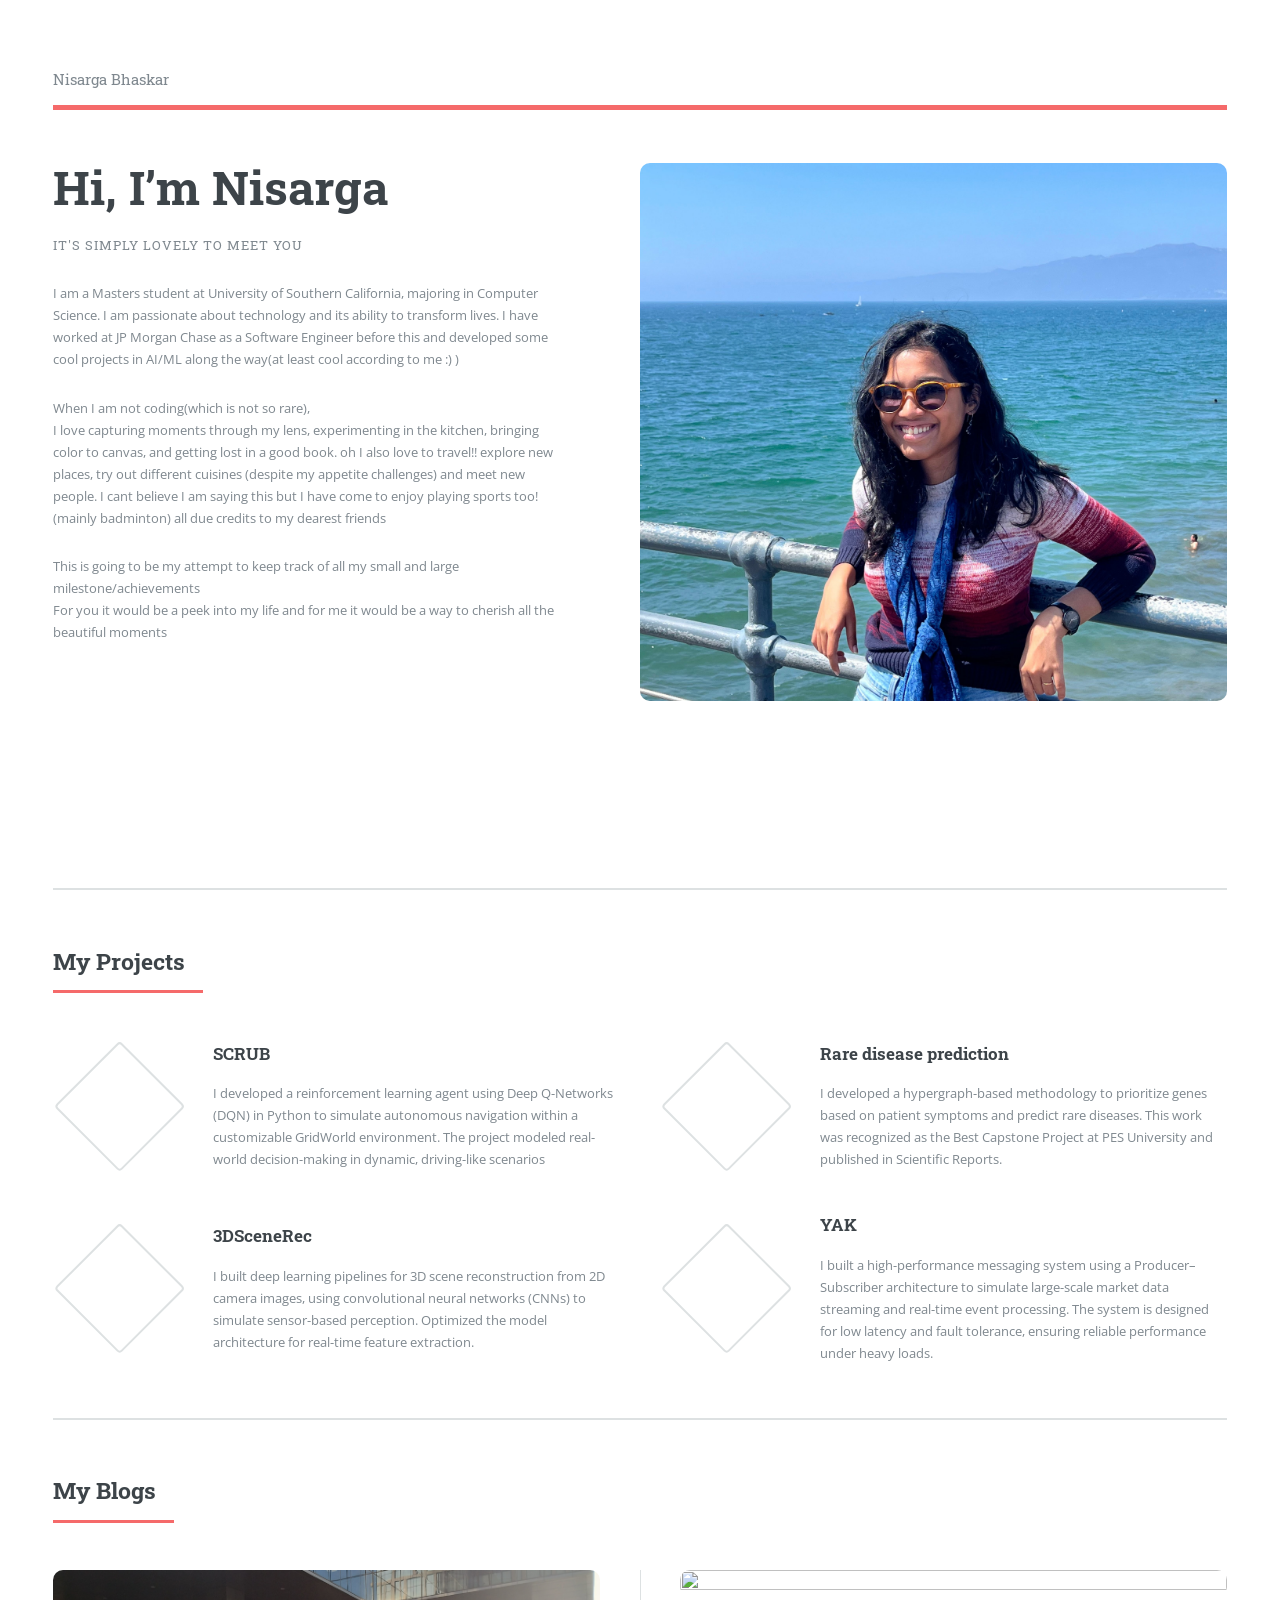
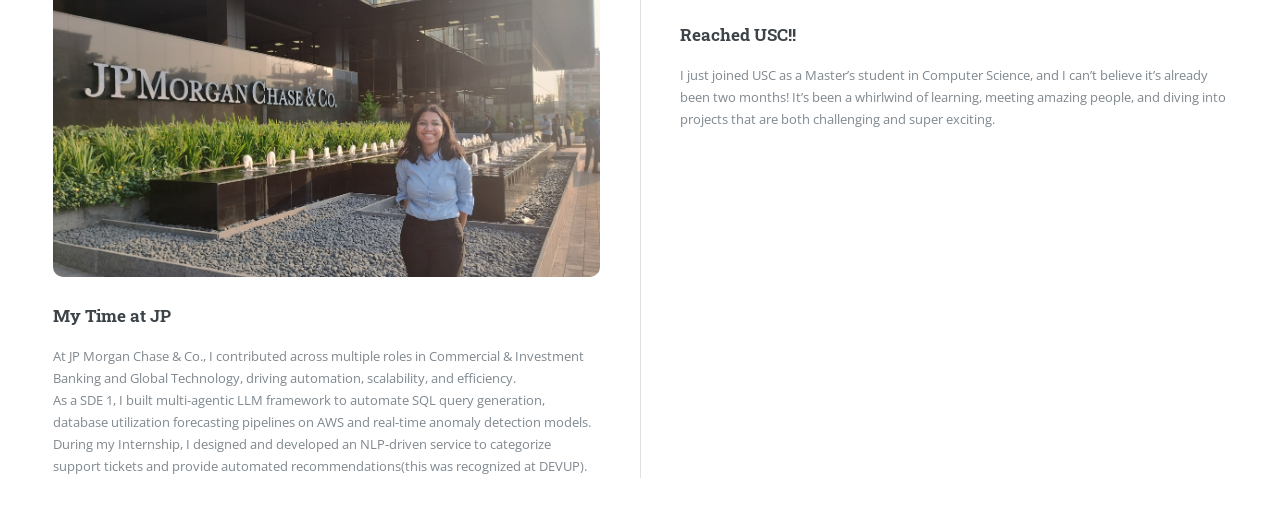
==== index.html @ f9688bbd "adding resume" ====
<!DOCTYPE HTML>

<html>
	<head>
		<title>Nisarga Bhaskar</title>
		<meta charset="utf-8" />
		<meta name="viewport" content="width=device-width, initial-scale=1, user-scalable=no" />
		<link rel="stylesheet" href="assets/css/main.css" />
	</head>
	<body class="is-preload">

		<!-- Wrapper -->
			<div id="wrapper">

				<!-- Main -->
					<div id="main">
						<div class="inner">

							<!-- Header -->
								<header id="header">
									<a href="index.html" class="logo">Nisarga Bhaskar </a>
									<ul class="icons">
										<!-- <li><a href="#" class="icon brands fa-twitter"><span class="label">Twitter</span></a></li> -->
										<li><a href="https://www.linkedin.com/in/nisargabhaskar/" class="icon brands fa-linkedin"><span class="label">Linkedin</span></a></li>
										<!-- <li><a href="#" class="icon brands fa-snapchat-ghost"><span class="label">Snapchat</span></a></li> -->
										<li><a href="https://www.instagram.com/nisarga.bhaskar/" class="icon brands fa-instagram"><span class="label">Instagram</span></a></li>
										<li><a href="https://github.com/nisargabhaskar" class="icon brands fa-github"><span class="label">Github</span></a></li>
									</ul>
								</header>

							<!-- Banner -->
								
								<section id="banner">
									<div class="content">
										<header>
											<h1>Hi, I’m Nisarga</h1>
											<p>It's simply lovely to meet you</p>
										</header>
										<p>
											I am a Masters student at University of Southern California, majoring in Computer Science. I am passionate about technology and its ability to transform lives.
											I have worked at JP Morgan Chase as a Software Engineer before this and developed some cool projects in AI/ML along the way(at least cool according to me :) )
										</p>
										<p>
											When I am not coding(which is not so rare),</br>
											I love capturing moments through my lens, experimenting in the kitchen, bringing color to canvas, and getting lost in a good book.
											oh I also love to travel!! explore new places, try out different cuisines (despite my appetite challenges) and meet new people.
											I cant believe I am saying this but I have come to enjoy playing sports too! (mainly badminton) all due credits to my dearest friends
										</p>
										<p>This is going to be my attempt to keep track of all my small and large milestone/achievements </br>
											For you it would be a peek into my life and for me it would be a way to cherish all the beautiful moments
										</p>
									</div>
									<span class="image object">
										<img src="images/profilepic.jpeg" 
     alt="Profile Picture" 
     style="width: 100%; height: 80%; object-fit: cover; border-radius: 10px;">

									</span>
								</section>

							<!-- Section -->
								<section>
									<header class="major">
										<h2>My Projects</h2>
									</header>
									<div class="features">
										<article>
											<span class="icon solid fa-robot"></span>
											<div class="content">
												<h3>SCRUB</h3>
												<p>I developed a reinforcement learning agent using Deep Q-Networks (DQN) in Python to simulate autonomous navigation within a customizable GridWorld environment. The project modeled real-world decision-making in dynamic, driving-like scenarios</p>
											</div>
										</article>
										<article>
											<span class="icon solid fa-dna"></span>
											<div class="content">
												<h3>Rare disease prediction</h3>
												<p>I developed a hypergraph-based methodology to prioritize genes based on patient symptoms and predict rare diseases. This work was recognized as the Best Capstone Project at PES University and published in Scientific Reports.</p>
											</div>
										</article>
										<article>
											<span class="icon solid fa-video"></span>
											<div class="content">
												<h3>3DSceneRec</h3>
												<p>I built deep learning pipelines for 3D scene reconstruction from 2D camera images, using convolutional neural networks (CNNs) to simulate sensor-based perception.
												Optimized the model architecture for real-time feature extraction.</p>
											</div>
										</article>
										<article>
											<span class="icon solid fa-network-wired"></span>
											<div class="content">
												<h3>YAK</h3>
												<p>I built a high-performance messaging system using a Producer–Subscriber architecture to simulate large-scale market data streaming and real-time event processing. The system is designed for low latency and fault tolerance, ensuring reliable performance under heavy loads.</p>
											</div>
										</article>
									</div>
								</section>

							<!-- Section -->
								<section>
									<header class="major">
										<h2>My Blogs</h2>
									</header>
									<div class="posts">
										<article>
											<a href="#" class="image"><img src="images/MeJPMC.jpeg" alt=""  style="width: 100%; height: 80%; object-fit: cover; border-radius: 10px;"/></a>
											<h3>My Time at JP</h3>
											<p>At JP Morgan Chase & Co., I contributed across multiple roles in Commercial & Investment Banking and Global Technology, driving automation, scalability, and efficiency.
											</br>As a SDE 1, I built  multi-agentic LLM framework to automate SQL query generation, database utilization forecasting pipelines on AWS and real-time anomaly detection models.
											</br>During my Internship, I designed and developed an NLP-driven service to categorize support tickets and provide automated recommendations(this was recognized at DEVUP).</p>
										</article>
										<article>
											<a href="#" class="image"><img src="images/MeUSC.JPG" alt=""  style="width: 100%; height: 2%; object-fit: cover; border-radius: 10px;"/></a>
											<h3>Reached USC!!</h3>
											<p>I just joined USC as a Master’s student in Computer Science, and I can’t believe it’s already been two months! It’s been a whirlwind of learning, meeting amazing people, and diving into projects that are both challenging and super exciting.</p>
										</article>
									</div>
								</section>

						</div>
					</div>

				<!-- Sidebar -->
					<div id="sidebar">
						<div class="inner">

							<!-- Search
								<section id="search" class="alt">
									<form method="post" action="#">
										<input type="text" name="query" id="query" placeholder="Search" />
									</form>
								</section> -->

							<!-- Menu -->
								<nav id="menu">
									<header class="major">
										<h2>Menu</h2>
									</header>
									<ul>
										<li><a href="index.html">Homepage</a></li>
										<!-- <li><a href="generic.html">Generic</a></li>
										<li><a href="elements.html">Elements</a></li> -->
										<li>
											<span class="opener">Projects</span>
											<ul>
												<li><a href="https://github.com/nisargabhaskar/3DSceneRec">3DSceneRec</a></li>
												<li><a href="https://github.com/nisargabhaskar/zollars">Zollars</a></li>
												<li><a href="https://github.com/nisargabhaskar/BlogIT">BlogIT</a></li>
												<li><a href="https://github.com/nisargabhaskar/CleaningRobot">CleaningRobot</a></li>
												<li><a href="https://github.com/nisargabhaskar/YAK">YAK</a></li>
												<li><a href="https://github.com/nisargabhaskar/FoodOPS">FoodOPS</a></li>
											</ul>
										</li>
										<li><a href="https://drive.google.com/file/d/1hkW4hqFOx6Mg4ru2BEOU0lRa-WQ31LNg/view?usp=sharing">Resume</a></li>
									</ul>
								</nav>

							<!-- Section -->
								<section>
									<header class="major">
										<h2>My publications</h2>
									</header>
									<div class="mini-posts">
										<article>
											<a href="https://doi.org/10.1038/s41598-025-04428-z" class="image"><img src="images/hypergraph.png" alt="" /></a>
											<p>A Hypergraph powered approach to Phenotype-driven Gene Prioritization and Rare Disease Prediction</p>
										</article>
										<article>
											<a href="https://doi.org/10.1007/978-981-97-2004-0_10" class="image"><img src="images/bc.png" alt="" /></a>
											<p>Enhancing KYC Verification: A Secure and Efficient Approach Utilizing Blockchain Technology</p>
										</article>
									</div>
									<!-- <ul class="actions">
										<li><a href="#" class="button">More</a></li>
									</ul> -->
								</section>

							<!-- Section -->
								<section>
									<header class="major">
										<h2>Get in touch</h2>
									</header>
									<p>Got a question, an idea, or just want to chat? I’d love to hear from you. Drop me a message, and let’s see what kind of cool things we can cook up together!</p>
									<ul class="contact">
										<li class="icon solid fa-envelope"><a href="mailto:nisarga.bhaskar02@gmail.com">nisarga.bhaskar02@gmail.com</a></li>
										<li class="icon solid fa-phone"><a href="tel:(213) 519-1910">(213) 519-1910</a></li>
										<li class="icon solid fa-home">Los Angeles, California</li>
									</ul>
								</section>

							<!-- Footer -->
								<footer id="footer">
									<p class="copyright">&copy; God knows. All rights reserved ig :)</p>
								</footer>

						</div>
					</div>

			</div>

		<!-- Scripts -->
			<script src="assets/js/jquery.min.js"></script>
			<script src="assets/js/browser.min.js"></script>
			<script src="assets/js/breakpoints.min.js"></script>
			<script src="assets/js/util.js"></script>
			<script src="assets/js/main.js"></script>

	</body>
</html>
---- assets/css/main.css ----
@import url(fontawesome-all.min.css);
@import url("https://fonts.googleapis.com/css?family=Open+Sans:400,600,400italic,600italic|Roboto+Slab:400,700");
/*
	Editorial by HTML5 UP
	html5up.net | @ajlkn
	Free for personal and commercial use under the CCA 3.0 license (html5up.net/license)
*/
html, body, div, span, applet, object,
iframe, h1, h2, h3, h4, h5, h6, p, blockquote,
pre, a, abbr, acronym, address, big, cite,
code, del, dfn, em, img, ins, kbd, q, s, samp,
small, strike, strong, sub, sup, tt, var, b,
u, i, center, dl, dt, dd, ol, ul, li, fieldset,
form, label, legend, table, caption, tbody,
tfoot, thead, tr, th, td, article, aside,
canvas, details, embed, figure, figcaption,
footer, header, hgroup, menu, nav, output, ruby,
section, summary, time, mark, audio, video {
  margin: 0;
  padding: 0;
  border: 0;
  font-size: 100%;
  font: inherit;
  vertical-align: baseline; }

article, aside, details, figcaption, figure,
footer, header, hgroup, menu, nav, section {
  display: block; }

body {
  line-height: 1; }

ol, ul {
  list-style: none; }

blockquote, q {
  quotes: none; }
  blockquote:before, blockquote:after, q:before, q:after {
    content: '';
    content: none; }

table {
  border-collapse: collapse;
  border-spacing: 0; }

body {
  -webkit-text-size-adjust: none; }

mark {
  background-color: transparent;
  color: inherit; }

input::-moz-focus-inner {
  border: 0;
  padding: 0; }

input, select, textarea {
  -moz-appearance: none;
  -webkit-appearance: none;
  -ms-appearance: none;
  appearance: none; }

/* Basic */
@-ms-viewport {
  width: device-width; }

body {
  -ms-overflow-style: scrollbar; }

@media screen and (max-width: 480px) {
  html, body {
    min-width: 320px; } }

html {
  box-sizing: border-box; }

*, *:before, *:after {
  box-sizing: inherit; }

body {
  background: #ffffff; }
  body.is-preload *, body.is-preload *:before, body.is-preload *:after, body.is-resizing *, body.is-resizing *:before, body.is-resizing *:after {
    -moz-animation: none !important;
    -webkit-animation: none !important;
    -ms-animation: none !important;
    animation: none !important;
    -moz-transition: none !important;
    -webkit-transition: none !important;
    -ms-transition: none !important;
    transition: none !important; }

/* Type */
body, input, select, textarea {
  color: #7f888f;
  font-family: "Open Sans", sans-serif;
  font-size: 13pt;
  font-weight: 400;
  line-height: 1.65; }
  @media screen and (max-width: 1680px) {
    body, input, select, textarea {
      font-size: 11pt; } }
  @media screen and (max-width: 1280px) {
    body, input, select, textarea {
      font-size: 10pt; } }
  @media screen and (max-width: 360px) {
    body, input, select, textarea {
      font-size: 9pt; } }

a {
  -moz-transition: color 0.2s ease-in-out, border-bottom-color 0.2s ease-in-out;
  -webkit-transition: color 0.2s ease-in-out, border-bottom-color 0.2s ease-in-out;
  -ms-transition: color 0.2s ease-in-out, border-bottom-color 0.2s ease-in-out;
  transition: color 0.2s ease-in-out, border-bottom-color 0.2s ease-in-out;
  border-bottom: dotted 1px;
  color: #f56a6a;
  text-decoration: none; }
  a:hover {
    border-bottom-color: #f56a6a;
    color: #f56a6a !important; }
    a:hover strong {
      color: inherit; }

strong, b {
  color: #3d4449;
  font-weight: 600; }

em, i {
  font-style: italic; }

p {
  margin: 0 0 2em 0; }

h1, h2, h3, h4, h5, h6 {
  color: #3d4449;
  font-family: "Roboto Slab", serif;
  font-weight: 700;
  line-height: 1.5;
  margin: 0 0 1em 0; }
  h1 a, h2 a, h3 a, h4 a, h5 a, h6 a {
    color: inherit;
    text-decoration: none;
    border-bottom: 0; }

h1 {
  font-size: 4em;
  margin: 0 0 0.5em 0;
  line-height: 1.3; }

h2 {
  font-size: 1.75em; }

h3 {
  font-size: 1.25em; }

h4 {
  font-size: 1.1em; }

h5 {
  font-size: 0.9em; }

h6 {
  font-size: 0.7em; }

@media screen and (max-width: 1680px) {
  h1 {
    font-size: 3.5em; } }

@media screen and (max-width: 980px) {
  h1 {
    font-size: 3.25em; } }

@media screen and (max-width: 736px) {
  h1 {
    font-size: 2em;
    line-height: 1.4; }
  h2 {
    font-size: 1.5em; } }

sub {
  font-size: 0.8em;
  position: relative;
  top: 0.5em; }

sup {
  font-size: 0.8em;
  position: relative;
  top: -0.5em; }

blockquote {
  border-left: solid 3px rgba(210, 215, 217, 0.75);
  font-style: italic;
  margin: 0 0 2em 0;
  padding: 0.5em 0 0.5em 2em; }

code {
  background: rgba(230, 235, 237, 0.25);
  border-radius: 0.375em;
  border: solid 1px rgba(210, 215, 217, 0.75);
  font-family: "Courier New", monospace;
  font-size: 0.9em;
  margin: 0 0.25em;
  padding: 0.25em 0.65em; }

pre {
  -webkit-overflow-scrolling: touch;
  font-family: "Courier New", monospace;
  font-size: 0.9em;
  margin: 0 0 2em 0; }
  pre code {
    display: block;
    line-height: 1.75;
    padding: 1em 1.5em;
    overflow-x: auto; }

hr {
  border: 0;
  border-bottom: solid 1px rgba(210, 215, 217, 0.75);
  margin: 2em 0; }
  hr.major {
    margin: 3em 0; }

.align-left {
  text-align: left; }

.align-center {
  text-align: center; }

.align-right {
  text-align: right; }

/* Row */
.row {
  display: flex;
  flex-wrap: wrap;
  box-sizing: border-box;
  align-items: stretch; }
  .row > * {
    box-sizing: border-box; }
  .row.gtr-uniform > * > :last-child {
    margin-bottom: 0; }
  .row.aln-left {
    justify-content: flex-start; }
  .row.aln-center {
    justify-content: center; }
  .row.aln-right {
    justify-content: flex-end; }
  .row.aln-top {
    align-items: flex-start; }
  .row.aln-middle {
    align-items: center; }
  .row.aln-bottom {
    align-items: flex-end; }
  .row > .imp {
    order: -1; }
  .row > .col-1 {
    width: 8.33333%; }
  .row > .off-1 {
    margin-left: 8.33333%; }
  .row > .col-2 {
    width: 16.66667%; }
  .row > .off-2 {
    margin-left: 16.66667%; }
  .row > .col-3 {
    width: 25%; }
  .row > .off-3 {
    margin-left: 25%; }
  .row > .col-4 {
    width: 33.33333%; }
  .row > .off-4 {
    margin-left: 33.33333%; }
  .row > .col-5 {
    width: 41.66667%; }
  .row > .off-5 {
    margin-left: 41.66667%; }
  .row > .col-6 {
    width: 50%; }
  .row > .off-6 {
    margin-left: 50%; }
  .row > .col-7 {
    width: 58.33333%; }
  .row > .off-7 {
    margin-left: 58.33333%; }
  .row > .col-8 {
    width: 66.66667%; }
  .row > .off-8 {
    margin-left: 66.66667%; }
  .row > .col-9 {
    width: 75%; }
  .row > .off-9 {
    margin-left: 75%; }
  .row > .col-10 {
    width: 83.33333%; }
  .row > .off-10 {
    margin-left: 83.33333%; }
  .row > .col-11 {
    width: 91.66667%; }
  .row > .off-11 {
    margin-left: 91.66667%; }
  .row > .col-12 {
    width: 100%; }
  .row > .off-12 {
    margin-left: 100%; }
  .row.gtr-0 {
    margin-top: 0;
    margin-left: 0em; }
    .row.gtr-0 > * {
      padding: 0 0 0 0em; }
    .row.gtr-0.gtr-uniform {
      margin-top: 0em; }
      .row.gtr-0.gtr-uniform > * {
        padding-top: 0em; }
  .row.gtr-25 {
    margin-top: 0;
    margin-left: -0.375em; }
    .row.gtr-25 > * {
      padding: 0 0 0 0.375em; }
    .row.gtr-25.gtr-uniform {
      margin-top: -0.375em; }
      .row.gtr-25.gtr-uniform > * {
        padding-top: 0.375em; }
  .row.gtr-50 {
    margin-top: 0;
    margin-left: -0.75em; }
    .row.gtr-50 > * {
      padding: 0 0 0 0.75em; }
    .row.gtr-50.gtr-uniform {
      margin-top: -0.75em; }
      .row.gtr-50.gtr-uniform > * {
        padding-top: 0.75em; }
  .row {
    margin-top: 0;
    margin-left: -1.5em; }
    .row > * {
      padding: 0 0 0 1.5em; }
    .row.gtr-uniform {
      margin-top: -1.5em; }
      .row.gtr-uniform > * {
        padding-top: 1.5em; }
  .row.gtr-150 {
    margin-top: 0;
    margin-left: -2.25em; }
    .row.gtr-150 > * {
      padding: 0 0 0 2.25em; }
    .row.gtr-150.gtr-uniform {
      margin-top: -2.25em; }
      .row.gtr-150.gtr-uniform > * {
        padding-top: 2.25em; }
  .row.gtr-200 {
    margin-top: 0;
    margin-left: -3em; }
    .row.gtr-200 > * {
      padding: 0 0 0 3em; }
    .row.gtr-200.gtr-uniform {
      margin-top: -3em; }
      .row.gtr-200.gtr-uniform > * {
        padding-top: 3em; }
  @media screen and (max-width: 1680px) {
    .row {
      display: flex;
      flex-wrap: wrap;
      box-sizing: border-box;
      align-items: stretch; }
      .row > * {
        box-sizing: border-box; }
      .row.gtr-uniform > * > :last-child {
        margin-bottom: 0; }
      .row.aln-left {
        justify-content: flex-start; }
      .row.aln-center {
        justify-content: center; }
      .row.aln-right {
        justify-content: flex-end; }
      .row.aln-top {
        align-items: flex-start; }
      .row.aln-middle {
        align-items: center; }
      .row.aln-bottom {
        align-items: flex-end; }
      .row > .imp-xlarge {
        order: -1; }
      .row > .col-1-xlarge {
        width: 8.33333%; }
      .row > .off-1-xlarge {
        margin-left: 8.33333%; }
      .row > .col-2-xlarge {
        width: 16.66667%; }
      .row > .off-2-xlarge {
        margin-left: 16.66667%; }
      .row > .col-3-xlarge {
        width: 25%; }
      .row > .off-3-xlarge {
        margin-left: 25%; }
      .row > .col-4-xlarge {
        width: 33.33333%; }
      .row > .off-4-xlarge {
        margin-left: 33.33333%; }
      .row > .col-5-xlarge {
        width: 41.66667%; }
      .row > .off-5-xlarge {
        margin-left: 41.66667%; }
      .row > .col-6-xlarge {
        width: 50%; }
      .row > .off-6-xlarge {
        margin-left: 50%; }
      .row > .col-7-xlarge {
        width: 58.33333%; }
      .row > .off-7-xlarge {
        margin-left: 58.33333%; }
      .row > .col-8-xlarge {
        width: 66.66667%; }
      .row > .off-8-xlarge {
        margin-left: 66.66667%; }
      .row > .col-9-xlarge {
        width: 75%; }
      .row > .off-9-xlarge {
        margin-left: 75%; }
      .row > .col-10-xlarge {
        width: 83.33333%; }
      .row > .off-10-xlarge {
        margin-left: 83.33333%; }
      .row > .col-11-xlarge {
        width: 91.66667%; }
      .row > .off-11-xlarge {
        margin-left: 91.66667%; }
      .row > .col-12-xlarge {
        width: 100%; }
      .row > .off-12-xlarge {
        margin-left: 100%; }
      .row.gtr-0 {
        margin-top: 0;
        margin-left: 0em; }
        .row.gtr-0 > * {
          padding: 0 0 0 0em; }
        .row.gtr-0.gtr-uniform {
          margin-top: 0em; }
          .row.gtr-0.gtr-uniform > * {
            padding-top: 0em; }
      .row.gtr-25 {
        margin-top: 0;
        margin-left: -0.375em; }
        .row.gtr-25 > * {
          padding: 0 0 0 0.375em; }
        .row.gtr-25.gtr-uniform {
          margin-top: -0.375em; }
          .row.gtr-25.gtr-uniform > * {
            padding-top: 0.375em; }
      .row.gtr-50 {
        margin-top: 0;
        margin-left: -0.75em; }
        .row.gtr-50 > * {
          padding: 0 0 0 0.75em; }
        .row.gtr-50.gtr-uniform {
          margin-top: -0.75em; }
          .row.gtr-50.gtr-uniform > * {
            padding-top: 0.75em; }
      .row {
        margin-top: 0;
        margin-left: -1.5em; }
        .row > * {
          padding: 0 0 0 1.5em; }
        .row.gtr-uniform {
          margin-top: -1.5em; }
          .row.gtr-uniform > * {
            padding-top: 1.5em; }
      .row.gtr-150 {
        margin-top: 0;
        margin-left: -2.25em; }
        .row.gtr-150 > * {
          padding: 0 0 0 2.25em; }
        .row.gtr-150.gtr-uniform {
          margin-top: -2.25em; }
          .row.gtr-150.gtr-uniform > * {
            padding-top: 2.25em; }
      .row.gtr-200 {
        margin-top: 0;
        margin-left: -3em; }
        .row.gtr-200 > * {
          padding: 0 0 0 3em; }
        .row.gtr-200.gtr-uniform {
          margin-top: -3em; }
          .row.gtr-200.gtr-uniform > * {
            padding-top: 3em; } }
  @media screen and (max-width: 1280px) {
    .row {
      display: flex;
      flex-wrap: wrap;
      box-sizing: border-box;
      align-items: stretch; }
      .row > * {
        box-sizing: border-box; }
      .row.gtr-uniform > * > :last-child {
        margin-bottom: 0; }
      .row.aln-left {
        justify-content: flex-start; }
      .row.aln-center {
        justify-content: center; }
      .row.aln-right {
        justify-content: flex-end; }
      .row.aln-top {
        align-items: flex-start; }
      .row.aln-middle {
        align-items: center; }
      .row.aln-bottom {
        align-items: flex-end; }
      .row > .imp-large {
        order: -1; }
      .row > .col-1-large {
        width: 8.33333%; }
      .row > .off-1-large {
        margin-left: 8.33333%; }
      .row > .col-2-large {
        width: 16.66667%; }
      .row > .off-2-large {
        margin-left: 16.66667%; }
      .row > .col-3-large {
        width: 25%; }
      .row > .off-3-large {
        margin-left: 25%; }
      .row > .col-4-large {
        width: 33.33333%; }
      .row > .off-4-large {
        margin-left: 33.33333%; }
      .row > .col-5-large {
        width: 41.66667%; }
      .row > .off-5-large {
        margin-left: 41.66667%; }
      .row > .col-6-large {
        width: 50%; }
      .row > .off-6-large {
        margin-left: 50%; }
      .row > .col-7-large {
        width: 58.33333%; }
      .row > .off-7-large {
        margin-left: 58.33333%; }
      .row > .col-8-large {
        width: 66.66667%; }
      .row > .off-8-large {
        margin-left: 66.66667%; }
      .row > .col-9-large {
        width: 75%; }
      .row > .off-9-large {
        margin-left: 75%; }
      .row > .col-10-large {
        width: 83.33333%; }
      .row > .off-10-large {
        margin-left: 83.33333%; }
      .row > .col-11-large {
        width: 91.66667%; }
      .row > .off-11-large {
        margin-left: 91.66667%; }
      .row > .col-12-large {
        width: 100%; }
      .row > .off-12-large {
        margin-left: 100%; }
      .row.gtr-0 {
        margin-top: 0;
        margin-left: 0em; }
        .row.gtr-0 > * {
          padding: 0 0 0 0em; }
        .row.gtr-0.gtr-uniform {
          margin-top: 0em; }
          .row.gtr-0.gtr-uniform > * {
            padding-top: 0em; }
      .row.gtr-25 {
        margin-top: 0;
        margin-left: -0.375em; }
        .row.gtr-25 > * {
          padding: 0 0 0 0.375em; }
        .row.gtr-25.gtr-uniform {
          margin-top: -0.375em; }
          .row.gtr-25.gtr-uniform > * {
            padding-top: 0.375em; }
      .row.gtr-50 {
        margin-top: 0;
        margin-left: -0.75em; }
        .row.gtr-50 > * {
          padding: 0 0 0 0.75em; }
        .row.gtr-50.gtr-uniform {
          margin-top: -0.75em; }
          .row.gtr-50.gtr-uniform > * {
            padding-top: 0.75em; }
      .row {
        margin-top: 0;
        margin-left: -1.5em; }
        .row > * {
          padding: 0 0 0 1.5em; }
        .row.gtr-uniform {
          margin-top: -1.5em; }
          .row.gtr-uniform > * {
            padding-top: 1.5em; }
      .row.gtr-150 {
        margin-top: 0;
        margin-left: -2.25em; }
        .row.gtr-150 > * {
          padding: 0 0 0 2.25em; }
        .row.gtr-150.gtr-uniform {
          margin-top: -2.25em; }
          .row.gtr-150.gtr-uniform > * {
            padding-top: 2.25em; }
      .row.gtr-200 {
        margin-top: 0;
        margin-left: -3em; }
        .row.gtr-200 > * {
          padding: 0 0 0 3em; }
        .row.gtr-200.gtr-uniform {
          margin-top: -3em; }
          .row.gtr-200.gtr-uniform > * {
            padding-top: 3em; } }
  @media screen and (max-width: 980px) {
    .row {
      display: flex;
      flex-wrap: wrap;
      box-sizing: border-box;
      align-items: stretch; }
      .row > * {
        box-sizing: border-box; }
      .row.gtr-uniform > * > :last-child {
        margin-bottom: 0; }
      .row.aln-left {
        justify-content: flex-start; }
      .row.aln-center {
        justify-content: center; }
      .row.aln-right {
        justify-content: flex-end; }
      .row.aln-top {
        align-items: flex-start; }
      .row.aln-middle {
        align-items: center; }
      .row.aln-bottom {
        align-items: flex-end; }
      .row > .imp-medium {
        order: -1; }
      .row > .col-1-medium {
        width: 8.33333%; }
      .row > .off-1-medium {
        margin-left: 8.33333%; }
      .row > .col-2-medium {
        width: 16.66667%; }
      .row > .off-2-medium {
        margin-left: 16.66667%; }
      .row > .col-3-medium {
        width: 25%; }
      .row > .off-3-medium {
        margin-left: 25%; }
      .row > .col-4-medium {
        width: 33.33333%; }
      .row > .off-4-medium {
        margin-left: 33.33333%; }
      .row > .col-5-medium {
        width: 41.66667%; }
      .row > .off-5-medium {
        margin-left: 41.66667%; }
      .row > .col-6-medium {
        width: 50%; }
      .row > .off-6-medium {
        margin-left: 50%; }
      .row > .col-7-medium {
        width: 58.33333%; }
      .row > .off-7-medium {
        margin-left: 58.33333%; }
      .row > .col-8-medium {
        width: 66.66667%; }
      .row > .off-8-medium {
        margin-left: 66.66667%; }
      .row > .col-9-medium {
        width: 75%; }
      .row > .off-9-medium {
        margin-left: 75%; }
      .row > .col-10-medium {
        width: 83.33333%; }
      .row > .off-10-medium {
        margin-left: 83.33333%; }
      .row > .col-11-medium {
        width: 91.66667%; }
      .row > .off-11-medium {
        margin-left: 91.66667%; }
      .row > .col-12-medium {
        width: 100%; }
      .row > .off-12-medium {
        margin-left: 100%; }
      .row.gtr-0 {
        margin-top: 0;
        margin-left: 0em; }
        .row.gtr-0 > * {
          padding: 0 0 0 0em; }
        .row.gtr-0.gtr-uniform {
          margin-top: 0em; }
          .row.gtr-0.gtr-uniform > * {
            padding-top: 0em; }
      .row.gtr-25 {
        margin-top: 0;
        margin-left: -0.375em; }
        .row.gtr-25 > * {
          padding: 0 0 0 0.375em; }
        .row.gtr-25.gtr-uniform {
          margin-top: -0.375em; }
          .row.gtr-25.gtr-uniform > * {
            padding-top: 0.375em; }
      .row.gtr-50 {
        margin-top: 0;
        margin-left: -0.75em; }
        .row.gtr-50 > * {
          padding: 0 0 0 0.75em; }
        .row.gtr-50.gtr-uniform {
          margin-top: -0.75em; }
          .row.gtr-50.gtr-uniform > * {
            padding-top: 0.75em; }
      .row {
        margin-top: 0;
        margin-left: -1.5em; }
        .row > * {
          padding: 0 0 0 1.5em; }
        .row.gtr-uniform {
          margin-top: -1.5em; }
          .row.gtr-uniform > * {
            padding-top: 1.5em; }
      .row.gtr-150 {
        margin-top: 0;
        margin-left: -2.25em; }
        .row.gtr-150 > * {
          padding: 0 0 0 2.25em; }
        .row.gtr-150.gtr-uniform {
          margin-top: -2.25em; }
          .row.gtr-150.gtr-uniform > * {
            padding-top: 2.25em; }
      .row.gtr-200 {
        margin-top: 0;
        margin-left: -3em; }
        .row.gtr-200 > * {
          padding: 0 0 0 3em; }
        .row.gtr-200.gtr-uniform {
          margin-top: -3em; }
          .row.gtr-200.gtr-uniform > * {
            padding-top: 3em; } }
  @media screen and (max-width: 736px) {
    .row {
      display: flex;
      flex-wrap: wrap;
      box-sizing: border-box;
      align-items: stretch; }
      .row > * {
        box-sizing: border-box; }
      .row.gtr-uniform > * > :last-child {
        margin-bottom: 0; }
      .row.aln-left {
        justify-content: flex-start; }
      .row.aln-center {
        justify-content: center; }
      .row.aln-right {
        justify-content: flex-end; }
      .row.aln-top {
        align-items: flex-start; }
      .row.aln-middle {
        align-items: center; }
      .row.aln-bottom {
        align-items: flex-end; }
      .row > .imp-small {
        order: -1; }
      .row > .col-1-small {
        width: 8.33333%; }
      .row > .off-1-small {
        margin-left: 8.33333%; }
      .row > .col-2-small {
        width: 16.66667%; }
      .row > .off-2-small {
        margin-left: 16.66667%; }
      .row > .col-3-small {
        width: 25%; }
      .row > .off-3-small {
        margin-left: 25%; }
      .row > .col-4-small {
        width: 33.33333%; }
      .row > .off-4-small {
        margin-left: 33.33333%; }
      .row > .col-5-small {
        width: 41.66667%; }
      .row > .off-5-small {
        margin-left: 41.66667%; }
      .row > .col-6-small {
        width: 50%; }
      .row > .off-6-small {
        margin-left: 50%; }
      .row > .col-7-small {
        width: 58.33333%; }
      .row > .off-7-small {
        margin-left: 58.33333%; }
      .row > .col-8-small {
        width: 66.66667%; }
      .row > .off-8-small {
        margin-left: 66.66667%; }
      .row > .col-9-small {
        width: 75%; }
      .row > .off-9-small {
        margin-left: 75%; }
      .row > .col-10-small {
        width: 83.33333%; }
      .row > .off-10-small {
        margin-left: 83.33333%; }
      .row > .col-11-small {
        width: 91.66667%; }
      .row > .off-11-small {
        margin-left: 91.66667%; }
      .row > .col-12-small {
        width: 100%; }
      .row > .off-12-small {
        margin-left: 100%; }
      .row.gtr-0 {
        margin-top: 0;
        margin-left: 0em; }
        .row.gtr-0 > * {
          padding: 0 0 0 0em; }
        .row.gtr-0.gtr-uniform {
          margin-top: 0em; }
          .row.gtr-0.gtr-uniform > * {
            padding-top: 0em; }
      .row.gtr-25 {
        margin-top: 0;
        margin-left: -0.375em; }
        .row.gtr-25 > * {
          padding: 0 0 0 0.375em; }
        .row.gtr-25.gtr-uniform {
          margin-top: -0.375em; }
          .row.gtr-25.gtr-uniform > * {
            padding-top: 0.375em; }
      .row.gtr-50 {
        margin-top: 0;
        margin-left: -0.75em; }
        .row.gtr-50 > * {
          padding: 0 0 0 0.75em; }
        .row.gtr-50.gtr-uniform {
          margin-top: -0.75em; }
          .row.gtr-50.gtr-uniform > * {
            padding-top: 0.75em; }
      .row {
        margin-top: 0;
        margin-left: -1.5em; }
        .row > * {
          padding: 0 0 0 1.5em; }
        .row.gtr-uniform {
          margin-top: -1.5em; }
          .row.gtr-uniform > * {
            padding-top: 1.5em; }
      .row.gtr-150 {
        margin-top: 0;
        margin-left: -2.25em; }
        .row.gtr-150 > * {
          padding: 0 0 0 2.25em; }
        .row.gtr-150.gtr-uniform {
          margin-top: -2.25em; }
          .row.gtr-150.gtr-uniform > * {
            padding-top: 2.25em; }
      .row.gtr-200 {
        margin-top: 0;
        margin-left: -3em; }
        .row.gtr-200 > * {
          padding: 0 0 0 3em; }
        .row.gtr-200.gtr-uniform {
          margin-top: -3em; }
          .row.gtr-200.gtr-uniform > * {
            padding-top: 3em; } }
  @media screen and (max-width: 480px) {
    .row {
      display: flex;
      flex-wrap: wrap;
      box-sizing: border-box;
      align-items: stretch; }
      .row > * {
        box-sizing: border-box; }
      .row.gtr-uniform > * > :last-child {
        margin-bottom: 0; }
      .row.aln-left {
        justify-content: flex-start; }
      .row.aln-center {
        justify-content: center; }
      .row.aln-right {
        justify-content: flex-end; }
      .row.aln-top {
        align-items: flex-start; }
      .row.aln-middle {
        align-items: center; }
      .row.aln-bottom {
        align-items: flex-end; }
      .row > .imp-xsmall {
        order: -1; }
      .row > .col-1-xsmall {
        width: 8.33333%; }
      .row > .off-1-xsmall {
        margin-left: 8.33333%; }
      .row > .col-2-xsmall {
        width: 16.66667%; }
      .row > .off-2-xsmall {
        margin-left: 16.66667%; }
      .row > .col-3-xsmall {
        width: 25%; }
      .row > .off-3-xsmall {
        margin-left: 25%; }
      .row > .col-4-xsmall {
        width: 33.33333%; }
      .row > .off-4-xsmall {
        margin-left: 33.33333%; }
      .row > .col-5-xsmall {
        width: 41.66667%; }
      .row > .off-5-xsmall {
        margin-left: 41.66667%; }
      .row > .col-6-xsmall {
        width: 50%; }
      .row > .off-6-xsmall {
        margin-left: 50%; }
      .row > .col-7-xsmall {
        width: 58.33333%; }
      .row > .off-7-xsmall {
        margin-left: 58.33333%; }
      .row > .col-8-xsmall {
        width: 66.66667%; }
      .row > .off-8-xsmall {
        margin-left: 66.66667%; }
      .row > .col-9-xsmall {
        width: 75%; }
      .row > .off-9-xsmall {
        margin-left: 75%; }
      .row > .col-10-xsmall {
        width: 83.33333%; }
      .row > .off-10-xsmall {
        margin-left: 83.33333%; }
      .row > .col-11-xsmall {
        width: 91.66667%; }
      .row > .off-11-xsmall {
        margin-left: 91.66667%; }
      .row > .col-12-xsmall {
        width: 100%; }
      .row > .off-12-xsmall {
        margin-left: 100%; }
      .row.gtr-0 {
        margin-top: 0;
        margin-left: 0em; }
        .row.gtr-0 > * {
          padding: 0 0 0 0em; }
        .row.gtr-0.gtr-uniform {
          margin-top: 0em; }
          .row.gtr-0.gtr-uniform > * {
            padding-top: 0em; }
      .row.gtr-25 {
        margin-top: 0;
        margin-left: -0.375em; }
        .row.gtr-25 > * {
          padding: 0 0 0 0.375em; }
        .row.gtr-25.gtr-uniform {
          margin-top: -0.375em; }
          .row.gtr-25.gtr-uniform > * {
            padding-top: 0.375em; }
      .row.gtr-50 {
        margin-top: 0;
        margin-left: -0.75em; }
        .row.gtr-50 > * {
          padding: 0 0 0 0.75em; }
        .row.gtr-50.gtr-uniform {
          margin-top: -0.75em; }
          .row.gtr-50.gtr-uniform > * {
            padding-top: 0.75em; }
      .row {
        margin-top: 0;
        margin-left: -1.5em; }
        .row > * {
          padding: 0 0 0 1.5em; }
        .row.gtr-uniform {
          margin-top: -1.5em; }
          .row.gtr-uniform > * {
            padding-top: 1.5em; }
      .row.gtr-150 {
        margin-top: 0;
        margin-left: -2.25em; }
        .row.gtr-150 > * {
          padding: 0 0 0 2.25em; }
        .row.gtr-150.gtr-uniform {
          margin-top: -2.25em; }
          .row.gtr-150.gtr-uniform > * {
            padding-top: 2.25em; }
      .row.gtr-200 {
        margin-top: 0;
        margin-left: -3em; }
        .row.gtr-200 > * {
          padding: 0 0 0 3em; }
        .row.gtr-200.gtr-uniform {
          margin-top: -3em; }
          .row.gtr-200.gtr-uniform > * {
            padding-top: 3em; } }

/* Section/Article */
section.special, article.special {
  text-align: center; }

header p {
  font-family: "Roboto Slab", serif;
  font-size: 1em;
  font-weight: 400;
  letter-spacing: 0.075em;
  margin-top: -0.5em;
  text-transform: uppercase; }

header.major > :last-child {
  border-bottom: solid 3px #f56a6a;
  display: inline-block;
  margin: 0 0 2em 0;
  padding: 0 0.75em 0.5em 0; }

header.main > :last-child {
  margin: 0 0 1em 0; }

/* Form */
form {
  margin: 0 0 2em 0; }

label {
  color: #3d4449;
  display: block;
  font-size: 0.9em;
  font-weight: 600;
  margin: 0 0 1em 0; }

input[type="text"],
input[type="password"],
input[type="email"],
input[type="tel"],
input[type="search"],
input[type="url"],
select,
textarea {
  -moz-appearance: none;
  -webkit-appearance: none;
  -ms-appearance: none;
  appearance: none;
  background: #ffffff;
  border-radius: 0.375em;
  border: none;
  border: solid 1px rgba(210, 215, 217, 0.75);
  color: inherit;
  display: block;
  outline: 0;
  padding: 0 1em;
  text-decoration: none;
  width: 100%; }
  input[type="text"]:invalid,
  input[type="password"]:invalid,
  input[type="email"]:invalid,
  input[type="tel"]:invalid,
  input[type="search"]:invalid,
  input[type="url"]:invalid,
  select:invalid,
  textarea:invalid {
    box-shadow: none; }
  input[type="text"]:focus,
  input[type="password"]:focus,
  input[type="email"]:focus,
  input[type="tel"]:focus,
  input[type="search"]:focus,
  input[type="url"]:focus,
  select:focus,
  textarea:focus {
    border-color: #f56a6a;
    box-shadow: 0 0 0 1px #f56a6a; }

select {
  background-image: url("data:image/svg+xml;charset=utf8,%3Csvg xmlns='http://www.w3.org/2000/svg' width='40' height='40' preserveAspectRatio='none' viewBox='0 0 40 40'%3E%3Cpath d='M9.4,12.3l10.4,10.4l10.4-10.4c0.2-0.2,0.5-0.4,0.9-0.4c0.3,0,0.6,0.1,0.9,0.4l3.3,3.3c0.2,0.2,0.4,0.5,0.4,0.9 c0,0.4-0.1,0.6-0.4,0.9L20.7,31.9c-0.2,0.2-0.5,0.4-0.9,0.4c-0.3,0-0.6-0.1-0.9-0.4L4.3,17.3c-0.2-0.2-0.4-0.5-0.4-0.9 c0-0.4,0.1-0.6,0.4-0.9l3.3-3.3c0.2-0.2,0.5-0.4,0.9-0.4S9.1,12.1,9.4,12.3z' fill='rgba(210, 215, 217, 0.75)' /%3E%3C/svg%3E");
  background-size: 1.25em;
  background-repeat: no-repeat;
  background-position: calc(100% - 1em) center;
  height: 2.75em;
  padding-right: 2.75em;
  text-overflow: ellipsis; }
  select option {
    color: #3d4449;
    background: #ffffff; }
  select:focus::-ms-value {
    background-color: transparent; }
  select::-ms-expand {
    display: none; }

input[type="text"],
input[type="password"],
input[type="email"],
input[type="tel"],
input[type="search"],
input[type="url"],
select {
  height: 2.75em; }

textarea {
  padding: 0.75em 1em; }

input[type="checkbox"],
input[type="radio"] {
  -moz-appearance: none;
  -webkit-appearance: none;
  -ms-appearance: none;
  appearance: none;
  display: block;
  float: left;
  margin-right: -2em;
  opacity: 0;
  width: 1em;
  z-index: -1; }
  input[type="checkbox"] + label,
  input[type="radio"] + label {
    text-decoration: none;
    color: #7f888f;
    cursor: pointer;
    display: inline-block;
    font-size: 1em;
    font-weight: 400;
    padding-left: 2.4em;
    padding-right: 0.75em;
    position: relative; }
    input[type="checkbox"] + label:before,
    input[type="radio"] + label:before {
      -moz-osx-font-smoothing: grayscale;
      -webkit-font-smoothing: antialiased;
      display: inline-block;
      font-style: normal;
      font-variant: normal;
      text-rendering: auto;
      line-height: 1;
      text-transform: none !important;
      font-family: 'Font Awesome 5 Free';
      font-weight: 900; }
    input[type="checkbox"] + label:before,
    input[type="radio"] + label:before {
      background: #ffffff;
      border-radius: 0.375em;
      border: solid 1px rgba(210, 215, 217, 0.75);
      content: '';
      display: inline-block;
      font-size: 0.8em;
      height: 2.0625em;
      left: 0;
      line-height: 2.0625em;
      position: absolute;
      text-align: center;
      top: 0;
      width: 2.0625em; }
  input[type="checkbox"]:checked + label:before,
  input[type="radio"]:checked + label:before {
    background: #3d4449;
    border-color: #3d4449;
    color: #ffffff;
    content: '\f00c'; }
  input[type="checkbox"]:focus + label:before,
  input[type="radio"]:focus + label:before {
    border-color: #f56a6a;
    box-shadow: 0 0 0 1px #f56a6a; }

input[type="checkbox"] + label:before {
  border-radius: 0.375em; }

input[type="radio"] + label:before {
  border-radius: 100%; }

::-webkit-input-placeholder {
  color: #9fa3a6 !important;
  opacity: 1.0; }

:-moz-placeholder {
  color: #9fa3a6 !important;
  opacity: 1.0; }

::-moz-placeholder {
  color: #9fa3a6 !important;
  opacity: 1.0; }

:-ms-input-placeholder {
  color: #9fa3a6 !important;
  opacity: 1.0; }

/* Box */
.box {
  border-radius: 0.375em;
  border: solid 1px rgba(210, 215, 217, 0.75);
  margin-bottom: 2em;
  padding: 1.5em; }
  .box > :last-child,
  .box > :last-child > :last-child,
  .box > :last-child > :last-child > :last-child {
    margin-bottom: 0; }
  .box.alt {
    border: 0;
    border-radius: 0;
    padding: 0; }

/* Icon */
.icon {
  text-decoration: none;
  border-bottom: none;
  position: relative; }
  .icon:before {
    -moz-osx-font-smoothing: grayscale;
    -webkit-font-smoothing: antialiased;
    display: inline-block;
    font-style: normal;
    font-variant: normal;
    text-rendering: auto;
    line-height: 1;
    text-transform: none !important;
    font-family: 'Font Awesome 5 Free';
    font-weight: 400; }
  .icon > .label {
    display: none; }
  .icon:before {
    line-height: inherit; }
  .icon.solid:before {
    font-weight: 900; }
  .icon.brands:before {
    font-family: 'Font Awesome 5 Brands'; }

/* Image */
.image {
  border-radius: 0.375em;
  border: 0;
  display: inline-block;
  position: relative; }
  .image img {
    border-radius: 0.375em;
    display: block; }
  .image.left, .image.right {
    max-width: 40%; }
    .image.left img, .image.right img {
      width: 100%; }
  .image.left {
    float: left;
    padding: 0 1.5em 1em 0;
    top: 0.25em; }
  .image.right {
    float: right;
    padding: 0 0 1em 1.5em;
    top: 0.25em; }
  .image.fit {
    display: block;
    margin: 0 0 2em 0;
    width: 100%; }
    .image.fit img {
      width: 100%; }
  .image.main {
    display: block;
    margin: 0 0 3em 0;
    width: 100%; }
    .image.main img {
      width: 100%; }

a.image {
  overflow: hidden; }
  a.image img {
    -moz-transition: -moz-transform 0.2s ease;
    -webkit-transition: -webkit-transform 0.2s ease;
    -ms-transition: -ms-transform 0.2s ease;
    transition: transform 0.2s ease; }
  a.image:hover img {
    -moz-transform: scale(1.075);
    -webkit-transform: scale(1.075);
    -ms-transform: scale(1.075);
    transform: scale(1.075); }

/* List */
ol {
  list-style: decimal;
  margin: 0 0 2em 0;
  padding-left: 1.25em; }
  ol li {
    padding-left: 0.25em; }

ul {
  list-style: disc;
  margin: 0 0 2em 0;
  padding-left: 1em; }
  ul li {
    padding-left: 0.5em; }
  ul.alt {
    list-style: none;
    padding-left: 0; }
    ul.alt li {
      border-top: solid 1px rgba(210, 215, 217, 0.75);
      padding: 0.5em 0; }
      ul.alt li:first-child {
        border-top: 0;
        padding-top: 0; }

dl {
  margin: 0 0 2em 0; }
  dl dt {
    display: block;
    font-weight: 600;
    margin: 0 0 1em 0; }
  dl dd {
    margin-left: 2em; }

/* Actions */
ul.actions {
  display: -moz-flex;
  display: -webkit-flex;
  display: -ms-flex;
  display: flex;
  cursor: default;
  list-style: none;
  margin-left: -1em;
  padding-left: 0; }
  ul.actions li {
    padding: 0 0 0 1em;
    vertical-align: middle; }
  ul.actions.special {
    -moz-justify-content: center;
    -webkit-justify-content: center;
    -ms-justify-content: center;
    justify-content: center;
    width: 100%;
    margin-left: 0; }
    ul.actions.special li:first-child {
      padding-left: 0; }
  ul.actions.stacked {
    -moz-flex-direction: column;
    -webkit-flex-direction: column;
    -ms-flex-direction: column;
    flex-direction: column;
    margin-left: 0; }
    ul.actions.stacked li {
      padding: 1.3em 0 0 0; }
      ul.actions.stacked li:first-child {
        padding-top: 0; }
  ul.actions.fit {
    width: calc(100% + 1em); }
    ul.actions.fit li {
      -moz-flex-grow: 1;
      -webkit-flex-grow: 1;
      -ms-flex-grow: 1;
      flex-grow: 1;
      -moz-flex-shrink: 1;
      -webkit-flex-shrink: 1;
      -ms-flex-shrink: 1;
      flex-shrink: 1;
      width: 100%; }
      ul.actions.fit li > * {
        width: 100%; }
    ul.actions.fit.stacked {
      width: 100%; }

/* Icons */
ul.icons {
  cursor: default;
  list-style: none;
  padding-left: 0; }
  ul.icons li {
    display: inline-block;
    padding: 0 1em 0 0; }
    ul.icons li:last-child {
      padding-right: 0; }
    ul.icons li .icon {
      color: inherit; }
      ul.icons li .icon:before {
        font-size: 1.25em; }

/* Contact */
ul.contact {
  list-style: none;
  padding: 0; }
  ul.contact li {
    text-decoration: none;
    border-top: solid 1px rgba(210, 215, 217, 0.75);
    margin: 1.5em 0 0 0;
    padding: 1.5em 0 0 3em;
    position: relative; }
    ul.contact li:before {
      -moz-osx-font-smoothing: grayscale;
      -webkit-font-smoothing: antialiased;
      display: inline-block;
      font-style: normal;
      font-variant: normal;
      text-rendering: auto;
      line-height: 1;
      text-transform: none !important;
      font-family: 'Font Awesome 5 Free';
      font-weight: 400; }
    ul.contact li:before {
      color: #f56a6a;
      display: inline-block;
      font-size: 1.5em;
      height: 1.125em;
      left: 0;
      line-height: 1.125em;
      position: absolute;
      text-align: center;
      top: 1em;
      width: 1.5em; }
    ul.contact li:first-child {
      border-top: 0;
      margin-top: 0;
      padding-top: 0; }
      ul.contact li:first-child:before {
        top: 0; }
    ul.contact li a {
      color: inherit; }

/* Pagination */
ul.pagination {
  cursor: default;
  list-style: none;
  padding-left: 0; }
  ul.pagination li {
    display: inline-block;
    padding-left: 0;
    vertical-align: middle; }
    ul.pagination li > .page {
      -moz-transition: background-color 0.2s ease-in-out, color 0.2s ease-in-out;
      -webkit-transition: background-color 0.2s ease-in-out, color 0.2s ease-in-out;
      -ms-transition: background-color 0.2s ease-in-out, color 0.2s ease-in-out;
      transition: background-color 0.2s ease-in-out, color 0.2s ease-in-out;
      border-bottom: 0;
      border-radius: 0.375em;
      display: inline-block;
      font-size: 0.8em;
      font-weight: 600;
      height: 2em;
      line-height: 2em;
      margin: 0 0.125em;
      min-width: 2em;
      padding: 0 0.5em;
      text-align: center; }
      ul.pagination li > .page.active {
        background-color: #f56a6a;
        color: #ffffff !important; }
        ul.pagination li > .page.active:hover {
          background-color: #f67878; }
        ul.pagination li > .page.active:active {
          background-color: #f45c5c; }
    ul.pagination li:first-child {
      padding-right: 0.75em; }
    ul.pagination li:last-child {
      padding-left: 0.75em; }
  @media screen and (max-width: 480px) {
    ul.pagination li:nth-child(n+2):nth-last-child(n+2) {
      display: none; }
    ul.pagination li:first-child {
      padding-right: 0; } }

/* Table */
.table-wrapper {
  -webkit-overflow-scrolling: touch;
  overflow-x: auto; }

table {
  margin: 0 0 2em 0;
  width: 100%; }
  table tbody tr {
    border: solid 1px rgba(210, 215, 217, 0.75);
    border-left: 0;
    border-right: 0; }
    table tbody tr:nth-child(2n + 1) {
      background-color: rgba(230, 235, 237, 0.25); }
  table td {
    padding: 0.75em 0.75em; }
  table th {
    color: #3d4449;
    font-size: 0.9em;
    font-weight: 600;
    padding: 0 0.75em 0.75em 0.75em;
    text-align: left; }
  table thead {
    border-bottom: solid 2px rgba(210, 215, 217, 0.75); }
  table tfoot {
    border-top: solid 2px rgba(210, 215, 217, 0.75); }
  table.alt {
    border-collapse: separate; }
    table.alt tbody tr td {
      border: solid 1px rgba(210, 215, 217, 0.75);
      border-left-width: 0;
      border-top-width: 0; }
      table.alt tbody tr td:first-child {
        border-left-width: 1px; }
    table.alt tbody tr:first-child td {
      border-top-width: 1px; }
    table.alt thead {
      border-bottom: 0; }
    table.alt tfoot {
      border-top: 0; }

/* Button */
input[type="submit"],
input[type="reset"],
input[type="button"],
button,
.button {
  -moz-appearance: none;
  -webkit-appearance: none;
  -ms-appearance: none;
  appearance: none;
  -moz-transition: background-color 0.2s ease-in-out, color 0.2s ease-in-out;
  -webkit-transition: background-color 0.2s ease-in-out, color 0.2s ease-in-out;
  -ms-transition: background-color 0.2s ease-in-out, color 0.2s ease-in-out;
  transition: background-color 0.2s ease-in-out, color 0.2s ease-in-out;
  background-color: transparent;
  border-radius: 0.375em;
  border: 0;
  box-shadow: inset 0 0 0 2px #f56a6a;
  color: #f56a6a !important;
  cursor: pointer;
  display: inline-block;
  font-family: "Roboto Slab", serif;
  font-size: 0.8em;
  font-weight: 700;
  height: 3.5em;
  letter-spacing: 0.075em;
  line-height: 3.5em;
  padding: 0 2.25em;
  text-align: center;
  text-decoration: none;
  text-transform: uppercase;
  white-space: nowrap; }
  input[type="submit"]:hover,
  input[type="reset"]:hover,
  input[type="button"]:hover,
  button:hover,
  .button:hover {
    background-color: rgba(245, 106, 106, 0.05); }
  input[type="submit"]:active,
  input[type="reset"]:active,
  input[type="button"]:active,
  button:active,
  .button:active {
    background-color: rgba(245, 106, 106, 0.15); }
  input[type="submit"].icon:before,
  input[type="reset"].icon:before,
  input[type="button"].icon:before,
  button.icon:before,
  .button.icon:before {
    margin-right: 0.5em; }
  input[type="submit"].fit,
  input[type="reset"].fit,
  input[type="button"].fit,
  button.fit,
  .button.fit {
    width: 100%; }
  input[type="submit"].small,
  input[type="reset"].small,
  input[type="button"].small,
  button.small,
  .button.small {
    font-size: 0.6em; }
  input[type="submit"].large,
  input[type="reset"].large,
  input[type="button"].large,
  button.large,
  .button.large {
    font-size: 1em;
    height: 3.65em;
    line-height: 3.65em; }
  input[type="submit"].primary,
  input[type="reset"].primary,
  input[type="button"].primary,
  button.primary,
  .button.primary {
    background-color: #f56a6a;
    box-shadow: none;
    color: #ffffff !important; }
    input[type="submit"].primary:hover,
    input[type="reset"].primary:hover,
    input[type="button"].primary:hover,
    button.primary:hover,
    .button.primary:hover {
      background-color: #f67878; }
    input[type="submit"].primary:active,
    input[type="reset"].primary:active,
    input[type="button"].primary:active,
    button.primary:active,
    .button.primary:active {
      background-color: #f45c5c; }
  input[type="submit"].disabled, input[type="submit"]:disabled,
  input[type="reset"].disabled,
  input[type="reset"]:disabled,
  input[type="button"].disabled,
  input[type="button"]:disabled,
  button.disabled,
  button:disabled,
  .button.disabled,
  .button:disabled {
    pointer-events: none;
    opacity: 0.25; }

/* Mini Posts */
.mini-posts article {
  border-top: solid 1px rgba(210, 215, 217, 0.75);
  margin-top: 2em;
  padding-top: 2em; }
  .mini-posts article .image {
    display: block;
    margin: 0 0 1.5em 0; }
    .mini-posts article .image img {
      display: block;
      width: 100%; }
  .mini-posts article:first-child {
    border-top: 0;
    margin-top: 0;
    padding-top: 0; }

/* Features */
.features {
  display: -moz-flex;
  display: -webkit-flex;
  display: -ms-flex;
  display: flex;
  -moz-flex-wrap: wrap;
  -webkit-flex-wrap: wrap;
  -ms-flex-wrap: wrap;
  flex-wrap: wrap;
  margin: 0 0 2em -3em;
  width: calc(100% + 3em); }
  .features article {
    -moz-align-items: center;
    -webkit-align-items: center;
    -ms-align-items: center;
    align-items: center;
    display: -moz-flex;
    display: -webkit-flex;
    display: -ms-flex;
    display: flex;
    margin: 0 0 3em 3em;
    position: relative;
    width: calc(50% - 3em); }
    .features article:nth-child(2n - 1) {
      margin-right: 1.5em; }
    .features article:nth-child(2n) {
      margin-left: 1.5em; }
    .features article:nth-last-child(1), .features article:nth-last-child(2) {
      margin-bottom: 0; }
    .features article .icon {
      -moz-flex-grow: 0;
      -webkit-flex-grow: 0;
      -ms-flex-grow: 0;
      flex-grow: 0;
      -moz-flex-shrink: 0;
      -webkit-flex-shrink: 0;
      -ms-flex-shrink: 0;
      flex-shrink: 0;
      display: block;
      height: 10em;
      line-height: 10em;
      margin: 0 2em 0 0;
      text-align: center;
      width: 10em; }
      .features article .icon:before {
        color: #f56a6a;
        font-size: 2.75rem;
        position: relative;
        top: 0.05em; }
      .features article .icon:after {
        -moz-transform: rotate(45deg);
        -webkit-transform: rotate(45deg);
        -ms-transform: rotate(45deg);
        transform: rotate(45deg);
        border-radius: 0.25rem;
        border: solid 2px rgba(210, 215, 217, 0.75);
        content: '';
        display: block;
        height: 7em;
        left: 50%;
        margin: -3.5em 0 0 -3.5em;
        position: absolute;
        top: 50%;
        width: 7em; }
    .features article .content {
      -moz-flex-grow: 1;
      -webkit-flex-grow: 1;
      -ms-flex-grow: 1;
      flex-grow: 1;
      -moz-flex-shrink: 1;
      -webkit-flex-shrink: 1;
      -ms-flex-shrink: 1;
      flex-shrink: 1;
      width: 100%; }
      .features article .content > :last-child {
        margin-bottom: 0; }
  @media screen and (max-width: 980px) {
    .features {
      margin: 0 0 2em 0;
      width: 100%; }
      .features article {
        margin: 0 0 3em 0;
        width: 100%; }
        .features article:nth-child(2n - 1) {
          margin-right: 0; }
        .features article:nth-child(2n) {
          margin-left: 0; }
        .features article:nth-last-child(1), .features article:nth-last-child(2) {
          margin-bottom: 3em; }
        .features article:last-child {
          margin-bottom: 0; }
        .features article .icon {
          height: 8em;
          line-height: 8em;
          width: 8em; }
          .features article .icon:before {
            font-size: 2.25rem; }
          .features article .icon:after {
            height: 6em;
            margin: -3em 0 0 -3em;
            width: 6em; } }
  @media screen and (max-width: 480px) {
    .features article {
      -moz-flex-direction: column;
      -webkit-flex-direction: column;
      -ms-flex-direction: column;
      flex-direction: column;
      -moz-align-items: -moz-flex-start;
      -webkit-align-items: -webkit-flex-start;
      -ms-align-items: -ms-flex-start;
      align-items: flex-start; }
      .features article .icon {
        height: 6em;
        line-height: 6em;
        margin: 0 0 1.5em 0;
        width: 6em; }
        .features article .icon:before {
          font-size: 1.5rem; }
        .features article .icon:after {
          height: 4em;
          margin: -2em 0 0 -2em;
          width: 4em; } }
  @media screen and (max-width: 480px) {
    .features article .icon:before {
      font-size: 1.25rem; } }

/* Posts */
.posts {
  display: -moz-flex;
  display: -webkit-flex;
  display: -ms-flex;
  display: flex;
  -moz-flex-wrap: wrap;
  -webkit-flex-wrap: wrap;
  -ms-flex-wrap: wrap;
  flex-wrap: wrap;
  margin: 0 0 2em -6em;
  width: calc(100% + 6em); }
  .posts article {
    -moz-flex-grow: 0;
    -webkit-flex-grow: 0;
    -ms-flex-grow: 0;
    flex-grow: 0;
    -moz-flex-shrink: 1;
    -webkit-flex-shrink: 1;
    -ms-flex-shrink: 1;
    flex-shrink: 1;
    margin: 0 0 6em 6em;
    position: relative;
    width: calc(33.33333% - 6em); }
    .posts article:before {
      background: rgba(210, 215, 217, 0.75);
      content: '';
      display: block;
      height: calc(100% + 6em);
      left: -3em;
      position: absolute;
      top: 0;
      width: 1px; }
    .posts article:after {
      background: rgba(210, 215, 217, 0.75);
      bottom: -3em;
      content: '';
      display: block;
      height: 1px;
      position: absolute;
      right: 0;
      width: calc(100% + 6em); }
    .posts article > :last-child {
      margin-bottom: 0; }
    .posts article .image {
      display: block;
      margin: 0 0 2em 0; }
      .posts article .image img {
        display: block;
        width: 100%; 
      }
  @media screen and (min-width: 1681px) {
    .posts article:nth-child(3n + 1):before {
      display: none; }
    .posts article:nth-child(3n + 1):after {
      width: 100%; }
    .posts article:nth-last-child(1), .posts article:nth-last-child(2), .posts article:nth-last-child(3) {
      margin-bottom: 0; }
      .posts article:nth-last-child(1):before, .posts article:nth-last-child(2):before, .posts article:nth-last-child(3):before {
        height: 100%; }
      .posts article:nth-last-child(1):after, .posts article:nth-last-child(2):after, .posts article:nth-last-child(3):after {
        display: none; } }
  @media screen and (max-width: 1680px) {
    .posts article {
      width: calc(50% - 6em); }
      .posts article:nth-last-child(3) {
        margin-bottom: 6em; } }
  @media screen and (min-width: 481px) and (max-width: 1680px) {
    .posts article:nth-child(2n + 1):before {
      display: none; }
    .posts article:nth-child(2n + 1):after {
      width: 100%; }
    .posts article:nth-last-child(1), .posts article:nth-last-child(2) {
      margin-bottom: 0; }
      .posts article:nth-last-child(1):before, .posts article:nth-last-child(2):before {
        height: 100%; }
      .posts article:nth-last-child(1):after, .posts article:nth-last-child(2):after {
        display: none; } }
  @media screen and (max-width: 736px) {
    .posts {
      margin: 0 0 2em -4.5em;
      width: calc(100% + 4.5em); }
      .posts article {
        margin: 0 0 4.5em 4.5em;
        width: calc(50% - 4.5em); }
        .posts article:before {
          height: calc(100% + 4.5em);
          left: -2.25em; }
        .posts article:after {
          bottom: -2.25em;
          width: calc(100% + 4.5em); }
        .posts article:nth-last-child(3) {
          margin-bottom: 4.5em; } }
  @media screen and (max-width: 480px) {
    .posts {
      margin: 0 0 2em 0;
      width: 100%; }
      .posts article {
        margin: 0 0 4.5em 0;
        width: 100%; }
        .posts article:before {
          display: none; }
        .posts article:after {
          width: 100%; }
        .posts article:last-child {
          margin-bottom: 0; }
          .posts article:last-child:after {
            display: none; } }

/* Wrapper */
#wrapper {
  display: -moz-flex;
  display: -webkit-flex;
  display: -ms-flex;
  display: flex;
  -moz-flex-direction: row-reverse;
  -webkit-flex-direction: row-reverse;
  -ms-flex-direction: row-reverse;
  flex-direction: row-reverse;
  min-height: 100vh; }

/* Main */
#main {
  -moz-flex-grow: 1;
  -webkit-flex-grow: 1;
  -ms-flex-grow: 1;
  flex-grow: 1;
  -moz-flex-shrink: 1;
  -webkit-flex-shrink: 1;
  -ms-flex-shrink: 1;
  flex-shrink: 1;
  width: 100%; }
  #main > .inner {
    padding: 0 6em 0.1em 6em ;
    margin: 0 auto;
    max-width: 110em; }
    #main > .inner > section {
      padding: 6em 0 4em 0 ;
      border-top: solid 2px rgba(210, 215, 217, 0.75); }
      #main > .inner > section:first-of-type {
        border-top: 0 !important; }
  @media screen and (max-width: 1680px) {
    #main > .inner {
      padding: 0 5em 0.1em 5em ; }
      #main > .inner > section {
        padding: 5em 0 3em 0 ; } }
  @media screen and (max-width: 1280px) {
    #main > .inner {
      padding: 0 4em 0.1em 4em ; }
      #main > .inner > section {
        padding: 4em 0 2em 0 ; } }
  @media screen and (max-width: 736px) {
    #main > .inner {
      padding: 0 2em 0.1em 2em ; }
      #main > .inner > section {
        padding: 3em 0 1em 0 ; } }

/* Sidebar */
#search form {
  text-decoration: none;
  position: relative; }
  #search form:before {
    -moz-osx-font-smoothing: grayscale;
    -webkit-font-smoothing: antialiased;
    display: inline-block;
    font-style: normal;
    font-variant: normal;
    text-rendering: auto;
    line-height: 1;
    text-transform: none !important;
    font-family: 'Font Awesome 5 Free';
    font-weight: 900; }
  #search form:before {
    -moz-transform: scaleX(-1);
    -webkit-transform: scaleX(-1);
    -ms-transform: scaleX(-1);
    transform: scaleX(-1);
    color: #7f888f;
    content: '\f002';
    cursor: default;
    display: block;
    font-size: 1.5em;
    height: 2em;
    line-height: 2em;
    opacity: 0.325;
    position: absolute;
    right: 0;
    text-align: center;
    top: 0;
    width: 2em; }
  #search form input[type="text"] {
    padding-right: 2.75em; }

#sidebar {
  -moz-flex-grow: 0;
  -webkit-flex-grow: 0;
  -ms-flex-grow: 0;
  flex-grow: 0;
  -moz-flex-shrink: 0;
  -webkit-flex-shrink: 0;
  -ms-flex-shrink: 0;
  flex-shrink: 0;
  -moz-transition: margin-left 0.5s ease, box-shadow 0.5s ease;
  -webkit-transition: margin-left 0.5s ease, box-shadow 0.5s ease;
  -ms-transition: margin-left 0.5s ease, box-shadow 0.5s ease;
  transition: margin-left 0.5s ease, box-shadow 0.5s ease;
  background-color: #f5f6f7;
  font-size: 0.9em;
  position: relative;
  width: 26em; }
  #sidebar h2 {
    font-size: 1.38889em; }
  #sidebar > .inner {
    padding: 2.22222em 2.22222em 2.44444em 2.22222em ;
    position: relative;
    width: 26em; }
    #sidebar > .inner > * {
      border-bottom: solid 2px rgba(210, 215, 217, 0.75);
      margin: 0 0 3.5em 0;
      padding: 0 0 3.5em 0; }
      #sidebar > .inner > * > :last-child {
        margin-bottom: 0; }
      #sidebar > .inner > *:last-child {
        border-bottom: 0;
        margin-bottom: 0;
        padding-bottom: 0; }
    #sidebar > .inner > .alt {
      background-color: #eff1f2;
      border-bottom: 0;
      margin: -2.22222em 0 4.44444em -2.22222em;
      padding: 2.22222em;
      width: calc(100% + 4.44444em); }
  #sidebar .toggle {
    text-decoration: none;
    -moz-transition: left 0.5s ease;
    -webkit-transition: left 0.5s ease;
    -ms-transition: left 0.5s ease;
    transition: left 0.5s ease;
    -webkit-tap-highlight-color: rgba(255, 255, 255, 0);
    border: 0;
    display: block;
    height: 7.5em;
    left: 26em;
    line-height: 7.5em;
    outline: 0;
    overflow: hidden;
    position: absolute;
    text-align: center;
    text-indent: -15em;
    white-space: nowrap;
    top: 0;
    width: 6em;
    z-index: 10000; }
    #sidebar .toggle:before {
      -moz-osx-font-smoothing: grayscale;
      -webkit-font-smoothing: antialiased;
      display: inline-block;
      font-style: normal;
      font-variant: normal;
      text-rendering: auto;
      line-height: 1;
      text-transform: none !important;
      font-family: 'Font Awesome 5 Free';
      font-weight: 900; }
    #sidebar .toggle:before {
      content: '\f0c9';
      font-size: 2rem;
      height: inherit;
      left: 0;
      line-height: inherit;
      position: absolute;
      text-indent: 0;
      top: 0;
      width: inherit; }
  #sidebar.inactive {
    margin-left: -26em; }
  @media screen and (max-width: 1680px) {
    #sidebar {
      width: 24em; }
      #sidebar > .inner {
        padding: 1.66667em 1.66667em 1.33333em 1.66667em ;
        width: 24em; }
        #sidebar > .inner > .alt {
          margin: -1.66667em 0 3.33333em -1.66667em;
          padding: 1.66667em;
          width: calc(100% + 3.33333em); }
      #sidebar .toggle {
        height: 6.25em;
        left: 24em;
        line-height: 6.25em;
        text-indent: 5em;
        width: 5em; }
        #sidebar .toggle:before {
          font-size: 1.5rem; }
      #sidebar.inactive {
        margin-left: -24em; } }
  @media screen and (max-width: 1280px) {
    #sidebar {
      box-shadow: 0 0 5em 0 rgba(0, 0, 0, 0.175);
      height: 100%;
      left: 0;
      position: fixed;
      top: 0;
      z-index: 10000; }
      #sidebar.inactive {
        box-shadow: none; }
      #sidebar > .inner {
        -webkit-overflow-scrolling: touch;
        height: 100%;
        left: 0;
        overflow-x: hidden;
        overflow-y: auto;
        position: absolute;
        top: 0; }
        #sidebar > .inner:after {
          content: '';
          display: block;
          height: 4em;
          width: 100%; }
      #sidebar .toggle {
        text-indent: 6em;
        width: 6em; }
        #sidebar .toggle:before {
          font-size: 1.5rem;
          margin-left: -0.4375em; }
      body.is-preload #sidebar {
        display: none; } }
  @media screen and (max-width: 736px) {
    #sidebar .toggle {
      text-indent: 7.25em;
      width: 7.25em; }
      #sidebar .toggle:before {
        color: #7f888f;
        margin-left: -0.0625em;
        margin-top: -0.25em;
        font-size: 1.1rem;
        z-index: 1; }
      #sidebar .toggle:after {
        background: rgba(222, 225, 226, 0.75);
        border-radius: 0.375em;
        content: '';
        height: 3.5em;
        left: 1em;
        position: absolute;
        top: 1em;
        width: 5em; } }

/* Header */
#header {
  display: -moz-flex;
  display: -webkit-flex;
  display: -ms-flex;
  display: flex;
  border-bottom: solid 5px #f56a6a;
  padding: 6em 0 1em 0;
  position: relative; }
  #header > * {
    -moz-flex: 1;
    -webkit-flex: 1;
    -ms-flex: 1;
    flex: 1;
    margin-bottom: 0; }
  #header .logo {
    border-bottom: 0;
    color: inherit;
    font-family: "Roboto Slab", serif;
    font-size: 1.125em; }
  #header .icons {
    text-align: right; }
  @media screen and (max-width: 1680px) {
    #header {
      padding-top: 5em; } }
  @media screen and (max-width: 736px) {
    #header {
      padding-top: 6.5em; }
      #header .logo {
        font-size: 1.25em;
        margin: 0; }
      #header .icons {
        height: 5em;
        line-height: 5em;
        position: absolute;
        right: -0.5em;
        top: 0; } }

/* Banner */
#banner {
  padding: 6em 0 4em 0 ;
  display: -moz-flex;
  display: -webkit-flex;
  display: -ms-flex;
  display: flex; 
  gap: 2rem;           /* space between text and image */
  align-items: stretch; /* stretch children to match height */
  flex-wrap: wrap; }
  #banner h1 {
    margin-top: -0.125em; }
  #banner .content {
    -moz-flex-grow: 1;
    -webkit-flex-grow: 1;
    -ms-flex-grow: 1;
    flex-grow: 1;
    -moz-flex-shrink: 1;
    -webkit-flex-shrink: 1;
    -ms-flex-shrink: 1;
    flex-shrink: 1;
    width: 50%; 
    flex: 1;}
  #banner .image {
    -moz-flex-grow: 0;
    -webkit-flex-grow: 0;
    -ms-flex-grow: 0;
    flex-grow: 0;
    -moz-flex-shrink: 0;
    -webkit-flex-shrink: 0;
    -ms-flex-shrink: 0;
    flex-shrink: 0;
    display: flex;
    margin: 0 0 2em 4em;
    width: 50%; }
    #banner .image img {
      height: 100%;
      -moz-object-fit: cover;
      -webkit-object-fit: cover;
      -ms-object-fit: cover;
      object-fit: cover;
      -moz-object-position: center;
      -webkit-object-position: center;
      -ms-object-position: center;
      object-position: center;
      
      width: 100%; }
  @media screen and (orientation: portrait) {
    #banner {
      -moz-flex-direction: column-reverse;
      -webkit-flex-direction: column-reverse;
      -ms-flex-direction: column-reverse;
      flex-direction: column-reverse; }
      #banner h1 br {
        display: none; }
      #banner .content {
        -moz-flex-grow: 0;
        -webkit-flex-grow: 0;
        -ms-flex-grow: 0;
        flex-grow: 0;
        -moz-flex-shrink: 0;
        -webkit-flex-shrink: 0;
        -ms-flex-shrink: 0;
        flex-shrink: 0;
        width: 100%;
        object-fit: cover; 
        border-radius: 10px; }
      #banner .image {
        -moz-flex-grow: 0;
        -webkit-flex-grow: 0;
        -ms-flex-grow: 0;
        flex-grow: 0;
        -moz-flex-shrink: 0;
        -webkit-flex-shrink: 0;
        -ms-flex-shrink: 0;
        flex-shrink: 0;
        margin: 0 0 4em 0;
        height: 25em;
        max-height: 50vh;
        min-height: 18em;
        width: 100%; } }
  @media screen and (orientation: portrait) and (max-width: 480px) {
    #banner .image {
      max-height: 35vh; } }

/* Footer */
#footer .copyright {
  color: #9fa3a6;
  font-size: 0.9em; }
  #footer .copyright a {
    color: inherit; }

/* Menu */
#menu ul {
  -moz-user-select: none;
  -webkit-user-select: none;
  -ms-user-select: none;
  user-select: none;
  color: #3d4449;
  font-family: "Roboto Slab", serif;
  font-weight: 400;
  letter-spacing: 0.075em;
  list-style: none;
  margin-bottom: 0;
  padding: 0;
  text-transform: uppercase; }
  #menu ul a, #menu ul span {
    border-bottom: 0;
    color: inherit;
    cursor: pointer;
    display: block;
    font-size: 0.9em;
    padding: 0.625em 0; }
    #menu ul a:hover, #menu ul span:hover {
      color: #f56a6a; }
    #menu ul a.opener, #menu ul span.opener {
      -moz-transition: color 0.2s ease-in-out;
      -webkit-transition: color 0.2s ease-in-out;
      -ms-transition: color 0.2s ease-in-out;
      transition: color 0.2s ease-in-out;
      text-decoration: none;
      -webkit-tap-highlight-color: rgba(255, 255, 255, 0);
      position: relative; }
      #menu ul a.opener:before, #menu ul span.opener:before {
        -moz-osx-font-smoothing: grayscale;
        -webkit-font-smoothing: antialiased;
        display: inline-block;
        font-style: normal;
        font-variant: normal;
        text-rendering: auto;
        line-height: 1;
        text-transform: none !important;
        font-family: 'Font Awesome 5 Free';
        font-weight: 900; }
      #menu ul a.opener:before, #menu ul span.opener:before {
        -moz-transition: color 0.2s ease-in-out, -moz-transform 0.2s ease-in-out;
        -webkit-transition: color 0.2s ease-in-out, -webkit-transform 0.2s ease-in-out;
        -ms-transition: color 0.2s ease-in-out, -ms-transform 0.2s ease-in-out;
        transition: color 0.2s ease-in-out, transform 0.2s ease-in-out;
        color: #9fa3a6;
        content: '\f078';
        position: absolute;
        right: 0; }
      #menu ul a.opener:hover:before, #menu ul span.opener:hover:before {
        color: #f56a6a; }
      #menu ul a.opener.active + ul, #menu ul span.opener.active + ul {
        display: block; }
      #menu ul a.opener.active:before, #menu ul span.opener.active:before {
        -moz-transform: rotate(-180deg);
        -webkit-transform: rotate(-180deg);
        -ms-transform: rotate(-180deg);
        transform: rotate(-180deg); }

#menu > ul > li {
  border-top: solid 1px rgba(210, 215, 217, 0.75);
  margin: 0.5em 0 0 0;
  padding: 0.5em 0 0 0; }
  #menu > ul > li > ul {
    color: #9fa3a6;
    display: none;
    margin: 0.5em 0 1.5em 0;
    padding-left: 1em; }
    #menu > ul > li > ul a, #menu > ul > li > ul span {
      font-size: 0.8em; }
    #menu > ul > li > ul > li {
      margin: 0.125em 0 0 0;
      padding: 0.125em 0 0 0; }
  #menu > ul > li:first-child {
    border-top: 0;
    margin-top: 0;
    padding-top: 0; }
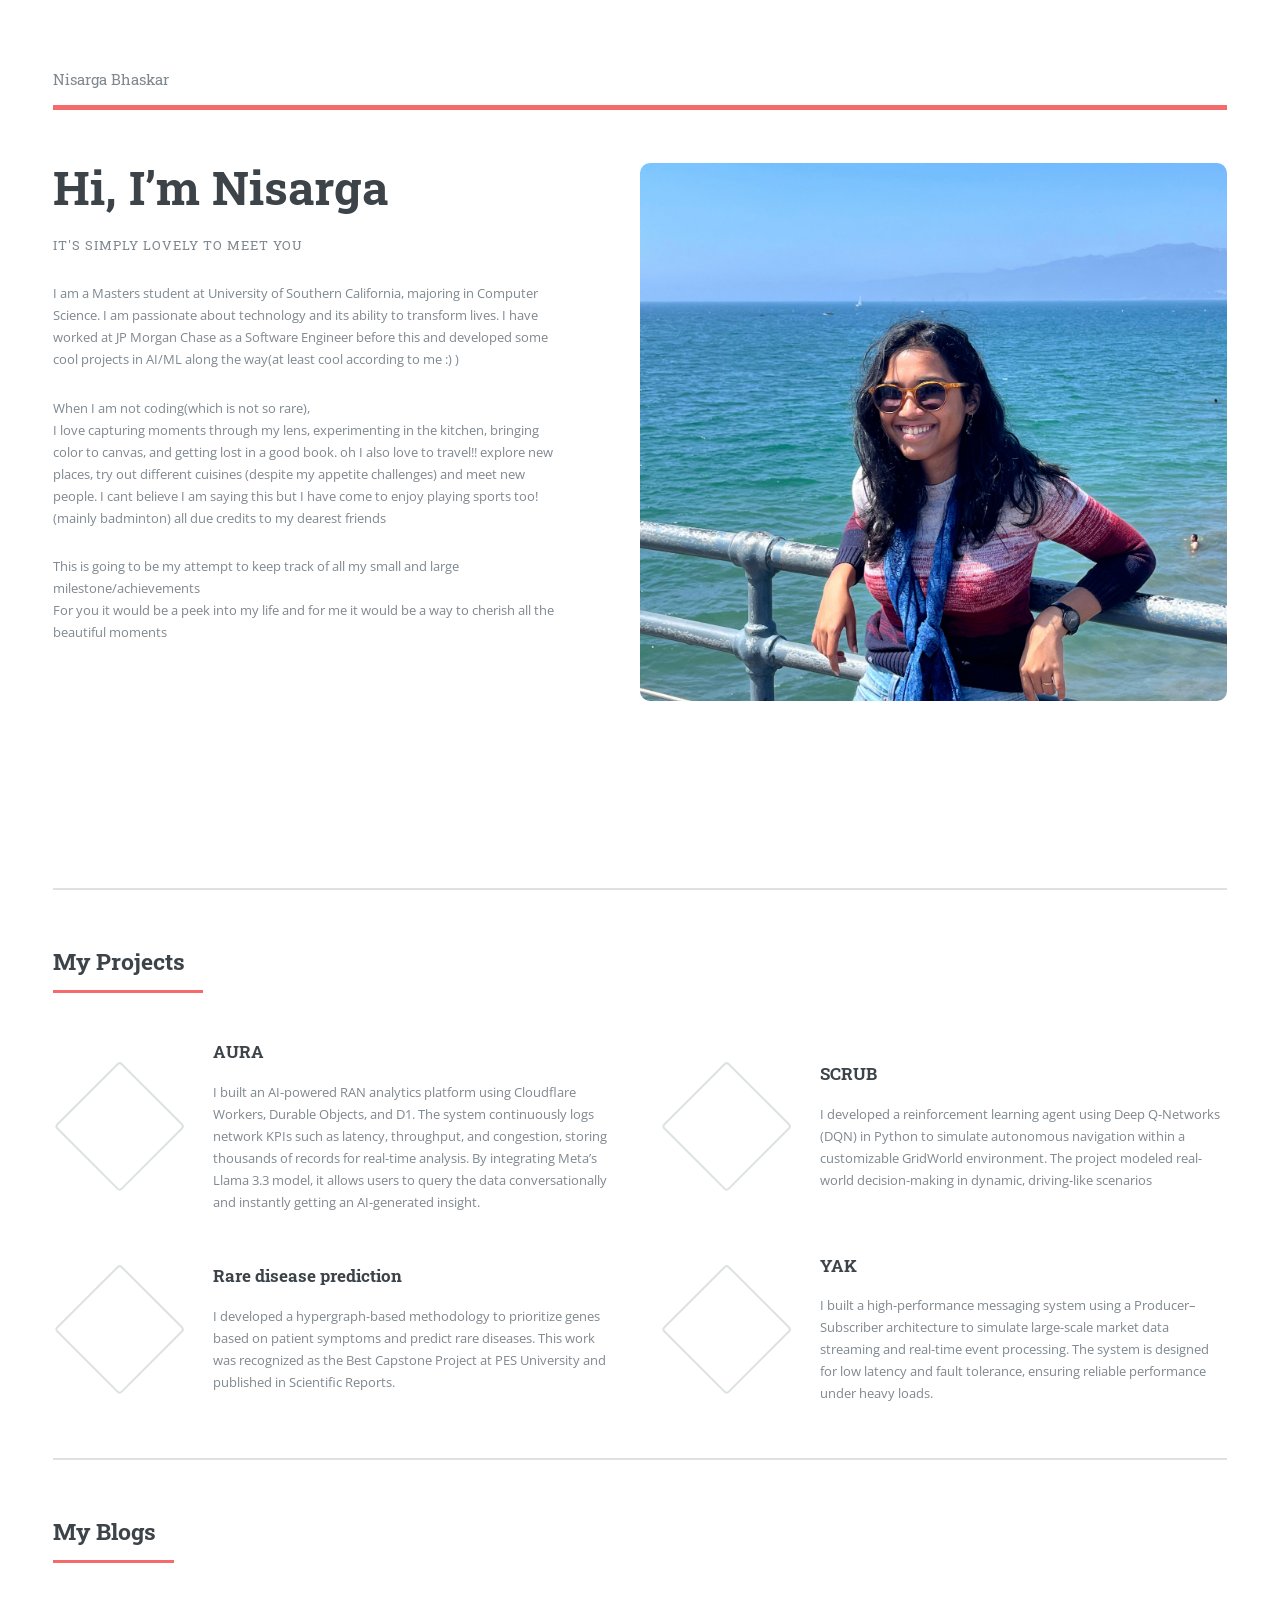
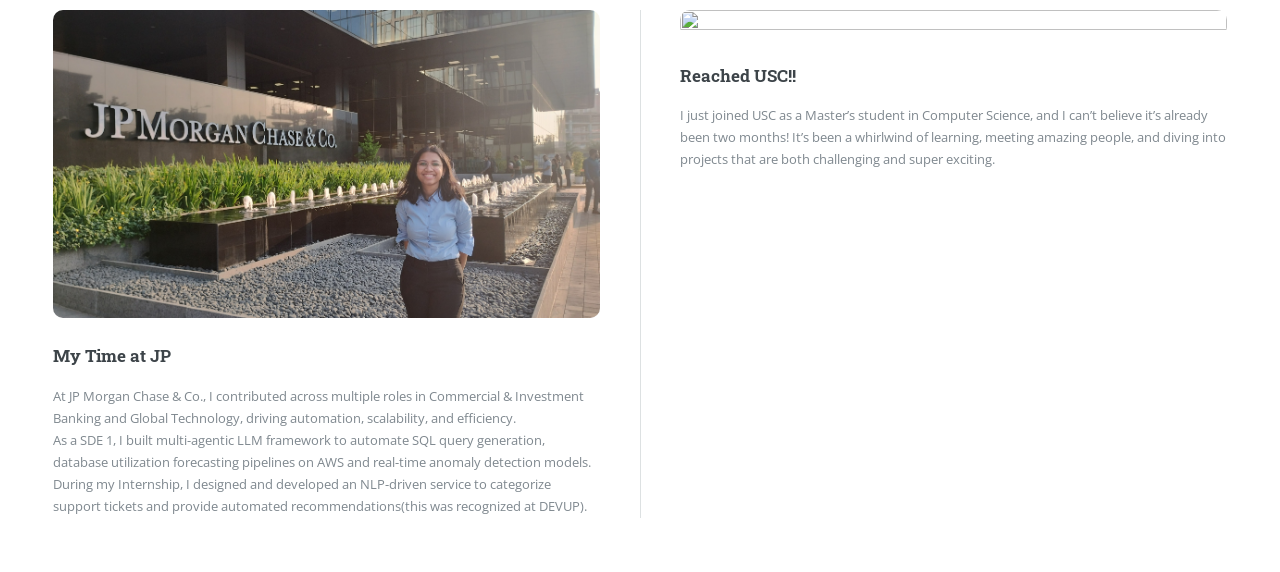
==== commit 429cbef4: "adding a new project" ====
--- a/index.html
+++ b/index.html
@@ -65,6 +65,15 @@
 									</header>
 									<div class="features">
 										<article>
+											<span class="icon solid fa-wave-square"></span>
+											<div class="content">
+												<h3>AURA</h3>
+												<p>I built an AI-powered RAN analytics platform using Cloudflare Workers, Durable Objects, and D1. 
+													The system continuously logs network KPIs such as latency, throughput, and congestion, storing thousands of records for real-time analysis. 
+													By integrating Meta’s Llama 3.3 model, it allows users to query the data conversationally and instantly getting an AI-generated insight. </p>
+											</div>
+										</article>
+										<article>
 											<span class="icon solid fa-robot"></span>
 											<div class="content">
 												<h3>SCRUB</h3>
@@ -76,14 +85,6 @@
 											<div class="content">
 												<h3>Rare disease prediction</h3>
 												<p>I developed a hypergraph-based methodology to prioritize genes based on patient symptoms and predict rare diseases. This work was recognized as the Best Capstone Project at PES University and published in Scientific Reports.</p>
-											</div>
-										</article>
-										<article>
-											<span class="icon solid fa-video"></span>
-											<div class="content">
-												<h3>3DSceneRec</h3>
-												<p>I built deep learning pipelines for 3D scene reconstruction from 2D camera images, using convolutional neural networks (CNNs) to simulate sensor-based perception.
-												Optimized the model architecture for real-time feature extraction.</p>
 											</div>
 										</article>
 										<article>
@@ -137,12 +138,11 @@
 										<h2>Menu</h2>
 									</header>
 									<ul>
-										<li><a href="index.html">Homepage</a></li>
-										<!-- <li><a href="generic.html">Generic</a></li>
-										<li><a href="elements.html">Elements</a></li> -->
+										<!-- <li><a href="elements.html">Elements</a></li> -->
 										<li>
 											<span class="opener">Projects</span>
 											<ul>
+												<li><a href="https://github.com/nisargabhaskar/aura">AURA</a></li>
 												<li><a href="https://github.com/nisargabhaskar/3DSceneRec">3DSceneRec</a></li>
 												<li><a href="https://github.com/nisargabhaskar/zollars">Zollars</a></li>
 												<li><a href="https://github.com/nisargabhaskar/BlogIT">BlogIT</a></li>
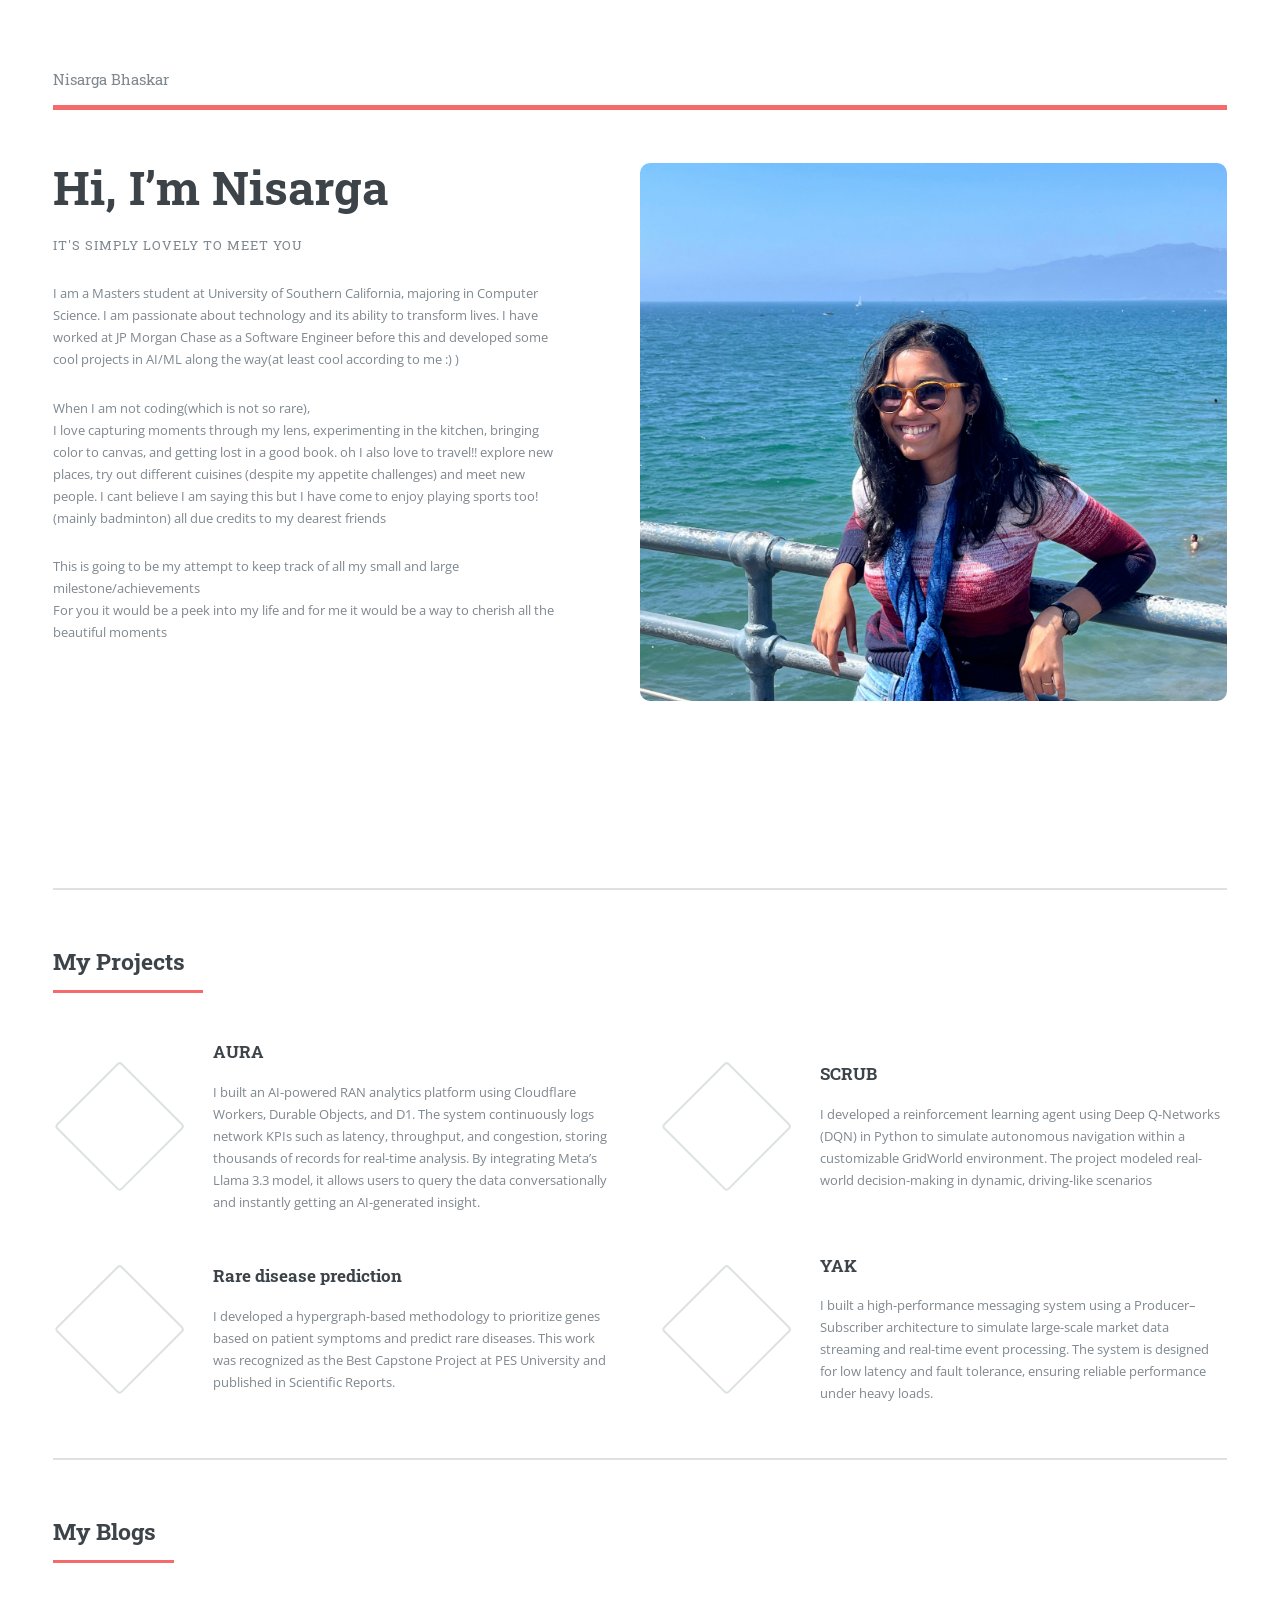
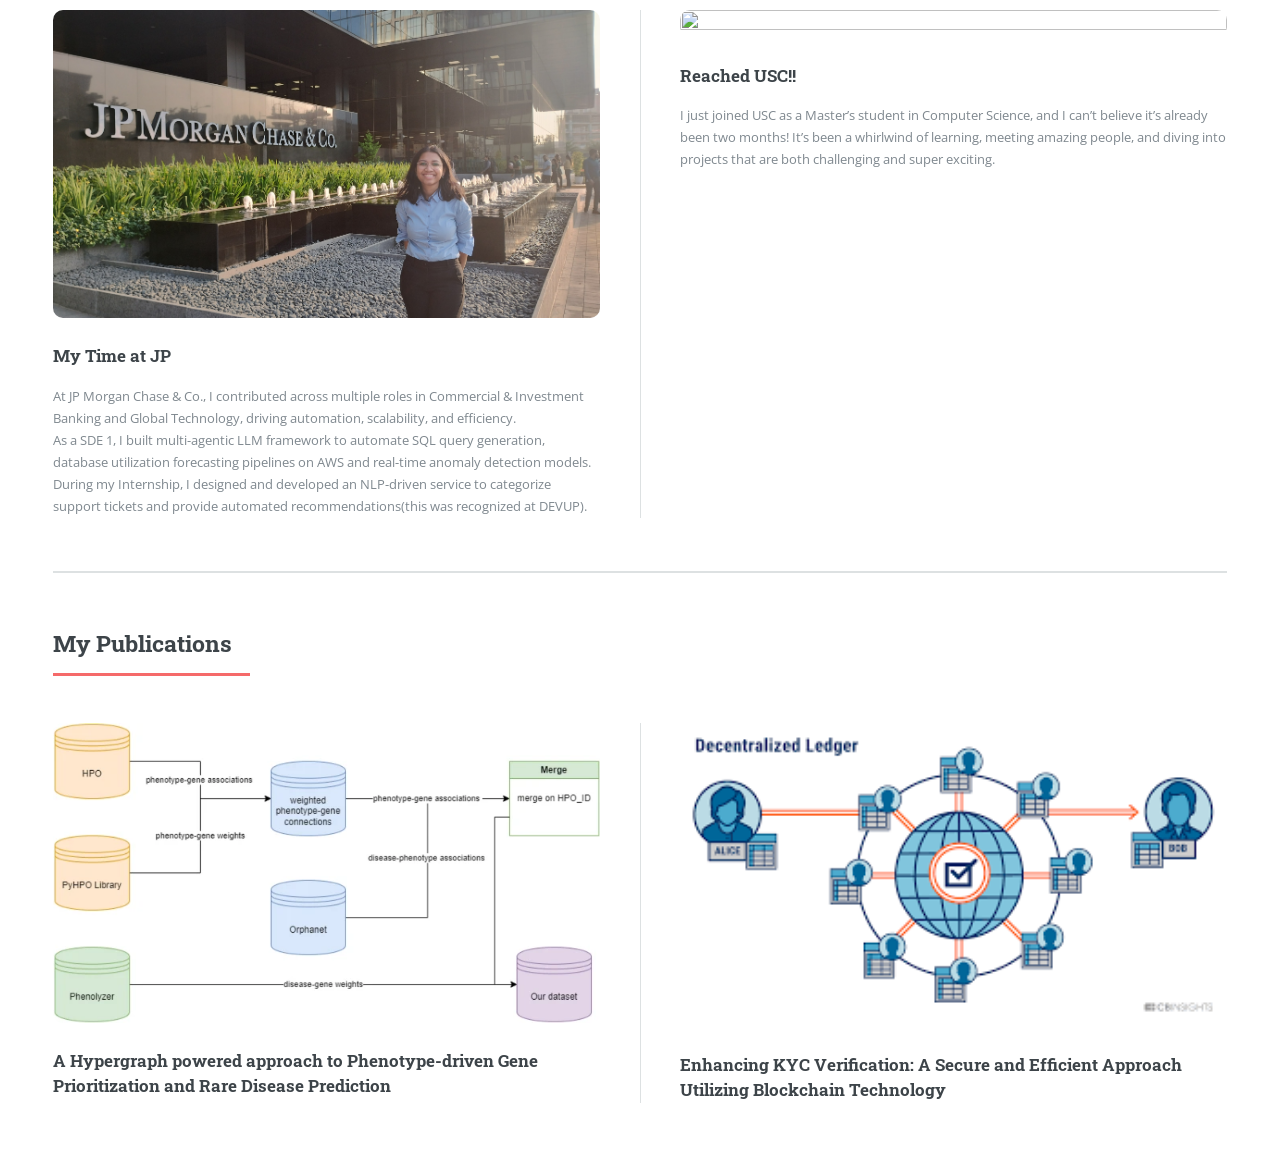
==== commit baf05a17: "some recent updates on my resume and adding a publication" ====
--- a/index.html
+++ b/index.html
@@ -118,9 +118,25 @@
 									</div>
 								</section>
 
+							<!-- Section -->
+								<section>
+									<header class="major">
+										<h2>My Publications</h2>
+									</header>
+									<div class="posts">
+										<article>
+											<a href="https://doi.org/10.1038/s41598-025-04428-z" class="image"><img src="images/hypergraph.png" alt=""  style="width: 100%; height: 80%; object-fit: cover; border-radius: 10px;"/></a>
+											<h3>A Hypergraph powered approach to Phenotype-driven Gene Prioritization and Rare Disease Prediction</h3>
+										</article>
+										<article>
+											<a href="https://doi.org/10.1007/978-981-97-2004-0_10" class="image"><img src="images/bc.png" alt=""  style="width: 100%; height: 2%; object-fit: cover; border-radius: 10px;"/></a>
+											<h3>Enhancing KYC Verification: A Secure and Efficient Approach Utilizing Blockchain Technology</h3>
+										</article>
+									</div>
+								</section>
 						</div>
 					</div>
-
+					
 				<!-- Sidebar -->
 					<div id="sidebar">
 						<div class="inner">
@@ -151,7 +167,7 @@
 												<li><a href="https://github.com/nisargabhaskar/FoodOPS">FoodOPS</a></li>
 											</ul>
 										</li>
-										<li><a href="https://drive.google.com/file/d/1hkW4hqFOx6Mg4ru2BEOU0lRa-WQ31LNg/view?usp=sharing">Resume</a></li>
+										<li><a href="https://drive.google.com/file/d/1raFfLiMmE6HdtcIfoRST18NXrPZxquO0/view?usp=drive_link">Resume</a></li>
 									</ul>
 								</nav>
 
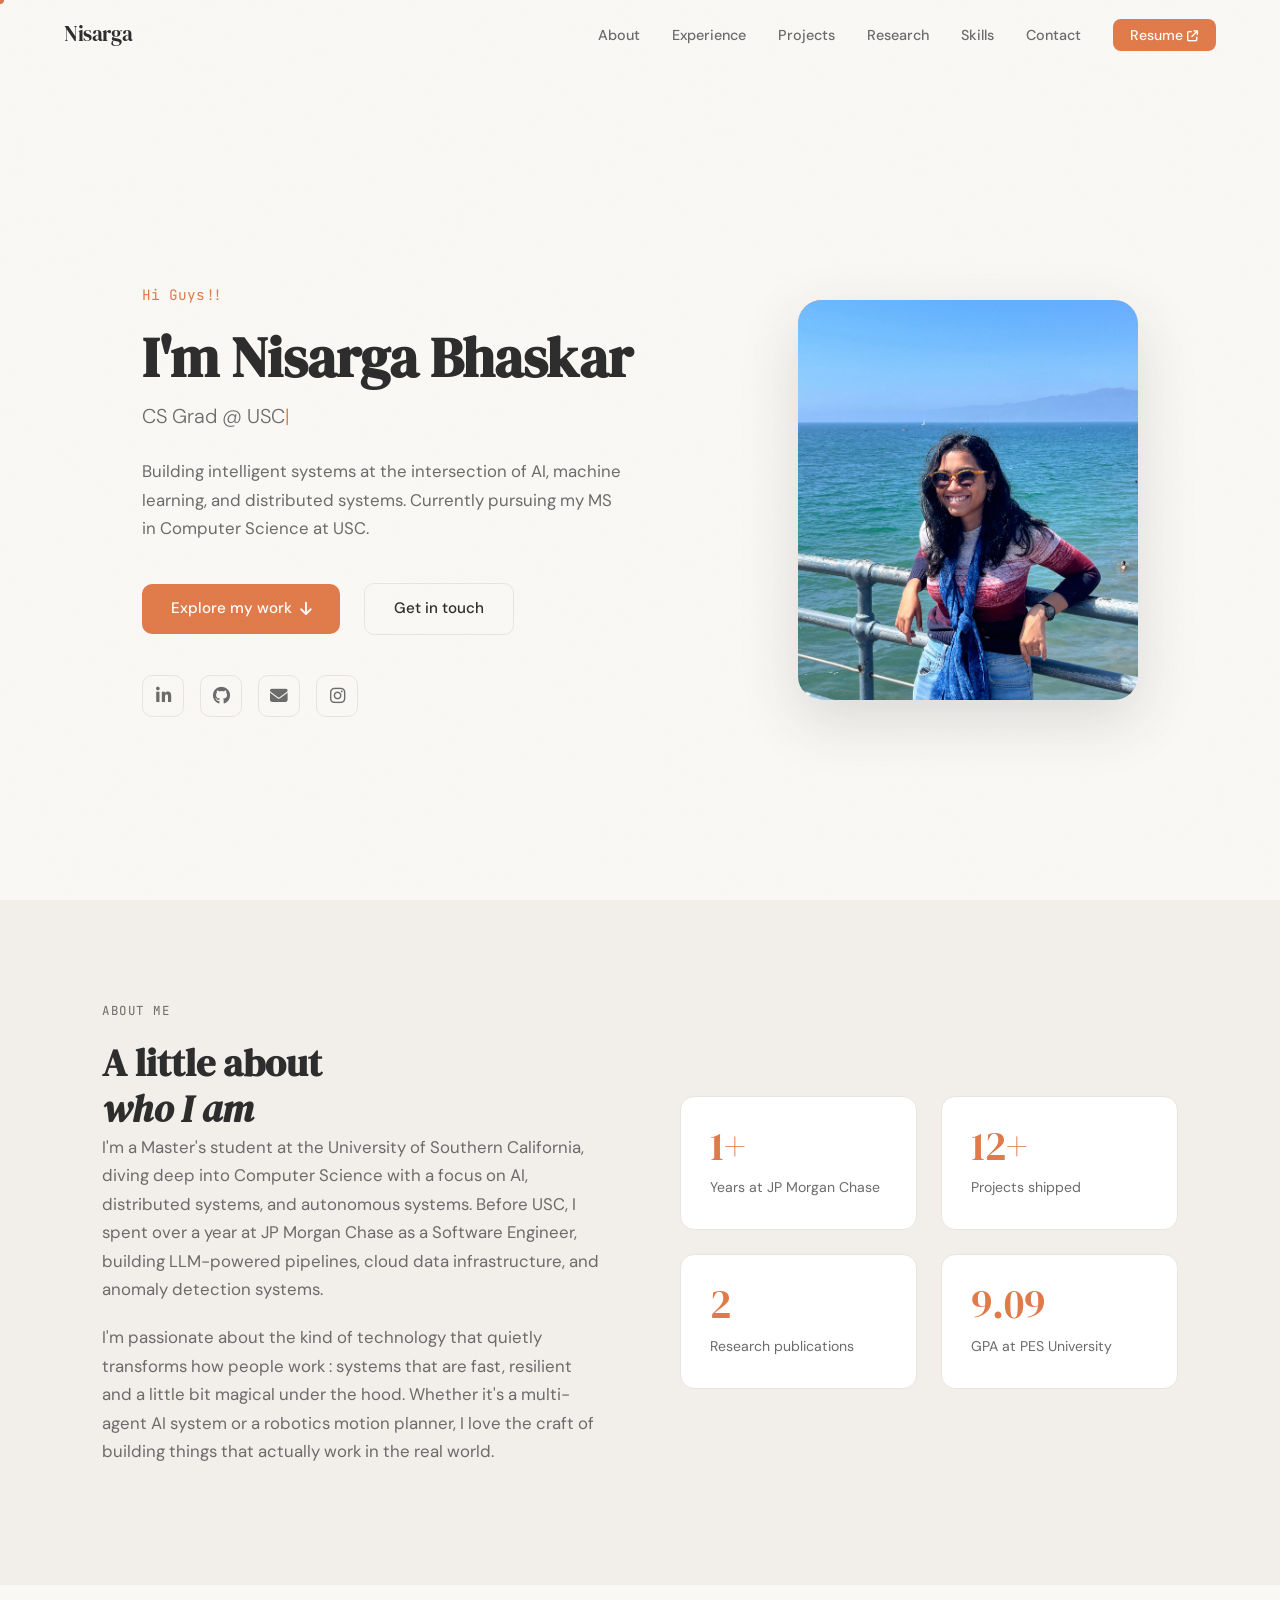
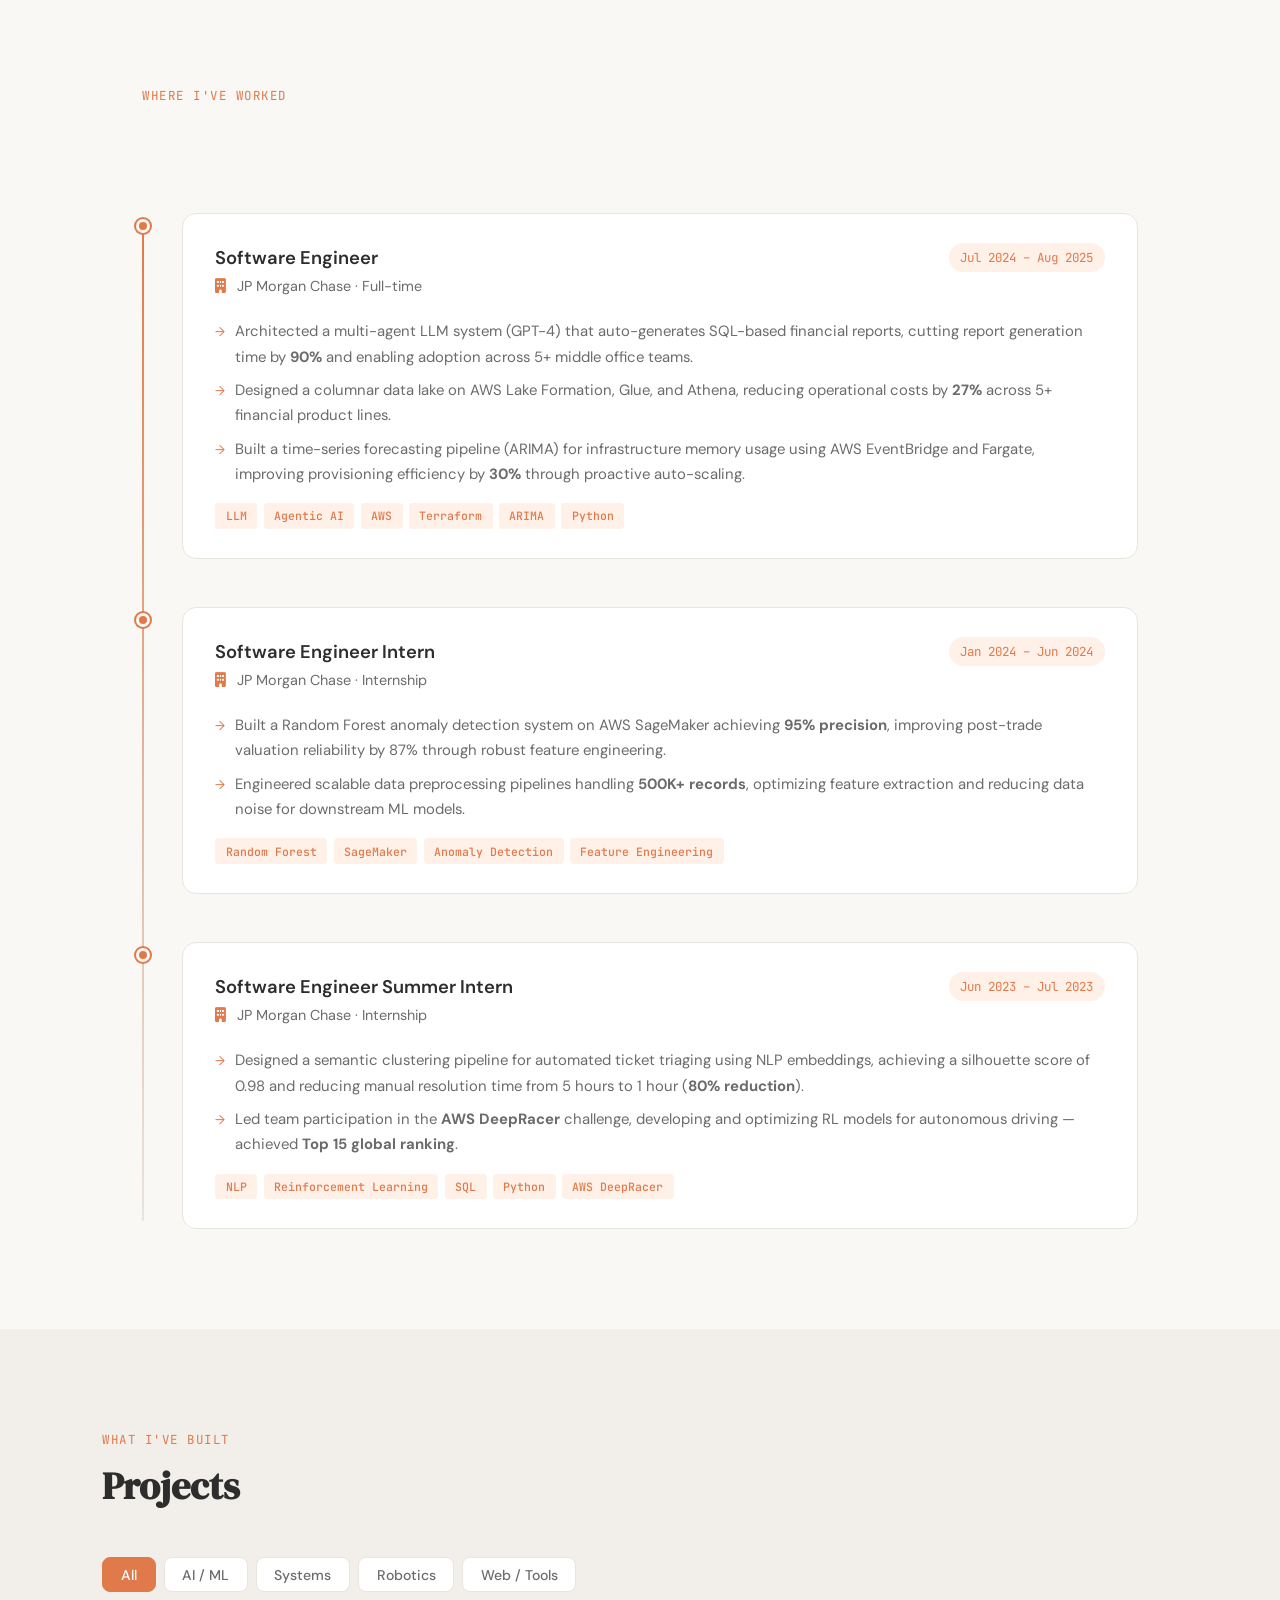
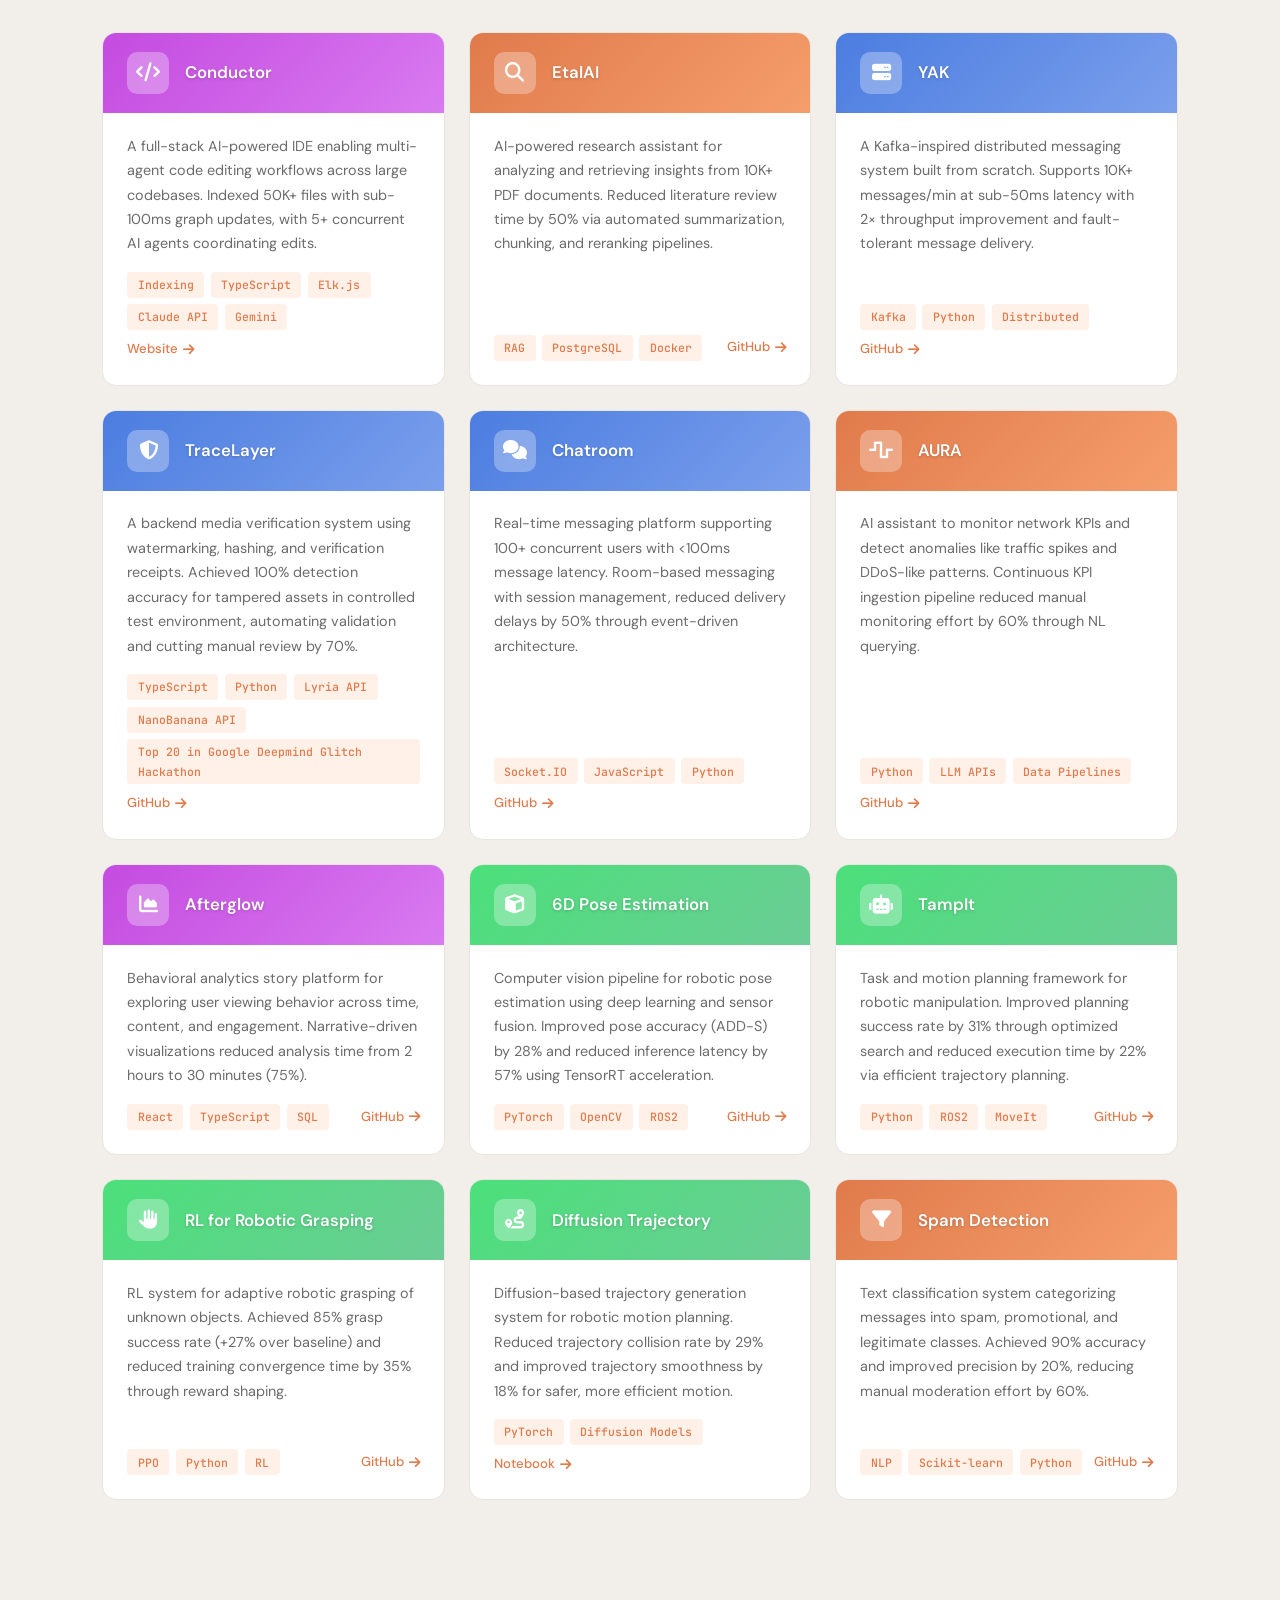
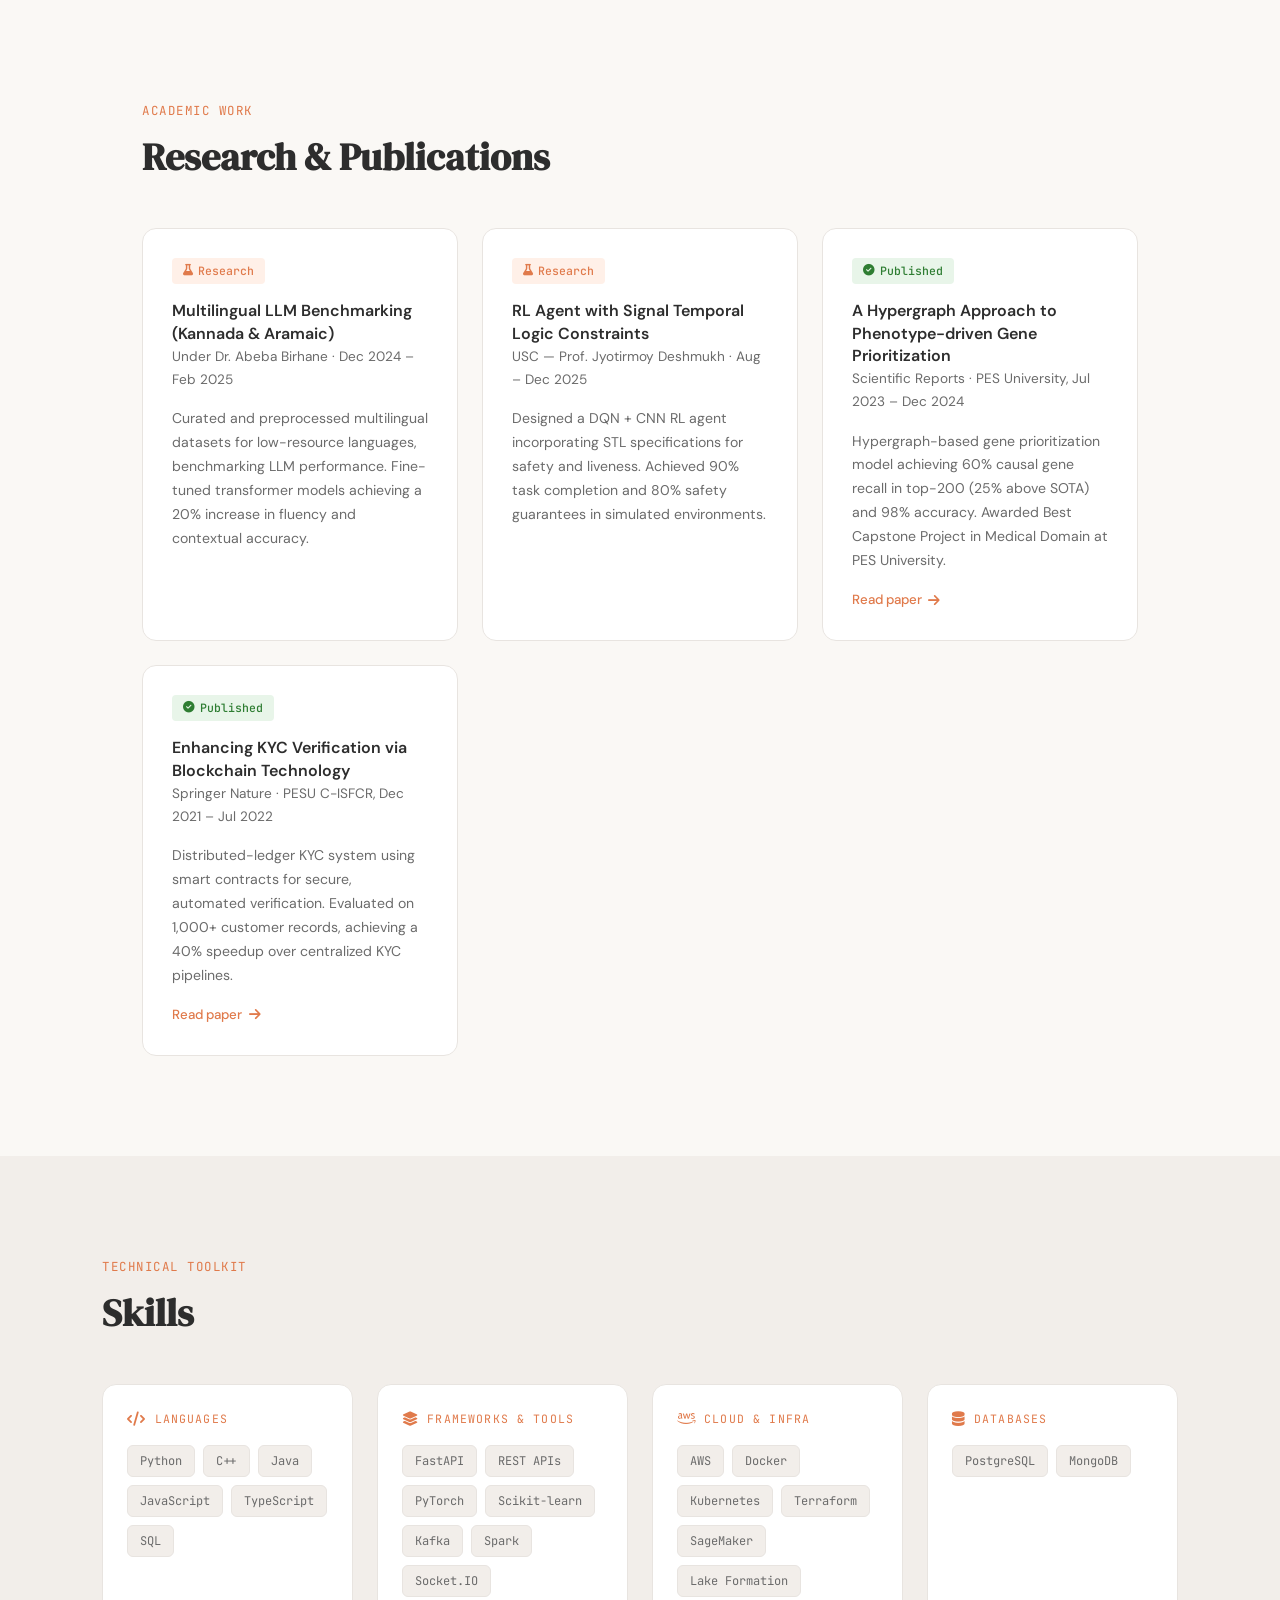
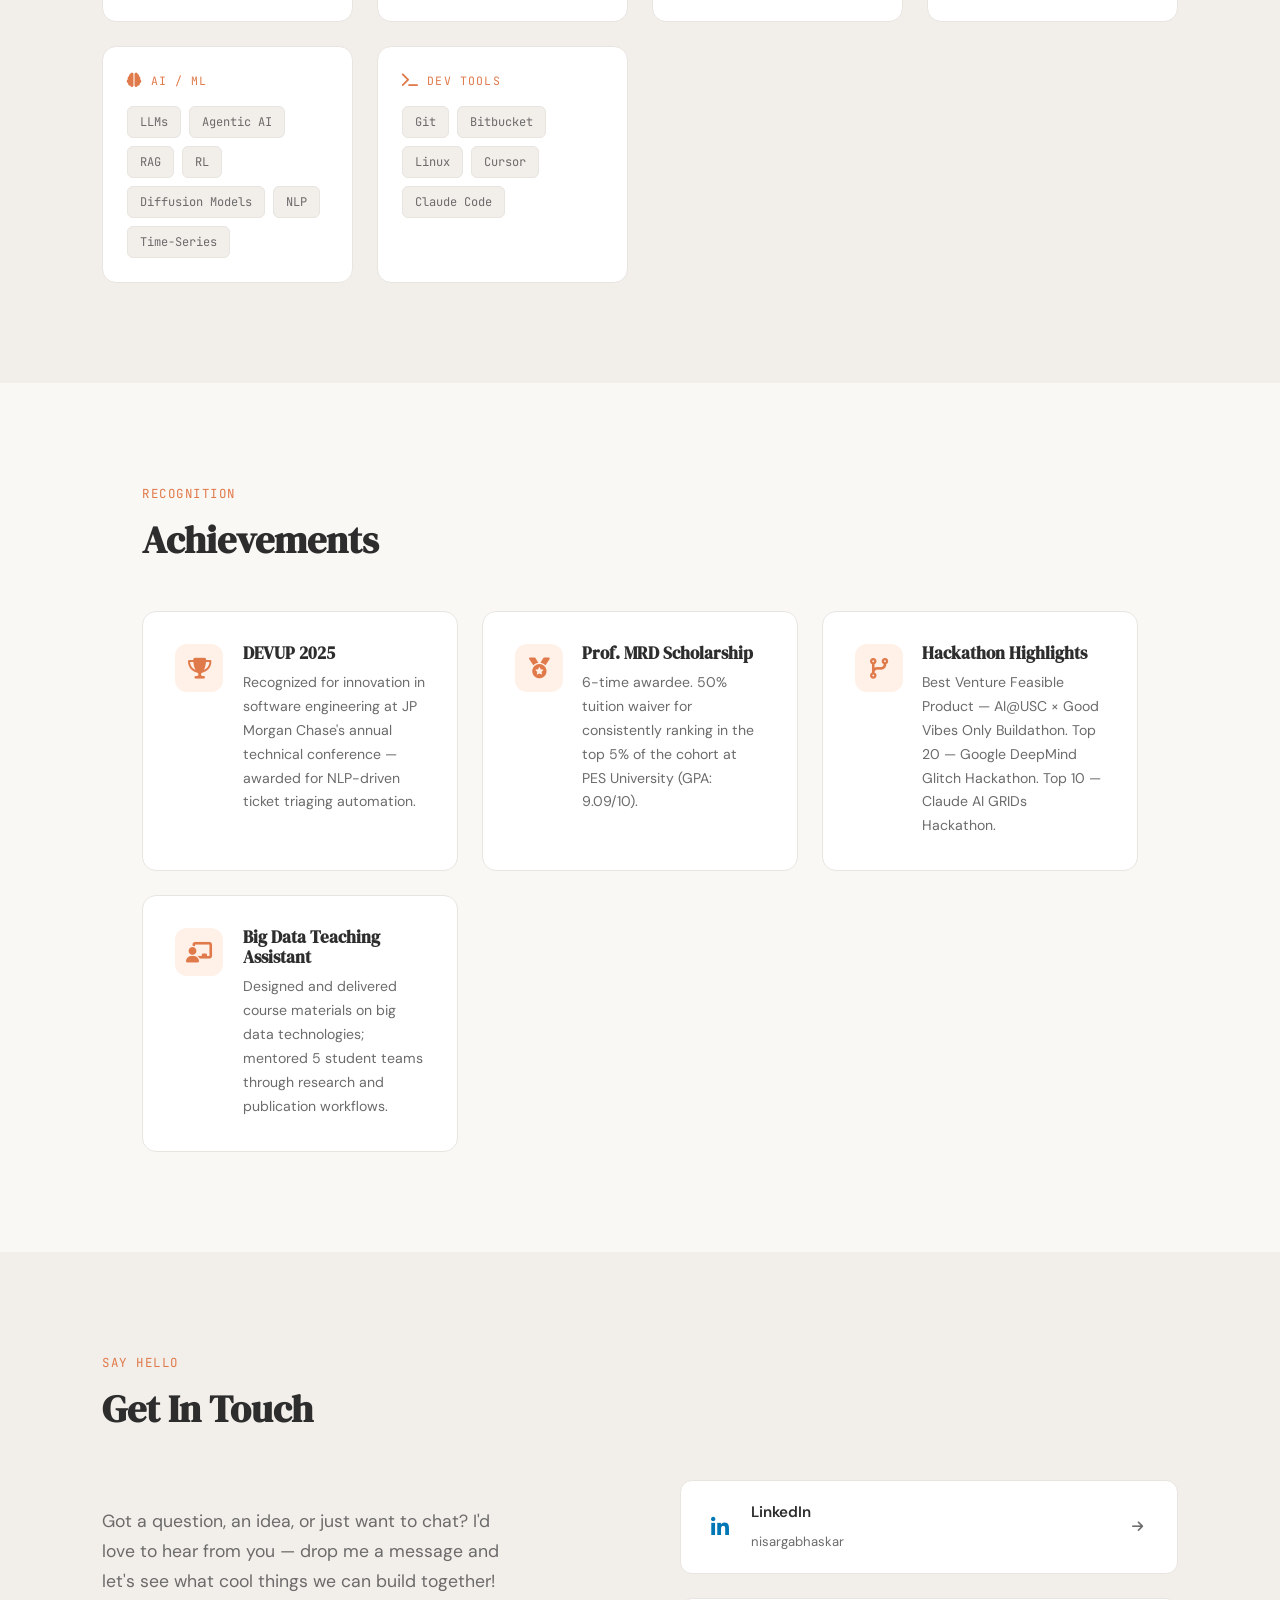
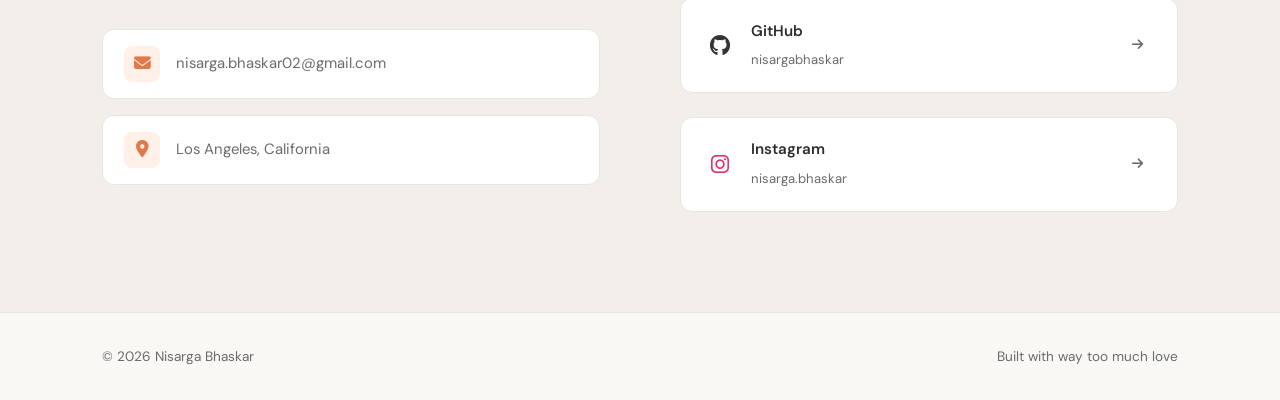
==== commit 92802beb: "v2" ====
--- a/index.html
+++ b/index.html
@@ -1,225 +1,732 @@
-<!DOCTYPE HTML>
-
-<html>
-	<head>
-		<title>Nisarga Bhaskar</title>
-		<meta charset="utf-8" />
-		<meta name="viewport" content="width=device-width, initial-scale=1, user-scalable=no" />
-		<link rel="stylesheet" href="assets/css/main.css" />
-	</head>
-	<body class="is-preload">
-
-		<!-- Wrapper -->
-			<div id="wrapper">
-
-				<!-- Main -->
-					<div id="main">
-						<div class="inner">
-
-							<!-- Header -->
-								<header id="header">
-									<a href="index.html" class="logo">Nisarga Bhaskar </a>
-									<ul class="icons">
-										<!-- <li><a href="#" class="icon brands fa-twitter"><span class="label">Twitter</span></a></li> -->
-										<li><a href="https://www.linkedin.com/in/nisargabhaskar/" class="icon brands fa-linkedin"><span class="label">Linkedin</span></a></li>
-										<!-- <li><a href="#" class="icon brands fa-snapchat-ghost"><span class="label">Snapchat</span></a></li> -->
-										<li><a href="https://www.instagram.com/nisarga.bhaskar/" class="icon brands fa-instagram"><span class="label">Instagram</span></a></li>
-										<li><a href="https://github.com/nisargabhaskar" class="icon brands fa-github"><span class="label">Github</span></a></li>
-									</ul>
-								</header>
-
-							<!-- Banner -->
-								
-								<section id="banner">
-									<div class="content">
-										<header>
-											<h1>Hi, I’m Nisarga</h1>
-											<p>It's simply lovely to meet you</p>
-										</header>
-										<p>
-											I am a Masters student at University of Southern California, majoring in Computer Science. I am passionate about technology and its ability to transform lives.
-											I have worked at JP Morgan Chase as a Software Engineer before this and developed some cool projects in AI/ML along the way(at least cool according to me :) )
-										</p>
-										<p>
-											When I am not coding(which is not so rare),</br>
-											I love capturing moments through my lens, experimenting in the kitchen, bringing color to canvas, and getting lost in a good book.
-											oh I also love to travel!! explore new places, try out different cuisines (despite my appetite challenges) and meet new people.
-											I cant believe I am saying this but I have come to enjoy playing sports too! (mainly badminton) all due credits to my dearest friends
-										</p>
-										<p>This is going to be my attempt to keep track of all my small and large milestone/achievements </br>
-											For you it would be a peek into my life and for me it would be a way to cherish all the beautiful moments
-										</p>
-									</div>
-									<span class="image object">
-										<img src="images/profilepic.jpeg" 
-     alt="Profile Picture" 
-     style="width: 100%; height: 80%; object-fit: cover; border-radius: 10px;">
-
-									</span>
-								</section>
-
-							<!-- Section -->
-								<section>
-									<header class="major">
-										<h2>My Projects</h2>
-									</header>
-									<div class="features">
-										<article>
-											<span class="icon solid fa-wave-square"></span>
-											<div class="content">
-												<h3>AURA</h3>
-												<p>I built an AI-powered RAN analytics platform using Cloudflare Workers, Durable Objects, and D1. 
-													The system continuously logs network KPIs such as latency, throughput, and congestion, storing thousands of records for real-time analysis. 
-													By integrating Meta’s Llama 3.3 model, it allows users to query the data conversationally and instantly getting an AI-generated insight. </p>
-											</div>
-										</article>
-										<article>
-											<span class="icon solid fa-robot"></span>
-											<div class="content">
-												<h3>SCRUB</h3>
-												<p>I developed a reinforcement learning agent using Deep Q-Networks (DQN) in Python to simulate autonomous navigation within a customizable GridWorld environment. The project modeled real-world decision-making in dynamic, driving-like scenarios</p>
-											</div>
-										</article>
-										<article>
-											<span class="icon solid fa-dna"></span>
-											<div class="content">
-												<h3>Rare disease prediction</h3>
-												<p>I developed a hypergraph-based methodology to prioritize genes based on patient symptoms and predict rare diseases. This work was recognized as the Best Capstone Project at PES University and published in Scientific Reports.</p>
-											</div>
-										</article>
-										<article>
-											<span class="icon solid fa-network-wired"></span>
-											<div class="content">
-												<h3>YAK</h3>
-												<p>I built a high-performance messaging system using a Producer–Subscriber architecture to simulate large-scale market data streaming and real-time event processing. The system is designed for low latency and fault tolerance, ensuring reliable performance under heavy loads.</p>
-											</div>
-										</article>
-									</div>
-								</section>
-
-							<!-- Section -->
-								<section>
-									<header class="major">
-										<h2>My Blogs</h2>
-									</header>
-									<div class="posts">
-										<article>
-											<a href="#" class="image"><img src="images/MeJPMC.jpeg" alt=""  style="width: 100%; height: 80%; object-fit: cover; border-radius: 10px;"/></a>
-											<h3>My Time at JP</h3>
-											<p>At JP Morgan Chase & Co., I contributed across multiple roles in Commercial & Investment Banking and Global Technology, driving automation, scalability, and efficiency.
-											</br>As a SDE 1, I built  multi-agentic LLM framework to automate SQL query generation, database utilization forecasting pipelines on AWS and real-time anomaly detection models.
-											</br>During my Internship, I designed and developed an NLP-driven service to categorize support tickets and provide automated recommendations(this was recognized at DEVUP).</p>
-										</article>
-										<article>
-											<a href="#" class="image"><img src="images/MeUSC.JPG" alt=""  style="width: 100%; height: 2%; object-fit: cover; border-radius: 10px;"/></a>
-											<h3>Reached USC!!</h3>
-											<p>I just joined USC as a Master’s student in Computer Science, and I can’t believe it’s already been two months! It’s been a whirlwind of learning, meeting amazing people, and diving into projects that are both challenging and super exciting.</p>
-										</article>
-									</div>
-								</section>
-
-							<!-- Section -->
-								<section>
-									<header class="major">
-										<h2>My Publications</h2>
-									</header>
-									<div class="posts">
-										<article>
-											<a href="https://doi.org/10.1038/s41598-025-04428-z" class="image"><img src="images/hypergraph.png" alt=""  style="width: 100%; height: 80%; object-fit: cover; border-radius: 10px;"/></a>
-											<h3>A Hypergraph powered approach to Phenotype-driven Gene Prioritization and Rare Disease Prediction</h3>
-										</article>
-										<article>
-											<a href="https://doi.org/10.1007/978-981-97-2004-0_10" class="image"><img src="images/bc.png" alt=""  style="width: 100%; height: 2%; object-fit: cover; border-radius: 10px;"/></a>
-											<h3>Enhancing KYC Verification: A Secure and Efficient Approach Utilizing Blockchain Technology</h3>
-										</article>
-									</div>
-								</section>
-						</div>
-					</div>
-					
-				<!-- Sidebar -->
-					<div id="sidebar">
-						<div class="inner">
-
-							<!-- Search
-								<section id="search" class="alt">
-									<form method="post" action="#">
-										<input type="text" name="query" id="query" placeholder="Search" />
-									</form>
-								</section> -->
-
-							<!-- Menu -->
-								<nav id="menu">
-									<header class="major">
-										<h2>Menu</h2>
-									</header>
-									<ul>
-										<!-- <li><a href="elements.html">Elements</a></li> -->
-										<li>
-											<span class="opener">Projects</span>
-											<ul>
-												<li><a href="https://github.com/nisargabhaskar/aura">AURA</a></li>
-												<li><a href="https://github.com/nisargabhaskar/3DSceneRec">3DSceneRec</a></li>
-												<li><a href="https://github.com/nisargabhaskar/zollars">Zollars</a></li>
-												<li><a href="https://github.com/nisargabhaskar/BlogIT">BlogIT</a></li>
-												<li><a href="https://github.com/nisargabhaskar/CleaningRobot">CleaningRobot</a></li>
-												<li><a href="https://github.com/nisargabhaskar/YAK">YAK</a></li>
-												<li><a href="https://github.com/nisargabhaskar/FoodOPS">FoodOPS</a></li>
-											</ul>
-										</li>
-										<li><a href="https://drive.google.com/file/d/1raFfLiMmE6HdtcIfoRST18NXrPZxquO0/view?usp=drive_link">Resume</a></li>
-									</ul>
-								</nav>
-
-							<!-- Section -->
-								<section>
-									<header class="major">
-										<h2>My publications</h2>
-									</header>
-									<div class="mini-posts">
-										<article>
-											<a href="https://doi.org/10.1038/s41598-025-04428-z" class="image"><img src="images/hypergraph.png" alt="" /></a>
-											<p>A Hypergraph powered approach to Phenotype-driven Gene Prioritization and Rare Disease Prediction</p>
-										</article>
-										<article>
-											<a href="https://doi.org/10.1007/978-981-97-2004-0_10" class="image"><img src="images/bc.png" alt="" /></a>
-											<p>Enhancing KYC Verification: A Secure and Efficient Approach Utilizing Blockchain Technology</p>
-										</article>
-									</div>
-									<!-- <ul class="actions">
-										<li><a href="#" class="button">More</a></li>
-									</ul> -->
-								</section>
-
-							<!-- Section -->
-								<section>
-									<header class="major">
-										<h2>Get in touch</h2>
-									</header>
-									<p>Got a question, an idea, or just want to chat? I’d love to hear from you. Drop me a message, and let’s see what kind of cool things we can cook up together!</p>
-									<ul class="contact">
-										<li class="icon solid fa-envelope"><a href="mailto:nisarga.bhaskar02@gmail.com">nisarga.bhaskar02@gmail.com</a></li>
-										<li class="icon solid fa-phone"><a href="tel:(213) 519-1910">(213) 519-1910</a></li>
-										<li class="icon solid fa-home">Los Angeles, California</li>
-									</ul>
-								</section>
-
-							<!-- Footer -->
-								<footer id="footer">
-									<p class="copyright">&copy; God knows. All rights reserved ig :)</p>
-								</footer>
-
-						</div>
-					</div>
-
-			</div>
-
-		<!-- Scripts -->
-			<script src="assets/js/jquery.min.js"></script>
-			<script src="assets/js/browser.min.js"></script>
-			<script src="assets/js/breakpoints.min.js"></script>
-			<script src="assets/js/util.js"></script>
-			<script src="assets/js/main.js"></script>
-
-	</body>
-</html>+<!DOCTYPE html>
+<html lang="en">
+<head>
+  <meta charset="UTF-8" />
+  <meta name="viewport" content="width=device-width, initial-scale=1.0" />
+  <title>Nisarga Bhaskar — Software Engineer & AI/ML Enthusiast</title>
+  <meta name="description" content="CS grad student at USC | Former Software Engineer at JP Morgan Chase | AI/ML, Systems, Software Engineering" />
+
+  <!-- Fonts -->
+  <link rel="preconnect" href="https://fonts.googleapis.com" />
+  <link rel="preconnect" href="https://fonts.gstatic.com" crossorigin />
+  <link href="https://fonts.googleapis.com/css2?family=DM+Serif+Display:ital@0;1&family=DM+Sans:ital,opsz,wght@0,9..40,300;0,9..40,400;0,9..40,500;0,9..40,600;1,9..40,300&family=JetBrains+Mono:wght@400;500&display=swap" rel="stylesheet" />
+
+  <!-- Font Awesome -->
+  <link rel="stylesheet" href="https://cdnjs.cloudflare.com/ajax/libs/font-awesome/6.5.0/css/all.min.css" />
+
+  <!-- Our design system -->
+  <link rel="stylesheet" href="style.css" />
+</head>
+<body>
+
+<!-- ── NAVIGATION ─────────────────────────── -->
+<nav id="nav" role="navigation" aria-label="Main navigation">
+  <a href="#hero" class="nav-logo">Nisarga</a>
+
+  <ul class="nav-links" role="list">
+    <li><a href="#about">About</a></li>
+    <li><a href="#experience">Experience</a></li>
+    <li><a href="#projects">Projects</a></li>
+    <li><a href="#research">Research</a></li>
+    <li><a href="#skills">Skills</a></li>
+    <li><a href="#contact">Contact</a></li>
+    <li>
+      <a href="https://drive.google.com/file/d/1raFfLiMmE6HdtcIfoRST18NXrPZxquO0/view?usp=drive_link"
+         target="_blank" rel="noopener" class="nav-resume">
+        Resume <i class="fa-solid fa-arrow-up-right-from-square" style="font-size:0.7rem;"></i>
+      </a>
+    </li>
+  </ul>
+
+  <button class="nav-hamburger" aria-label="Toggle menu" aria-expanded="false">
+    <span></span><span></span><span></span>
+  </button>
+</nav>
+
+<!-- ── HERO ───────────────────────────────── -->
+<div id="hero">
+  <div class="hero-content">
+    <p class="hero-greeting">Hi Guys!!</p>
+    <h1 class="hero-name">I'm Nisarga Bhaskar</h1>
+    <p class="hero-title">
+      <span class="hero-title-typed"></span><span style="color:var(--accent);animation:blink 1s step-end infinite;">|</span>
+    </p>
+    <p class="hero-tagline">
+        Building intelligent systems at the intersection of AI, machine learning, and distributed systems. Currently pursuing my MS in Computer Science at USC.
+    </p>
+    <div class="hero-actions">
+      <a href="#projects" class="btn-primary">
+        Explore my work <i class="fa-solid fa-arrow-down"></i>
+      </a>
+      <a href="#contact" class="btn-outline">
+        Get in touch
+      </a>
+    </div>
+    <div class="hero-socials">
+      <a href="https://www.linkedin.com/in/nisargabhaskar/" target="_blank" rel="noopener" aria-label="LinkedIn">
+        <i class="fa-brands fa-linkedin-in"></i>
+      </a>
+      <a href="https://github.com/nisargabhaskar" target="_blank" rel="noopener" aria-label="GitHub">
+        <i class="fa-brands fa-github"></i>
+      </a>
+      <a href="mailto:nisarga.bhaskar02@gmail.com" aria-label="Email">
+        <i class="fa-solid fa-envelope"></i>
+      </a>
+      <a href="https://www.instagram.com/nisarga.bhaskar/" target="_blank" rel="noopener" aria-label="Instagram">
+        <i class="fa-brands fa-instagram"></i>
+      </a>
+    </div>
+  </div>
+
+  <div class="hero-image">
+    <div class="hero-image-wrap">
+      <img src="images/profilepic.jpeg" alt="Nisarga Bhaskar" loading="eager" />
+    </div>
+  </div>
+</div>
+
+<!-- ── ABOUT ──────────────────────────────── -->
+<div id="about">
+  <div class="about-inner">
+    <div class="about-text">
+      <p class="section-label reveal">About me</p>
+      <h2 class="reveal reveal-delay-1">A little about<br /><em>who I am</em></h2>
+      <p class="reveal reveal-delay-2">
+        I'm a Master's student at the University of Southern California, diving deep into Computer Science with a focus on AI, distributed systems, and autonomous systems. Before USC, I spent over a year at JP Morgan Chase as a Software Engineer, building LLM-powered pipelines, cloud data infrastructure, and anomaly detection systems.
+      </p>
+      <p class="reveal reveal-delay-2">
+        I'm passionate about the kind of technology that quietly transforms how people work : systems that are fast, resilient and a little bit magical under the hood. Whether it's a multi-agent AI system or a robotics motion planner, I love the craft of building things that actually work in the real world.
+      </p>
+      
+    </div>
+
+    <div class="about-stats">
+      <div class="stat-card reveal reveal-delay-1">
+        <span class="stat-num">1+</span>
+        <span class="stat-label">Years at JP Morgan Chase</span>
+      </div>
+      <div class="stat-card reveal reveal-delay-2">
+        <span class="stat-num">12+</span>
+        <span class="stat-label">Projects shipped</span>
+      </div>
+      <div class="stat-card reveal reveal-delay-3">
+        <span class="stat-num">2</span>
+        <span class="stat-label">Research publications</span>
+      </div>
+      <div class="stat-card reveal reveal-delay-4">
+        <span class="stat-num">9.09</span>
+        <span class="stat-label">GPA at PES University</span>
+      </div>
+    </div>
+  </div>
+</div>
+
+<!-- ── EXPERIENCE ─────────────────────────── -->
+<section id="experience">
+  <p class="section-label reveal">Where I've worked</p>
+  <h2 class="section-title reveal reveal-delay-1">Work Experience</h2>
+
+  <div class="timeline">
+
+    <!-- SWE -->
+    <div class="timeline-item reveal">
+      <div class="timeline-dot"></div>
+      <div class="timeline-card">
+        <div class="timeline-header">
+          <div>
+            <div class="timeline-role">Software Engineer</div>
+            <div class="timeline-company">
+              <i class="fa-solid fa-building" style="margin-right:.4rem;color:var(--accent);"></i>
+              JP Morgan Chase · Full-time
+            </div>
+          </div>
+          <span class="timeline-date">Jul 2024 – Aug 2025</span>
+        </div>
+        <ul class="timeline-bullets">
+          <li>Architected a multi-agent LLM system (GPT-4) that auto-generates SQL-based financial reports, cutting report generation time by <strong>90%</strong> and enabling adoption across 5+ middle office teams.</li>
+          <li>Designed a columnar data lake on AWS Lake Formation, Glue, and Athena, reducing operational costs by <strong>27%</strong> across 5+ financial product lines.</li>
+          <li>Built a time-series forecasting pipeline (ARIMA) for infrastructure memory usage using AWS EventBridge and Fargate, improving provisioning efficiency by <strong>30%</strong> through proactive auto-scaling.</li>
+        </ul>
+        <div class="skill-tags">
+          <span class="tag">LLM</span>
+          <span class="tag">Agentic AI</span>
+          <span class="tag">AWS</span>
+          <span class="tag">Terraform</span>
+          <span class="tag">ARIMA</span>
+          <span class="tag">Python</span>
+        </div>
+      </div>
+    </div>
+
+    <!-- Intern 2 -->
+    <div class="timeline-item reveal reveal-delay-1">
+      <div class="timeline-dot"></div>
+      <div class="timeline-card">
+        <div class="timeline-header">
+          <div>
+            <div class="timeline-role">Software Engineer Intern</div>
+            <div class="timeline-company">
+              <i class="fa-solid fa-building" style="margin-right:.4rem;color:var(--accent);"></i>
+              JP Morgan Chase · Internship
+            </div>
+          </div>
+          <span class="timeline-date">Jan 2024 – Jun 2024</span>
+        </div>
+        <ul class="timeline-bullets">
+          <li>Built a Random Forest anomaly detection system on AWS SageMaker achieving <strong>95% precision</strong>, improving post-trade valuation reliability by 87% through robust feature engineering.</li>
+          <li>Engineered scalable data preprocessing pipelines handling <strong>500K+ records</strong>, optimizing feature extraction and reducing data noise for downstream ML models.</li>
+        </ul>
+        <div class="skill-tags">
+          <span class="tag">Random Forest</span>
+          <span class="tag">SageMaker</span>
+          <span class="tag">Anomaly Detection</span>
+          <span class="tag">Feature Engineering</span>
+        </div>
+      </div>
+    </div>
+
+    <!-- Intern 1 -->
+    <div class="timeline-item reveal reveal-delay-2">
+      <div class="timeline-dot"></div>
+      <div class="timeline-card">
+        <div class="timeline-header">
+          <div>
+            <div class="timeline-role">Software Engineer Summer Intern</div>
+            <div class="timeline-company">
+              <i class="fa-solid fa-building" style="margin-right:.4rem;color:var(--accent);"></i>
+              JP Morgan Chase · Internship
+            </div>
+          </div>
+          <span class="timeline-date">Jun 2023 – Jul 2023</span>
+        </div>
+        <ul class="timeline-bullets">
+          <li>Designed a semantic clustering pipeline for automated ticket triaging using NLP embeddings, achieving a silhouette score of 0.98 and reducing manual resolution time from 5 hours to 1 hour (<strong>80% reduction</strong>).</li>
+          <li>Led team participation in the <strong>AWS DeepRacer</strong> challenge, developing and optimizing RL models for autonomous driving — achieved <strong>Top 15 global ranking</strong>.</li>
+        </ul>
+        <div class="skill-tags">
+          <span class="tag">NLP</span>
+          <span class="tag">Reinforcement Learning</span>
+          <span class="tag">SQL</span>
+          <span class="tag">Python</span>
+          <span class="tag">AWS DeepRacer</span>
+        </div>
+      </div>
+    </div>
+
+  </div>
+</section>
+
+<!-- ── PROJECTS ────────────────────────────── -->
+<div id="projects">
+  <div class="inner">
+    <p class="section-label reveal">What I've built</p>
+    <h2 class="section-title reveal reveal-delay-1">Projects</h2>
+
+    <div class="filter-tabs reveal reveal-delay-2">
+      <button class="filter-btn active" data-filter="all">All</button>
+      <button class="filter-btn" data-filter="aiml">AI / ML</button>
+      <button class="filter-btn" data-filter="systems">Systems</button>
+      <button class="filter-btn" data-filter="robotics">Robotics</button>
+      <button class="filter-btn" data-filter="web">Web / Tools</button>
+    </div>
+
+    <div class="projects-grid">
+
+      <!-- AVSCode -->
+      <div class="project-card cat-web reveal" data-categories="web,aiml">
+        <div class="project-header">
+          <div class="project-icon"><i class="fa-solid fa-code"></i></div>
+          <span class="project-name">Conductor</span>
+        </div>
+        <div class="project-body">
+          <p class="project-desc">A full-stack AI-powered IDE enabling multi-agent code editing workflows across large codebases. Indexed 50K+ files with sub-100ms graph updates, with 5+ concurrent AI agents coordinating edits.</p>
+          <div class="project-footer">
+            <div class="skill-tags">
+              <span class="tag">Indexing</span>
+              <span class="tag">TypeScript</span>
+              <span class="tag">Elk.js</span>
+              <span class="tag">Claude API</span>
+              <span class="tag">Gemini</span>
+            </div>
+            <a href="https://conductor-code.vercel.app/" target="_blank" rel="noopener" class="project-link">
+              Website <i class="fa-solid fa-arrow-right"></i>
+            </a>
+            
+          </div>
+        </div>
+      </div>
+
+      <!-- EtalAI -->
+      <div class="project-card cat-aiml reveal reveal-delay-1" data-categories="aiml,web">
+        <div class="project-header">
+          <div class="project-icon"><i class="fa-solid fa-magnifying-glass"></i></div>
+          <span class="project-name">EtalAI</span>
+        </div>
+        <div class="project-body">
+          <p class="project-desc">AI-powered research assistant for analyzing and retrieving insights from 10K+ PDF documents. Reduced literature review time by 50% via automated summarization, chunking, and reranking pipelines.</p>
+          <div class="project-footer">
+            <div class="skill-tags">
+              <span class="tag">RAG</span>
+              <span class="tag">PostgreSQL</span>
+              <span class="tag">Docker</span>
+            </div>
+            <a href="https://github.com/nisargabhaskar/etalai" target="_blank" rel="noopener" class="project-link">
+              GitHub <i class="fa-solid fa-arrow-right"></i>
+            </a>
+          </div>
+        </div>
+      </div>
+
+      <!-- YAK -->
+      <div class="project-card cat-systems reveal reveal-delay-2" data-categories="systems">
+        <div class="project-header">
+          <div class="project-icon"><i class="fa-solid fa-server"></i></div>
+          <span class="project-name">YAK</span>
+        </div>
+        <div class="project-body">
+          <p class="project-desc">A Kafka-inspired distributed messaging system built from scratch. Supports 10K+ messages/min at sub-50ms latency with 2× throughput improvement and fault-tolerant message delivery.</p>
+          <div class="project-footer">
+            <div class="skill-tags">
+              <span class="tag">Kafka</span>
+              <span class="tag">Python</span>
+              <span class="tag">Distributed</span>
+            </div>
+            <a href="https://github.com/nisargabhaskar/YAK" target="_blank" rel="noopener" class="project-link">
+              GitHub <i class="fa-solid fa-arrow-right"></i>
+            </a>
+          </div>
+        </div>
+      </div>
+
+      <!-- TraceLayer -->
+      <div class="project-card cat-systems reveal" data-categories="systems">
+        <div class="project-header">
+          <div class="project-icon"><i class="fa-solid fa-shield-halved"></i></div>
+          <span class="project-name">TraceLayer</span>
+        </div>
+        <div class="project-body">
+          <p class="project-desc">A backend media verification system using watermarking, hashing, and verification receipts. Achieved 100% detection accuracy for tampered assets in controlled test environment, automating validation and cutting manual review by 70%.</p>
+          <div class="project-footer">
+            <div class="skill-tags">
+              <span class="tag">TypeScript</span>
+              <span class="tag">Python</span>
+              <span class="tag">Lyria API</span>
+              <span class="tag">NanoBanana API</span>
+              <span class="tag">Top 20 in Google Deepmind Glitch Hackathon</span>
+            </div>
+            <a href="https://github.com/nisargabhaskar/tracelayer" target="_blank" rel="noopener" class="project-link">
+              GitHub <i class="fa-solid fa-arrow-right"></i>
+            </a>
+          </div>
+        </div>
+      </div>
+
+      <!-- Chatroom -->
+      <div class="project-card cat-systems reveal reveal-delay-1" data-categories="systems,web">
+        <div class="project-header">
+          <div class="project-icon"><i class="fa-solid fa-comments"></i></div>
+          <span class="project-name">Chatroom</span>
+        </div>
+        <div class="project-body">
+          <p class="project-desc">Real-time messaging platform supporting 100+ concurrent users with &lt;100ms message latency. Room-based messaging with session management, reduced delivery delays by 50% through event-driven architecture.</p>
+          <div class="project-footer">
+            <div class="skill-tags">
+              <span class="tag">Socket.IO</span>
+              <span class="tag">JavaScript</span>
+              <span class="tag">Python</span>
+            </div>
+            <a href="https://github.com/nisargabhaskar/Chatroomsocketio" target="_blank" rel="noopener" class="project-link">
+              GitHub <i class="fa-solid fa-arrow-right"></i>
+            </a>
+          </div>
+        </div>
+      </div>
+
+      <!-- AURA -->
+      <div class="project-card cat-aiml reveal reveal-delay-2" data-categories="aiml">
+        <div class="project-header">
+          <div class="project-icon"><i class="fa-solid fa-wave-square"></i></div>
+          <span class="project-name">AURA</span>
+        </div>
+        <div class="project-body">
+          <p class="project-desc">AI assistant to monitor network KPIs and detect anomalies like traffic spikes and DDoS-like patterns. Continuous KPI ingestion pipeline reduced manual monitoring effort by 60% through NL querying.</p>
+          <div class="project-footer">
+            <div class="skill-tags">
+              <span class="tag">Python</span>
+              <span class="tag">LLM APIs</span>
+              <span class="tag">Data Pipelines</span>
+            </div>
+            <a href="https://github.com/nisargabhaskar/aura" target="_blank" rel="noopener" class="project-link">
+              GitHub <i class="fa-solid fa-arrow-right"></i>
+            </a>
+          </div>
+        </div>
+      </div>
+
+      <!-- Afterglow -->
+      <div class="project-card cat-web reveal" data-categories="aiml,web">
+        <div class="project-header">
+          <div class="project-icon"><i class="fa-solid fa-chart-area"></i></div>
+          <span class="project-name">Afterglow</span>
+        </div>
+        <div class="project-body">
+          <p class="project-desc">Behavioral analytics story platform for exploring user viewing behavior across time, content, and engagement. Narrative-driven visualizations reduced analysis time from 2 hours to 30 minutes (75%).</p>
+          <div class="project-footer">
+            <div class="skill-tags">
+              <span class="tag">React</span>
+              <span class="tag">TypeScript</span>
+              <span class="tag">SQL</span>
+            </div>
+            <a href="https://github.com/nisargabhaskar/afterglow" target="_blank" rel="noopener" class="project-link">
+              GitHub <i class="fa-solid fa-arrow-right"></i>
+            </a>
+          </div>
+        </div>
+      </div>
+
+      <!-- 6D Pose Estimation -->
+      <div class="project-card cat-robotics reveal reveal-delay-1" data-categories="robotics">
+        <div class="project-header">
+          <div class="project-icon"><i class="fa-solid fa-cube"></i></div>
+          <span class="project-name">6D Pose Estimation</span>
+        </div>
+        <div class="project-body">
+          <p class="project-desc">Computer vision pipeline for robotic pose estimation using deep learning and sensor fusion. Improved pose accuracy (ADD-S) by 28% and reduced inference latency by 57% using TensorRT acceleration.</p>
+          <div class="project-footer">
+            <div class="skill-tags">
+              <span class="tag">PyTorch</span>
+              <span class="tag">OpenCV</span>
+              <span class="tag">ROS2</span>
+            </div>
+            <a href="https://github.com/nisargabhaskar/6Dpose" target="_blank" rel="noopener" class="project-link">
+              GitHub <i class="fa-solid fa-arrow-right"></i>
+            </a>
+          </div>
+        </div>
+      </div>
+
+      <!-- TampIt -->
+      <div class="project-card cat-robotics reveal reveal-delay-2" data-categories="robotics">
+        <div class="project-header">
+          <div class="project-icon"><i class="fa-solid fa-robot"></i></div>
+          <span class="project-name">TampIt</span>
+        </div>
+        <div class="project-body">
+          <p class="project-desc">Task and motion planning framework for robotic manipulation. Improved planning success rate by 31% through optimized search and reduced execution time by 22% via efficient trajectory planning.</p>
+          <div class="project-footer">
+            <div class="skill-tags">
+              <span class="tag">Python</span>
+              <span class="tag">ROS2</span>
+              <span class="tag">MoveIt</span>
+            </div>
+            <a href="https://github.com/nisargabhaskar/tampit" target="_blank" rel="noopener" class="project-link">
+              GitHub <i class="fa-solid fa-arrow-right"></i>
+            </a>
+          </div>
+        </div>
+      </div>
+
+      <!-- RL Grasping -->
+      <div class="project-card cat-robotics reveal" data-categories="robotics,aiml">
+        <div class="project-header">
+          <div class="project-icon"><i class="fa-solid fa-hand"></i></div>
+          <span class="project-name">RL for Robotic Grasping</span>
+        </div>
+        <div class="project-body">
+          <p class="project-desc">RL system for adaptive robotic grasping of unknown objects. Achieved 85% grasp success rate (+27% over baseline) and reduced training convergence time by 35% through reward shaping.</p>
+          <div class="project-footer">
+            <div class="skill-tags">
+              <span class="tag">PPO</span>
+              <span class="tag">Python</span>
+              <span class="tag">RL</span>
+            </div>
+            <a href="https://github.com/nisargabhaskar/GraspIt" target="_blank" rel="noopener" class="project-link">
+              GitHub <i class="fa-solid fa-arrow-right"></i>
+            </a>
+          </div>
+        </div>
+      </div>
+
+      <!-- Diffusion Trajectory -->
+      <div class="project-card cat-robotics reveal reveal-delay-1" data-categories="robotics,aiml">
+        <div class="project-header">
+          <div class="project-icon"><i class="fa-solid fa-route"></i></div>
+          <span class="project-name">Diffusion Trajectory</span>
+        </div>
+        <div class="project-body">
+          <p class="project-desc">Diffusion-based trajectory generation system for robotic motion planning. Reduced trajectory collision rate by 29% and improved trajectory smoothness by 18% for safer, more efficient motion.</p>
+          <div class="project-footer">
+            <div class="skill-tags">
+              <span class="tag">PyTorch</span>
+              <span class="tag">Diffusion Models</span>
+            </div>
+            <a href="https://colab.research.google.com/drive/1D69PwHGvgYZ2xcGFirasBtytzQ1YTX8l?usp=sharing" target="_blank" rel="noopener" class="project-link">
+              Notebook <i class="fa-solid fa-arrow-right"></i>
+            </a>
+          </div>
+        </div>
+      </div>
+
+      <!-- Spam Detection -->
+      <div class="project-card cat-aiml reveal reveal-delay-2" data-categories="aiml">
+        <div class="project-header">
+          <div class="project-icon"><i class="fa-solid fa-filter"></i></div>
+          <span class="project-name">Spam Detection</span>
+        </div>
+        <div class="project-body">
+          <p class="project-desc">Text classification system categorizing messages into spam, promotional, and legitimate classes. Achieved 90% accuracy and improved precision by 20%, reducing manual moderation effort by 60%.</p>
+          <div class="project-footer">
+            <div class="skill-tags">
+              <span class="tag">NLP</span>
+              <span class="tag">Scikit-learn</span>
+              <span class="tag">Python</span>
+            </div>
+            <a href="https://github.com/nisargabhaskar/SpamNot" target="_blank" rel="noopener" class="project-link">
+              GitHub <i class="fa-solid fa-arrow-right"></i>
+            </a>
+          </div>
+        </div>
+      </div>
+
+    </div>
+  </div>
+</div>
+
+<!-- ── RESEARCH ────────────────────────────── -->
+<section id="research">
+  <p class="section-label reveal">Academic work</p>
+  <h2 class="section-title reveal reveal-delay-1">Research & Publications</h2>
+
+  <div class="research-grid">
+
+    <div class="research-card reveal">
+      <span class="research-badge badge-research"><i class="fa-solid fa-flask"></i> Research</span>
+      <div>
+        <div class="research-title">Multilingual LLM Benchmarking (Kannada & Aramaic)</div>
+        <div class="research-venue">Under Dr. Abeba Birhane · Dec 2024 – Feb 2025</div>
+      </div>
+      <p class="research-desc">Curated and preprocessed multilingual datasets for low-resource languages, benchmarking LLM performance. Fine-tuned transformer models achieving a 20% increase in fluency and contextual accuracy.</p>
+    </div>
+
+    <div class="research-card reveal reveal-delay-1">
+      <span class="research-badge badge-research"><i class="fa-solid fa-flask"></i> Research</span>
+      <div>
+        <div class="research-title">RL Agent with Signal Temporal Logic Constraints</div>
+        <div class="research-venue">USC — Prof. Jyotirmoy Deshmukh · Aug – Dec 2025</div>
+      </div>
+      <p class="research-desc">Designed a DQN + CNN RL agent incorporating STL specifications for safety and liveness. Achieved 90% task completion and 80% safety guarantees in simulated environments.</p>
+    </div>
+
+    <div class="research-card reveal reveal-delay-2">
+      <span class="research-badge badge-published"><i class="fa-solid fa-check-circle"></i> Published</span>
+      <div>
+        <div class="research-title">A Hypergraph Approach to Phenotype-driven Gene Prioritization</div>
+        <div class="research-venue">Scientific Reports · PES University, Jul 2023 – Dec 2024</div>
+      </div>
+      <p class="research-desc">Hypergraph-based gene prioritization model achieving 60% causal gene recall in top-200 (25% above SOTA) and 98% accuracy. Awarded Best Capstone Project in Medical Domain at PES University.</p>
+      <a href="https://doi.org/10.1038/s41598-025-04428-z" target="_blank" rel="noopener" class="research-link">
+        Read paper <i class="fa-solid fa-arrow-right"></i>
+      </a>
+    </div>
+
+    <div class="research-card reveal reveal-delay-3">
+      <span class="research-badge badge-published"><i class="fa-solid fa-check-circle"></i> Published</span>
+      <div>
+        <div class="research-title">Enhancing KYC Verification via Blockchain Technology</div>
+        <div class="research-venue">Springer Nature · PESU C-ISFCR, Dec 2021 – Jul 2022</div>
+      </div>
+      <p class="research-desc">Distributed-ledger KYC system using smart contracts for secure, automated verification. Evaluated on 1,000+ customer records, achieving a 40% speedup over centralized KYC pipelines.</p>
+      <a href="https://doi.org/10.1007/978-981-97-2004-0_10" target="_blank" rel="noopener" class="research-link">
+        Read paper <i class="fa-solid fa-arrow-right"></i>
+      </a>
+    </div>
+
+  </div>
+</section>
+
+<!-- ── SKILLS ──────────────────────────────── -->
+<div id="skills">
+  <div class="inner">
+    <p class="section-label reveal">Technical toolkit</p>
+    <h2 class="section-title reveal reveal-delay-1">Skills</h2>
+
+    <div class="skills-grid">
+      <div class="skill-group reveal">
+        <div class="skill-group-label"><i class="fa-solid fa-code"></i> Languages</div>
+        <div class="skill-pills">
+          <span class="skill-pill">Python</span>
+          <span class="skill-pill">C++</span>
+          <span class="skill-pill">Java</span>
+          <span class="skill-pill">JavaScript</span>
+          <span class="skill-pill">TypeScript</span>
+          <span class="skill-pill">SQL</span>
+        </div>
+      </div>
+
+      <div class="skill-group reveal reveal-delay-1">
+        <div class="skill-group-label"><i class="fa-solid fa-layer-group"></i> Frameworks & Tools</div>
+        <div class="skill-pills">
+          <span class="skill-pill">FastAPI</span>
+          <span class="skill-pill">REST APIs</span>
+          <span class="skill-pill">PyTorch</span>
+          <span class="skill-pill">Scikit-learn</span>
+          <span class="skill-pill">Kafka</span>
+          <span class="skill-pill">Spark</span>
+          <span class="skill-pill">Socket.IO</span>
+        </div>
+      </div>
+
+      <div class="skill-group reveal reveal-delay-2">
+        <div class="skill-group-label"><i class="fa-brands fa-aws"></i> Cloud & Infra</div>
+        <div class="skill-pills">
+          <span class="skill-pill">AWS</span>
+          <span class="skill-pill">Docker</span>
+          <span class="skill-pill">Kubernetes</span>
+          <span class="skill-pill">Terraform</span>
+          <span class="skill-pill">SageMaker</span>
+          <span class="skill-pill">Lake Formation</span>
+        </div>
+      </div>
+
+      <div class="skill-group reveal reveal-delay-3">
+        <div class="skill-group-label"><i class="fa-solid fa-database"></i> Databases</div>
+        <div class="skill-pills">
+          <span class="skill-pill">PostgreSQL</span>
+          <span class="skill-pill">MongoDB</span>
+        </div>
+      </div>
+
+      <div class="skill-group reveal">
+        <div class="skill-group-label"><i class="fa-solid fa-brain"></i> AI / ML</div>
+        <div class="skill-pills">
+          <span class="skill-pill">LLMs</span>
+          <span class="skill-pill">Agentic AI</span>
+          <span class="skill-pill">RAG</span>
+          <span class="skill-pill">RL</span>
+          <span class="skill-pill">Diffusion Models</span>
+          <span class="skill-pill">NLP</span>
+          <span class="skill-pill">Time-Series</span>
+        </div>
+      </div>
+
+      <div class="skill-group reveal reveal-delay-1">
+        <div class="skill-group-label"><i class="fa-solid fa-terminal"></i> Dev Tools</div>
+        <div class="skill-pills">
+          <span class="skill-pill">Git</span>
+          <span class="skill-pill">Bitbucket</span>
+          <span class="skill-pill">Linux</span>
+          <span class="skill-pill">Cursor</span>
+          <span class="skill-pill">Claude Code</span>
+        </div>
+      </div>
+    </div>
+  </div>
+</div>
+
+<!-- ── ACHIEVEMENTS ────────────────────────── -->
+<section id="achievements">
+  <p class="section-label reveal">Recognition</p>
+  <h2 class="section-title reveal reveal-delay-1">Achievements</h2>
+
+  <div class="achievements-grid">
+    <div class="achievement-card reveal">
+      <div class="achievement-icon"><i class="fa-solid fa-trophy"></i></div>
+      <div class="achievement-body">
+        <h3>DEVUP 2025</h3>
+        <p>Recognized for innovation in software engineering at JP Morgan Chase's annual technical conference — awarded for NLP-driven ticket triaging automation.</p>
+      </div>
+    </div>
+
+    <div class="achievement-card reveal reveal-delay-1">
+      <div class="achievement-icon"><i class="fa-solid fa-medal"></i></div>
+      <div class="achievement-body">
+        <h3>Prof. MRD Scholarship</h3>
+        <p>6-time awardee. 50% tuition waiver for consistently ranking in the top 5% of the cohort at PES University (GPA: 9.09/10).</p>
+      </div>
+    </div>
+
+    <div class="achievement-card reveal reveal-delay-2">
+      <div class="achievement-icon"><i class="fa-solid fa-code-branch"></i></div>
+      <div class="achievement-body">
+        <h3>Hackathon Highlights</h3>
+        <p>Best Venture Feasible Product — AI@USC × Good Vibes Only Buildathon. Top 20 — Google DeepMind Glitch Hackathon. Top 10 — Claude AI GRIDs Hackathon.</p>
+      </div>
+    </div>
+
+    <div class="achievement-card reveal reveal-delay-3">
+      <div class="achievement-icon"><i class="fa-solid fa-chalkboard-user"></i></div>
+      <div class="achievement-body">
+        <h3>Big Data Teaching Assistant</h3>
+        <p>Designed and delivered course materials on big data technologies; mentored 5 student teams through research and publication workflows.</p>
+      </div>
+    </div>
+  </div>
+</section>
+
+<!-- ── CONTACT ─────────────────────────────── -->
+<div id="contact">
+  <div class="inner">
+    <p class="section-label reveal">Say hello</p>
+    <h2 class="section-title reveal reveal-delay-1">Get In Touch</h2>
+
+    <div class="contact-layout">
+      <div class="reveal">
+        <p class="contact-tagline">
+          Got a question, an idea, or just want to chat? I'd love to hear from you — drop me a message and let's see what cool things we can build together!
+        </p>
+        <div class="contact-items">
+          <a href="mailto:nisarga.bhaskar02@gmail.com" class="contact-item">
+            <i class="fa-solid fa-envelope"></i>
+            <span>nisarga.bhaskar02@gmail.com</span>
+          </a>
+          <div class="contact-item">
+            <i class="fa-solid fa-location-dot"></i>
+            <span>Los Angeles, California</span>
+          </div>
+        </div>
+      </div>
+
+      <div class="contact-socials reveal reveal-delay-2">
+        <a href="https://www.linkedin.com/in/nisargabhaskar/" target="_blank" rel="noopener" class="social-link">
+          <i class="fa-brands fa-linkedin-in" style="color:#0077B5;"></i>
+          <div class="social-info">
+            <span class="social-name">LinkedIn</span>
+            <span class="social-handle">nisargabhaskar</span>
+          </div>
+          <i class="fa-solid fa-arrow-right"></i>
+        </a>
+        <a href="https://github.com/nisargabhaskar" target="_blank" rel="noopener" class="social-link">
+          <i class="fa-brands fa-github" style="color:#333;"></i>
+          <div class="social-info">
+            <span class="social-name">GitHub</span>
+            <span class="social-handle">nisargabhaskar</span>
+          </div>
+          <i class="fa-solid fa-arrow-right"></i>
+        </a>
+        <a href="https://www.instagram.com/nisarga.bhaskar/" target="_blank" rel="noopener" class="social-link">
+          <i class="fa-brands fa-instagram" style="color:#E1306C;"></i>
+          <div class="social-info">
+            <span class="social-name">Instagram</span>
+            <span class="social-handle">nisarga.bhaskar</span>
+          </div>
+          <i class="fa-solid fa-arrow-right"></i>
+        </a>
+      </div>
+    </div>
+  </div>
+</div>
+
+<!-- ── FOOTER ──────────────────────────────── -->
+<footer>
+  <p class="footer-copy">© 2026 Nisarga Bhaskar</p>
+  <p class="footer-love">Built with way too much love</p>
+</footer>
+
+<!-- Blink animation for cursor -->
+<style>
+@keyframes blink { 50% { opacity: 0; } }
+</style>
+
+<script src="app.js"></script>
+</body>
+</html>
--- a/style.css
+++ b/style.css
@@ -0,0 +1,1085 @@
+@import url('https://fonts.googleapis.com/css2?family=DM+Serif+Display:ital@0;1&family=DM+Sans:ital,opsz,wght@0,9..40,300;0,9..40,400;0,9..40,500;0,9..40,600;1,9..40,300&family=JetBrains+Mono:wght@400;500&display=swap');
+
+/* ─────────────────────────────────────────────
+   CSS CUSTOM PROPERTIES
+───────────────────────────────────────────── */
+:root {
+  --bg-primary:    #FAF8F5;
+  --bg-secondary:  #F2EEEA;
+  --bg-card:       #FFFFFF;
+  --text-primary:  #2D2D2D;
+  --text-secondary:#6B6B6B;
+  --accent:        #E07A4B;
+  --accent-soft:   #FFF0E8;
+  --accent-dark:   #C4622E;
+  --border:        #E8E4E0;
+  --shadow:        0 2px 20px rgba(45,45,45,0.08);
+  --shadow-hover:  0 8px 40px rgba(45,45,45,0.14);
+  --radius:        14px;
+  --nav-height:    68px;
+  --transition:    0.3s cubic-bezier(0.4,0,0.2,1);
+}
+
+/* ─────────────────────────────────────────────
+   RESET & BASE
+───────────────────────────────────────────── */
+*, *::before, *::after { box-sizing: border-box; margin: 0; padding: 0; }
+
+html {
+  scroll-behavior: smooth;
+  font-size: 16px;
+}
+
+body {
+  font-family: 'DM Sans', sans-serif;
+  background: var(--bg-primary);
+  color: var(--text-primary);
+  line-height: 1.7;
+  font-size: 1.05rem;
+  overflow-x: hidden;
+}
+
+h1,h2,h3,h4 {
+  font-family: 'DM Serif Display', serif;
+  line-height: 1.2;
+}
+
+h1 { font-size: clamp(2.6rem, 5vw, 3.5rem); }
+h2 { font-size: clamp(1.9rem, 3vw, 2.5rem); }
+h3 { font-size: 1.4rem; }
+
+a { color: inherit; text-decoration: none; }
+img { max-width: 100%; display: block; }
+
+/* ─────────────────────────────────────────────
+   NOISE TEXTURE OVERLAY
+───────────────────────────────────────────── */
+body::before {
+  content: '';
+  position: fixed;
+  inset: 0;
+  background-image: url("data:image/svg+xml,%3Csvg viewBox='0 0 512 512' xmlns='http://www.w3.org/2000/svg'%3E%3Cfilter id='n'%3E%3CfeTurbulence type='fractalNoise' baseFrequency='0.75' numOctaves='4' stitchTiles='stitch'/%3E%3C/filter%3E%3Crect width='100%25' height='100%25' filter='url(%23n)' opacity='0.03'/%3E%3C/svg%3E");
+  pointer-events: none;
+  z-index: 9999;
+  opacity: 0.4;
+}
+
+/* ─────────────────────────────────────────────
+   NAVIGATION
+───────────────────────────────────────────── */
+#nav {
+  position: fixed;
+  top: 0; left: 0; right: 0;
+  height: var(--nav-height);
+  z-index: 1000;
+  display: flex;
+  align-items: center;
+  justify-content: space-between;
+  padding: 0 clamp(1.5rem, 5vw, 4rem);
+  transition: background var(--transition), box-shadow var(--transition);
+}
+
+#nav.scrolled {
+  background: rgba(250,248,245,0.92);
+  backdrop-filter: blur(16px);
+  -webkit-backdrop-filter: blur(16px);
+  box-shadow: 0 1px 0 var(--border);
+}
+
+.nav-logo {
+  font-family: 'DM Serif Display', serif;
+  font-size: 1.3rem;
+  letter-spacing: -0.02em;
+  color: var(--text-primary);
+}
+
+.nav-logo span { color: var(--accent); }
+
+.nav-links {
+  display: flex;
+  align-items: center;
+  gap: 2rem;
+  list-style: none;
+}
+
+.nav-links a {
+  font-size: 0.9rem;
+  font-weight: 500;
+  color: var(--text-secondary);
+  transition: color var(--transition);
+  position: relative;
+}
+
+.nav-links a::after {
+  content: '';
+  position: absolute;
+  bottom: -3px; left: 0; right: 0;
+  height: 2px;
+  background: var(--accent);
+  transform: scaleX(0);
+  transition: transform var(--transition);
+  transform-origin: left;
+}
+
+.nav-links a:hover,
+.nav-links a.active {
+  color: var(--text-primary);
+}
+
+.nav-links a:hover::after,
+.nav-links a.active::after {
+  transform: scaleX(1);
+}
+
+.nav-resume {
+  background: var(--accent);
+  color: #fff !important;
+  padding: 0.45rem 1.1rem;
+  border-radius: 8px;
+  font-size: 0.88rem !important;
+  font-weight: 500 !important;
+  transition: background var(--transition), transform var(--transition) !important;
+}
+
+.nav-resume::after { display: none !important; }
+.nav-resume:hover {
+  background: var(--accent-dark) !important;
+  transform: translateY(-1px) !important;
+}
+
+.nav-hamburger {
+  display: none;
+  flex-direction: column;
+  gap: 5px;
+  cursor: pointer;
+  padding: 4px;
+}
+
+.nav-hamburger span {
+  display: block;
+  width: 24px; height: 2px;
+  background: var(--text-primary);
+  border-radius: 2px;
+  transition: var(--transition);
+}
+
+/* ─────────────────────────────────────────────
+   SECTION LAYOUT
+───────────────────────────────────────────── */
+section {
+  padding: 100px clamp(1.5rem, 8vw, 10rem);
+  max-width: 1200px;
+  margin: 0 auto;
+}
+
+.section-label {
+  font-family: 'JetBrains Mono', monospace;
+  font-size: 0.78rem;
+  color: var(--accent);
+  letter-spacing: 0.12em;
+  text-transform: uppercase;
+  margin-bottom: 0.8rem;
+}
+
+.section-title {
+  margin-bottom: 3rem;
+}
+
+/* ─────────────────────────────────────────────
+   HERO
+───────────────────────────────────────────── */
+#hero {
+  min-height: 100vh;
+  display: flex;
+  align-items: center;
+  padding-top: calc(var(--nav-height) + 2rem);
+  gap: 4rem;
+  max-width: 1200px;
+  margin: 0 auto;
+  padding-left: clamp(1.5rem, 8vw, 10rem);
+  padding-right: clamp(1.5rem, 8vw, 10rem);
+}
+
+.hero-content { flex: 1; }
+
+.hero-greeting {
+  font-family: 'JetBrains Mono', monospace;
+  font-size: 0.9rem;
+  color: var(--accent);
+  margin-bottom: 1rem;
+  opacity: 0;
+  animation: fadeUp 0.7s ease 0.1s forwards;
+}
+
+.hero-name {
+  margin-bottom: 0.5rem;
+  opacity: 0;
+  animation: fadeUp 0.7s ease 0.25s forwards;
+}
+
+.hero-title {
+  font-size: clamp(1rem, 2vw, 1.25rem);
+  color: var(--text-secondary);
+  font-weight: 300;
+  margin-bottom: 1.5rem;
+  opacity: 0;
+  animation: fadeUp 0.7s ease 0.4s forwards;
+  min-height: 2rem;
+}
+
+.hero-tagline {
+  font-size: 1.05rem;
+  color: var(--text-secondary);
+  max-width: 480px;
+  margin-bottom: 2.5rem;
+  opacity: 0;
+  animation: fadeUp 0.7s ease 0.55s forwards;
+}
+
+.hero-actions {
+  display: flex;
+  align-items: center;
+  gap: 1.5rem;
+  flex-wrap: wrap;
+  margin-bottom: 2.5rem;
+  opacity: 0;
+  animation: fadeUp 0.7s ease 0.7s forwards;
+}
+
+.btn-primary {
+  display: inline-flex;
+  align-items: center;
+  gap: 0.5rem;
+  background: var(--accent);
+  color: #fff;
+  padding: 0.75rem 1.8rem;
+  border-radius: 10px;
+  font-weight: 500;
+  font-size: 0.95rem;
+  transition: background var(--transition), transform var(--transition), box-shadow var(--transition);
+  cursor: pointer;
+  border: none;
+}
+
+.btn-primary:hover {
+  background: var(--accent-dark);
+  transform: translateY(-2px);
+  box-shadow: 0 8px 24px rgba(224,122,75,0.3);
+}
+
+.btn-outline {
+  display: inline-flex;
+  align-items: center;
+  gap: 0.5rem;
+  color: var(--text-primary);
+  padding: 0.75rem 1.8rem;
+  border-radius: 10px;
+  font-weight: 500;
+  font-size: 0.95rem;
+  border: 1.5px solid var(--border);
+  transition: border-color var(--transition), background var(--transition), transform var(--transition);
+}
+
+.btn-outline:hover {
+  border-color: var(--accent);
+  background: var(--accent-soft);
+  transform: translateY(-2px);
+}
+
+.hero-socials {
+  display: flex;
+  gap: 1rem;
+  opacity: 0;
+  animation: fadeUp 0.7s ease 0.85s forwards;
+}
+
+.hero-socials a {
+  width: 42px; height: 42px;
+  border-radius: 10px;
+  border: 1.5px solid var(--border);
+  display: flex; align-items: center; justify-content: center;
+  color: var(--text-secondary);
+  font-size: 1.1rem;
+  transition: all var(--transition);
+}
+
+.hero-socials a:hover {
+  border-color: var(--accent);
+  color: var(--accent);
+  background: var(--accent-soft);
+  transform: translateY(-3px);
+}
+
+.hero-image {
+  flex-shrink: 0;
+  opacity: 0;
+  animation: fadeIn 0.9s ease 0.5s forwards;
+}
+
+.hero-image-wrap {
+  width: clamp(260px, 30vw, 340px);
+  height: clamp(300px, 35vw, 400px);
+  border-radius: 24px;
+  overflow: hidden;
+  position: relative;
+  box-shadow: 0 20px 60px rgba(45,45,45,0.15);
+}
+
+.hero-image-wrap::before {
+  content: '';
+  position: absolute;
+  inset: -3px;
+  border-radius: 27px;
+  background: linear-gradient(135deg, var(--accent) 0%, transparent 60%);
+  z-index: -1;
+}
+
+.hero-image-wrap img {
+  width: 100%; height: 100%;
+  object-fit: cover;
+}
+
+/* ─────────────────────────────────────────────
+   ABOUT
+───────────────────────────────────────────── */
+#about {
+  background: var(--bg-secondary);
+  max-width: 100%;
+  padding: 100px clamp(1.5rem, 8vw, 10rem);
+}
+
+.about-inner {
+  max-width: 1200px;
+  margin: 0 auto;
+  display: grid;
+  grid-template-columns: 1fr 1fr;
+  gap: 5rem;
+  align-items: center;
+}
+
+.about-text p {
+  color: var(--text-secondary);
+  margin-bottom: 1.2rem;
+}
+
+.about-hobbies {
+  display: flex;
+  flex-wrap: wrap;
+  gap: 0.6rem;
+  margin-top: 1.5rem;
+}
+
+.hobby-tag {
+  display: inline-flex;
+  align-items: center;
+  gap: 0.4rem;
+  background: var(--bg-card);
+  border: 1.5px solid var(--border);
+  padding: 0.35rem 0.9rem;
+  border-radius: 50px;
+  font-size: 0.88rem;
+  color: var(--text-secondary);
+  transition: all var(--transition);
+}
+
+.hobby-tag:hover {
+  border-color: var(--accent);
+  color: var(--accent);
+  background: var(--accent-soft);
+}
+
+.about-stats {
+  display: grid;
+  grid-template-columns: 1fr 1fr;
+  gap: 1.5rem;
+}
+
+.stat-card {
+  background: var(--bg-card);
+  border: 1.5px solid var(--border);
+  border-radius: var(--radius);
+  padding: 1.8rem;
+  transition: all var(--transition);
+}
+
+.stat-card:hover {
+  box-shadow: var(--shadow-hover);
+  transform: translateY(-3px);
+  border-color: var(--accent);
+}
+
+.stat-num {
+  font-family: 'DM Serif Display', serif;
+  font-size: 2.5rem;
+  color: var(--accent);
+  display: block;
+  line-height: 1;
+  margin-bottom: 0.4rem;
+}
+
+.stat-label {
+  font-size: 0.88rem;
+  color: var(--text-secondary);
+}
+
+/* ─────────────────────────────────────────────
+   EXPERIENCE — TIMELINE
+───────────────────────────────────────────── */
+#experience { }
+
+.timeline {
+  position: relative;
+  padding-left: 2.5rem;
+}
+
+.timeline::before {
+  content: '';
+  position: absolute;
+  left: 0; top: 8px; bottom: 8px;
+  width: 2px;
+  background: linear-gradient(to bottom, var(--accent), var(--border));
+  border-radius: 2px;
+}
+
+.timeline-item {
+  position: relative;
+  padding-bottom: 3rem;
+}
+
+.timeline-item:last-child { padding-bottom: 0; }
+
+.timeline-dot {
+  position: absolute;
+  left: -2.5rem;
+  top: 6px;
+  width: 14px; height: 14px;
+  border-radius: 50%;
+  background: var(--accent);
+  border: 3px solid var(--bg-primary);
+  box-shadow: 0 0 0 2px var(--accent);
+  transform: translateX(-6px);
+}
+
+.timeline-card {
+  background: var(--bg-card);
+  border: 1.5px solid var(--border);
+  border-radius: var(--radius);
+  padding: 1.8rem 2rem;
+  transition: all var(--transition);
+}
+
+.timeline-card:hover {
+  box-shadow: var(--shadow-hover);
+  border-color: rgba(224,122,75,0.3);
+  transform: translateX(4px);
+}
+
+.timeline-header {
+  display: flex;
+  justify-content: space-between;
+  align-items: flex-start;
+  flex-wrap: wrap;
+  gap: 0.5rem;
+  margin-bottom: 0.3rem;
+}
+
+.timeline-role {
+  font-size: 1.15rem;
+  font-weight: 600;
+}
+
+.timeline-date {
+  font-family: 'JetBrains Mono', monospace;
+  font-size: 0.78rem;
+  color: var(--accent);
+  background: var(--accent-soft);
+  padding: 0.25rem 0.7rem;
+  border-radius: 50px;
+  white-space: nowrap;
+}
+
+.timeline-company {
+  font-size: 0.9rem;
+  color: var(--text-secondary);
+  margin-bottom: 1rem;
+}
+
+.timeline-bullets {
+  list-style: none;
+  margin-bottom: 1rem;
+}
+
+.timeline-bullets li {
+  position: relative;
+  padding-left: 1.2rem;
+  margin-bottom: 0.5rem;
+  font-size: 0.93rem;
+  color: var(--text-secondary);
+}
+
+.timeline-bullets li::before {
+  content: '→';
+  position: absolute;
+  left: 0;
+  color: var(--accent);
+  font-size: 0.8rem;
+  top: 2px;
+}
+
+.skill-tags {
+  display: flex;
+  flex-wrap: wrap;
+  gap: 0.4rem;
+}
+
+.tag {
+  font-family: 'JetBrains Mono', monospace;
+  font-size: 0.72rem;
+  color: var(--accent);
+  background: var(--accent-soft);
+  padding: 0.2rem 0.65rem;
+  border-radius: 4px;
+  font-weight: 500;
+  transition: all var(--transition);
+}
+
+.tag:hover {
+  background: var(--accent);
+  color: #fff;
+}
+
+/* ─────────────────────────────────────────────
+   PROJECTS
+───────────────────────────────────────────── */
+#projects { background: var(--bg-secondary); max-width: 100%; padding: 100px clamp(1.5rem, 8vw, 10rem); }
+#projects .inner { max-width: 1200px; margin: 0 auto; }
+
+.filter-tabs {
+  display: flex;
+  gap: 0.5rem;
+  flex-wrap: wrap;
+  margin-bottom: 2.5rem;
+}
+
+.filter-btn {
+  font-size: 0.88rem;
+  font-weight: 500;
+  padding: 0.45rem 1.1rem;
+  border-radius: 8px;
+  border: 1.5px solid var(--border);
+  background: var(--bg-card);
+  color: var(--text-secondary);
+  cursor: pointer;
+  transition: all var(--transition);
+  font-family: 'DM Sans', sans-serif;
+}
+
+.filter-btn:hover {
+  border-color: var(--accent);
+  color: var(--accent);
+}
+
+.filter-btn.active {
+  background: var(--accent);
+  border-color: var(--accent);
+  color: #fff;
+}
+
+.projects-grid {
+  display: grid;
+  grid-template-columns: repeat(auto-fill, minmax(300px, 1fr));
+  gap: 1.5rem;
+}
+
+.project-card {
+  background: var(--bg-card);
+  border: 1.5px solid var(--border);
+  border-radius: var(--radius);
+  overflow: hidden;
+  transition: all var(--transition);
+  display: flex;
+  flex-direction: column;
+}
+
+.project-card:hover {
+  box-shadow: var(--shadow-hover);
+  transform: translateY(-5px);
+  border-color: rgba(224,122,75,0.3);
+}
+
+.project-card.hidden {
+  display: none;
+}
+
+.project-header {
+  height: 80px;
+  display: flex;
+  align-items: center;
+  padding: 0 1.5rem;
+  gap: 1rem;
+  position: relative;
+  overflow: hidden;
+}
+
+.project-header::before {
+  content: '';
+  position: absolute;
+  inset: 0;
+  opacity: 0.15;
+}
+
+.cat-aiml .project-header { background: linear-gradient(135deg, #E07A4B, #f59e6b); }
+.cat-systems .project-header { background: linear-gradient(135deg, #4B7DE0, #7b9fec); }
+.cat-robotics .project-header { background: linear-gradient(135deg, #4BE07A, #6bcc95); }
+.cat-web .project-header { background: linear-gradient(135deg, #C44BE0, #d97af0); }
+
+.project-icon {
+  width: 42px; height: 42px;
+  border-radius: 10px;
+  background: rgba(255,255,255,0.3);
+  backdrop-filter: blur(10px);
+  display: flex; align-items: center; justify-content: center;
+  font-size: 1.2rem;
+  color: #fff;
+  flex-shrink: 0;
+}
+
+.project-name {
+  font-weight: 600;
+  font-size: 1.05rem;
+  color: #fff;
+  text-shadow: 0 1px 3px rgba(0,0,0,0.2);
+}
+
+.project-body {
+  padding: 1.3rem 1.5rem 1.5rem;
+  flex: 1;
+  display: flex;
+  flex-direction: column;
+  gap: 1rem;
+}
+
+.project-desc {
+  font-size: 0.9rem;
+  color: var(--text-secondary);
+  flex: 1;
+}
+
+.project-footer {
+  display: flex;
+  align-items: center;
+  justify-content: space-between;
+  flex-wrap: wrap;
+  gap: 0.5rem;
+}
+
+.project-link {
+  display: inline-flex;
+  align-items: center;
+  gap: 0.3rem;
+  font-size: 0.82rem;
+  color: var(--accent);
+  font-weight: 500;
+  transition: gap var(--transition);
+}
+
+.project-link:hover { gap: 0.5rem; }
+
+/* ─────────────────────────────────────────────
+   RESEARCH
+───────────────────────────────────────────── */
+.research-grid {
+  display: grid;
+  grid-template-columns: repeat(auto-fill, minmax(280px, 1fr));
+  gap: 1.5rem;
+}
+
+.research-card {
+  background: var(--bg-card);
+  border: 1.5px solid var(--border);
+  border-radius: var(--radius);
+  padding: 1.8rem;
+  transition: all var(--transition);
+  display: flex;
+  flex-direction: column;
+  gap: 1rem;
+}
+
+.research-card:hover {
+  box-shadow: var(--shadow-hover);
+  transform: translateY(-4px);
+  border-color: rgba(224,122,75,0.3);
+}
+
+.research-badge {
+  display: inline-flex;
+  align-items: center;
+  gap: 0.3rem;
+  font-family: 'JetBrains Mono', monospace;
+  font-size: 0.72rem;
+  font-weight: 500;
+  padding: 0.2rem 0.7rem;
+  border-radius: 4px;
+  align-self: flex-start;
+}
+
+.badge-published {
+  background: #E8F5E9;
+  color: #2E7D32;
+}
+
+.badge-research {
+  background: var(--accent-soft);
+  color: var(--accent);
+}
+
+.research-title {
+  font-size: 1rem;
+  font-weight: 600;
+  line-height: 1.4;
+}
+
+.research-venue {
+  font-size: 0.85rem;
+  color: var(--text-secondary);
+}
+
+.research-desc {
+  font-size: 0.88rem;
+  color: var(--text-secondary);
+  flex: 1;
+}
+
+.research-link {
+  display: inline-flex;
+  align-items: center;
+  gap: 0.4rem;
+  font-size: 0.83rem;
+  color: var(--accent);
+  font-weight: 500;
+  transition: gap var(--transition);
+}
+
+.research-link:hover { gap: 0.6rem; }
+
+/* ─────────────────────────────────────────────
+   SKILLS
+───────────────────────────────────────────── */
+#skills { background: var(--bg-secondary); max-width: 100%; padding: 100px clamp(1.5rem, 8vw, 10rem); }
+#skills .inner { max-width: 1200px; margin: 0 auto; }
+
+.skills-grid {
+  display: grid;
+  grid-template-columns: repeat(auto-fill, minmax(240px, 1fr));
+  gap: 1.5rem;
+}
+
+.skill-group {
+  background: var(--bg-card);
+  border: 1.5px solid var(--border);
+  border-radius: var(--radius);
+  padding: 1.5rem;
+  transition: all var(--transition);
+}
+
+.skill-group:hover {
+  box-shadow: var(--shadow);
+  border-color: rgba(224,122,75,0.2);
+}
+
+.skill-group-label {
+  font-family: 'JetBrains Mono', monospace;
+  font-size: 0.72rem;
+  color: var(--accent);
+  letter-spacing: 0.1em;
+  text-transform: uppercase;
+  margin-bottom: 1rem;
+  display: flex;
+  align-items: center;
+  gap: 0.5rem;
+}
+
+.skill-group-label i {
+  font-size: 0.9rem;
+}
+
+.skill-pills {
+  display: flex;
+  flex-wrap: wrap;
+  gap: 0.5rem;
+}
+
+.skill-pill {
+  font-family: 'JetBrains Mono', monospace;
+  font-size: 0.75rem;
+  padding: 0.3rem 0.75rem;
+  border-radius: 6px;
+  background: var(--bg-secondary);
+  color: var(--text-secondary);
+  border: 1px solid var(--border);
+  transition: all var(--transition);
+  cursor: default;
+}
+
+.skill-pill:hover {
+  background: var(--accent-soft);
+  color: var(--accent);
+  border-color: var(--accent);
+  transform: translateY(-2px);
+}
+
+/* ─────────────────────────────────────────────
+   ACHIEVEMENTS
+───────────────────────────────────────────── */
+.achievements-grid {
+  display: grid;
+  grid-template-columns: repeat(auto-fill, minmax(300px, 1fr));
+  gap: 1.5rem;
+}
+
+.achievement-card {
+  background: var(--bg-card);
+  border: 1.5px solid var(--border);
+  border-radius: var(--radius);
+  padding: 2rem;
+  display: flex;
+  gap: 1.2rem;
+  align-items: flex-start;
+  transition: all var(--transition);
+}
+
+.achievement-card:hover {
+  box-shadow: var(--shadow-hover);
+  transform: translateY(-4px);
+  border-color: rgba(224,122,75,0.3);
+}
+
+.achievement-icon {
+  width: 48px; height: 48px;
+  border-radius: 12px;
+  background: var(--accent-soft);
+  color: var(--accent);
+  display: flex; align-items: center; justify-content: center;
+  font-size: 1.3rem;
+  flex-shrink: 0;
+}
+
+.achievement-body h3 {
+  font-size: 1.05rem;
+  margin-bottom: 0.4rem;
+}
+
+.achievement-body p {
+  font-size: 0.88rem;
+  color: var(--text-secondary);
+}
+
+/* ─────────────────────────────────────────────
+   CONTACT
+───────────────────────────────────────────── */
+#contact { background: var(--bg-secondary); max-width: 100%; padding: 100px clamp(1.5rem, 8vw, 10rem); }
+#contact .inner { max-width: 1200px; margin: 0 auto; }
+
+.contact-layout {
+  display: grid;
+  grid-template-columns: 1fr 1fr;
+  gap: 5rem;
+  align-items: center;
+}
+
+.contact-tagline {
+  font-size: 1.1rem;
+  color: var(--text-secondary);
+  margin-bottom: 2rem;
+  max-width: 400px;
+}
+
+.contact-items {
+  display: flex;
+  flex-direction: column;
+  gap: 1rem;
+}
+
+.contact-item {
+  display: flex;
+  align-items: center;
+  gap: 1rem;
+  padding: 1rem 1.3rem;
+  background: var(--bg-card);
+  border: 1.5px solid var(--border);
+  border-radius: 12px;
+  transition: all var(--transition);
+}
+
+.contact-item:hover {
+  border-color: var(--accent);
+  background: var(--accent-soft);
+  transform: translateX(4px);
+}
+
+.contact-item i {
+  width: 36px; height: 36px;
+  border-radius: 8px;
+  background: var(--accent-soft);
+  color: var(--accent);
+  display: flex; align-items: center; justify-content: center;
+  flex-shrink: 0;
+}
+
+.contact-item span {
+  font-size: 0.93rem;
+  color: var(--text-secondary);
+}
+
+.contact-socials {
+  display: flex;
+  flex-direction: column;
+  justify-content: center;
+  gap: 1.5rem;
+}
+
+.social-link {
+  display: flex;
+  align-items: center;
+  gap: 1rem;
+  padding: 1.2rem 1.5rem;
+  background: var(--bg-card);
+  border: 1.5px solid var(--border);
+  border-radius: 12px;
+  transition: all var(--transition);
+}
+
+.social-link:hover {
+  box-shadow: var(--shadow-hover);
+  transform: translateY(-3px);
+  border-color: var(--accent);
+}
+
+.social-link i {
+  font-size: 1.3rem;
+  width: 30px;
+  text-align: center;
+}
+
+.social-link .social-info { flex: 1; }
+.social-link .social-name { font-weight: 600; font-size: 0.95rem; display: block; }
+.social-link .social-handle { font-size: 0.82rem; color: var(--text-secondary); }
+.social-link .fa-arrow-right { font-size: 0.8rem; color: var(--text-secondary); }
+
+/* ─────────────────────────────────────────────
+   FOOTER
+───────────────────────────────────────────── */
+footer {
+  border-top: 1px solid var(--border);
+  padding: 2rem clamp(1.5rem, 8vw, 10rem);
+  display: flex;
+  align-items: center;
+  justify-content: space-between;
+  flex-wrap: wrap;
+  gap: 1rem;
+}
+
+.footer-copy {
+  font-size: 0.85rem;
+  color: var(--text-secondary);
+}
+
+.footer-love {
+  font-size: 0.85rem;
+  color: var(--text-secondary);
+}
+
+.footer-love span { color: var(--accent); }
+
+/* ─────────────────────────────────────────────
+   SCROLL REVEAL ANIMATIONS
+───────────────────────────────────────────── */
+.reveal {
+  opacity: 0;
+  transform: translateY(30px);
+  transition: opacity 0.7s ease, transform 0.7s ease;
+}
+
+.reveal.visible {
+  opacity: 1;
+  transform: translateY(0);
+}
+
+.reveal-delay-1 { transition-delay: 0.1s; }
+.reveal-delay-2 { transition-delay: 0.2s; }
+.reveal-delay-3 { transition-delay: 0.3s; }
+.reveal-delay-4 { transition-delay: 0.4s; }
+
+@keyframes fadeUp {
+  from { opacity: 0; transform: translateY(20px); }
+  to   { opacity: 1; transform: translateY(0); }
+}
+
+@keyframes fadeIn {
+  from { opacity: 0; transform: scale(0.97); }
+  to   { opacity: 1; transform: scale(1); }
+}
+
+/* ─────────────────────────────────────────────
+   CURSOR DOT
+───────────────────────────────────────────── */
+.cursor-dot {
+  position: fixed;
+  width: 8px; height: 8px;
+  background: var(--accent);
+  border-radius: 50%;
+  pointer-events: none;
+  z-index: 10000;
+  transform: translate(-50%, -50%);
+  transition: transform 0.1s;
+  mix-blend-mode: multiply;
+}
+
+/* ─────────────────────────────────────────────
+   MOBILE MENU
+───────────────────────────────────────────── */
+@media (max-width: 768px) {
+  .nav-hamburger { display: flex; }
+
+  .nav-links {
+    position: fixed;
+    inset: var(--nav-height) 0 0 0;
+    flex-direction: column;
+    background: var(--bg-primary);
+    padding: 2rem;
+    gap: 1.5rem;
+    transform: translateX(100%);
+    transition: transform var(--transition);
+    z-index: 999;
+    justify-content: flex-start;
+    align-items: flex-start;
+    border-top: 1px solid var(--border);
+  }
+
+  .nav-links.open { transform: translateX(0); }
+  .nav-links a { font-size: 1.2rem; }
+
+  #hero {
+    flex-direction: column-reverse;
+    gap: 2.5rem;
+    min-height: auto;
+    padding-top: calc(var(--nav-height) + 4rem);
+  }
+
+  .hero-image-wrap { width: 100%; height: 260px; }
+
+  .about-inner { grid-template-columns: 1fr; gap: 2.5rem; }
+  .about-stats { grid-template-columns: 1fr 1fr; }
+
+  .contact-layout { grid-template-columns: 1fr; gap: 2rem; }
+
+  .cursor-dot { display: none; }
+}
+
+@media (max-width: 480px) {
+  .about-stats { grid-template-columns: 1fr; }
+  .projects-grid { grid-template-columns: 1fr; }
+  .research-grid { grid-template-columns: 1fr; }
+  .skills-grid { grid-template-columns: 1fr; }
+  .achievements-grid { grid-template-columns: 1fr; }
+}
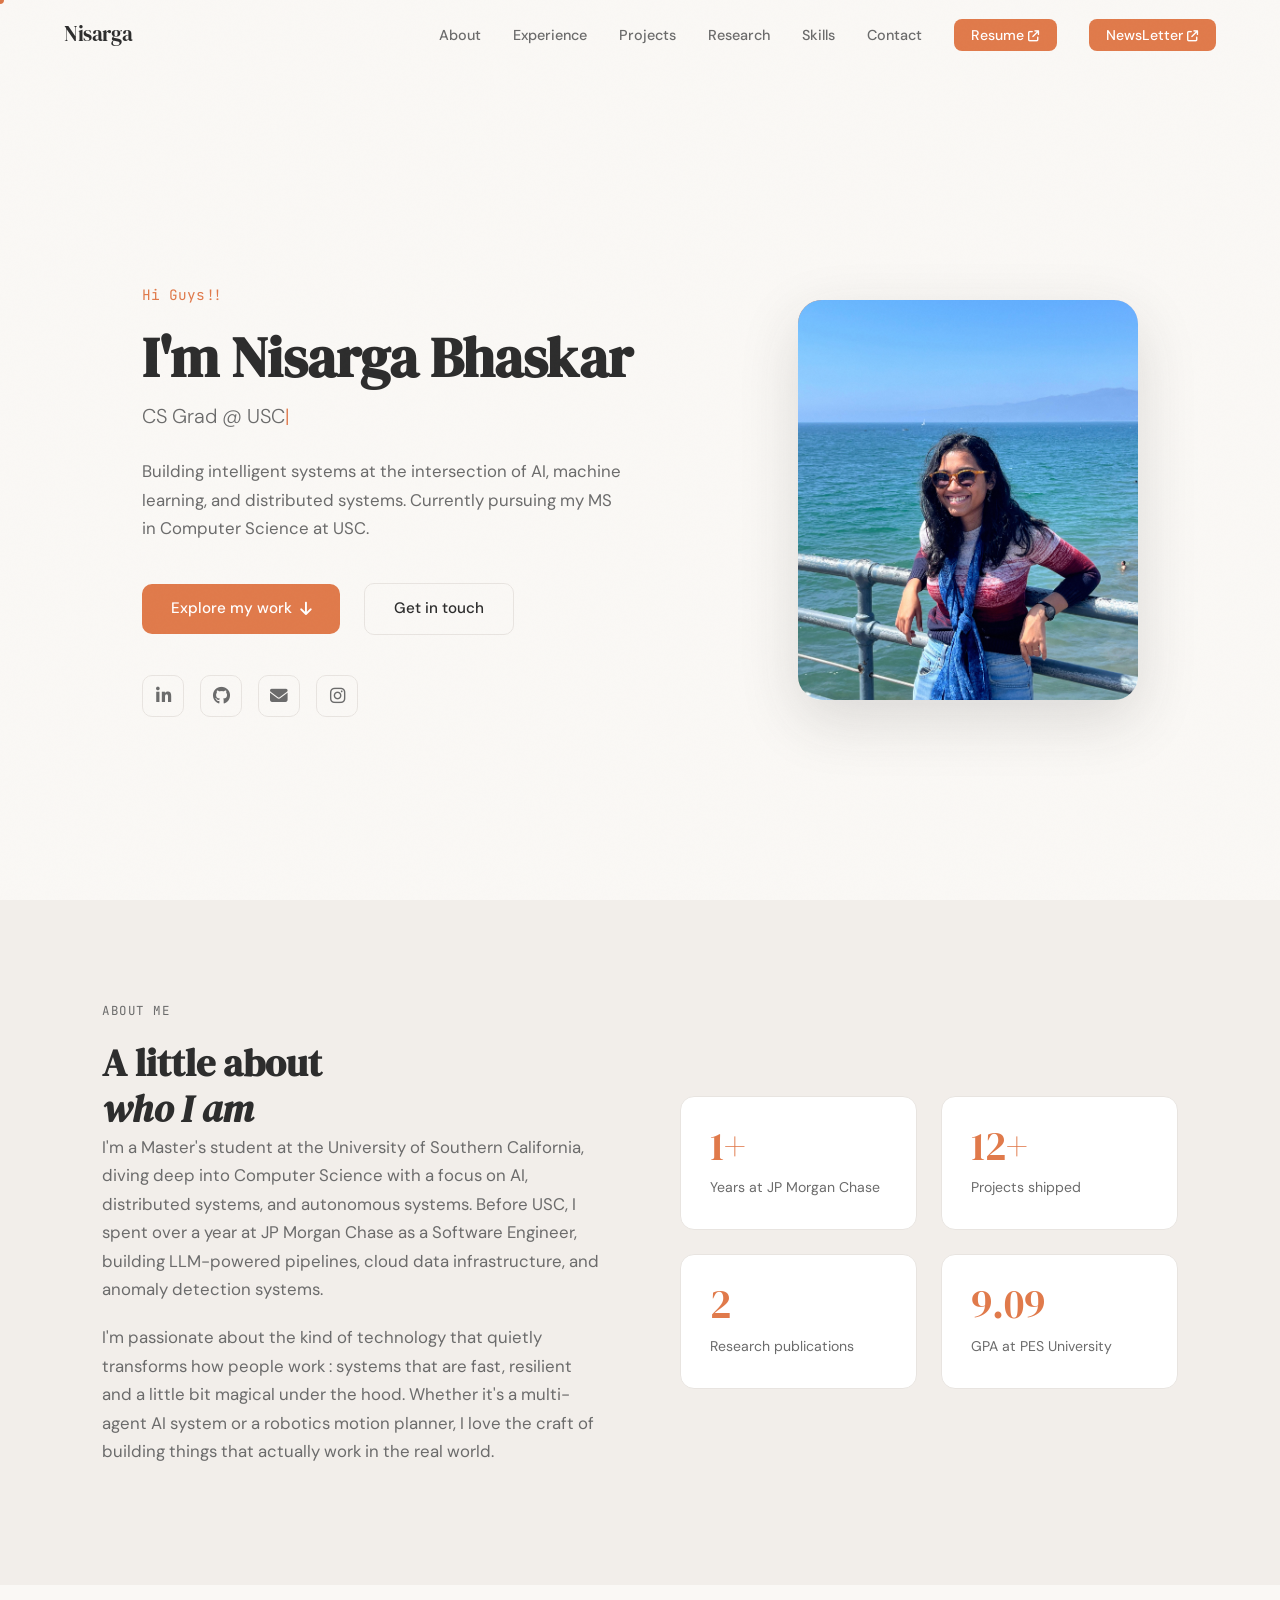
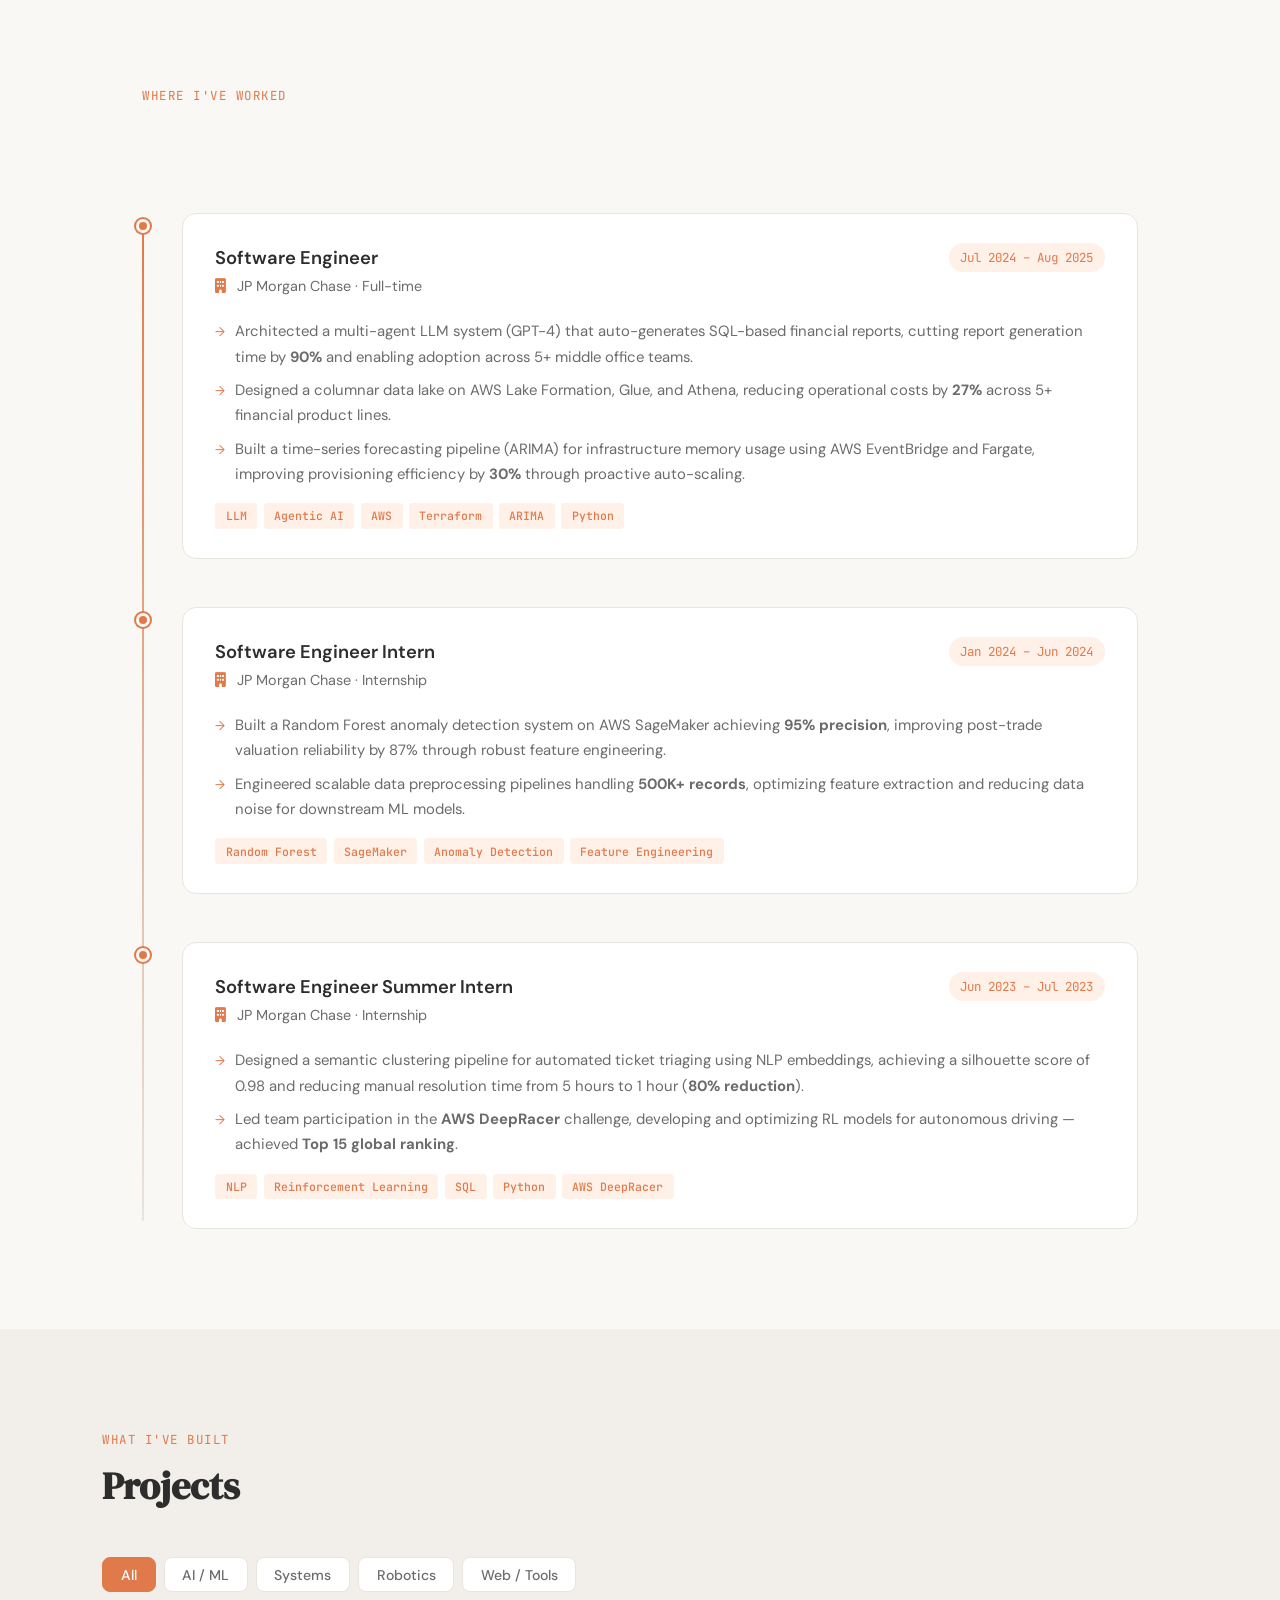
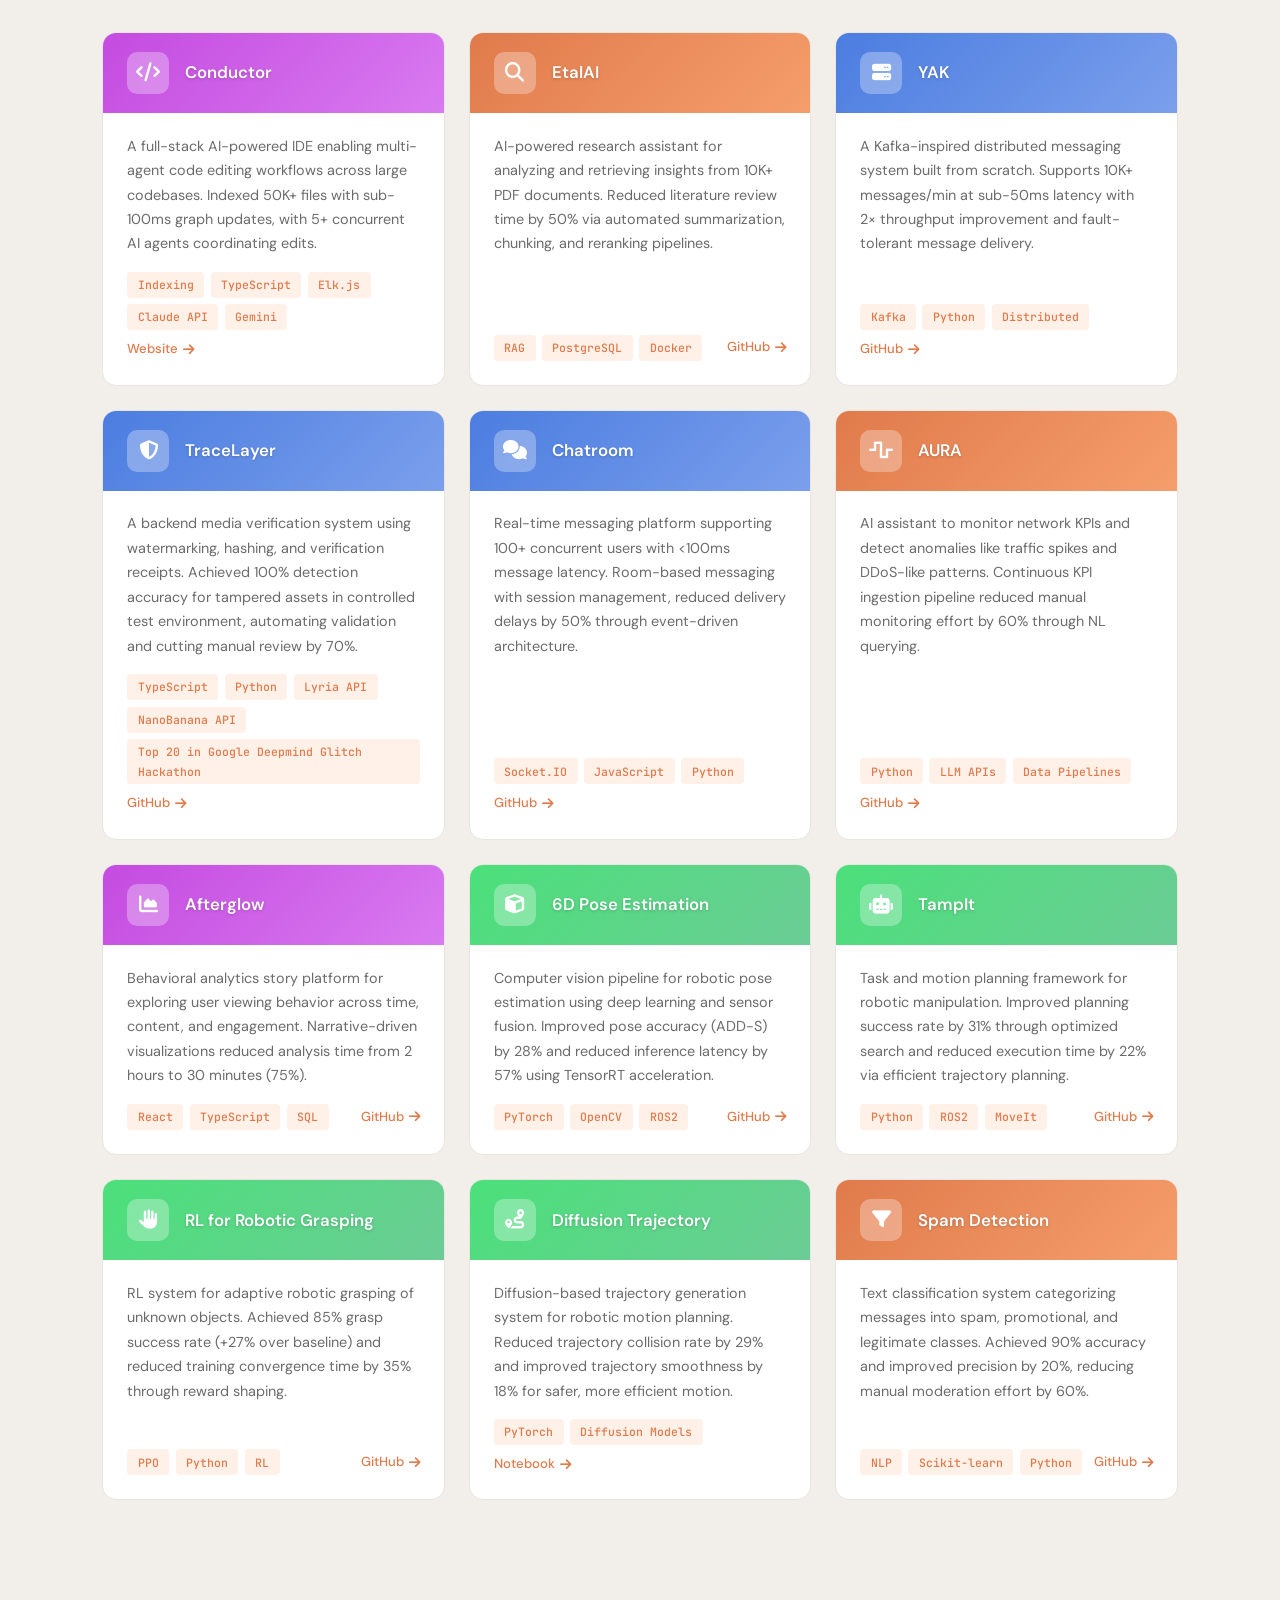
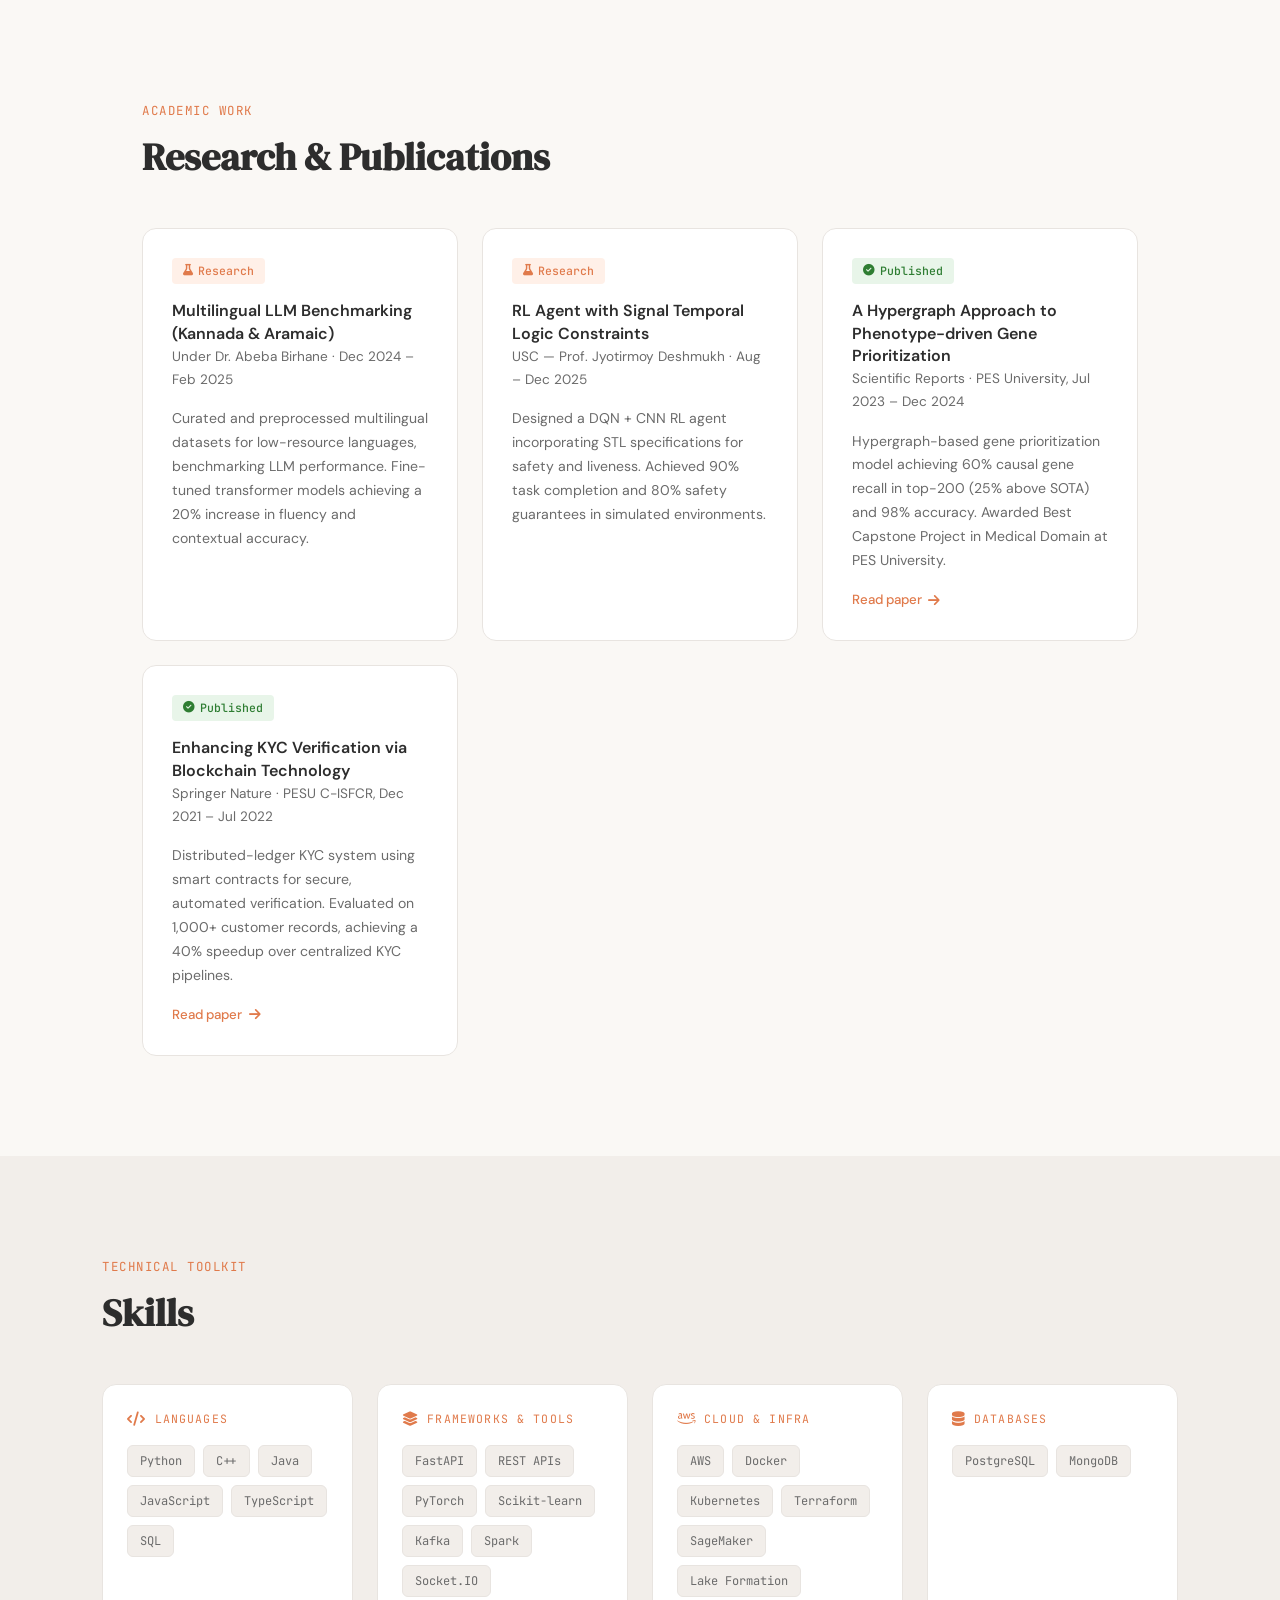
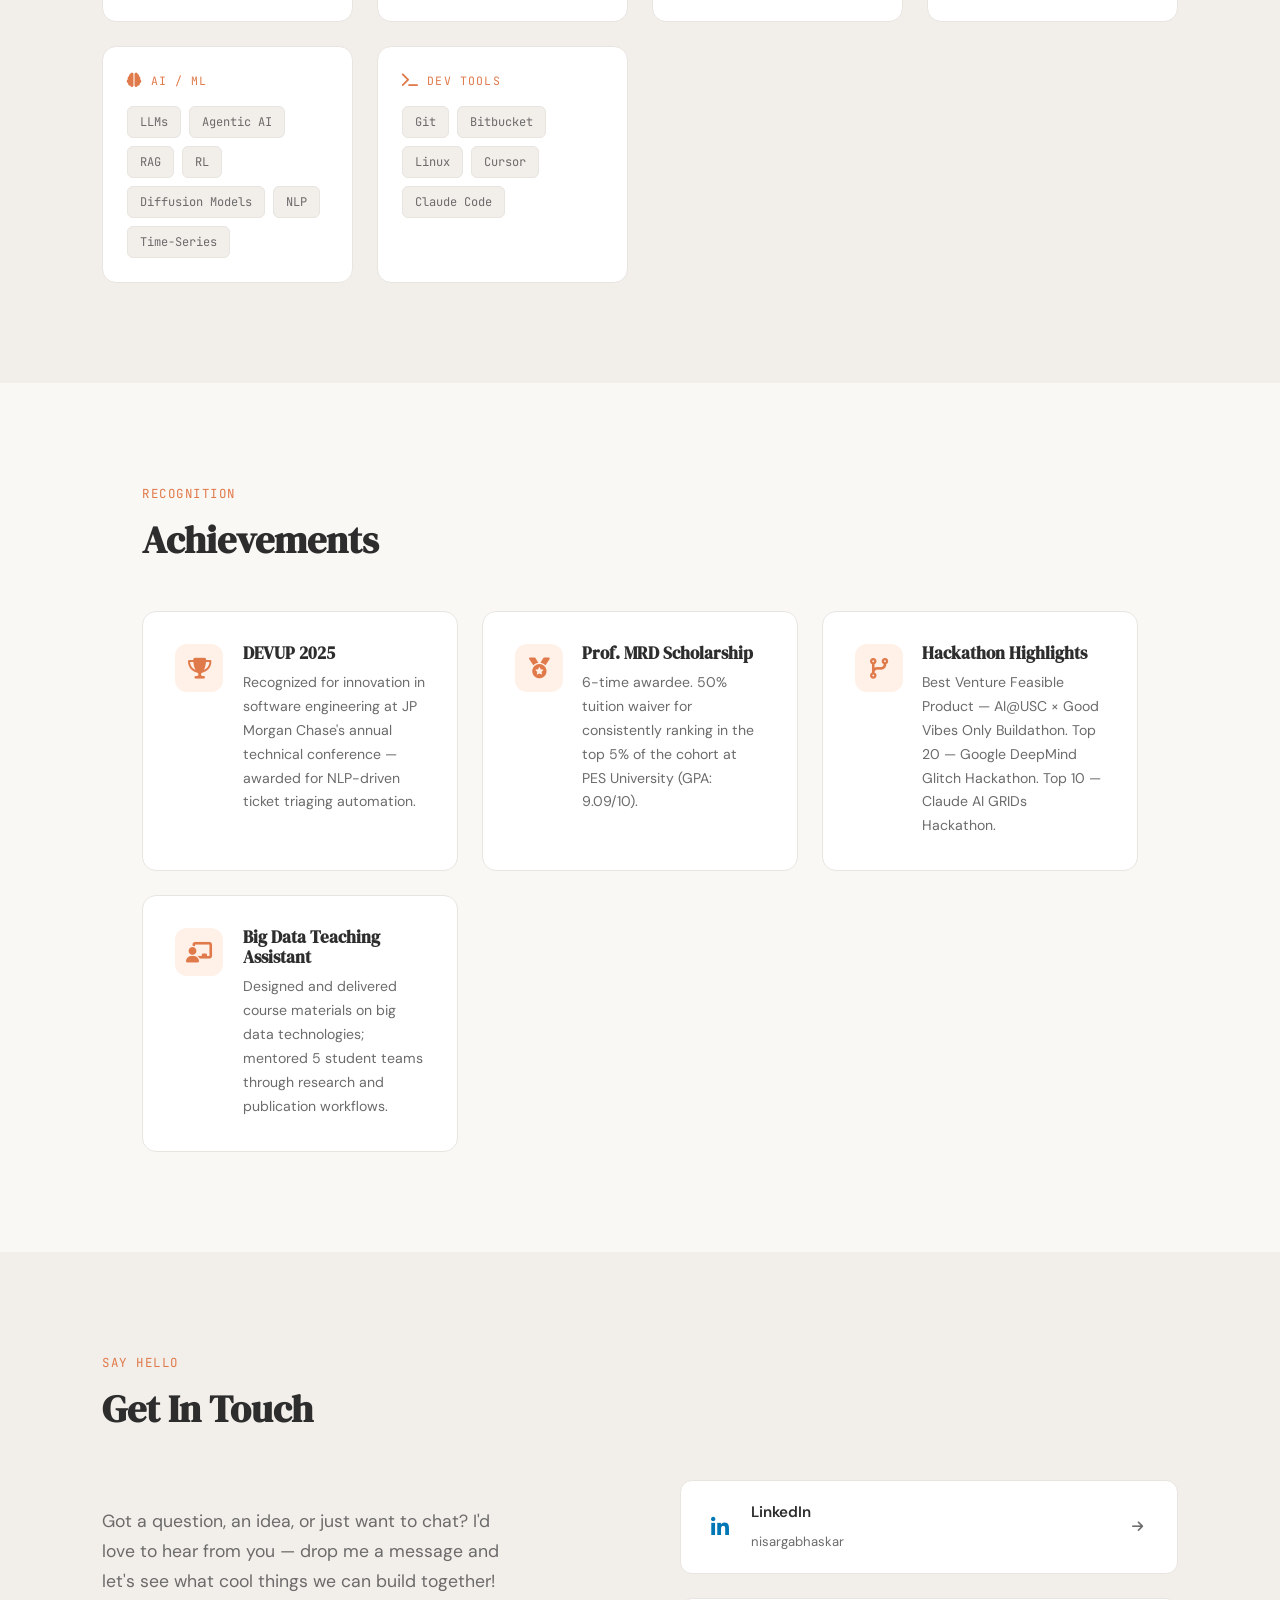
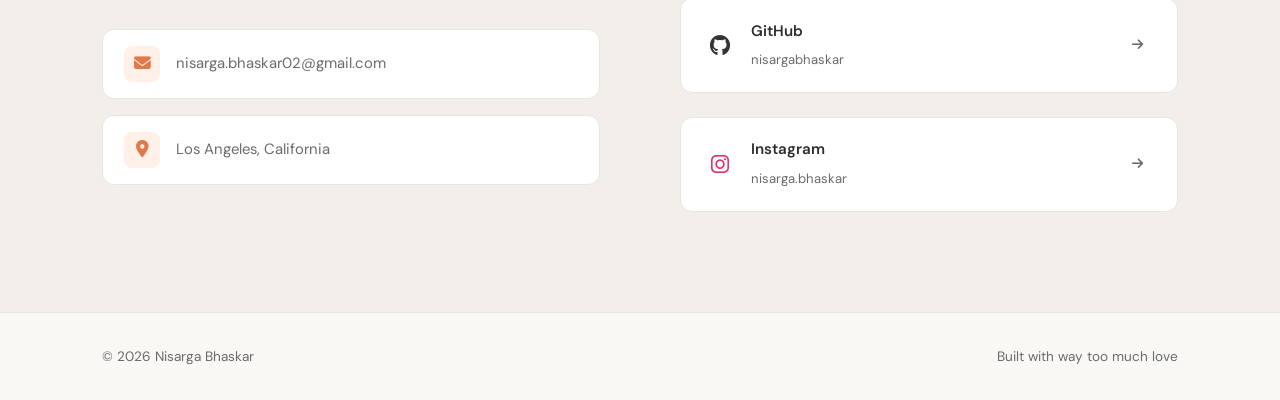
==== commit e3b93b36: "Adding my newsletter" ====
--- a/index.html
+++ b/index.html
@@ -34,6 +34,12 @@
       <a href="https://drive.google.com/file/d/1raFfLiMmE6HdtcIfoRST18NXrPZxquO0/view?usp=drive_link"
          target="_blank" rel="noopener" class="nav-resume">
         Resume <i class="fa-solid fa-arrow-up-right-from-square" style="font-size:0.7rem;"></i>
+      </a>
+    </li>
+    <li>
+      <a href="https://drive.google.com/file/d/1AqZQmW4uv2HUum4X_uni_J6r-mV0wQcH/view?usp=drive_link"
+         target="_blank" rel="noopener" class="nav-resume">
+        NewsLetter <i class="fa-solid fa-arrow-up-right-from-square" style="font-size:0.7rem;"></i>
       </a>
     </li>
   </ul>
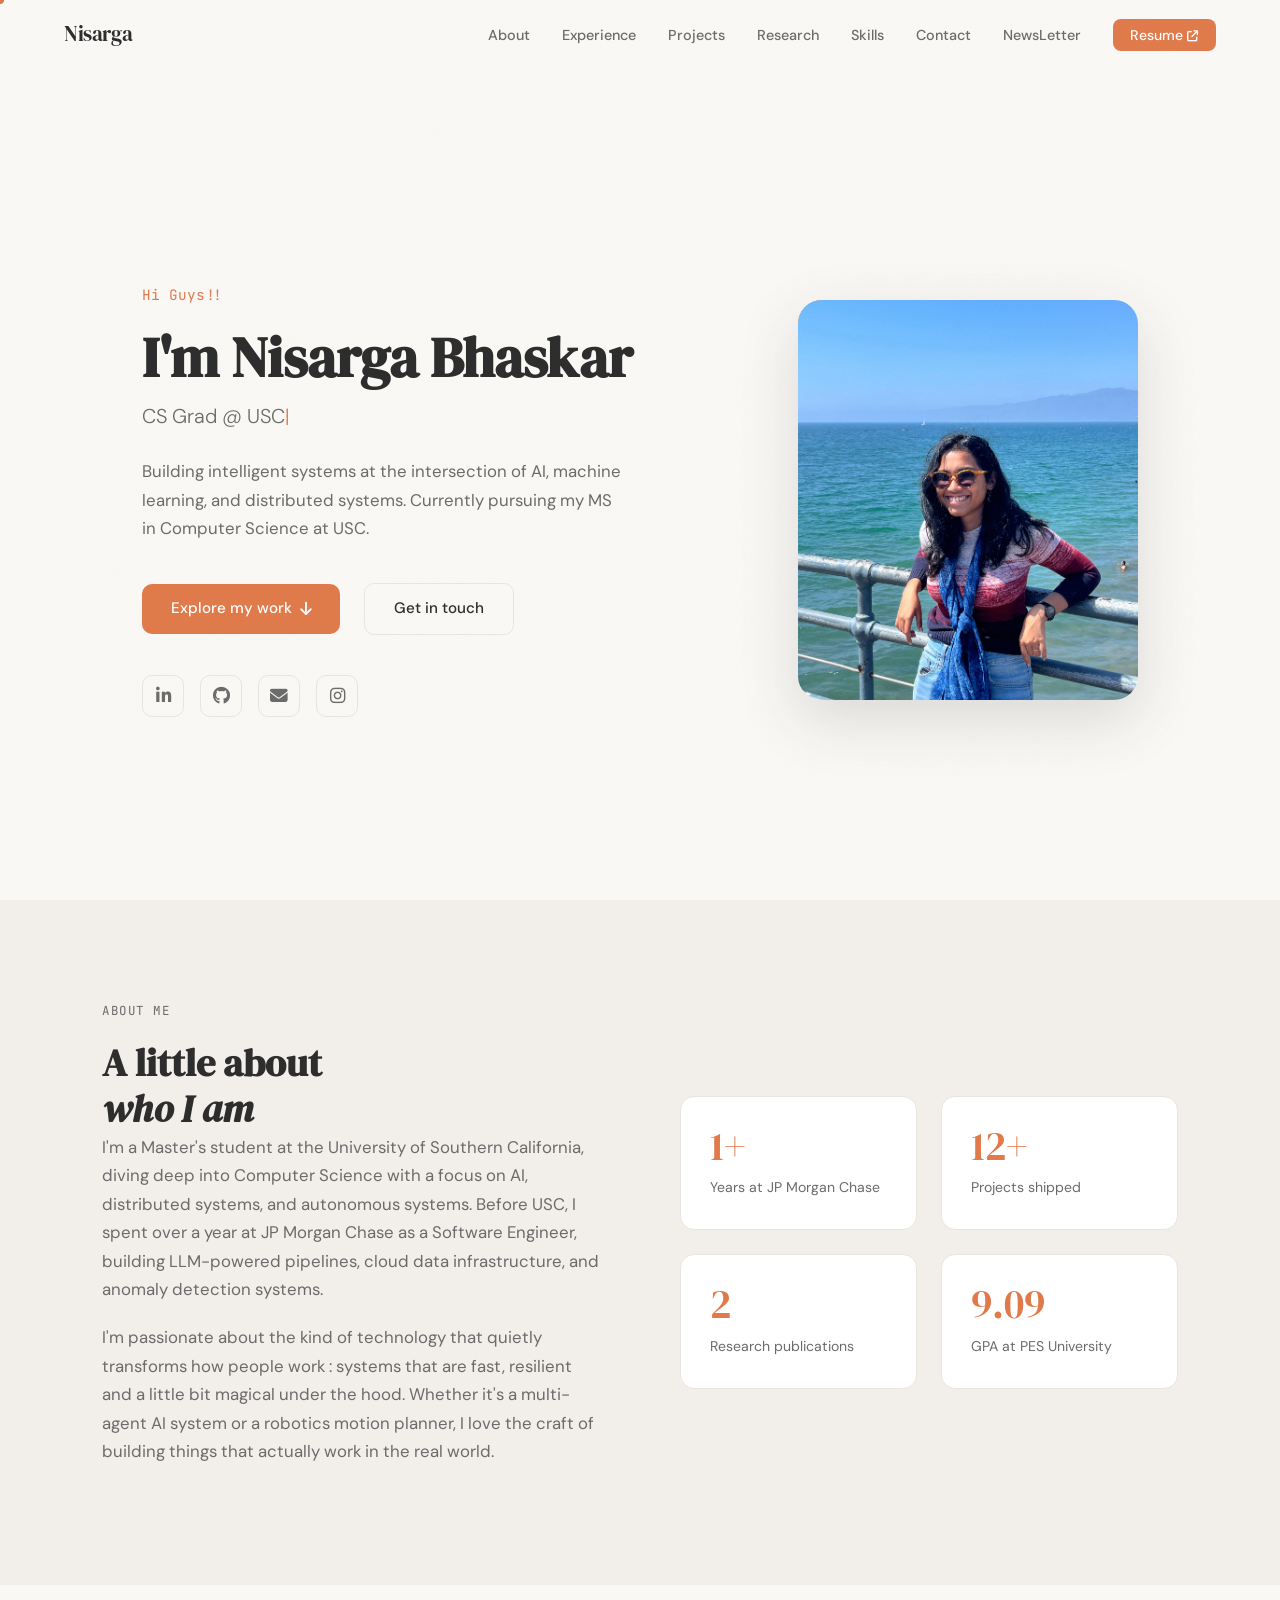
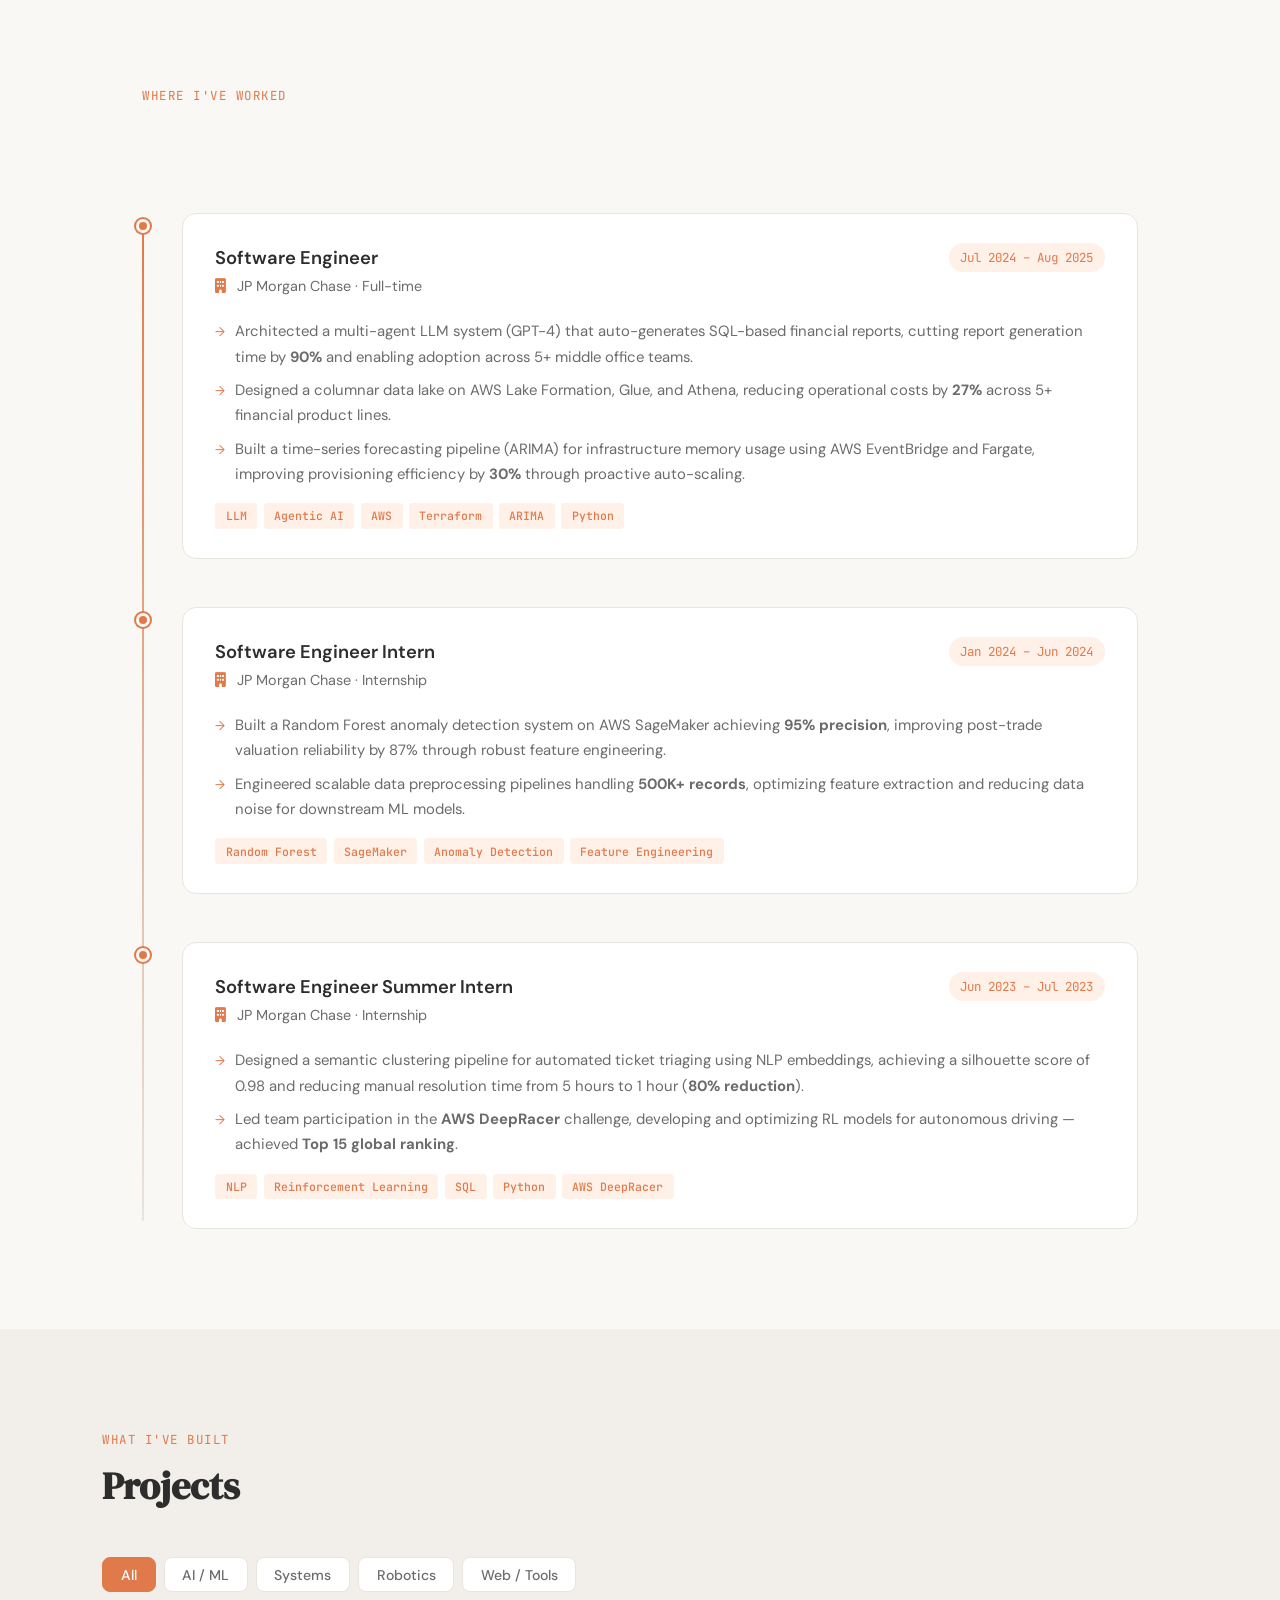
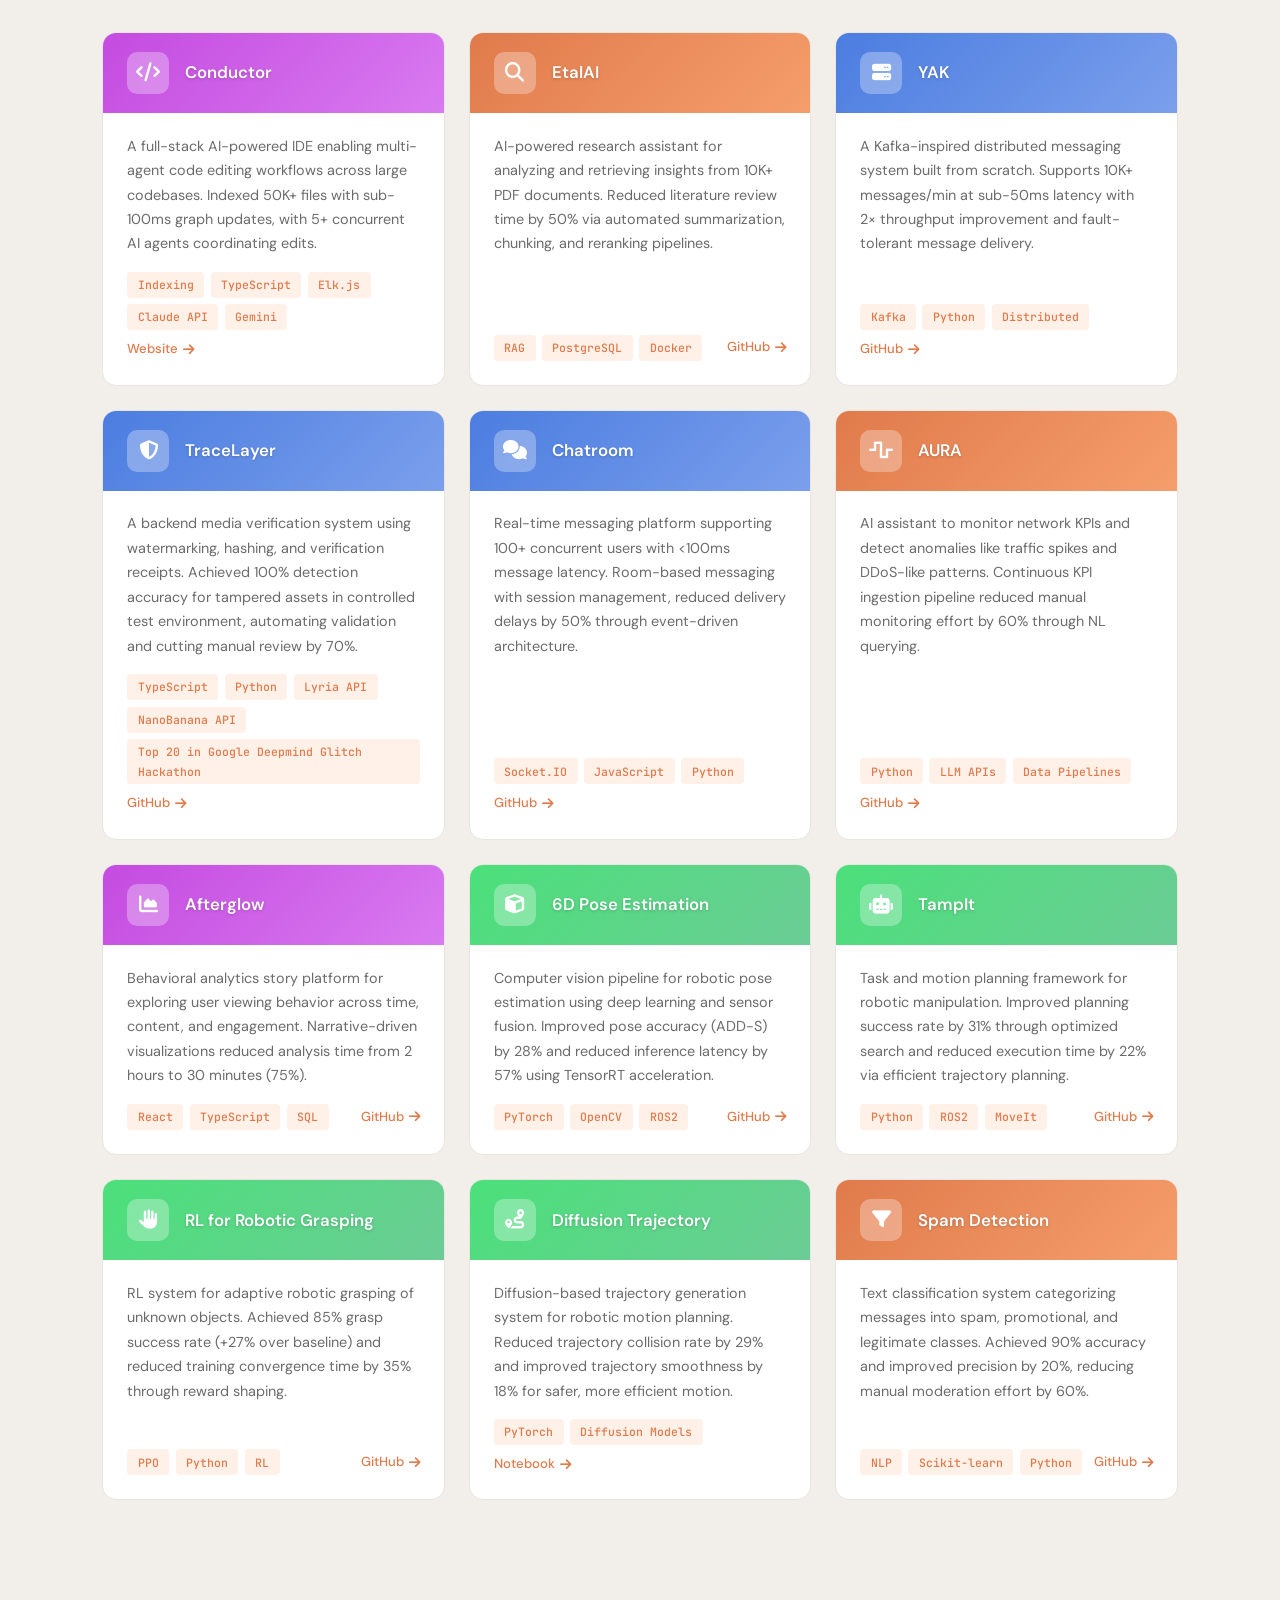
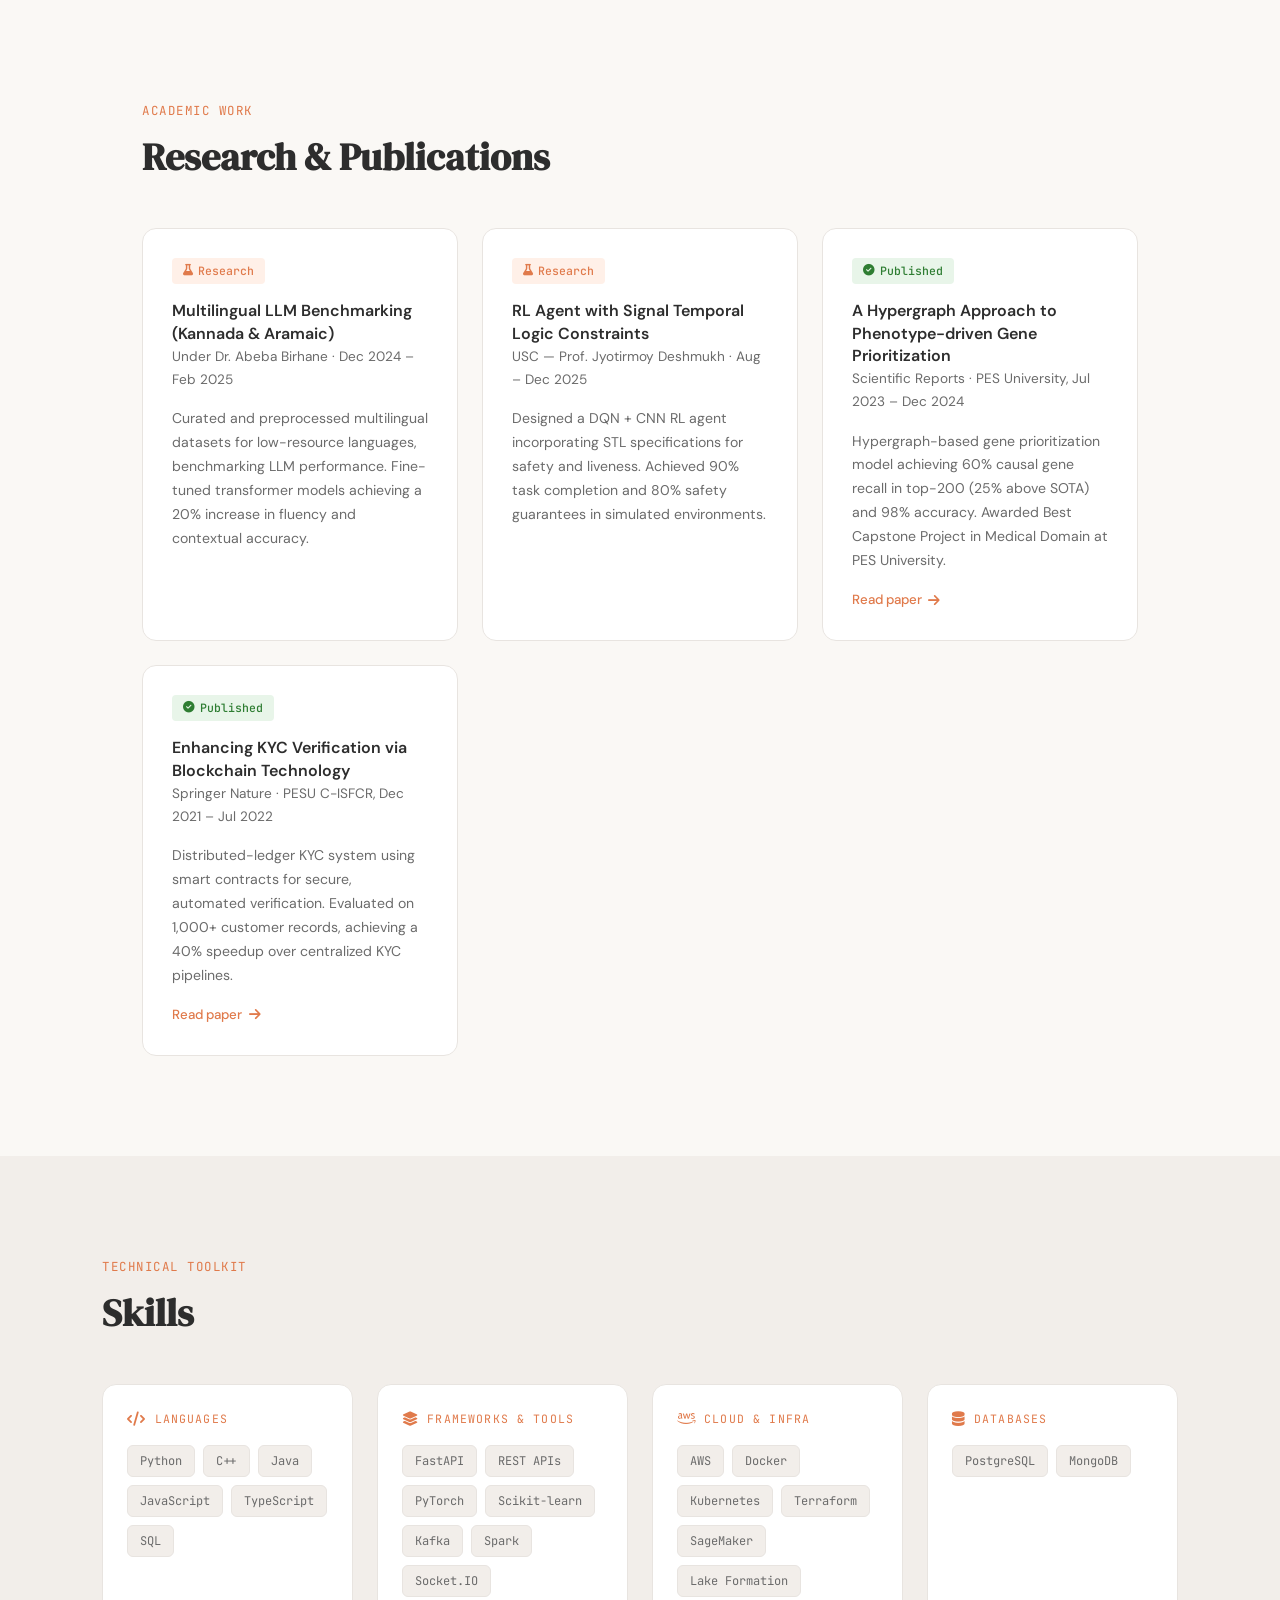
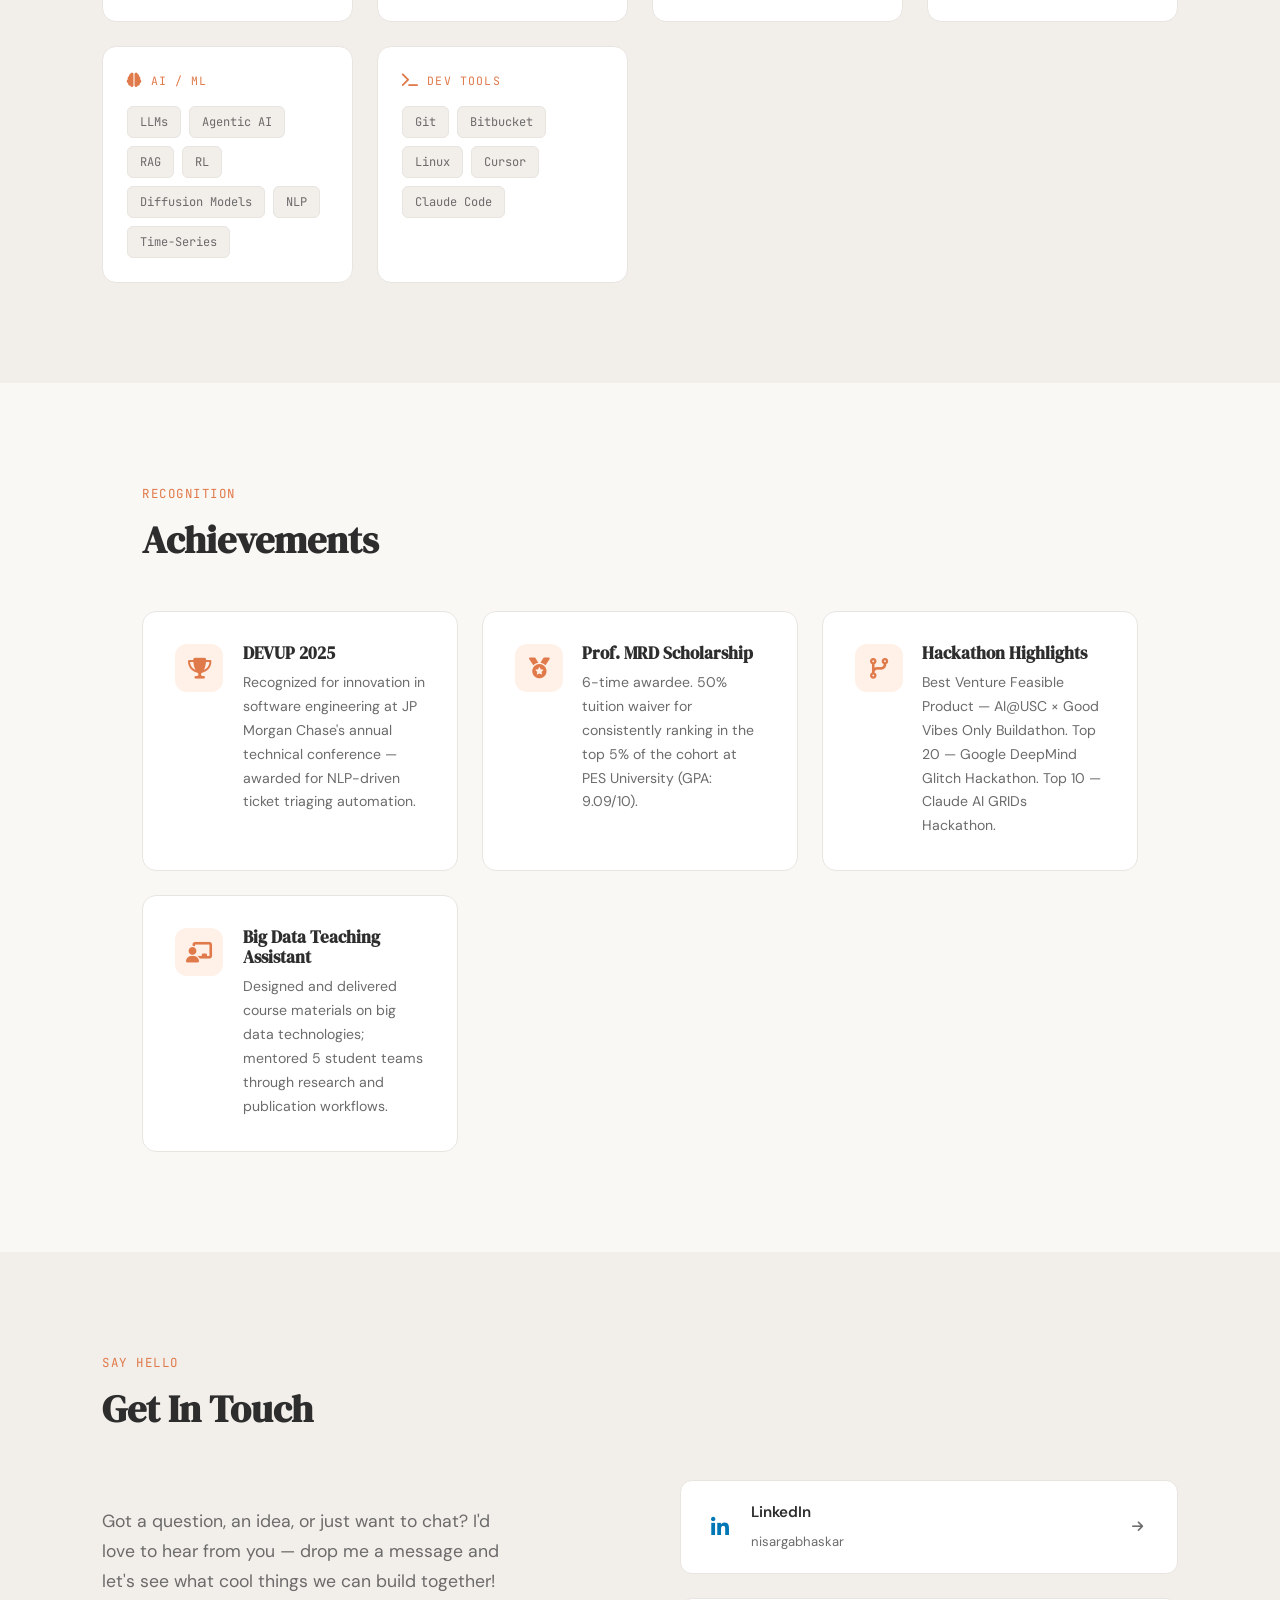
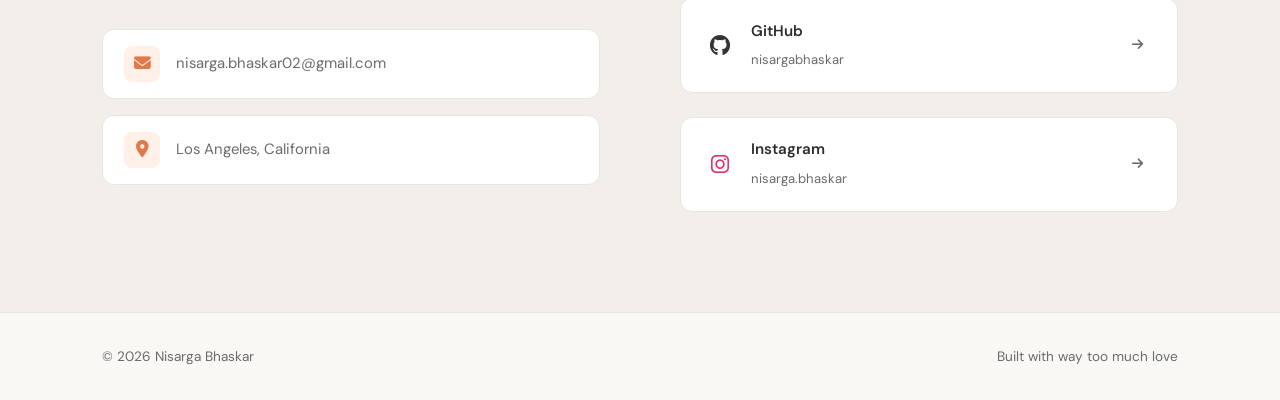
==== commit 7575463a: "updated icon and the newsletter look" ====
--- a/index.html
+++ b/index.html
@@ -3,7 +3,8 @@
 <head>
   <meta charset="UTF-8" />
   <meta name="viewport" content="width=device-width, initial-scale=1.0" />
-  <title>Nisarga Bhaskar — Software Engineer & AI/ML Enthusiast</title>
+  <link rel="icon" href="images/logo.png" type="image/png" />
+  <title>Nisarga Bhaskar</title>
   <meta name="description" content="CS grad student at USC | Former Software Engineer at JP Morgan Chase | AI/ML, Systems, Software Engineering" />
 
   <!-- Fonts -->
@@ -30,18 +31,13 @@
     <li><a href="#research">Research</a></li>
     <li><a href="#skills">Skills</a></li>
     <li><a href="#contact">Contact</a></li>
+    <li><a href="https://drive.google.com/file/d/1AqZQmW4uv2HUum4X_uni_J6r-mV0wQcH/view?usp=drive_link">NewsLetter</a></li>
     <li>
       <a href="https://drive.google.com/file/d/1raFfLiMmE6HdtcIfoRST18NXrPZxquO0/view?usp=drive_link"
          target="_blank" rel="noopener" class="nav-resume">
         Resume <i class="fa-solid fa-arrow-up-right-from-square" style="font-size:0.7rem;"></i>
       </a>
-    </li>
-    <li>
-      <a href="https://drive.google.com/file/d/1AqZQmW4uv2HUum4X_uni_J6r-mV0wQcH/view?usp=drive_link"
-         target="_blank" rel="noopener" class="nav-resume">
-        NewsLetter <i class="fa-solid fa-arrow-up-right-from-square" style="font-size:0.7rem;"></i>
-      </a>
-    </li>
+    </li> 
   </ul>
 
   <button class="nav-hamburger" aria-label="Toggle menu" aria-expanded="false">
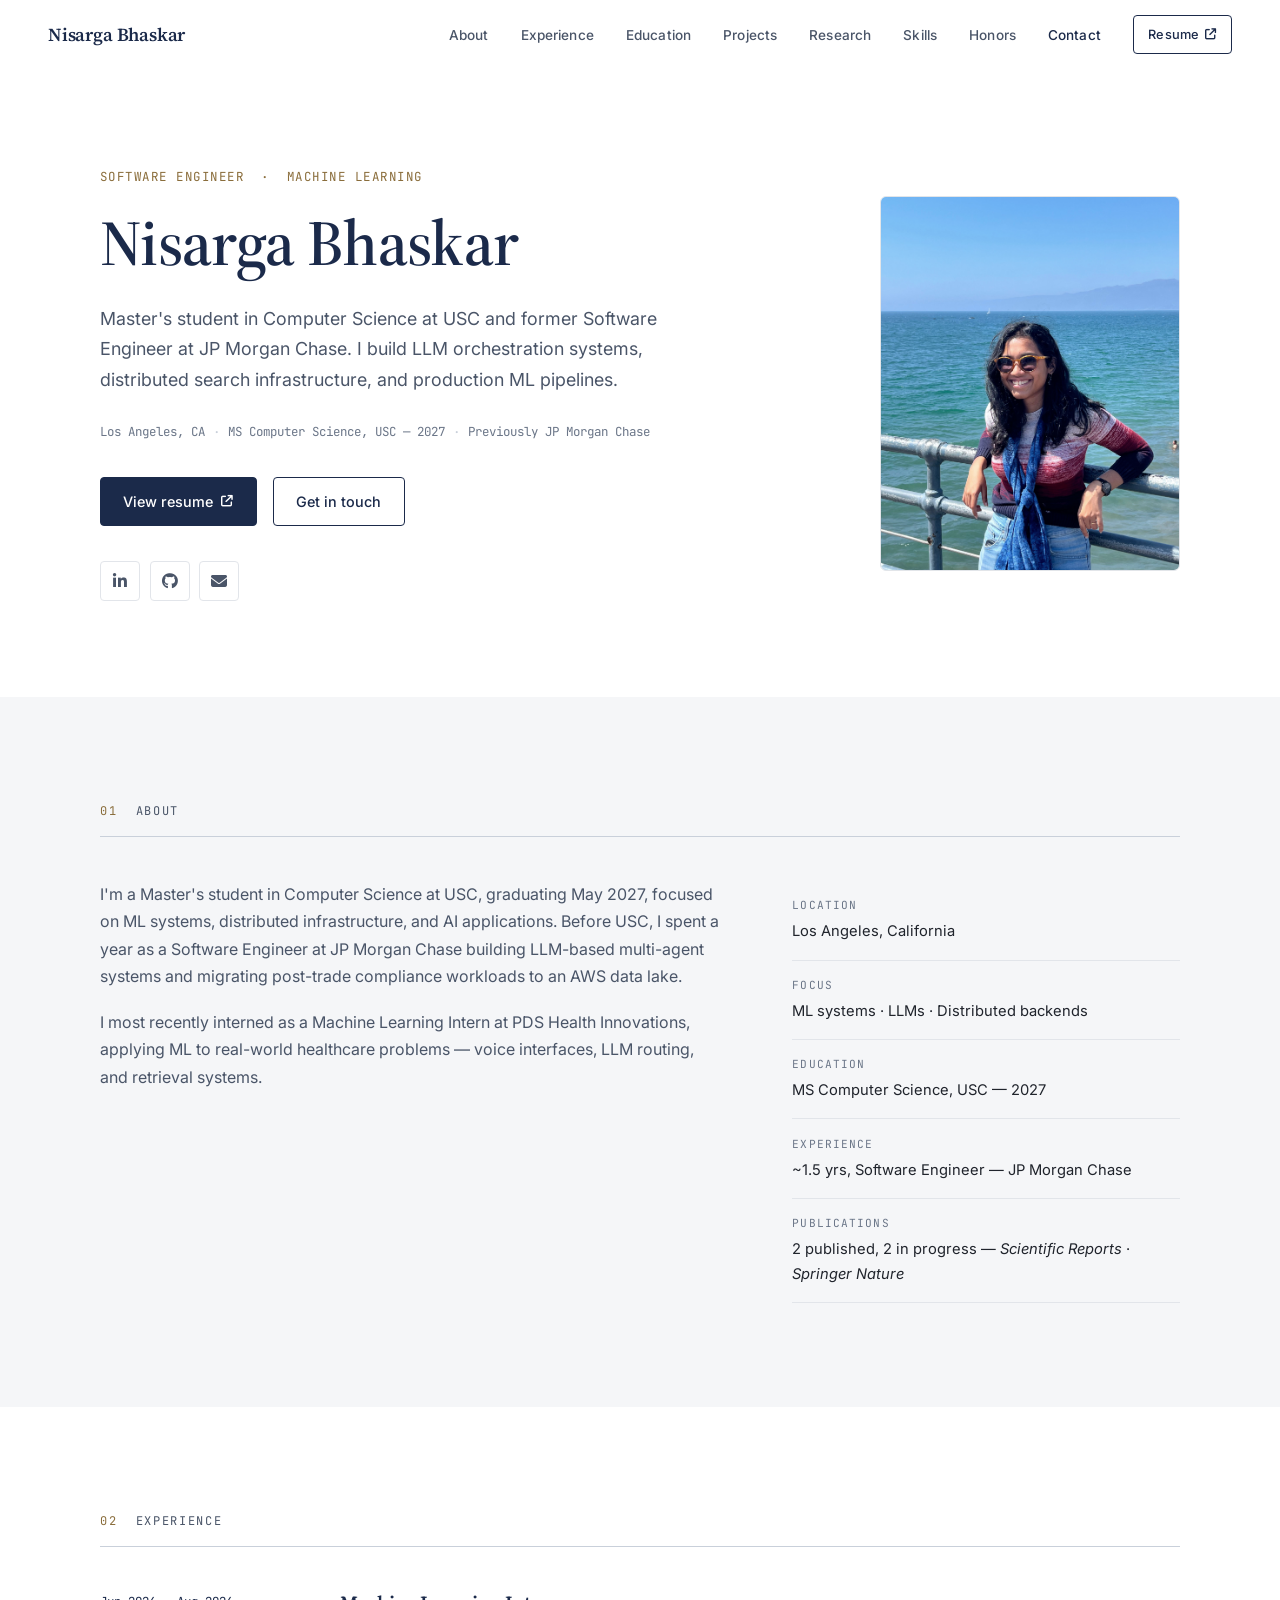
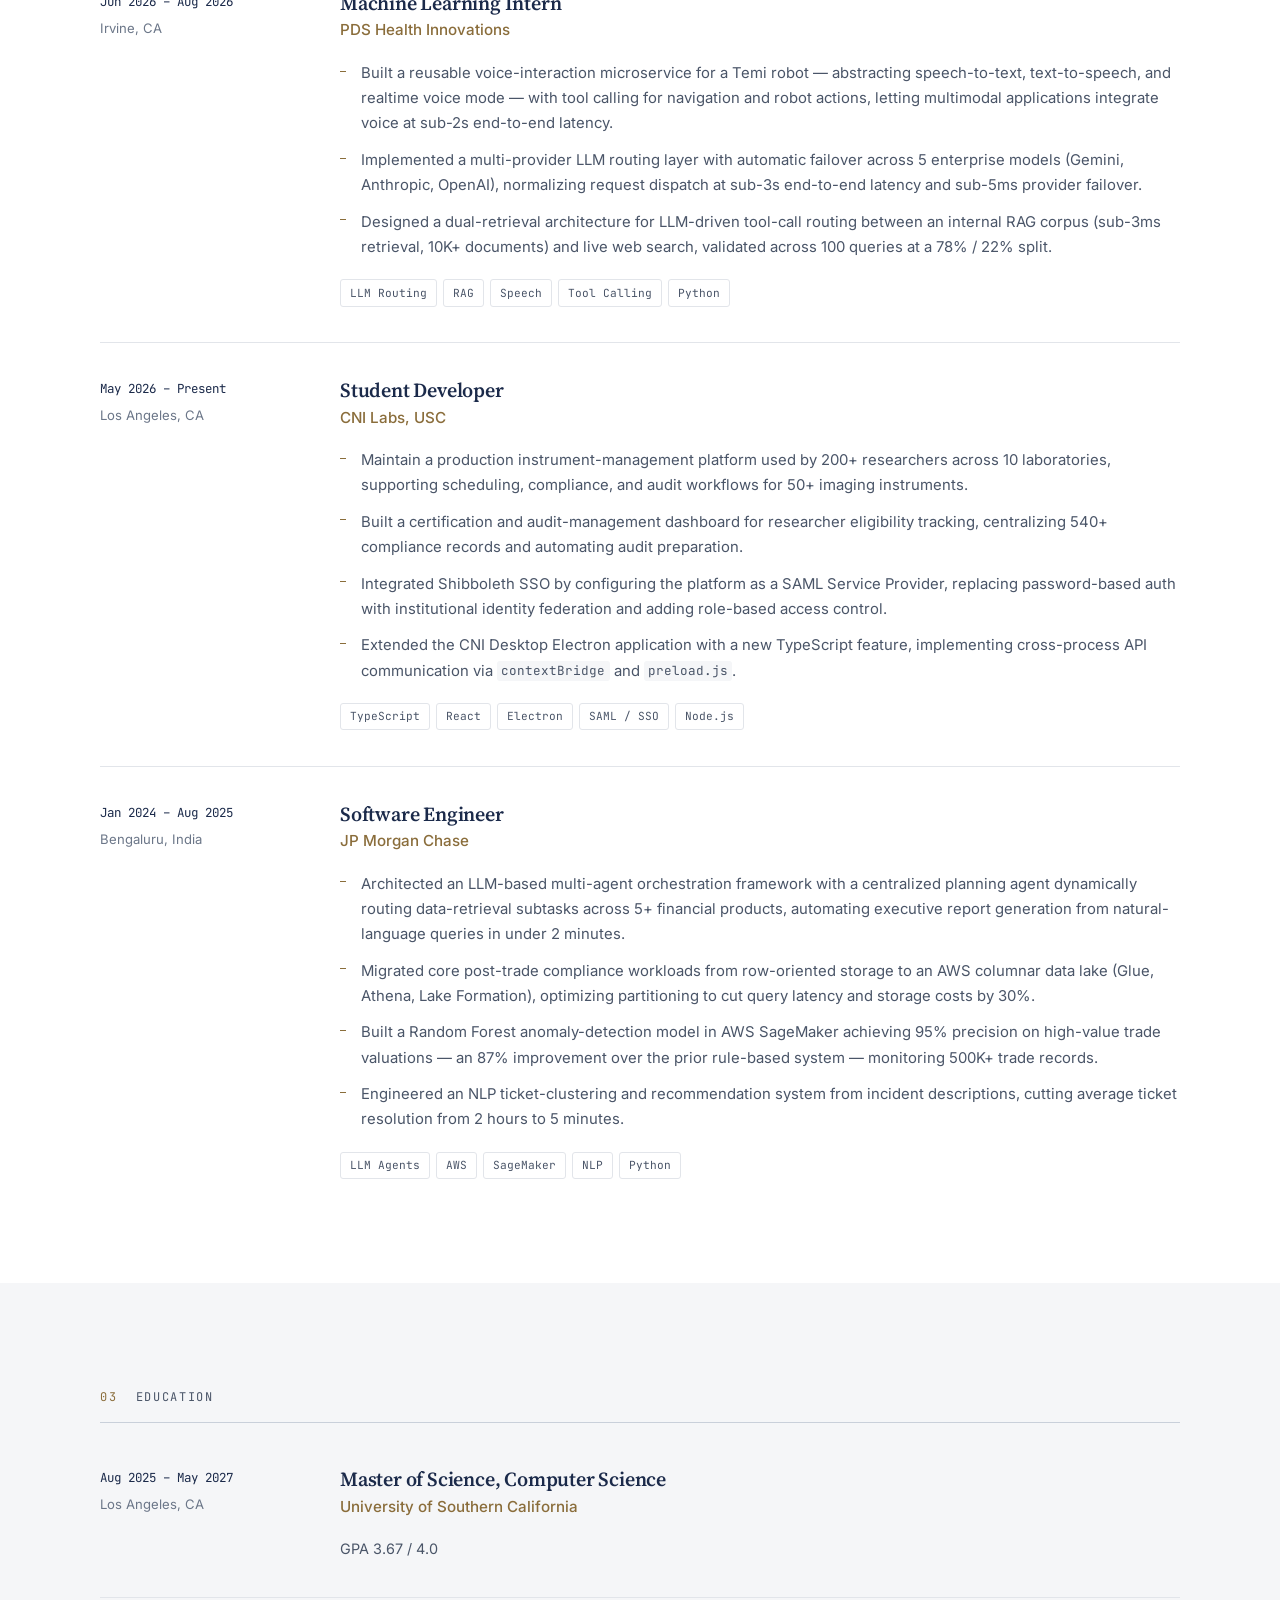
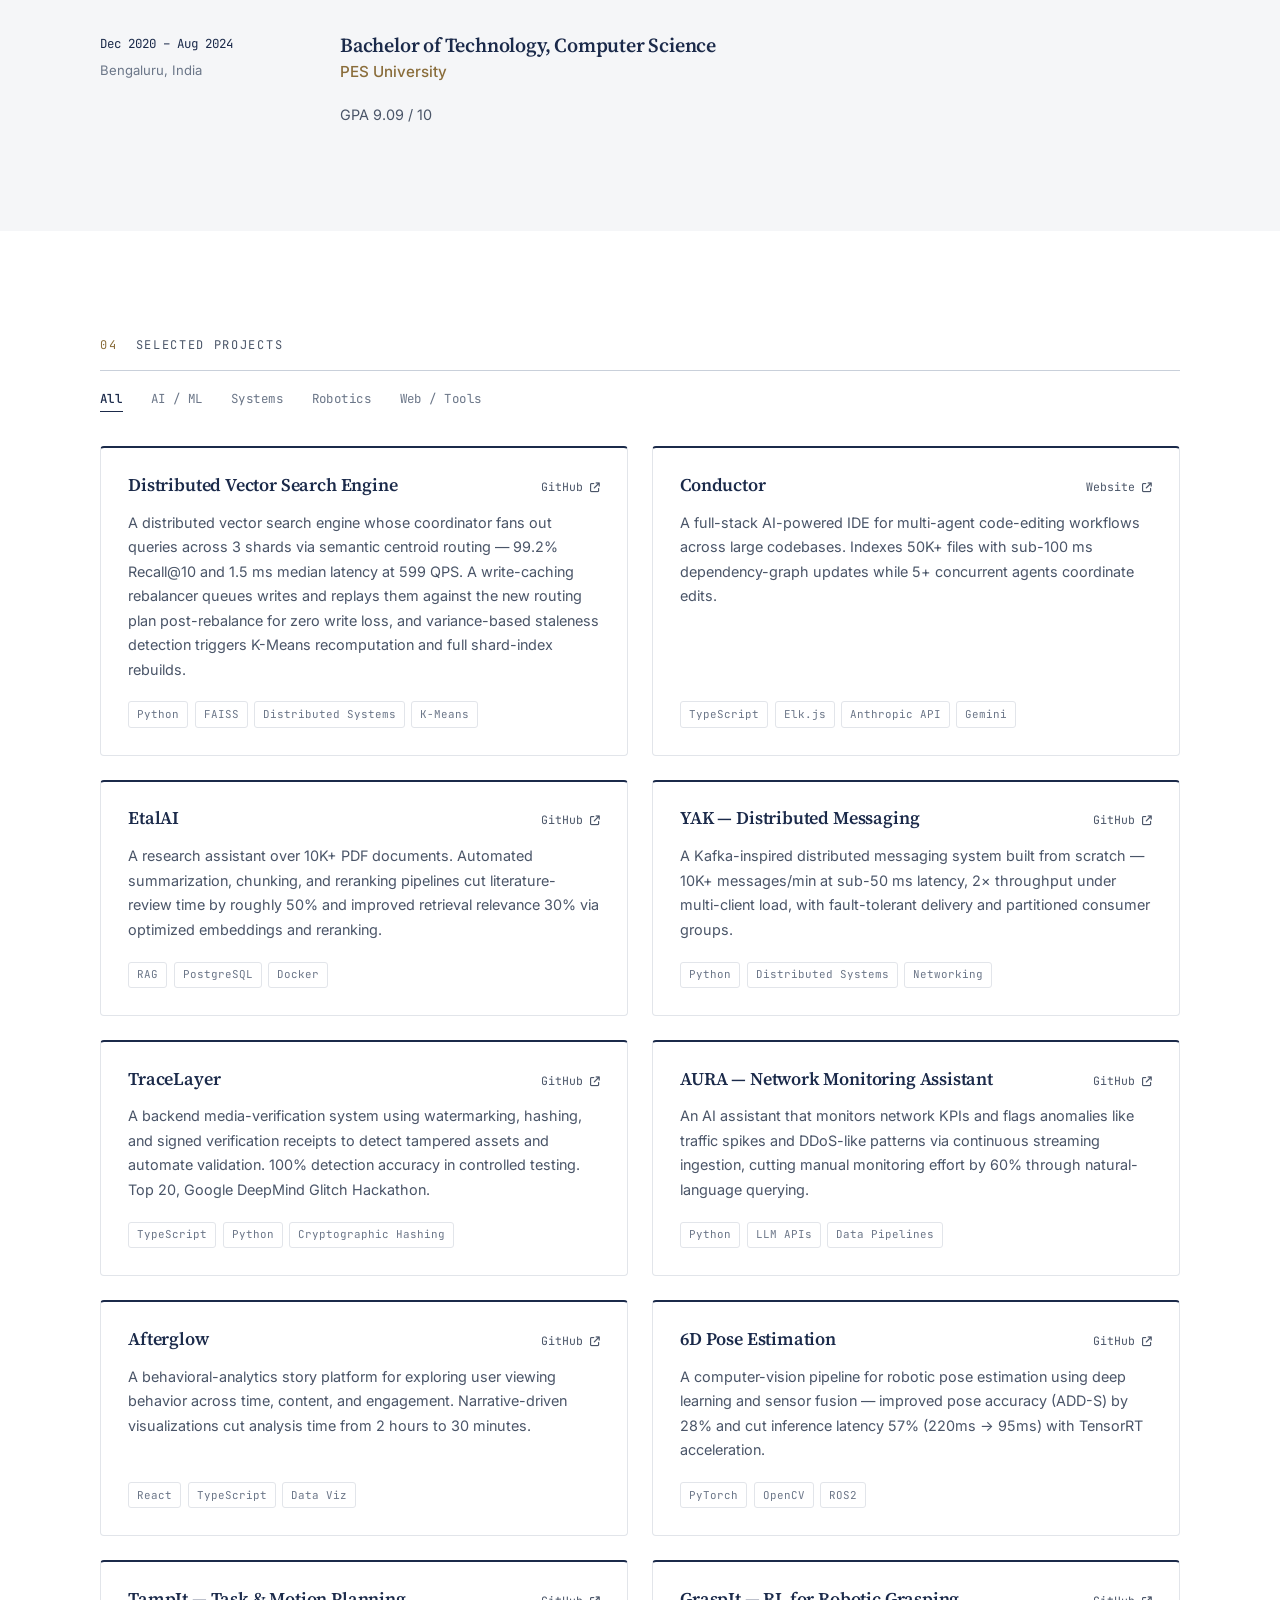
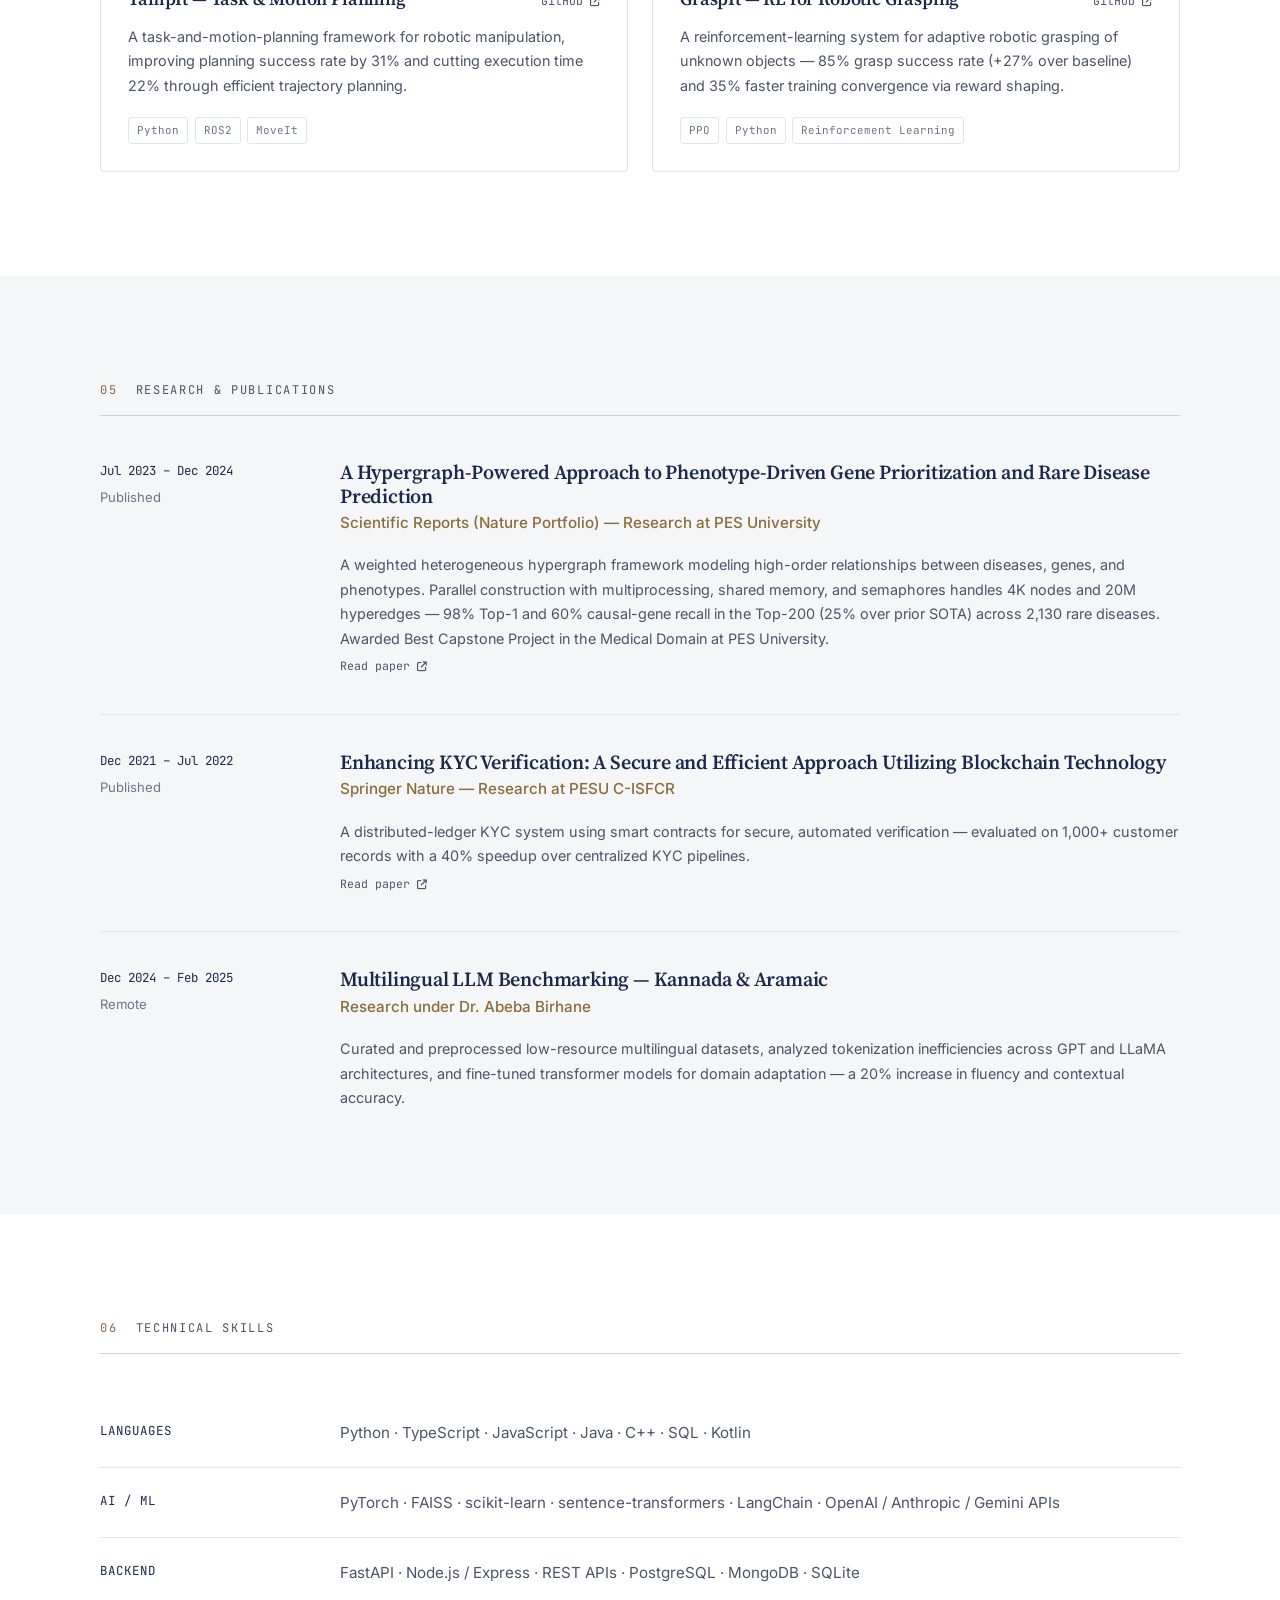
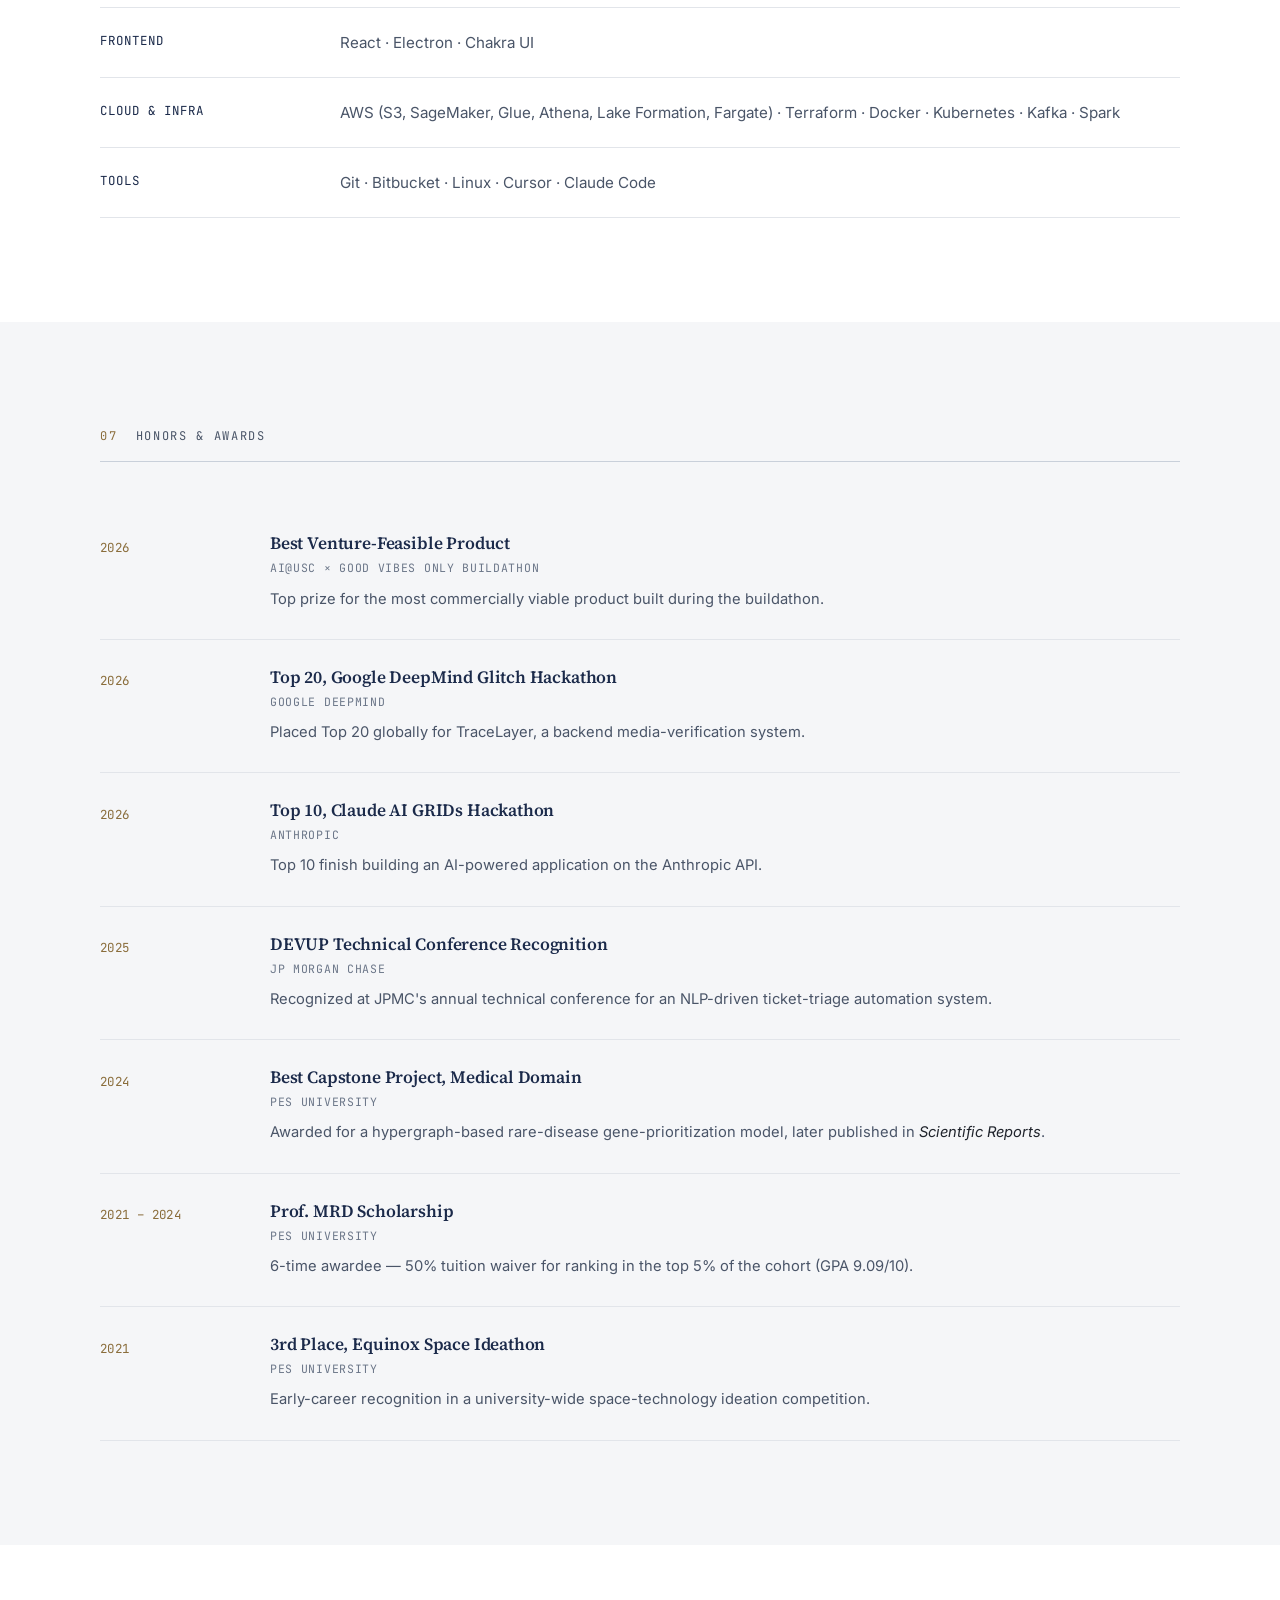
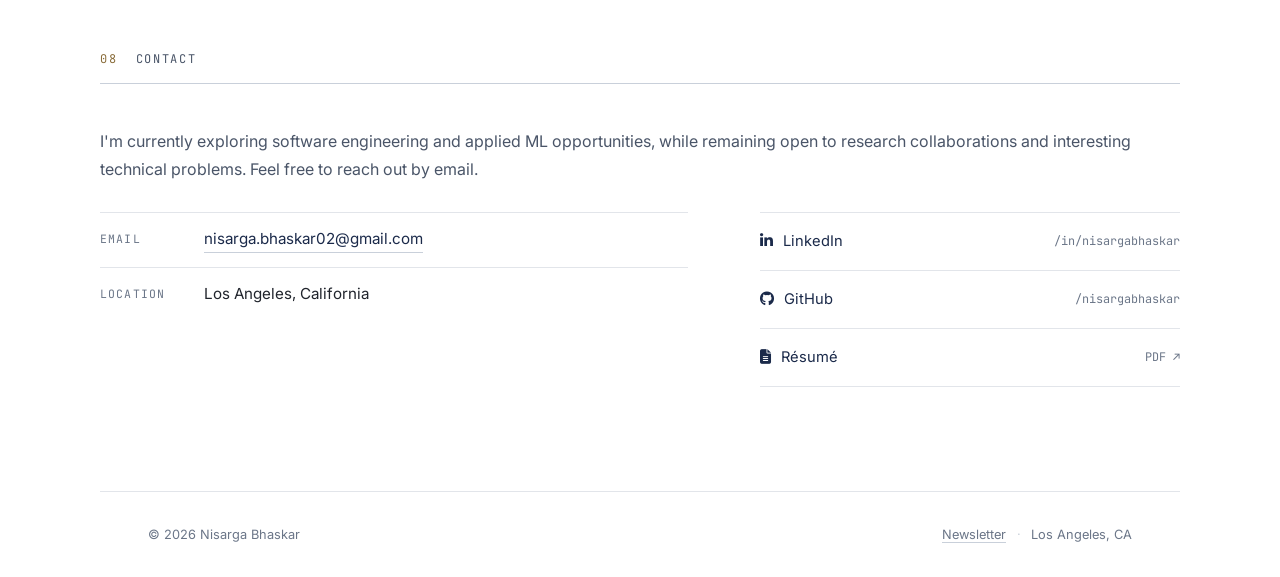
==== commit daec76ad: "Updated resume" ====
--- a/index.html
+++ b/index.html
@@ -4,40 +4,39 @@
   <meta charset="UTF-8" />
   <meta name="viewport" content="width=device-width, initial-scale=1.0" />
   <link rel="icon" href="images/logo.png" type="image/png" />
-  <title>Nisarga Bhaskar</title>
-  <meta name="description" content="CS grad student at USC | Former Software Engineer at JP Morgan Chase | AI/ML, Systems, Software Engineering" />
+  <title>Nisarga Bhaskar — Software Engineer &amp; Machine Learning</title>
+  <meta name="description" content="Nisarga Bhaskar — MS Computer Science student at USC and former Software Engineer at JP Morgan Chase. I build LLM orchestration systems, distributed search infrastructure, and production ML pipelines." />
 
   <!-- Fonts -->
   <link rel="preconnect" href="https://fonts.googleapis.com" />
   <link rel="preconnect" href="https://fonts.gstatic.com" crossorigin />
-  <link href="https://fonts.googleapis.com/css2?family=DM+Serif+Display:ital@0;1&family=DM+Sans:ital,opsz,wght@0,9..40,300;0,9..40,400;0,9..40,500;0,9..40,600;1,9..40,300&family=JetBrains+Mono:wght@400;500&display=swap" rel="stylesheet" />
+  <link href="https://fonts.googleapis.com/css2?family=Inter:wght@400;500;600&family=Source+Serif+4:opsz,wght@8..60,400;8..60,500;8..60,600&family=JetBrains+Mono:wght@400;500&display=swap" rel="stylesheet" />
 
   <!-- Font Awesome -->
   <link rel="stylesheet" href="https://cdnjs.cloudflare.com/ajax/libs/font-awesome/6.5.0/css/all.min.css" />
 
-  <!-- Our design system -->
   <link rel="stylesheet" href="style.css" />
 </head>
 <body>
 
 <!-- ── NAVIGATION ─────────────────────────── -->
 <nav id="nav" role="navigation" aria-label="Main navigation">
-  <a href="#hero" class="nav-logo">Nisarga</a>
+  <a href="#hero" class="nav-logo">Nisarga Bhaskar</a>
 
   <ul class="nav-links" role="list">
     <li><a href="#about">About</a></li>
     <li><a href="#experience">Experience</a></li>
+    <li><a href="#education">Education</a></li>
     <li><a href="#projects">Projects</a></li>
     <li><a href="#research">Research</a></li>
     <li><a href="#skills">Skills</a></li>
+    <li><a href="#honors">Honors</a></li>
     <li><a href="#contact">Contact</a></li>
-    <li><a href="https://drive.google.com/file/d/1AqZQmW4uv2HUum4X_uni_J6r-mV0wQcH/view?usp=drive_link">NewsLetter</a></li>
     <li>
-      <a href="https://drive.google.com/file/d/1raFfLiMmE6HdtcIfoRST18NXrPZxquO0/view?usp=drive_link"
-         target="_blank" rel="noopener" class="nav-resume">
-        Resume <i class="fa-solid fa-arrow-up-right-from-square" style="font-size:0.7rem;"></i>
+      <a href="https://drive.google.com/file/d/1raFfLiMmE6HdtcIfoRST18NXrPZxquO0/view?usp=drive_link" target="_blank" rel="noopener" class="nav-resume">
+        Resume <i class="fa-solid fa-arrow-up-right-from-square"></i>
       </a>
-    </li> 
+    </li>
   </ul>
 
   <button class="nav-hamburger" aria-label="Toggle menu" aria-expanded="false">
@@ -46,187 +45,211 @@
 </nav>
 
 <!-- ── HERO ───────────────────────────────── -->
-<div id="hero">
-  <div class="hero-content">
-    <p class="hero-greeting">Hi Guys!!</p>
-    <h1 class="hero-name">I'm Nisarga Bhaskar</h1>
-    <p class="hero-title">
-      <span class="hero-title-typed"></span><span style="color:var(--accent);animation:blink 1s step-end infinite;">|</span>
-    </p>
-    <p class="hero-tagline">
-        Building intelligent systems at the intersection of AI, machine learning, and distributed systems. Currently pursuing my MS in Computer Science at USC.
-    </p>
-    <div class="hero-actions">
-      <a href="#projects" class="btn-primary">
-        Explore my work <i class="fa-solid fa-arrow-down"></i>
-      </a>
-      <a href="#contact" class="btn-outline">
-        Get in touch
-      </a>
-    </div>
-    <div class="hero-socials">
-      <a href="https://www.linkedin.com/in/nisargabhaskar/" target="_blank" rel="noopener" aria-label="LinkedIn">
-        <i class="fa-brands fa-linkedin-in"></i>
-      </a>
-      <a href="https://github.com/nisargabhaskar" target="_blank" rel="noopener" aria-label="GitHub">
-        <i class="fa-brands fa-github"></i>
-      </a>
-      <a href="mailto:nisarga.bhaskar02@gmail.com" aria-label="Email">
-        <i class="fa-solid fa-envelope"></i>
-      </a>
-      <a href="https://www.instagram.com/nisarga.bhaskar/" target="_blank" rel="noopener" aria-label="Instagram">
-        <i class="fa-brands fa-instagram"></i>
-      </a>
-    </div>
-  </div>
-
-  <div class="hero-image">
-    <div class="hero-image-wrap">
+<header id="hero">
+  <div class="hero-inner">
+    <div class="hero-content">
+      <p class="hero-eyebrow">Software Engineer &nbsp;·&nbsp; Machine Learning</p>
+      <h1 class="hero-name">Nisarga Bhaskar</h1>
+      <p class="hero-lead">
+        Master's student in Computer Science at USC and former Software Engineer at
+        JP Morgan Chase. I build LLM orchestration systems, distributed search
+        infrastructure, and production ML pipelines.
+      </p>
+      <p class="hero-meta">
+        <span>Los Angeles, CA</span>
+        <span class="dot">·</span>
+        <span>MS Computer Science, USC — 2027</span>
+        <span class="dot">·</span>
+        <span>Previously JP Morgan Chase</span>
+      </p>
+      <div class="hero-actions">
+        <a href="https://drive.google.com/file/d/1raFfLiMmE6HdtcIfoRST18NXrPZxquO0/view?usp=drive_link" target="_blank" rel="noopener" class="btn-primary">
+          View resume <i class="fa-solid fa-arrow-up-right-from-square"></i>
+        </a>
+        <a href="#contact" class="btn-ghost">Get in touch</a>
+      </div>
+      <div class="hero-socials">
+        <a href="https://www.linkedin.com/in/nisargabhaskar/" target="_blank" rel="noopener" aria-label="LinkedIn">
+          <i class="fa-brands fa-linkedin-in"></i>
+        </a>
+        <a href="https://github.com/nisargabhaskar" target="_blank" rel="noopener" aria-label="GitHub">
+          <i class="fa-brands fa-github"></i>
+        </a>
+        <a href="mailto:nisarga.bhaskar02@gmail.com" aria-label="Email">
+          <i class="fa-solid fa-envelope"></i>
+        </a>
+      </div>
+    </div>
+
+    <div class="hero-portrait">
       <img src="images/profilepic.jpeg" alt="Nisarga Bhaskar" loading="eager" />
     </div>
   </div>
-</div>
+</header>
 
 <!-- ── ABOUT ──────────────────────────────── -->
-<div id="about">
-  <div class="about-inner">
-    <div class="about-text">
-      <p class="section-label reveal">About me</p>
-      <h2 class="reveal reveal-delay-1">A little about<br /><em>who I am</em></h2>
-      <p class="reveal reveal-delay-2">
-        I'm a Master's student at the University of Southern California, diving deep into Computer Science with a focus on AI, distributed systems, and autonomous systems. Before USC, I spent over a year at JP Morgan Chase as a Software Engineer, building LLM-powered pipelines, cloud data infrastructure, and anomaly detection systems.
-      </p>
-      <p class="reveal reveal-delay-2">
-        I'm passionate about the kind of technology that quietly transforms how people work : systems that are fast, resilient and a little bit magical under the hood. Whether it's a multi-agent AI system or a robotics motion planner, I love the craft of building things that actually work in the real world.
-      </p>
+<section id="about" class="section section--alt">
+  <div class="section-inner">
+    <p class="kicker"><span class="kicker-num">01</span> About</p>
+
+    <div class="about-grid">
+      <div class="about-text reveal">
+        <p>
+          I'm a Master's student in Computer Science at USC, graduating May 2027,
+          focused on ML systems, distributed infrastructure, and AI applications.
+          Before USC, I spent a year as a Software Engineer at JP Morgan Chase
+          building LLM-based multi-agent systems and migrating post-trade
+          compliance workloads to an AWS data lake.
+        </p>
+        <p>
+          I most recently interned as a Machine Learning Intern at PDS Health
+          Innovations, applying ML to real-world healthcare problems — voice
+          interfaces, LLM routing, and retrieval systems.
+        </p>
+
+      </div>
+
+      <aside class="about-facts reveal reveal-delay-1">
+        
+          <div>
+            <dt>Location</dt>
+            <dd>Los Angeles, California</dd>
+          </div>
+          <div>
+            <dt>Focus</dt>
+            <dd>ML systems · LLMs · Distributed backends</dd>
+          </div>
+          <div>
+            <dt>Education</dt>
+            <dd>MS Computer Science, USC — 2027</dd>
+          </div>
+          <div>
+            <dt>Experience</dt>
+            <dd>~1.5 yrs, Software Engineer — JP Morgan Chase</dd>
+          </div>
+          <div>
+            <dt>Publications</dt>
+            <dd>2 published, 2 in progress — <em>Scientific Reports</em> · <em>Springer Nature</em></dd>
+          </div>
       
-    </div>
-
-    <div class="about-stats">
-      <div class="stat-card reveal reveal-delay-1">
-        <span class="stat-num">1+</span>
-        <span class="stat-label">Years at JP Morgan Chase</span>
-      </div>
-      <div class="stat-card reveal reveal-delay-2">
-        <span class="stat-num">12+</span>
-        <span class="stat-label">Projects shipped</span>
-      </div>
-      <div class="stat-card reveal reveal-delay-3">
-        <span class="stat-num">2</span>
-        <span class="stat-label">Research publications</span>
-      </div>
-      <div class="stat-card reveal reveal-delay-4">
-        <span class="stat-num">9.09</span>
-        <span class="stat-label">GPA at PES University</span>
-      </div>
-    </div>
-  </div>
-</div>
+      </aside>
+    </div>
+  </div>
+</section>
 
 <!-- ── EXPERIENCE ─────────────────────────── -->
-<section id="experience">
-  <p class="section-label reveal">Where I've worked</p>
-  <h2 class="section-title reveal reveal-delay-1">Work Experience</h2>
-
-  <div class="timeline">
-
-    <!-- SWE -->
-    <div class="timeline-item reveal">
-      <div class="timeline-dot"></div>
-      <div class="timeline-card">
-        <div class="timeline-header">
-          <div>
-            <div class="timeline-role">Software Engineer</div>
-            <div class="timeline-company">
-              <i class="fa-solid fa-building" style="margin-right:.4rem;color:var(--accent);"></i>
-              JP Morgan Chase · Full-time
-            </div>
-          </div>
-          <span class="timeline-date">Jul 2024 – Aug 2025</span>
-        </div>
-        <ul class="timeline-bullets">
-          <li>Architected a multi-agent LLM system (GPT-4) that auto-generates SQL-based financial reports, cutting report generation time by <strong>90%</strong> and enabling adoption across 5+ middle office teams.</li>
-          <li>Designed a columnar data lake on AWS Lake Formation, Glue, and Athena, reducing operational costs by <strong>27%</strong> across 5+ financial product lines.</li>
-          <li>Built a time-series forecasting pipeline (ARIMA) for infrastructure memory usage using AWS EventBridge and Fargate, improving provisioning efficiency by <strong>30%</strong> through proactive auto-scaling.</li>
-        </ul>
-        <div class="skill-tags">
-          <span class="tag">LLM</span>
-          <span class="tag">Agentic AI</span>
-          <span class="tag">AWS</span>
-          <span class="tag">Terraform</span>
-          <span class="tag">ARIMA</span>
-          <span class="tag">Python</span>
-        </div>
-      </div>
-    </div>
-
-    <!-- Intern 2 -->
-    <div class="timeline-item reveal reveal-delay-1">
-      <div class="timeline-dot"></div>
-      <div class="timeline-card">
-        <div class="timeline-header">
-          <div>
-            <div class="timeline-role">Software Engineer Intern</div>
-            <div class="timeline-company">
-              <i class="fa-solid fa-building" style="margin-right:.4rem;color:var(--accent);"></i>
-              JP Morgan Chase · Internship
-            </div>
-          </div>
-          <span class="timeline-date">Jan 2024 – Jun 2024</span>
-        </div>
-        <ul class="timeline-bullets">
-          <li>Built a Random Forest anomaly detection system on AWS SageMaker achieving <strong>95% precision</strong>, improving post-trade valuation reliability by 87% through robust feature engineering.</li>
-          <li>Engineered scalable data preprocessing pipelines handling <strong>500K+ records</strong>, optimizing feature extraction and reducing data noise for downstream ML models.</li>
-        </ul>
-        <div class="skill-tags">
-          <span class="tag">Random Forest</span>
-          <span class="tag">SageMaker</span>
-          <span class="tag">Anomaly Detection</span>
-          <span class="tag">Feature Engineering</span>
-        </div>
-      </div>
-    </div>
-
-    <!-- Intern 1 -->
-    <div class="timeline-item reveal reveal-delay-2">
-      <div class="timeline-dot"></div>
-      <div class="timeline-card">
-        <div class="timeline-header">
-          <div>
-            <div class="timeline-role">Software Engineer Summer Intern</div>
-            <div class="timeline-company">
-              <i class="fa-solid fa-building" style="margin-right:.4rem;color:var(--accent);"></i>
-              JP Morgan Chase · Internship
-            </div>
-          </div>
-          <span class="timeline-date">Jun 2023 – Jul 2023</span>
-        </div>
-        <ul class="timeline-bullets">
-          <li>Designed a semantic clustering pipeline for automated ticket triaging using NLP embeddings, achieving a silhouette score of 0.98 and reducing manual resolution time from 5 hours to 1 hour (<strong>80% reduction</strong>).</li>
-          <li>Led team participation in the <strong>AWS DeepRacer</strong> challenge, developing and optimizing RL models for autonomous driving — achieved <strong>Top 15 global ranking</strong>.</li>
-        </ul>
-        <div class="skill-tags">
-          <span class="tag">NLP</span>
-          <span class="tag">Reinforcement Learning</span>
-          <span class="tag">SQL</span>
-          <span class="tag">Python</span>
-          <span class="tag">AWS DeepRacer</span>
-        </div>
-      </div>
-    </div>
-
-  </div>
-</section>
-
-<!-- ── PROJECTS ────────────────────────────── -->
-<div id="projects">
-  <div class="inner">
-    <p class="section-label reveal">What I've built</p>
-    <h2 class="section-title reveal reveal-delay-1">Projects</h2>
-
-    <div class="filter-tabs reveal reveal-delay-2">
+<section id="experience" class="section">
+  <div class="section-inner">
+    <p class="kicker"><span class="kicker-num">02</span> Experience</p>
+
+    <div class="entries">
+
+      <article class="entry reveal">
+        <div class="entry-meta">
+          <p class="entry-date">Jun 2026 – Aug 2026</p>
+          <p class="entry-loc">Irvine, CA</p>
+        </div>
+        <div class="entry-body">
+          <h3 class="entry-role">Machine Learning Intern</h3>
+          <p class="entry-org">PDS Health Innovations</p>
+          <ul class="entry-points">
+            <li>Built a reusable voice-interaction microservice for a Temi robot — abstracting speech-to-text, text-to-speech, and realtime voice mode — with tool calling for navigation and robot actions, letting multimodal applications integrate voice at sub-2s end-to-end latency.</li>
+            <li>Implemented a multi-provider LLM routing layer with automatic failover across 5 enterprise models (Gemini, Anthropic, OpenAI), normalizing request dispatch at sub-3s end-to-end latency and sub-5ms provider failover.</li>
+            <li>Designed a dual-retrieval architecture for LLM-driven tool-call routing between an internal RAG corpus (sub-3ms retrieval, 10K+ documents) and live web search, validated across 100 queries at a 78% / 22% split.</li>
+          </ul>
+          <ul class="entry-tags">
+            <li>LLM Routing</li><li>RAG</li><li>Speech</li><li>Tool Calling</li><li>Python</li>
+          </ul>
+        </div>
+      </article>
+
+      <article class="entry reveal">
+        <div class="entry-meta">
+          <p class="entry-date">May 2026 – Present</p>
+          <p class="entry-loc">Los Angeles, CA</p>
+        </div>
+        <div class="entry-body">
+          <h3 class="entry-role">Student Developer</h3>
+          <p class="entry-org">CNI Labs, USC</p>
+          <ul class="entry-points">
+            <li>Maintain a production instrument-management platform used by 200+ researchers across 10 laboratories, supporting scheduling, compliance, and audit workflows for 50+ imaging instruments.</li>
+            <li>Built a certification and audit-management dashboard for researcher eligibility tracking, centralizing 540+ compliance records and automating audit preparation.</li>
+            <li>Integrated Shibboleth SSO by configuring the platform as a SAML Service Provider, replacing password-based auth with institutional identity federation and adding role-based access control.</li>
+            <li>Extended the CNI Desktop Electron application with a new TypeScript feature, implementing cross-process API communication via <code>contextBridge</code> and <code>preload.js</code>.</li>
+          </ul>
+          <ul class="entry-tags">
+            <li>TypeScript</li><li>React</li><li>Electron</li><li>SAML / SSO</li><li>Node.js</li>
+          </ul>
+        </div>
+      </article>
+
+      <article class="entry reveal">
+        <div class="entry-meta">
+          <p class="entry-date">Jan 2024 – Aug 2025</p>
+          <p class="entry-loc">Bengaluru, India</p>
+        </div>
+        <div class="entry-body">
+          <h3 class="entry-role">Software Engineer</h3>
+          <p class="entry-org">JP Morgan Chase</p>
+          <ul class="entry-points">
+            <li>Architected an LLM-based multi-agent orchestration framework with a centralized planning agent dynamically routing data-retrieval subtasks across 5+ financial products, automating executive report generation from natural-language queries in under 2 minutes.</li>
+            <li>Migrated core post-trade compliance workloads from row-oriented storage to an AWS columnar data lake (Glue, Athena, Lake Formation), optimizing partitioning to cut query latency and storage costs by 30%.</li>
+            <li>Built a Random Forest anomaly-detection model in AWS SageMaker achieving 95% precision on high-value trade valuations — an 87% improvement over the prior rule-based system — monitoring 500K+ trade records.</li>
+            <li>Engineered an NLP ticket-clustering and recommendation system from incident descriptions, cutting average ticket resolution from 2 hours to 5 minutes.</li>
+          </ul>
+          <ul class="entry-tags">
+            <li>LLM Agents</li><li>AWS</li><li>SageMaker</li><li>NLP</li><li>Python</li>
+          </ul>
+        </div>
+      </article>
+
+    </div>
+  </div>
+</section>
+
+<!-- ── EDUCATION ──────────────────────────── -->
+<section id="education" class="section section--alt">
+  <div class="section-inner">
+    <p class="kicker"><span class="kicker-num">03</span> Education</p>
+
+    <div class="entries">
+
+      <article class="entry reveal">
+        <div class="entry-meta">
+          <p class="entry-date">Aug 2025 – May 2027</p>
+          <p class="entry-loc">Los Angeles, CA</p>
+        </div>
+        <div class="entry-body">
+          <h3 class="entry-role">Master of Science, Computer Science</h3>
+          <p class="entry-org">University of Southern California</p>
+          <p class="entry-note">GPA 3.67 / 4.0</p>
+        </div>
+      </article>
+
+      <article class="entry reveal">
+        <div class="entry-meta">
+          <p class="entry-date">Dec 2020 – Aug 2024</p>
+          <p class="entry-loc">Bengaluru, India</p>
+        </div>
+        <div class="entry-body">
+          <h3 class="entry-role">Bachelor of Technology, Computer Science</h3>
+          <p class="entry-org">PES University</p>
+          <p class="entry-note">GPA 9.09 / 10</p>
+        </div>
+      </article>
+
+    </div>
+  </div>
+</section>
+
+<!-- ── PROJECTS ───────────────────────────── -->
+<section id="projects" class="section">
+  <div class="section-inner">
+    <p class="kicker"><span class="kicker-num">04</span> Selected Projects</p>
+
+    <div class="project-filters" role="tablist" aria-label="Filter projects by category">
       <button class="filter-btn active" data-filter="all">All</button>
-      <button class="filter-btn" data-filter="aiml">AI / ML</button>
+      <button class="filter-btn" data-filter="ai-ml">AI / ML</button>
       <button class="filter-btn" data-filter="systems">Systems</button>
       <button class="filter-btn" data-filter="robotics">Robotics</button>
       <button class="filter-btn" data-filter="web">Web / Tools</button>
@@ -234,501 +257,412 @@
 
     <div class="projects-grid">
 
-      <!-- AVSCode -->
-      <div class="project-card cat-web reveal" data-categories="web,aiml">
-        <div class="project-header">
-          <div class="project-icon"><i class="fa-solid fa-code"></i></div>
-          <span class="project-name">Conductor</span>
-        </div>
-        <div class="project-body">
-          <p class="project-desc">A full-stack AI-powered IDE enabling multi-agent code editing workflows across large codebases. Indexed 50K+ files with sub-100ms graph updates, with 5+ concurrent AI agents coordinating edits.</p>
-          <div class="project-footer">
-            <div class="skill-tags">
-              <span class="tag">Indexing</span>
-              <span class="tag">TypeScript</span>
-              <span class="tag">Elk.js</span>
-              <span class="tag">Claude API</span>
-              <span class="tag">Gemini</span>
-            </div>
-            <a href="https://conductor-code.vercel.app/" target="_blank" rel="noopener" class="project-link">
-              Website <i class="fa-solid fa-arrow-right"></i>
-            </a>
-            
-          </div>
-        </div>
-      </div>
-
-      <!-- EtalAI -->
-      <div class="project-card cat-aiml reveal reveal-delay-1" data-categories="aiml,web">
-        <div class="project-header">
-          <div class="project-icon"><i class="fa-solid fa-magnifying-glass"></i></div>
-          <span class="project-name">EtalAI</span>
-        </div>
-        <div class="project-body">
-          <p class="project-desc">AI-powered research assistant for analyzing and retrieving insights from 10K+ PDF documents. Reduced literature review time by 50% via automated summarization, chunking, and reranking pipelines.</p>
-          <div class="project-footer">
-            <div class="skill-tags">
-              <span class="tag">RAG</span>
-              <span class="tag">PostgreSQL</span>
-              <span class="tag">Docker</span>
-            </div>
-            <a href="https://github.com/nisargabhaskar/etalai" target="_blank" rel="noopener" class="project-link">
-              GitHub <i class="fa-solid fa-arrow-right"></i>
-            </a>
-          </div>
-        </div>
-      </div>
-
-      <!-- YAK -->
-      <div class="project-card cat-systems reveal reveal-delay-2" data-categories="systems">
-        <div class="project-header">
-          <div class="project-icon"><i class="fa-solid fa-server"></i></div>
-          <span class="project-name">YAK</span>
-        </div>
-        <div class="project-body">
-          <p class="project-desc">A Kafka-inspired distributed messaging system built from scratch. Supports 10K+ messages/min at sub-50ms latency with 2× throughput improvement and fault-tolerant message delivery.</p>
-          <div class="project-footer">
-            <div class="skill-tags">
-              <span class="tag">Kafka</span>
-              <span class="tag">Python</span>
-              <span class="tag">Distributed</span>
-            </div>
-            <a href="https://github.com/nisargabhaskar/YAK" target="_blank" rel="noopener" class="project-link">
-              GitHub <i class="fa-solid fa-arrow-right"></i>
-            </a>
-          </div>
-        </div>
-      </div>
-
-      <!-- TraceLayer -->
-      <div class="project-card cat-systems reveal" data-categories="systems">
-        <div class="project-header">
-          <div class="project-icon"><i class="fa-solid fa-shield-halved"></i></div>
-          <span class="project-name">TraceLayer</span>
-        </div>
-        <div class="project-body">
-          <p class="project-desc">A backend media verification system using watermarking, hashing, and verification receipts. Achieved 100% detection accuracy for tampered assets in controlled test environment, automating validation and cutting manual review by 70%.</p>
-          <div class="project-footer">
-            <div class="skill-tags">
-              <span class="tag">TypeScript</span>
-              <span class="tag">Python</span>
-              <span class="tag">Lyria API</span>
-              <span class="tag">NanoBanana API</span>
-              <span class="tag">Top 20 in Google Deepmind Glitch Hackathon</span>
-            </div>
-            <a href="https://github.com/nisargabhaskar/tracelayer" target="_blank" rel="noopener" class="project-link">
-              GitHub <i class="fa-solid fa-arrow-right"></i>
-            </a>
-          </div>
-        </div>
-      </div>
-
-      <!-- Chatroom -->
-      <div class="project-card cat-systems reveal reveal-delay-1" data-categories="systems,web">
-        <div class="project-header">
-          <div class="project-icon"><i class="fa-solid fa-comments"></i></div>
-          <span class="project-name">Chatroom</span>
-        </div>
-        <div class="project-body">
-          <p class="project-desc">Real-time messaging platform supporting 100+ concurrent users with &lt;100ms message latency. Room-based messaging with session management, reduced delivery delays by 50% through event-driven architecture.</p>
-          <div class="project-footer">
-            <div class="skill-tags">
-              <span class="tag">Socket.IO</span>
-              <span class="tag">JavaScript</span>
-              <span class="tag">Python</span>
-            </div>
-            <a href="https://github.com/nisargabhaskar/Chatroomsocketio" target="_blank" rel="noopener" class="project-link">
-              GitHub <i class="fa-solid fa-arrow-right"></i>
-            </a>
-          </div>
-        </div>
-      </div>
-
-      <!-- AURA -->
-      <div class="project-card cat-aiml reveal reveal-delay-2" data-categories="aiml">
-        <div class="project-header">
-          <div class="project-icon"><i class="fa-solid fa-wave-square"></i></div>
-          <span class="project-name">AURA</span>
-        </div>
-        <div class="project-body">
-          <p class="project-desc">AI assistant to monitor network KPIs and detect anomalies like traffic spikes and DDoS-like patterns. Continuous KPI ingestion pipeline reduced manual monitoring effort by 60% through NL querying.</p>
-          <div class="project-footer">
-            <div class="skill-tags">
-              <span class="tag">Python</span>
-              <span class="tag">LLM APIs</span>
-              <span class="tag">Data Pipelines</span>
-            </div>
-            <a href="https://github.com/nisargabhaskar/aura" target="_blank" rel="noopener" class="project-link">
-              GitHub <i class="fa-solid fa-arrow-right"></i>
-            </a>
-          </div>
-        </div>
-      </div>
-
-      <!-- Afterglow -->
-      <div class="project-card cat-web reveal" data-categories="aiml,web">
-        <div class="project-header">
-          <div class="project-icon"><i class="fa-solid fa-chart-area"></i></div>
-          <span class="project-name">Afterglow</span>
-        </div>
-        <div class="project-body">
-          <p class="project-desc">Behavioral analytics story platform for exploring user viewing behavior across time, content, and engagement. Narrative-driven visualizations reduced analysis time from 2 hours to 30 minutes (75%).</p>
-          <div class="project-footer">
-            <div class="skill-tags">
-              <span class="tag">React</span>
-              <span class="tag">TypeScript</span>
-              <span class="tag">SQL</span>
-            </div>
-            <a href="https://github.com/nisargabhaskar/afterglow" target="_blank" rel="noopener" class="project-link">
-              GitHub <i class="fa-solid fa-arrow-right"></i>
-            </a>
-          </div>
-        </div>
-      </div>
-
-      <!-- 6D Pose Estimation -->
-      <div class="project-card cat-robotics reveal reveal-delay-1" data-categories="robotics">
-        <div class="project-header">
-          <div class="project-icon"><i class="fa-solid fa-cube"></i></div>
-          <span class="project-name">6D Pose Estimation</span>
-        </div>
-        <div class="project-body">
-          <p class="project-desc">Computer vision pipeline for robotic pose estimation using deep learning and sensor fusion. Improved pose accuracy (ADD-S) by 28% and reduced inference latency by 57% using TensorRT acceleration.</p>
-          <div class="project-footer">
-            <div class="skill-tags">
-              <span class="tag">PyTorch</span>
-              <span class="tag">OpenCV</span>
-              <span class="tag">ROS2</span>
-            </div>
-            <a href="https://github.com/nisargabhaskar/6Dpose" target="_blank" rel="noopener" class="project-link">
-              GitHub <i class="fa-solid fa-arrow-right"></i>
-            </a>
-          </div>
-        </div>
-      </div>
-
-      <!-- TampIt -->
-      <div class="project-card cat-robotics reveal reveal-delay-2" data-categories="robotics">
-        <div class="project-header">
-          <div class="project-icon"><i class="fa-solid fa-robot"></i></div>
-          <span class="project-name">TampIt</span>
-        </div>
-        <div class="project-body">
-          <p class="project-desc">Task and motion planning framework for robotic manipulation. Improved planning success rate by 31% through optimized search and reduced execution time by 22% via efficient trajectory planning.</p>
-          <div class="project-footer">
-            <div class="skill-tags">
-              <span class="tag">Python</span>
-              <span class="tag">ROS2</span>
-              <span class="tag">MoveIt</span>
-            </div>
-            <a href="https://github.com/nisargabhaskar/tampit" target="_blank" rel="noopener" class="project-link">
-              GitHub <i class="fa-solid fa-arrow-right"></i>
-            </a>
-          </div>
-        </div>
-      </div>
-
-      <!-- RL Grasping -->
-      <div class="project-card cat-robotics reveal" data-categories="robotics,aiml">
-        <div class="project-header">
-          <div class="project-icon"><i class="fa-solid fa-hand"></i></div>
-          <span class="project-name">RL for Robotic Grasping</span>
-        </div>
-        <div class="project-body">
-          <p class="project-desc">RL system for adaptive robotic grasping of unknown objects. Achieved 85% grasp success rate (+27% over baseline) and reduced training convergence time by 35% through reward shaping.</p>
-          <div class="project-footer">
-            <div class="skill-tags">
-              <span class="tag">PPO</span>
-              <span class="tag">Python</span>
-              <span class="tag">RL</span>
-            </div>
-            <a href="https://github.com/nisargabhaskar/GraspIt" target="_blank" rel="noopener" class="project-link">
-              GitHub <i class="fa-solid fa-arrow-right"></i>
-            </a>
-          </div>
-        </div>
-      </div>
-
-      <!-- Diffusion Trajectory -->
-      <div class="project-card cat-robotics reveal reveal-delay-1" data-categories="robotics,aiml">
-        <div class="project-header">
-          <div class="project-icon"><i class="fa-solid fa-route"></i></div>
-          <span class="project-name">Diffusion Trajectory</span>
-        </div>
-        <div class="project-body">
-          <p class="project-desc">Diffusion-based trajectory generation system for robotic motion planning. Reduced trajectory collision rate by 29% and improved trajectory smoothness by 18% for safer, more efficient motion.</p>
-          <div class="project-footer">
-            <div class="skill-tags">
-              <span class="tag">PyTorch</span>
-              <span class="tag">Diffusion Models</span>
-            </div>
-            <a href="https://colab.research.google.com/drive/1D69PwHGvgYZ2xcGFirasBtytzQ1YTX8l?usp=sharing" target="_blank" rel="noopener" class="project-link">
-              Notebook <i class="fa-solid fa-arrow-right"></i>
-            </a>
-          </div>
-        </div>
-      </div>
-
-      <!-- Spam Detection -->
-      <div class="project-card cat-aiml reveal reveal-delay-2" data-categories="aiml">
-        <div class="project-header">
-          <div class="project-icon"><i class="fa-solid fa-filter"></i></div>
-          <span class="project-name">Spam Detection</span>
-        </div>
-        <div class="project-body">
-          <p class="project-desc">Text classification system categorizing messages into spam, promotional, and legitimate classes. Achieved 90% accuracy and improved precision by 20%, reducing manual moderation effort by 60%.</p>
-          <div class="project-footer">
-            <div class="skill-tags">
-              <span class="tag">NLP</span>
-              <span class="tag">Scikit-learn</span>
-              <span class="tag">Python</span>
-            </div>
-            <a href="https://github.com/nisargabhaskar/SpamNot" target="_blank" rel="noopener" class="project-link">
-              GitHub <i class="fa-solid fa-arrow-right"></i>
-            </a>
-          </div>
-        </div>
-      </div>
-
-    </div>
-  </div>
-</div>
-
-<!-- ── RESEARCH ────────────────────────────── -->
-<section id="research">
-  <p class="section-label reveal">Academic work</p>
-  <h2 class="section-title reveal reveal-delay-1">Research & Publications</h2>
-
-  <div class="research-grid">
-
-    <div class="research-card reveal">
-      <span class="research-badge badge-research"><i class="fa-solid fa-flask"></i> Research</span>
-      <div>
-        <div class="research-title">Multilingual LLM Benchmarking (Kannada & Aramaic)</div>
-        <div class="research-venue">Under Dr. Abeba Birhane · Dec 2024 – Feb 2025</div>
-      </div>
-      <p class="research-desc">Curated and preprocessed multilingual datasets for low-resource languages, benchmarking LLM performance. Fine-tuned transformer models achieving a 20% increase in fluency and contextual accuracy.</p>
-    </div>
-
-    <div class="research-card reveal reveal-delay-1">
-      <span class="research-badge badge-research"><i class="fa-solid fa-flask"></i> Research</span>
-      <div>
-        <div class="research-title">RL Agent with Signal Temporal Logic Constraints</div>
-        <div class="research-venue">USC — Prof. Jyotirmoy Deshmukh · Aug – Dec 2025</div>
-      </div>
-      <p class="research-desc">Designed a DQN + CNN RL agent incorporating STL specifications for safety and liveness. Achieved 90% task completion and 80% safety guarantees in simulated environments.</p>
-    </div>
-
-    <div class="research-card reveal reveal-delay-2">
-      <span class="research-badge badge-published"><i class="fa-solid fa-check-circle"></i> Published</span>
-      <div>
-        <div class="research-title">A Hypergraph Approach to Phenotype-driven Gene Prioritization</div>
-        <div class="research-venue">Scientific Reports · PES University, Jul 2023 – Dec 2024</div>
-      </div>
-      <p class="research-desc">Hypergraph-based gene prioritization model achieving 60% causal gene recall in top-200 (25% above SOTA) and 98% accuracy. Awarded Best Capstone Project in Medical Domain at PES University.</p>
-      <a href="https://doi.org/10.1038/s41598-025-04428-z" target="_blank" rel="noopener" class="research-link">
-        Read paper <i class="fa-solid fa-arrow-right"></i>
-      </a>
-    </div>
-
-    <div class="research-card reveal reveal-delay-3">
-      <span class="research-badge badge-published"><i class="fa-solid fa-check-circle"></i> Published</span>
-      <div>
-        <div class="research-title">Enhancing KYC Verification via Blockchain Technology</div>
-        <div class="research-venue">Springer Nature · PESU C-ISFCR, Dec 2021 – Jul 2022</div>
-      </div>
-      <p class="research-desc">Distributed-ledger KYC system using smart contracts for secure, automated verification. Evaluated on 1,000+ customer records, achieving a 40% speedup over centralized KYC pipelines.</p>
-      <a href="https://doi.org/10.1007/978-981-97-2004-0_10" target="_blank" rel="noopener" class="research-link">
-        Read paper <i class="fa-solid fa-arrow-right"></i>
-      </a>
-    </div>
-
-  </div>
-</section>
-
-<!-- ── SKILLS ──────────────────────────────── -->
-<div id="skills">
-  <div class="inner">
-    <p class="section-label reveal">Technical toolkit</p>
-    <h2 class="section-title reveal reveal-delay-1">Skills</h2>
-
-    <div class="skills-grid">
-      <div class="skill-group reveal">
-        <div class="skill-group-label"><i class="fa-solid fa-code"></i> Languages</div>
-        <div class="skill-pills">
-          <span class="skill-pill">Python</span>
-          <span class="skill-pill">C++</span>
-          <span class="skill-pill">Java</span>
-          <span class="skill-pill">JavaScript</span>
-          <span class="skill-pill">TypeScript</span>
-          <span class="skill-pill">SQL</span>
-        </div>
-      </div>
-
-      <div class="skill-group reveal reveal-delay-1">
-        <div class="skill-group-label"><i class="fa-solid fa-layer-group"></i> Frameworks & Tools</div>
-        <div class="skill-pills">
-          <span class="skill-pill">FastAPI</span>
-          <span class="skill-pill">REST APIs</span>
-          <span class="skill-pill">PyTorch</span>
-          <span class="skill-pill">Scikit-learn</span>
-          <span class="skill-pill">Kafka</span>
-          <span class="skill-pill">Spark</span>
-          <span class="skill-pill">Socket.IO</span>
-        </div>
-      </div>
-
-      <div class="skill-group reveal reveal-delay-2">
-        <div class="skill-group-label"><i class="fa-brands fa-aws"></i> Cloud & Infra</div>
-        <div class="skill-pills">
-          <span class="skill-pill">AWS</span>
-          <span class="skill-pill">Docker</span>
-          <span class="skill-pill">Kubernetes</span>
-          <span class="skill-pill">Terraform</span>
-          <span class="skill-pill">SageMaker</span>
-          <span class="skill-pill">Lake Formation</span>
-        </div>
-      </div>
-
-      <div class="skill-group reveal reveal-delay-3">
-        <div class="skill-group-label"><i class="fa-solid fa-database"></i> Databases</div>
-        <div class="skill-pills">
-          <span class="skill-pill">PostgreSQL</span>
-          <span class="skill-pill">MongoDB</span>
-        </div>
-      </div>
-
-      <div class="skill-group reveal">
-        <div class="skill-group-label"><i class="fa-solid fa-brain"></i> AI / ML</div>
-        <div class="skill-pills">
-          <span class="skill-pill">LLMs</span>
-          <span class="skill-pill">Agentic AI</span>
-          <span class="skill-pill">RAG</span>
-          <span class="skill-pill">RL</span>
-          <span class="skill-pill">Diffusion Models</span>
-          <span class="skill-pill">NLP</span>
-          <span class="skill-pill">Time-Series</span>
-        </div>
-      </div>
-
-      <div class="skill-group reveal reveal-delay-1">
-        <div class="skill-group-label"><i class="fa-solid fa-terminal"></i> Dev Tools</div>
-        <div class="skill-pills">
-          <span class="skill-pill">Git</span>
-          <span class="skill-pill">Bitbucket</span>
-          <span class="skill-pill">Linux</span>
-          <span class="skill-pill">Cursor</span>
-          <span class="skill-pill">Claude Code</span>
-        </div>
-      </div>
-    </div>
-  </div>
-</div>
-
-<!-- ── ACHIEVEMENTS ────────────────────────── -->
-<section id="achievements">
-  <p class="section-label reveal">Recognition</p>
-  <h2 class="section-title reveal reveal-delay-1">Achievements</h2>
-
-  <div class="achievements-grid">
-    <div class="achievement-card reveal">
-      <div class="achievement-icon"><i class="fa-solid fa-trophy"></i></div>
-      <div class="achievement-body">
-        <h3>DEVUP 2025</h3>
-        <p>Recognized for innovation in software engineering at JP Morgan Chase's annual technical conference — awarded for NLP-driven ticket triaging automation.</p>
-      </div>
-    </div>
-
-    <div class="achievement-card reveal reveal-delay-1">
-      <div class="achievement-icon"><i class="fa-solid fa-medal"></i></div>
-      <div class="achievement-body">
-        <h3>Prof. MRD Scholarship</h3>
-        <p>6-time awardee. 50% tuition waiver for consistently ranking in the top 5% of the cohort at PES University (GPA: 9.09/10).</p>
-      </div>
-    </div>
-
-    <div class="achievement-card reveal reveal-delay-2">
-      <div class="achievement-icon"><i class="fa-solid fa-code-branch"></i></div>
-      <div class="achievement-body">
-        <h3>Hackathon Highlights</h3>
-        <p>Best Venture Feasible Product — AI@USC × Good Vibes Only Buildathon. Top 20 — Google DeepMind Glitch Hackathon. Top 10 — Claude AI GRIDs Hackathon.</p>
-      </div>
-    </div>
-
-    <div class="achievement-card reveal reveal-delay-3">
-      <div class="achievement-icon"><i class="fa-solid fa-chalkboard-user"></i></div>
-      <div class="achievement-body">
-        <h3>Big Data Teaching Assistant</h3>
-        <p>Designed and delivered course materials on big data technologies; mentored 5 student teams through research and publication workflows.</p>
-      </div>
-    </div>
-  </div>
-</section>
-
-<!-- ── CONTACT ─────────────────────────────── -->
-<div id="contact">
-  <div class="inner">
-    <p class="section-label reveal">Say hello</p>
-    <h2 class="section-title reveal reveal-delay-1">Get In Touch</h2>
-
-    <div class="contact-layout">
+      <article class="project reveal" data-category="systems">
+        <div class="project-top">
+          <h3>Distributed Vector Search Engine</h3>
+          <a href="https://github.com/nisargabhaskar" target="_blank" rel="noopener" class="project-link">
+            GitHub <i class="fa-solid fa-arrow-up-right-from-square"></i>
+          </a>
+        </div>
+        <p class="project-desc">
+          A distributed vector search engine whose coordinator fans out queries across
+          3 shards via semantic centroid routing — 99.2% Recall@10 and 1.5&nbsp;ms median
+          latency at 599 QPS. A write-caching rebalancer queues writes and replays them
+          against the new routing plan post-rebalance for zero write loss, and
+          variance-based staleness detection triggers K-Means recomputation and full
+          shard-index rebuilds.
+        </p>
+        <ul class="project-tags">
+          <li>Python</li><li>FAISS</li><li>Distributed Systems</li><li>K-Means</li>
+        </ul>
+      </article>
+
+      <article class="project reveal" data-category="ai-ml systems web">
+        <div class="project-top">
+          <h3>Conductor</h3>
+          <a href="https://conductor-code.vercel.app/" target="_blank" rel="noopener" class="project-link">
+            Website <i class="fa-solid fa-arrow-up-right-from-square"></i>
+          </a>
+        </div>
+        <p class="project-desc">
+          A full-stack AI-powered IDE for multi-agent code-editing workflows across
+          large codebases. Indexes 50K+ files with sub-100&nbsp;ms dependency-graph
+          updates while 5+ concurrent agents coordinate edits.
+        </p>
+        <ul class="project-tags">
+          <li>TypeScript</li><li>Elk.js</li><li>Anthropic API</li><li>Gemini</li>
+        </ul>
+      </article>
+
+      <article class="project reveal" data-category="ai-ml">
+        <div class="project-top">
+          <h3>EtalAI</h3>
+          <a href="https://github.com/nisargabhaskar/etalai" target="_blank" rel="noopener" class="project-link">
+            GitHub <i class="fa-solid fa-arrow-up-right-from-square"></i>
+          </a>
+        </div>
+        <p class="project-desc">
+          A research assistant over 10K+ PDF documents. Automated summarization,
+          chunking, and reranking pipelines cut literature-review time by roughly 50%
+          and improved retrieval relevance 30% via optimized embeddings and reranking.
+        </p>
+        <ul class="project-tags">
+          <li>RAG</li><li>PostgreSQL</li><li>Docker</li>
+        </ul>
+      </article>
+
+      <article class="project reveal" data-category="systems">
+        <div class="project-top">
+          <h3>YAK — Distributed Messaging</h3>
+          <a href="https://github.com/nisargabhaskar/YAK" target="_blank" rel="noopener" class="project-link">
+            GitHub <i class="fa-solid fa-arrow-up-right-from-square"></i>
+          </a>
+        </div>
+        <p class="project-desc">
+          A Kafka-inspired distributed messaging system built from scratch — 10K+
+          messages/min at sub-50&nbsp;ms latency, 2&times; throughput under multi-client
+          load, with fault-tolerant delivery and partitioned consumer groups.
+        </p>
+        <ul class="project-tags">
+          <li>Python</li><li>Distributed Systems</li><li>Networking</li>
+        </ul>
+      </article>
+
+      <article class="project reveal" data-category="systems">
+        <div class="project-top">
+          <h3>TraceLayer</h3>
+          <a href="https://github.com/nisargabhaskar/tracelayer" target="_blank" rel="noopener" class="project-link">
+            GitHub <i class="fa-solid fa-arrow-up-right-from-square"></i>
+          </a>
+        </div>
+        <p class="project-desc">
+          A backend media-verification system using watermarking, hashing, and signed
+          verification receipts to detect tampered assets and automate validation.
+          100% detection accuracy in controlled testing. Top 20, Google DeepMind
+          Glitch Hackathon.
+        </p>
+        <ul class="project-tags">
+          <li>TypeScript</li><li>Python</li><li>Cryptographic Hashing</li>
+        </ul>
+      </article>
+
+
+      <article class="project reveal" data-category="ai-ml">
+        <div class="project-top">
+          <h3>AURA — Network Monitoring Assistant</h3>
+          <a href="https://github.com/nisargabhaskar/aura" target="_blank" rel="noopener" class="project-link">
+            GitHub <i class="fa-solid fa-arrow-up-right-from-square"></i>
+          </a>
+        </div>
+        <p class="project-desc">
+          An AI assistant that monitors network KPIs and flags anomalies like traffic
+          spikes and DDoS-like patterns via continuous streaming ingestion, cutting
+          manual monitoring effort by 60% through natural-language querying.
+        </p>
+        <ul class="project-tags">
+          <li>Python</li><li>LLM APIs</li><li>Data Pipelines</li>
+        </ul>
+      </article>
+
+      <article class="project reveal" data-category="web ai-ml">
+        <div class="project-top">
+          <h3>Afterglow</h3>
+          <a href="https://github.com/nisargabhaskar/afterglow" target="_blank" rel="noopener" class="project-link">
+            GitHub <i class="fa-solid fa-arrow-up-right-from-square"></i>
+          </a>
+        </div>
+        <p class="project-desc">
+          A behavioral-analytics story platform for exploring user viewing behavior
+          across time, content, and engagement. Narrative-driven visualizations cut
+          analysis time from 2 hours to 30 minutes.
+        </p>
+        <ul class="project-tags">
+          <li>React</li><li>TypeScript</li><li>Data Viz</li>
+        </ul>
+      </article>
+
+      <article class="project reveal" data-category="robotics">
+        <div class="project-top">
+          <h3>6D Pose Estimation</h3>
+          <a href="https://github.com/nisargabhaskar/6Dpose" target="_blank" rel="noopener" class="project-link">
+            GitHub <i class="fa-solid fa-arrow-up-right-from-square"></i>
+          </a>
+        </div>
+        <p class="project-desc">
+          A computer-vision pipeline for robotic pose estimation using deep learning
+          and sensor fusion — improved pose accuracy (ADD-S) by 28% and cut inference
+          latency 57% (220ms&nbsp;&rarr;&nbsp;95ms) with TensorRT acceleration.
+        </p>
+        <ul class="project-tags">
+          <li>PyTorch</li><li>OpenCV</li><li>ROS2</li>
+        </ul>
+      </article>
+
+      <article class="project reveal" data-category="robotics">
+        <div class="project-top">
+          <h3>TampIt — Task &amp; Motion Planning</h3>
+          <a href="https://github.com/nisargabhaskar/tampit" target="_blank" rel="noopener" class="project-link">
+            GitHub <i class="fa-solid fa-arrow-up-right-from-square"></i>
+          </a>
+        </div>
+        <p class="project-desc">
+          A task-and-motion-planning framework for robotic manipulation, improving
+          planning success rate by 31% and cutting execution time 22% through
+          efficient trajectory planning.
+        </p>
+        <ul class="project-tags">
+          <li>Python</li><li>ROS2</li><li>MoveIt</li>
+        </ul>
+      </article>
+
+      <article class="project reveal" data-category="robotics">
+        <div class="project-top">
+          <h3>GraspIt — RL for Robotic Grasping</h3>
+          <a href="https://github.com/nisargabhaskar/GraspIt" target="_blank" rel="noopener" class="project-link">
+            GitHub <i class="fa-solid fa-arrow-up-right-from-square"></i>
+          </a>
+        </div>
+        <p class="project-desc">
+          A reinforcement-learning system for adaptive robotic grasping of unknown
+          objects — 85% grasp success rate (+27% over baseline) and 35% faster
+          training convergence via reward shaping.
+        </p>
+        <ul class="project-tags">
+          <li>PPO</li><li>Python</li><li>Reinforcement Learning</li>
+        </ul>
+      </article>
+
+    </div>
+  </div>
+</section>
+
+<!-- ── RESEARCH ───────────────────────────── -->
+<section id="research" class="section section--alt">
+  <div class="section-inner">
+    <p class="kicker"><span class="kicker-num">05</span> Research &amp; Publications</p>
+
+    <div class="entries">
+
+      <article class="entry reveal">
+        <div class="entry-meta">
+          <p class="entry-date">Jul 2023 – Dec 2024</p>
+          <p class="entry-loc">Published</p>
+        </div>
+        <div class="entry-body">
+          <h3 class="entry-role">A Hypergraph-Powered Approach to Phenotype-Driven Gene Prioritization and Rare Disease Prediction</h3>
+          <p class="entry-org">Scientific Reports (Nature Portfolio) — Research at PES University</p>
+          <p class="entry-note">
+            A weighted heterogeneous hypergraph framework modeling high-order
+            relationships between diseases, genes, and phenotypes. Parallel
+            construction with multiprocessing, shared memory, and semaphores
+            handles 4K nodes and 20M hyperedges — 98% Top-1 and 60% causal-gene
+            recall in the Top-200 (25% over prior SOTA) across 2,130 rare diseases.
+            Awarded Best Capstone Project in the Medical Domain at PES University.
+          </p>
+          <a href="https://doi.org/10.1038/s41598-025-04428-z" target="_blank" rel="noopener" class="project-link">
+            Read paper <i class="fa-solid fa-arrow-up-right-from-square"></i>
+          </a>
+        </div>
+      </article>
+
+      <article class="entry reveal">
+        <div class="entry-meta">
+          <p class="entry-date">Dec 2021 – Jul 2022</p>
+          <p class="entry-loc">Published</p>
+        </div>
+        <div class="entry-body">
+          <h3 class="entry-role">Enhancing KYC Verification: A Secure and Efficient Approach Utilizing Blockchain Technology</h3>
+          <p class="entry-org">Springer Nature — Research at PESU C-ISFCR</p>
+          <p class="entry-note">
+            A distributed-ledger KYC system using smart contracts for secure,
+            automated verification — evaluated on 1,000+ customer records with a
+            40% speedup over centralized KYC pipelines.
+          </p>
+          <a href="https://doi.org/10.1007/978-981-97-2004-0_10" target="_blank" rel="noopener" class="project-link">
+            Read paper <i class="fa-solid fa-arrow-up-right-from-square"></i>
+          </a>
+        </div>
+      </article>
+
+      <article class="entry reveal">
+        <div class="entry-meta">
+          <p class="entry-date">Dec 2024 – Feb 2025</p>
+          <p class="entry-loc">Remote</p>
+        </div>
+        <div class="entry-body">
+          <h3 class="entry-role">Multilingual LLM Benchmarking — Kannada &amp; Aramaic</h3>
+          <p class="entry-org">Research under Dr. Abeba Birhane</p>
+          <p class="entry-note">
+            Curated and preprocessed low-resource multilingual datasets, analyzed
+            tokenization inefficiencies across GPT and LLaMA architectures, and
+            fine-tuned transformer models for domain adaptation — a 20% increase
+            in fluency and contextual accuracy.
+          </p>
+        </div>
+      </article>
+
+    </div>
+  </div>
+</section>
+
+<!-- ── SKILLS ─────────────────────────────── -->
+<section id="skills" class="section">
+  <div class="section-inner">
+    <p class="kicker"><span class="kicker-num">06</span> Technical Skills</p>
+
+    <dl class="skills-list">
       <div class="reveal">
-        <p class="contact-tagline">
-          Got a question, an idea, or just want to chat? I'd love to hear from you — drop me a message and let's see what cool things we can build together!
-        </p>
-        <div class="contact-items">
-          <a href="mailto:nisarga.bhaskar02@gmail.com" class="contact-item">
-            <i class="fa-solid fa-envelope"></i>
-            <span>nisarga.bhaskar02@gmail.com</span>
-          </a>
-          <div class="contact-item">
-            <i class="fa-solid fa-location-dot"></i>
+        <dt>Languages</dt>
+        <dd>Python · TypeScript · JavaScript · Java · C++ · SQL · Kotlin</dd>
+      </div>
+      <div class="reveal">
+        <dt>AI / ML</dt>
+        <dd>PyTorch · FAISS · scikit-learn · sentence-transformers · LangChain · OpenAI / Anthropic / Gemini APIs</dd>
+      </div>
+      <div class="reveal">
+        <dt>Backend</dt>
+        <dd>FastAPI · Node.js / Express · REST APIs · PostgreSQL · MongoDB · SQLite</dd>
+      </div>
+      <div class="reveal">
+        <dt>Frontend</dt>
+        <dd>React · Electron · Chakra UI</dd>
+      </div>
+      <div class="reveal">
+        <dt>Cloud &amp; Infra</dt>
+        <dd>AWS (S3, SageMaker, Glue, Athena, Lake Formation, Fargate) · Terraform · Docker · Kubernetes · Kafka · Spark</dd>
+      </div>
+      <div class="reveal">
+        <dt>Tools</dt>
+        <dd>Git · Bitbucket · Linux · Cursor · Claude Code</dd>
+      </div>
+    </dl>
+  </div>
+</section>
+
+<!-- ── HONORS & AWARDS ────────────────────── -->
+<section id="honors" class="section section--alt">
+  <div class="section-inner">
+    <p class="kicker"><span class="kicker-num">07</span> Honors &amp; Awards</p>
+
+    <ul class="honors-list">
+
+      <li class="reveal">
+        <div class="honors-year">2026</div>
+        <div class="honors-body">
+          <h3 class="honors-title">Best Venture-Feasible Product</h3>
+          <p class="honors-org">AI@USC × Good Vibes Only Buildathon</p>
+          <p class="honors-desc">Top prize for the most commercially viable product built during the buildathon.</p>
+        </div>
+      </li>
+
+      <li class="reveal">
+        <div class="honors-year">2026</div>
+        <div class="honors-body">
+          <h3 class="honors-title">Top 20, Google DeepMind Glitch Hackathon</h3>
+          <p class="honors-org">Google DeepMind</p>
+          <p class="honors-desc">Placed Top 20 globally for TraceLayer, a backend media-verification system.</p>
+        </div>
+      </li>
+
+      <li class="reveal">
+        <div class="honors-year">2026</div>
+        <div class="honors-body">
+          <h3 class="honors-title">Top 10, Claude AI GRIDs Hackathon</h3>
+          <p class="honors-org">Anthropic</p>
+          <p class="honors-desc">Top 10 finish building an AI-powered application on the Anthropic API.</p>
+        </div>
+      </li>
+
+      <li class="reveal">
+        <div class="honors-year">2025</div>
+        <div class="honors-body">
+          <h3 class="honors-title">DEVUP Technical Conference Recognition</h3>
+          <p class="honors-org">JP Morgan Chase</p>
+          <p class="honors-desc">Recognized at JPMC's annual technical conference for an NLP-driven ticket-triage automation system.</p>
+        </div>
+      </li>
+
+      <li class="reveal">
+        <div class="honors-year">2024</div>
+        <div class="honors-body">
+          <h3 class="honors-title">Best Capstone Project, Medical Domain</h3>
+          <p class="honors-org">PES University</p>
+          <p class="honors-desc">Awarded for a hypergraph-based rare-disease gene-prioritization model, later published in <em>Scientific Reports</em>.</p>
+        </div>
+      </li>
+
+      <li class="reveal">
+        <div class="honors-year">2021 – 2024</div>
+        <div class="honors-body">
+          <h3 class="honors-title">Prof. MRD Scholarship</h3>
+          <p class="honors-org">PES University</p>
+          <p class="honors-desc">6-time awardee — 50% tuition waiver for ranking in the top 5% of the cohort (GPA 9.09/10).</p>
+        </div>
+      </li>
+
+      <li class="reveal">
+        <div class="honors-year">2021</div>
+        <div class="honors-body">
+          <h3 class="honors-title">3rd Place, Equinox Space Ideathon</h3>
+          <p class="honors-org">PES University</p>
+          <p class="honors-desc">Early-career recognition in a university-wide space-technology ideation competition.</p>
+        </div>
+      </li>
+
+    </ul>
+  </div>
+</section>
+
+<!-- ── CONTACT ────────────────────────────── -->
+<section id="contact" class="section">
+  <div class="section-inner">
+    <p class="kicker"><span class="kicker-num">08</span> Contact</p>
+    <p class="contact-lead">
+          I'm currently exploring software engineering and applied ML opportunities, while remaining open to research collaborations and interesting technical problems. Feel free to reach out by email.
+        </p>
+    <div class="contact-grid">
+      
+      <div class="reveal">
+        <ul class="contact-list">
+          <li>
+            <span class="contact-key">Email</span>
+            <a href="mailto:nisarga.bhaskar02@gmail.com">nisarga.bhaskar02@gmail.com</a>
+          </li>
+          <li>
+            <span class="contact-key">Location</span>
             <span>Los Angeles, California</span>
-          </div>
-        </div>
-      </div>
-
-      <div class="contact-socials reveal reveal-delay-2">
-        <a href="https://www.linkedin.com/in/nisargabhaskar/" target="_blank" rel="noopener" class="social-link">
-          <i class="fa-brands fa-linkedin-in" style="color:#0077B5;"></i>
-          <div class="social-info">
-            <span class="social-name">LinkedIn</span>
-            <span class="social-handle">nisargabhaskar</span>
-          </div>
-          <i class="fa-solid fa-arrow-right"></i>
+          </li>
+        </ul>
+      </div>
+
+      <div class="contact-links reveal reveal-delay-1">
+        <a href="https://www.linkedin.com/in/nisargabhaskar/" target="_blank" rel="noopener">
+          <span><i class="fa-brands fa-linkedin-in"></i> LinkedIn</span>
+          <span class="contact-handle">/in/nisargabhaskar</span>
         </a>
-        <a href="https://github.com/nisargabhaskar" target="_blank" rel="noopener" class="social-link">
-          <i class="fa-brands fa-github" style="color:#333;"></i>
-          <div class="social-info">
-            <span class="social-name">GitHub</span>
-            <span class="social-handle">nisargabhaskar</span>
-          </div>
-          <i class="fa-solid fa-arrow-right"></i>
+        <a href="https://github.com/nisargabhaskar" target="_blank" rel="noopener">
+          <span><i class="fa-brands fa-github"></i> GitHub</span>
+          <span class="contact-handle">/nisargabhaskar</span>
         </a>
-        <a href="https://www.instagram.com/nisarga.bhaskar/" target="_blank" rel="noopener" class="social-link">
-          <i class="fa-brands fa-instagram" style="color:#E1306C;"></i>
-          <div class="social-info">
-            <span class="social-name">Instagram</span>
-            <span class="social-handle">nisarga.bhaskar</span>
-          </div>
-          <i class="fa-solid fa-arrow-right"></i>
+        <a href="https://drive.google.com/file/d/1raFfLiMmE6HdtcIfoRST18NXrPZxquO0/view?usp=drive_link" target="_blank" rel="noopener">
+          <span><i class="fa-solid fa-file-lines"></i> Résumé</span>
+          <span class="contact-handle">PDF ↗</span>
         </a>
       </div>
     </div>
   </div>
-</div>
-
-<!-- ── FOOTER ──────────────────────────────── -->
+</section>
+
+<!-- ── FOOTER ─────────────────────────────── -->
 <footer>
-  <p class="footer-copy">© 2026 Nisarga Bhaskar</p>
-  <p class="footer-love">Built with way too much love</p>
+  <p>© 2026 Nisarga Bhaskar</p>
+  <p>
+    <a href="https://drive.google.com/file/d/1AqZQmW4uv2HUum4X_uni_J6r-mV0wQcH/view?usp=drive_link" target="_blank" rel="noopener">Newsletter</a>
+    <span class="dot">·</span>
+    Los Angeles, CA
+  </p>
 </footer>
-
-<!-- Blink animation for cursor -->
-<style>
-@keyframes blink { 50% { opacity: 0; } }
-</style>
 
 <script src="app.js"></script>
 </body>
-</html>
+</html>
--- a/style.css
+++ b/style.css
@@ -1,72 +1,68 @@
-@import url('https://fonts.googleapis.com/css2?family=DM+Serif+Display:ital@0;1&family=DM+Sans:ital,opsz,wght@0,9..40,300;0,9..40,400;0,9..40,500;0,9..40,600;1,9..40,300&family=JetBrains+Mono:wght@400;500&display=swap');
-
 /* ─────────────────────────────────────────────
-   CSS CUSTOM PROPERTIES
+   NISARGA BHASKAR — PORTFOLIO
+   Classic / editorial design system
 ───────────────────────────────────────────── */
+
 :root {
-  --bg-primary:    #FAF8F5;
-  --bg-secondary:  #F2EEEA;
-  --bg-card:       #FFFFFF;
-  --text-primary:  #2D2D2D;
-  --text-secondary:#6B6B6B;
-  --accent:        #E07A4B;
-  --accent-soft:   #FFF0E8;
-  --accent-dark:   #C4622E;
-  --border:        #E8E4E0;
-  --shadow:        0 2px 20px rgba(45,45,45,0.08);
-  --shadow-hover:  0 8px 40px rgba(45,45,45,0.14);
-  --radius:        14px;
-  --nav-height:    68px;
-  --transition:    0.3s cubic-bezier(0.4,0,0.2,1);
-}
-
-/* ─────────────────────────────────────────────
-   RESET & BASE
-───────────────────────────────────────────── */
+  --navy:        #1B2A4A;
+  --navy-deep:   #14203A;
+  --ink:         #20242C;
+  --slate:       #4A5568;
+  --slate-light: #6B7688;
+  --accent:      #8A6D3B;   /* antique gold, used sparingly */
+  --bg:          #FFFFFF;
+  --bg-alt:      #F5F6F8;
+  --border:      #E2E5EA;
+  --rule:        #C9D0DA;
+
+  --maxw:        1080px;
+  --nav-height:  70px;
+  --transition:  0.25s ease;
+
+  --serif: 'Source Serif 4', Georgia, 'Times New Roman', serif;
+  --sans:  'Inter', -apple-system, BlinkMacSystemFont, 'Segoe UI', sans-serif;
+  --mono:  'JetBrains Mono', ui-monospace, 'SFMono-Regular', Menlo, monospace;
+}
+
+/* ── RESET ─────────────────────────────────── */
 *, *::before, *::after { box-sizing: border-box; margin: 0; padding: 0; }
 
 html {
   scroll-behavior: smooth;
-  font-size: 16px;
+  scroll-padding-top: var(--nav-height);
+  -webkit-text-size-adjust: 100%;
 }
 
 body {
-  font-family: 'DM Sans', sans-serif;
-  background: var(--bg-primary);
-  color: var(--text-primary);
+  font-family: var(--sans);
+  background: var(--bg);
+  color: var(--ink);
+  font-size: 1rem;
   line-height: 1.7;
-  font-size: 1.05rem;
+  -webkit-font-smoothing: antialiased;
   overflow-x: hidden;
 }
 
-h1,h2,h3,h4 {
-  font-family: 'DM Serif Display', serif;
+h1, h2, h3 {
+  font-family: var(--serif);
+  font-weight: 600;
   line-height: 1.2;
-}
-
-h1 { font-size: clamp(2.6rem, 5vw, 3.5rem); }
-h2 { font-size: clamp(1.9rem, 3vw, 2.5rem); }
-h3 { font-size: 1.4rem; }
+  color: var(--navy);
+  letter-spacing: -0.01em;
+}
 
 a { color: inherit; text-decoration: none; }
 img { max-width: 100%; display: block; }
-
-/* ─────────────────────────────────────────────
-   NOISE TEXTURE OVERLAY
-───────────────────────────────────────────── */
-body::before {
-  content: '';
-  position: fixed;
-  inset: 0;
-  background-image: url("data:image/svg+xml,%3Csvg viewBox='0 0 512 512' xmlns='http://www.w3.org/2000/svg'%3E%3Cfilter id='n'%3E%3CfeTurbulence type='fractalNoise' baseFrequency='0.75' numOctaves='4' stitchTiles='stitch'/%3E%3C/filter%3E%3Crect width='100%25' height='100%25' filter='url(%23n)' opacity='0.03'/%3E%3C/svg%3E");
-  pointer-events: none;
-  z-index: 9999;
-  opacity: 0.4;
-}
-
-/* ─────────────────────────────────────────────
-   NAVIGATION
-───────────────────────────────────────────── */
+em { font-style: italic; }
+code {
+  font-family: var(--mono);
+  font-size: 0.85em;
+  background: var(--bg-alt);
+  padding: 0.1em 0.35em;
+  border-radius: 3px;
+}
+
+/* ── NAVIGATION ────────────────────────────── */
 #nav {
   position: fixed;
   top: 0; left: 0; right: 0;
@@ -75,25 +71,26 @@
   display: flex;
   align-items: center;
   justify-content: space-between;
-  padding: 0 clamp(1.5rem, 5vw, 4rem);
-  transition: background var(--transition), box-shadow var(--transition);
+  padding: 0 clamp(1.25rem, 5vw, 3rem);
+  background: rgba(255, 255, 255, 0.85);
+  backdrop-filter: blur(10px);
+  -webkit-backdrop-filter: blur(10px);
+  border-bottom: 1px solid transparent;
+  transition: border-color var(--transition), box-shadow var(--transition);
 }
 
 #nav.scrolled {
-  background: rgba(250,248,245,0.92);
-  backdrop-filter: blur(16px);
-  -webkit-backdrop-filter: blur(16px);
-  box-shadow: 0 1px 0 var(--border);
+  border-bottom-color: var(--border);
+  box-shadow: 0 1px 12px rgba(27, 42, 74, 0.06);
 }
 
 .nav-logo {
-  font-family: 'DM Serif Display', serif;
-  font-size: 1.3rem;
-  letter-spacing: -0.02em;
-  color: var(--text-primary);
-}
-
-.nav-logo span { color: var(--accent); }
+  font-family: var(--serif);
+  font-size: 1.15rem;
+  font-weight: 600;
+  color: var(--navy);
+  letter-spacing: -0.01em;
+}
 
 .nav-links {
   display: flex;
@@ -103,983 +100,647 @@
 }
 
 .nav-links a {
-  font-size: 0.9rem;
+  font-size: 0.85rem;
   font-weight: 500;
-  color: var(--text-secondary);
+  color: var(--slate);
+  letter-spacing: 0.01em;
   transition: color var(--transition);
-  position: relative;
-}
-
-.nav-links a::after {
-  content: '';
-  position: absolute;
-  bottom: -3px; left: 0; right: 0;
-  height: 2px;
-  background: var(--accent);
-  transform: scaleX(0);
-  transition: transform var(--transition);
-  transform-origin: left;
 }
 
 .nav-links a:hover,
-.nav-links a.active {
-  color: var(--text-primary);
-}
-
-.nav-links a:hover::after,
-.nav-links a.active::after {
-  transform: scaleX(1);
-}
+.nav-links a.active { color: var(--navy); }
 
 .nav-resume {
-  background: var(--accent);
+  display: inline-flex;
+  align-items: center;
+  gap: 0.4rem;
+  border: 1px solid var(--navy);
+  color: var(--navy) !important;
+  padding: 0.45rem 0.9rem;
+  border-radius: 4px;
+  font-size: 0.8rem !important;
+  transition: background var(--transition), color var(--transition);
+}
+
+.nav-resume i { font-size: 0.7rem; }
+.nav-resume:hover {
+  background: var(--navy);
   color: #fff !important;
-  padding: 0.45rem 1.1rem;
-  border-radius: 8px;
-  font-size: 0.88rem !important;
-  font-weight: 500 !important;
-  transition: background var(--transition), transform var(--transition) !important;
-}
-
-.nav-resume::after { display: none !important; }
-.nav-resume:hover {
-  background: var(--accent-dark) !important;
-  transform: translateY(-1px) !important;
 }
 
 .nav-hamburger {
   display: none;
   flex-direction: column;
   gap: 5px;
+  background: none;
+  border: none;
   cursor: pointer;
-  padding: 4px;
+  padding: 6px;
 }
 
 .nav-hamburger span {
   display: block;
-  width: 24px; height: 2px;
-  background: var(--text-primary);
-  border-radius: 2px;
+  width: 22px; height: 2px;
+  background: var(--navy);
   transition: var(--transition);
 }
 
-/* ─────────────────────────────────────────────
-   SECTION LAYOUT
-───────────────────────────────────────────── */
-section {
-  padding: 100px clamp(1.5rem, 8vw, 10rem);
-  max-width: 1200px;
+/* ── LAYOUT / SECTIONS ─────────────────────── */
+.section {
+  padding: clamp(4rem, 9vw, 6.5rem) clamp(1.25rem, 6vw, 3rem);
+}
+
+.section--alt { background: var(--bg-alt); }
+
+.section-inner {
+  max-width: var(--maxw);
   margin: 0 auto;
 }
 
-.section-label {
-  font-family: 'JetBrains Mono', monospace;
+.kicker {
+  font-family: var(--mono);
+  font-size: 0.75rem;
+  letter-spacing: 0.14em;
+  text-transform: uppercase;
+  color: var(--slate);
+  padding-bottom: 0.9rem;
+  margin-bottom: 2.75rem;
+  border-bottom: 1px solid var(--rule);
+}
+
+.kicker-num {
+  color: var(--accent);
+  margin-right: 0.6rem;
+}
+
+/* ── HERO ──────────────────────────────────── */
+#hero {
+  padding: calc(var(--nav-height) + clamp(3rem, 8vw, 6rem)) clamp(1.25rem, 6vw, 3rem) clamp(3.5rem, 8vw, 6rem);
+}
+
+.hero-inner {
+  max-width: var(--maxw);
+  margin: 0 auto;
+  display: grid;
+  grid-template-columns: 1fr auto;
+  gap: clamp(2rem, 6vw, 5rem);
+  align-items: center;
+}
+
+.hero-eyebrow {
+  font-family: var(--mono);
   font-size: 0.78rem;
-  color: var(--accent);
   letter-spacing: 0.12em;
   text-transform: uppercase;
-  margin-bottom: 0.8rem;
-}
-
-.section-title {
-  margin-bottom: 3rem;
-}
-
-/* ─────────────────────────────────────────────
-   HERO
-───────────────────────────────────────────── */
-#hero {
-  min-height: 100vh;
-  display: flex;
+  color: var(--accent);
+  margin-bottom: 1.1rem;
+}
+
+.hero-name {
+  font-size: clamp(2.6rem, 6vw, 4rem);
+  margin-bottom: 1.4rem;
+}
+
+.hero-lead {
+  font-size: 1.12rem;
+  color: var(--slate);
+  max-width: 34em;
+  margin-bottom: 1.6rem;
+}
+
+.hero-meta {
+  font-family: var(--mono);
+  font-size: 0.78rem;
+  color: var(--slate-light);
+  display: flex;
+  flex-wrap: wrap;
+  gap: 0.5rem;
   align-items: center;
-  padding-top: calc(var(--nav-height) + 2rem);
-  gap: 4rem;
-  max-width: 1200px;
-  margin: 0 auto;
-  padding-left: clamp(1.5rem, 8vw, 10rem);
-  padding-right: clamp(1.5rem, 8vw, 10rem);
-}
-
-.hero-content { flex: 1; }
-
-.hero-greeting {
-  font-family: 'JetBrains Mono', monospace;
-  font-size: 0.9rem;
-  color: var(--accent);
-  margin-bottom: 1rem;
-  opacity: 0;
-  animation: fadeUp 0.7s ease 0.1s forwards;
-}
-
-.hero-name {
-  margin-bottom: 0.5rem;
-  opacity: 0;
-  animation: fadeUp 0.7s ease 0.25s forwards;
-}
-
-.hero-title {
-  font-size: clamp(1rem, 2vw, 1.25rem);
-  color: var(--text-secondary);
-  font-weight: 300;
-  margin-bottom: 1.5rem;
-  opacity: 0;
-  animation: fadeUp 0.7s ease 0.4s forwards;
-  min-height: 2rem;
-}
-
-.hero-tagline {
-  font-size: 1.05rem;
-  color: var(--text-secondary);
-  max-width: 480px;
-  margin-bottom: 2.5rem;
-  opacity: 0;
-  animation: fadeUp 0.7s ease 0.55s forwards;
-}
+  margin-bottom: 2.2rem;
+}
+
+.hero-meta .dot { color: var(--rule); }
 
 .hero-actions {
   display: flex;
-  align-items: center;
-  gap: 1.5rem;
   flex-wrap: wrap;
-  margin-bottom: 2.5rem;
-  opacity: 0;
-  animation: fadeUp 0.7s ease 0.7s forwards;
-}
-
-.btn-primary {
+  gap: 1rem;
+  margin-bottom: 2.2rem;
+}
+
+.btn-primary,
+.btn-ghost {
   display: inline-flex;
   align-items: center;
   gap: 0.5rem;
-  background: var(--accent);
+  font-size: 0.9rem;
+  font-weight: 500;
+  padding: 0.7rem 1.4rem;
+  border-radius: 4px;
+  border: 1px solid var(--navy);
+  transition: background var(--transition), color var(--transition), transform var(--transition);
+}
+
+.btn-primary {
+  background: var(--navy);
   color: #fff;
-  padding: 0.75rem 1.8rem;
-  border-radius: 10px;
-  font-weight: 500;
-  font-size: 0.95rem;
-  transition: background var(--transition), transform var(--transition), box-shadow var(--transition);
-  cursor: pointer;
-  border: none;
-}
-
-.btn-primary:hover {
-  background: var(--accent-dark);
-  transform: translateY(-2px);
-  box-shadow: 0 8px 24px rgba(224,122,75,0.3);
-}
-
-.btn-outline {
-  display: inline-flex;
-  align-items: center;
-  gap: 0.5rem;
-  color: var(--text-primary);
-  padding: 0.75rem 1.8rem;
-  border-radius: 10px;
-  font-weight: 500;
-  font-size: 0.95rem;
-  border: 1.5px solid var(--border);
-  transition: border-color var(--transition), background var(--transition), transform var(--transition);
-}
-
-.btn-outline:hover {
-  border-color: var(--accent);
-  background: var(--accent-soft);
-  transform: translateY(-2px);
-}
+}
+.btn-primary i { font-size: 0.72rem; }
+.btn-primary:hover { background: var(--navy-deep); transform: translateY(-1px); }
+
+.btn-ghost { color: var(--navy); background: transparent; }
+.btn-ghost:hover { background: var(--navy); color: #fff; }
 
 .hero-socials {
   display: flex;
-  gap: 1rem;
-  opacity: 0;
-  animation: fadeUp 0.7s ease 0.85s forwards;
+  gap: 0.6rem;
 }
 
 .hero-socials a {
-  width: 42px; height: 42px;
-  border-radius: 10px;
-  border: 1.5px solid var(--border);
+  width: 40px; height: 40px;
   display: flex; align-items: center; justify-content: center;
-  color: var(--text-secondary);
-  font-size: 1.1rem;
-  transition: all var(--transition);
-}
-
-.hero-socials a:hover {
-  border-color: var(--accent);
-  color: var(--accent);
-  background: var(--accent-soft);
-  transform: translateY(-3px);
-}
-
-.hero-image {
+  border: 1px solid var(--border);
+  border-radius: 4px;
+  color: var(--slate);
+  font-size: 1rem;
+  transition: border-color var(--transition), color var(--transition);
+}
+
+.hero-socials a:hover { border-color: var(--navy); color: var(--navy); }
+
+.hero-portrait {
+  width: clamp(220px, 26vw, 300px);
   flex-shrink: 0;
-  opacity: 0;
-  animation: fadeIn 0.9s ease 0.5s forwards;
-}
-
-.hero-image-wrap {
-  width: clamp(260px, 30vw, 340px);
-  height: clamp(300px, 35vw, 400px);
-  border-radius: 24px;
-  overflow: hidden;
+}
+
+.hero-portrait img {
+  width: 100%;
+  aspect-ratio: 4 / 5;
+  object-fit: cover;
+  border-radius: 6px;
+  border: 1px solid var(--border);
+  filter: grayscale(12%);
+}
+
+/* ── ABOUT ─────────────────────────────────── */
+.about-grid {
+  display: grid;
+  grid-template-columns: 1.6fr 1fr;
+  gap: clamp(2rem, 6vw, 4.5rem);
+}
+
+.about-text p { color: var(--slate); margin-bottom: 1.2rem; }
+.about-text p:last-of-type { margin-bottom: 0; }
+
+.honors {
+  margin-top: 2.2rem;
+  padding-top: 1.6rem;
+  border-top: 1px solid var(--rule);
+}
+
+.honors-label {
+  font-family: var(--mono);
+  font-size: 0.72rem;
+  letter-spacing: 0.12em;
+  text-transform: uppercase;
+  color: var(--slate);
+  margin-bottom: 0.9rem;
+}
+
+.honors ul { list-style: none; }
+
+.honors li {
   position: relative;
-  box-shadow: 0 20px 60px rgba(45,45,45,0.15);
-}
-
-.hero-image-wrap::before {
+  padding-left: 1.1rem;
+  font-size: 0.92rem;
+  color: var(--slate);
+  margin-bottom: 0.55rem;
+}
+
+.honors li::before {
   content: '';
   position: absolute;
-  inset: -3px;
-  border-radius: 27px;
-  background: linear-gradient(135deg, var(--accent) 0%, transparent 60%);
-  z-index: -1;
-}
-
-.hero-image-wrap img {
-  width: 100%; height: 100%;
-  object-fit: cover;
-}
-
-/* ─────────────────────────────────────────────
-   ABOUT
-───────────────────────────────────────────── */
-#about {
-  background: var(--bg-secondary);
-  max-width: 100%;
-  padding: 100px clamp(1.5rem, 8vw, 10rem);
-}
-
-.about-inner {
-  max-width: 1200px;
-  margin: 0 auto;
+  left: 0; top: 0.7em;
+  width: 5px; height: 5px;
+  background: var(--accent);
+}
+
+.about-facts dl {
+  border-top: 1px solid var(--rule);
+}
+
+.about-facts div {
+  padding: 0.95rem 0;
+  border-bottom: 1px solid var(--border);
+}
+
+.about-facts dt {
+  font-family: var(--mono);
+  font-size: 0.7rem;
+  letter-spacing: 0.1em;
+  text-transform: uppercase;
+  color: var(--slate-light);
+  margin-bottom: 0.25rem;
+}
+
+.about-facts dd {
+  font-size: 0.92rem;
+  color: var(--ink);
+}
+
+/* ── ENTRIES (experience / education) ──────── */
+.entries { display: flex; flex-direction: column; }
+
+.entry {
   display: grid;
-  grid-template-columns: 1fr 1fr;
-  gap: 5rem;
-  align-items: center;
-}
-
-.about-text p {
-  color: var(--text-secondary);
-  margin-bottom: 1.2rem;
-}
-
-.about-hobbies {
-  display: flex;
-  flex-wrap: wrap;
-  gap: 0.6rem;
-  margin-top: 1.5rem;
-}
-
-.hobby-tag {
-  display: inline-flex;
-  align-items: center;
-  gap: 0.4rem;
-  background: var(--bg-card);
-  border: 1.5px solid var(--border);
-  padding: 0.35rem 0.9rem;
-  border-radius: 50px;
-  font-size: 0.88rem;
-  color: var(--text-secondary);
-  transition: all var(--transition);
-}
-
-.hobby-tag:hover {
-  border-color: var(--accent);
+  grid-template-columns: 200px 1fr;
+  gap: 2.5rem;
+  padding: 2.2rem 0;
+  border-top: 1px solid var(--border);
+}
+.entry:first-child { border-top: none; padding-top: 0; }
+.entry:last-child { padding-bottom: 0; }
+
+.entry-date {
+  font-family: var(--mono);
+  font-size: 0.78rem;
+  color: var(--navy);
+  margin-bottom: 0.3rem;
+}
+
+.entry-loc {
+  font-size: 0.82rem;
+  color: var(--slate-light);
+}
+
+.entry-role {
+  font-size: 1.25rem;
+  margin-bottom: 0.15rem;
+}
+
+.entry-org {
+  font-size: 0.95rem;
   color: var(--accent);
-  background: var(--accent-soft);
-}
-
-.about-stats {
-  display: grid;
-  grid-template-columns: 1fr 1fr;
-  gap: 1.5rem;
-}
-
-.stat-card {
-  background: var(--bg-card);
-  border: 1.5px solid var(--border);
-  border-radius: var(--radius);
-  padding: 1.8rem;
-  transition: all var(--transition);
-}
-
-.stat-card:hover {
-  box-shadow: var(--shadow-hover);
-  transform: translateY(-3px);
-  border-color: var(--accent);
-}
-
-.stat-num {
-  font-family: 'DM Serif Display', serif;
-  font-size: 2.5rem;
-  color: var(--accent);
-  display: block;
-  line-height: 1;
-  margin-bottom: 0.4rem;
-}
-
-.stat-label {
-  font-size: 0.88rem;
-  color: var(--text-secondary);
-}
-
-/* ─────────────────────────────────────────────
-   EXPERIENCE — TIMELINE
-───────────────────────────────────────────── */
-#experience { }
-
-.timeline {
+  font-weight: 500;
+  margin-bottom: 1.1rem;
+}
+
+.entry-note {
+  font-size: 0.9rem;
+  color: var(--slate);
+}
+
+.entry-points { list-style: none; }
+
+.entry-points li {
   position: relative;
-  padding-left: 2.5rem;
-}
-
-.timeline::before {
+  padding-left: 1.3rem;
+  font-size: 0.93rem;
+  color: var(--slate);
+  margin-bottom: 0.7rem;
+}
+
+.entry-points li::before {
   content: '';
   position: absolute;
-  left: 0; top: 8px; bottom: 8px;
-  width: 2px;
-  background: linear-gradient(to bottom, var(--accent), var(--border));
-  border-radius: 2px;
-}
-
-.timeline-item {
-  position: relative;
-  padding-bottom: 3rem;
-}
-
-.timeline-item:last-child { padding-bottom: 0; }
-
-.timeline-dot {
-  position: absolute;
-  left: -2.5rem;
-  top: 6px;
-  width: 14px; height: 14px;
-  border-radius: 50%;
+  left: 0; top: 0.65em;
+  width: 6px; height: 1px;
   background: var(--accent);
-  border: 3px solid var(--bg-primary);
-  box-shadow: 0 0 0 2px var(--accent);
-  transform: translateX(-6px);
-}
-
-.timeline-card {
-  background: var(--bg-card);
-  border: 1.5px solid var(--border);
-  border-radius: var(--radius);
-  padding: 1.8rem 2rem;
-  transition: all var(--transition);
-}
-
-.timeline-card:hover {
-  box-shadow: var(--shadow-hover);
-  border-color: rgba(224,122,75,0.3);
-  transform: translateX(4px);
-}
-
-.timeline-header {
-  display: flex;
-  justify-content: space-between;
-  align-items: flex-start;
-  flex-wrap: wrap;
-  gap: 0.5rem;
-  margin-bottom: 0.3rem;
-}
-
-.timeline-role {
-  font-size: 1.15rem;
-  font-weight: 600;
-}
-
-.timeline-date {
-  font-family: 'JetBrains Mono', monospace;
-  font-size: 0.78rem;
-  color: var(--accent);
-  background: var(--accent-soft);
-  padding: 0.25rem 0.7rem;
-  border-radius: 50px;
-  white-space: nowrap;
-}
-
-.timeline-company {
-  font-size: 0.9rem;
-  color: var(--text-secondary);
-  margin-bottom: 1rem;
-}
-
-.timeline-bullets {
+}
+
+.entry-tags {
   list-style: none;
-  margin-bottom: 1rem;
-}
-
-.timeline-bullets li {
-  position: relative;
-  padding-left: 1.2rem;
-  margin-bottom: 0.5rem;
-  font-size: 0.93rem;
-  color: var(--text-secondary);
-}
-
-.timeline-bullets li::before {
-  content: '→';
-  position: absolute;
-  left: 0;
-  color: var(--accent);
-  font-size: 0.8rem;
-  top: 2px;
-}
-
-.skill-tags {
   display: flex;
   flex-wrap: wrap;
   gap: 0.4rem;
-}
-
-.tag {
-  font-family: 'JetBrains Mono', monospace;
-  font-size: 0.72rem;
-  color: var(--accent);
-  background: var(--accent-soft);
-  padding: 0.2rem 0.65rem;
-  border-radius: 4px;
-  font-weight: 500;
-  transition: all var(--transition);
-}
-
-.tag:hover {
-  background: var(--accent);
-  color: #fff;
-}
-
-/* ─────────────────────────────────────────────
-   PROJECTS
-───────────────────────────────────────────── */
-#projects { background: var(--bg-secondary); max-width: 100%; padding: 100px clamp(1.5rem, 8vw, 10rem); }
-#projects .inner { max-width: 1200px; margin: 0 auto; }
-
-.filter-tabs {
-  display: flex;
-  gap: 0.5rem;
-  flex-wrap: wrap;
-  margin-bottom: 2.5rem;
-}
-
-.filter-btn {
-  font-size: 0.88rem;
-  font-weight: 500;
-  padding: 0.45rem 1.1rem;
-  border-radius: 8px;
-  border: 1.5px solid var(--border);
-  background: var(--bg-card);
-  color: var(--text-secondary);
-  cursor: pointer;
-  transition: all var(--transition);
-  font-family: 'DM Sans', sans-serif;
-}
-
-.filter-btn:hover {
-  border-color: var(--accent);
-  color: var(--accent);
-}
-
-.filter-btn.active {
-  background: var(--accent);
-  border-color: var(--accent);
-  color: #fff;
-}
-
+  margin-top: 1.2rem;
+}
+
+.entry-tags li {
+  font-family: var(--mono);
+  font-size: 0.7rem;
+  color: var(--slate);
+  border: 1px solid var(--border);
+  padding: 0.2rem 0.55rem;
+  border-radius: 3px;
+}
+
+/* ── PROJECTS ──────────────────────────────── */
 .projects-grid {
   display: grid;
-  grid-template-columns: repeat(auto-fill, minmax(300px, 1fr));
+  grid-template-columns: repeat(2, 1fr);
   gap: 1.5rem;
 }
 
-.project-card {
-  background: var(--bg-card);
-  border: 1.5px solid var(--border);
-  border-radius: var(--radius);
-  overflow: hidden;
-  transition: all var(--transition);
+.project {
+  background: var(--bg);
+  border: 1px solid var(--border);
+  border-top: 2px solid var(--navy);
+  border-radius: 4px;
+  padding: 1.6rem 1.7rem 1.7rem;
   display: flex;
   flex-direction: column;
-}
-
-.project-card:hover {
-  box-shadow: var(--shadow-hover);
-  transform: translateY(-5px);
-  border-color: rgba(224,122,75,0.3);
-}
-
-.project-card.hidden {
-  display: none;
-}
-
-.project-header {
-  height: 80px;
-  display: flex;
-  align-items: center;
-  padding: 0 1.5rem;
+  transition: border-color var(--transition), box-shadow var(--transition), transform var(--transition);
+}
+
+.section--alt .project { background: var(--bg); }
+
+.project:hover {
+  box-shadow: 0 10px 30px rgba(27, 42, 74, 0.08);
+  transform: translateY(-3px);
+}
+
+.project-top {
+  display: flex;
+  justify-content: space-between;
+  align-items: baseline;
   gap: 1rem;
+  margin-bottom: 0.9rem;
+}
+
+.project-top h3 { font-size: 1.12rem; }
+
+.project-link {
+  flex-shrink: 0;
+  font-family: var(--mono);
+  font-size: 0.72rem;
+  color: var(--slate);
+  white-space: nowrap;
+  transition: color var(--transition);
+}
+.project-link i { font-size: 0.62rem; }
+.project-link:hover { color: var(--accent); }
+
+.project-desc {
+  font-size: 0.9rem;
+  color: var(--slate);
+  flex: 1;
+  margin-bottom: 1.2rem;
+}
+
+.project-tags {
+  list-style: none;
+  display: flex;
+  flex-wrap: wrap;
+  gap: 0.4rem;
+}
+
+.project-tags li {
+  font-family: var(--mono);
+  font-size: 0.68rem;
+  color: var(--slate-light);
+  border: 1px solid var(--border);
+  padding: 0.18rem 0.5rem;
+  border-radius: 3px;
+}
+
+/* ── PROJECT FILTERS ───────────────────────── */
+.project-filters {
+  display: flex;
+  flex-wrap: wrap;
+  gap: 1.75rem;
+  margin: -1.75rem 0 2.25rem;
+}
+
+.filter-btn {
+  font-family: var(--mono);
+  font-size: 0.78rem;
+  letter-spacing: 0.04em;
+  color: var(--slate-light);
+  background: none;
+  border: none;
+  padding: 0.2rem 0;
+  cursor: pointer;
   position: relative;
-  overflow: hidden;
-}
-
-.project-header::before {
+  transition: color var(--transition);
+}
+
+.filter-btn::after {
   content: '';
   position: absolute;
-  inset: 0;
-  opacity: 0.15;
-}
-
-.cat-aiml .project-header { background: linear-gradient(135deg, #E07A4B, #f59e6b); }
-.cat-systems .project-header { background: linear-gradient(135deg, #4B7DE0, #7b9fec); }
-.cat-robotics .project-header { background: linear-gradient(135deg, #4BE07A, #6bcc95); }
-.cat-web .project-header { background: linear-gradient(135deg, #C44BE0, #d97af0); }
-
-.project-icon {
-  width: 42px; height: 42px;
-  border-radius: 10px;
-  background: rgba(255,255,255,0.3);
-  backdrop-filter: blur(10px);
-  display: flex; align-items: center; justify-content: center;
-  font-size: 1.2rem;
-  color: #fff;
+  left: 0; right: 0; bottom: -2px;
+  height: 1px;
+  background: var(--navy);
+  transform: scaleX(0);
+  transition: transform var(--transition);
+}
+
+.filter-btn:hover { color: var(--navy); }
+
+.filter-btn.active {
+  color: var(--navy);
+  font-weight: 500;
+}
+.filter-btn.active::after { transform: scaleX(1); }
+
+.project.hidden { display: none; }
+
+/* ── HONORS & AWARDS ───────────────────────── */
+.honors-list {
+  list-style: none;
+  /* border-top: 1px solid var(--rule); */
+}
+
+.honors-list li {
+  display: grid;
+  grid-template-columns: 130px 1fr;
+  gap: 2.5rem;
+  padding: 1.7rem 0;
+  border-bottom: 1px solid var(--border);
+}
+
+.honors-year {
+  font-family: var(--mono);
+  font-size: 0.78rem;
+  letter-spacing: 0.03em;
+  color: var(--accent);
+  padding-top: 0.2rem;
+}
+
+.honors-title {
+  font-size: 1.08rem;
+  margin-bottom: 0.25rem;
+}
+
+.honors-org {
+  font-family: var(--mono);
+  font-size: 0.72rem;
+  letter-spacing: 0.06em;
+  text-transform: uppercase;
+  color: var(--slate-light);
+  margin-bottom: 0.55rem;
+}
+
+.honors-desc {
+  font-size: 0.92rem;
+  color: var(--slate);
+  /* max-width: 42em; */
+}
+
+.honors-desc em { color: var(--ink); font-style: italic; }
+
+/* ── SKILLS ────────────────────────────────── */
+
+.skills-list > div {
+  display: grid;
+  grid-template-columns: 200px 1fr;
+  gap: 2.5rem;
+  padding: 1.35rem 0;
+  border-bottom: 1px solid var(--border);
+}
+
+.skills-list dt {
+  font-family: var(--mono);
+  font-size: 0.78rem;
+  letter-spacing: 0.08em;
+  text-transform: uppercase;
+  color: var(--navy);
+}
+
+.skills-list dd {
+  font-size: 0.95rem;
+  color: var(--slate);
+}
+
+/* ── CONTACT ───────────────────────────────── */
+.contact-grid {
+  display: grid;
+  grid-template-columns: 1.4fr 1fr;
+  gap: clamp(2rem, 6vw, 4.5rem);
+}
+
+.contact-lead {
+  /* font-size: 1.05rem; */
+  color: var(--slate);
+  margin-bottom: 1.8rem;
+  /* max-width: 32em; */
+}
+
+.contact-list { list-style: none; }
+
+.contact-list li {
+  display: flex;
+  gap: 1.5rem;
+  padding: 0.85rem 0;
+  border-top: 1px solid var(--border);
+  font-size: 0.95rem;
+}
+
+.contact-key {
+  font-family: var(--mono);
+  font-size: 0.72rem;
+  letter-spacing: 0.1em;
+  text-transform: uppercase;
+  color: var(--slate-light);
+  width: 5rem;
   flex-shrink: 0;
-}
-
-.project-name {
-  font-weight: 600;
-  font-size: 1.05rem;
-  color: #fff;
-  text-shadow: 0 1px 3px rgba(0,0,0,0.2);
-}
-
-.project-body {
-  padding: 1.3rem 1.5rem 1.5rem;
-  flex: 1;
+  padding-top: 0.15rem;
+}
+
+.contact-list a { color: var(--navy); border-bottom: 1px solid var(--rule); }
+.contact-list a:hover { border-bottom-color: var(--navy); }
+
+.contact-links {
   display: flex;
   flex-direction: column;
-  gap: 1rem;
-}
-
-.project-desc {
-  font-size: 0.9rem;
-  color: var(--text-secondary);
-  flex: 1;
-}
-
-.project-footer {
-  display: flex;
+}
+
+.contact-links a {
+  display: flex;
+  justify-content: space-between;
   align-items: center;
+  padding: 1rem 0;
+  border-top: 1px solid var(--border);
+  font-size: 0.92rem;
+  color: var(--navy);
+  transition: padding-left var(--transition);
+}
+.contact-links a:last-child { border-bottom: 1px solid var(--border); }
+.contact-links a:hover { padding-left: 0.4rem; }
+.contact-links a span:first-child { display: flex; align-items: center; gap: 0.6rem; }
+
+.contact-handle {
+  font-family: var(--mono);
+  font-size: 0.74rem;
+  color: var(--slate-light);
+}
+
+/* ── FOOTER ────────────────────────────────── */
+footer {
+  border-top: 1px solid var(--border);
+  padding: 2rem clamp(1.25rem, 6vw, 3rem);
+  max-width: var(--maxw);
+  margin: 0 auto;
+  display: flex;
   justify-content: space-between;
   flex-wrap: wrap;
-  gap: 0.5rem;
-}
-
-.project-link {
-  display: inline-flex;
-  align-items: center;
-  gap: 0.3rem;
-  font-size: 0.82rem;
-  color: var(--accent);
-  font-weight: 500;
-  transition: gap var(--transition);
-}
-
-.project-link:hover { gap: 0.5rem; }
-
-/* ─────────────────────────────────────────────
-   RESEARCH
-───────────────────────────────────────────── */
-.research-grid {
-  display: grid;
-  grid-template-columns: repeat(auto-fill, minmax(280px, 1fr));
-  gap: 1.5rem;
-}
-
-.research-card {
-  background: var(--bg-card);
-  border: 1.5px solid var(--border);
-  border-radius: var(--radius);
-  padding: 1.8rem;
-  transition: all var(--transition);
-  display: flex;
-  flex-direction: column;
-  gap: 1rem;
-}
-
-.research-card:hover {
-  box-shadow: var(--shadow-hover);
-  transform: translateY(-4px);
-  border-color: rgba(224,122,75,0.3);
-}
-
-.research-badge {
-  display: inline-flex;
-  align-items: center;
-  gap: 0.3rem;
-  font-family: 'JetBrains Mono', monospace;
-  font-size: 0.72rem;
-  font-weight: 500;
-  padding: 0.2rem 0.7rem;
-  border-radius: 4px;
-  align-self: flex-start;
-}
-
-.badge-published {
-  background: #E8F5E9;
-  color: #2E7D32;
-}
-
-.badge-research {
-  background: var(--accent-soft);
-  color: var(--accent);
-}
-
-.research-title {
-  font-size: 1rem;
-  font-weight: 600;
-  line-height: 1.4;
-}
-
-.research-venue {
-  font-size: 0.85rem;
-  color: var(--text-secondary);
-}
-
-.research-desc {
-  font-size: 0.88rem;
-  color: var(--text-secondary);
-  flex: 1;
-}
-
-.research-link {
-  display: inline-flex;
-  align-items: center;
-  gap: 0.4rem;
-  font-size: 0.83rem;
-  color: var(--accent);
-  font-weight: 500;
-  transition: gap var(--transition);
-}
-
-.research-link:hover { gap: 0.6rem; }
-
-/* ─────────────────────────────────────────────
-   SKILLS
-───────────────────────────────────────────── */
-#skills { background: var(--bg-secondary); max-width: 100%; padding: 100px clamp(1.5rem, 8vw, 10rem); }
-#skills .inner { max-width: 1200px; margin: 0 auto; }
-
-.skills-grid {
-  display: grid;
-  grid-template-columns: repeat(auto-fill, minmax(240px, 1fr));
-  gap: 1.5rem;
-}
-
-.skill-group {
-  background: var(--bg-card);
-  border: 1.5px solid var(--border);
-  border-radius: var(--radius);
-  padding: 1.5rem;
-  transition: all var(--transition);
-}
-
-.skill-group:hover {
-  box-shadow: var(--shadow);
-  border-color: rgba(224,122,75,0.2);
-}
-
-.skill-group-label {
-  font-family: 'JetBrains Mono', monospace;
-  font-size: 0.72rem;
-  color: var(--accent);
-  letter-spacing: 0.1em;
-  text-transform: uppercase;
-  margin-bottom: 1rem;
-  display: flex;
-  align-items: center;
-  gap: 0.5rem;
-}
-
-.skill-group-label i {
-  font-size: 0.9rem;
-}
-
-.skill-pills {
-  display: flex;
-  flex-wrap: wrap;
-  gap: 0.5rem;
-}
-
-.skill-pill {
-  font-family: 'JetBrains Mono', monospace;
-  font-size: 0.75rem;
-  padding: 0.3rem 0.75rem;
-  border-radius: 6px;
-  background: var(--bg-secondary);
-  color: var(--text-secondary);
-  border: 1px solid var(--border);
-  transition: all var(--transition);
-  cursor: default;
-}
-
-.skill-pill:hover {
-  background: var(--accent-soft);
-  color: var(--accent);
-  border-color: var(--accent);
-  transform: translateY(-2px);
-}
-
-/* ─────────────────────────────────────────────
-   ACHIEVEMENTS
-───────────────────────────────────────────── */
-.achievements-grid {
-  display: grid;
-  grid-template-columns: repeat(auto-fill, minmax(300px, 1fr));
-  gap: 1.5rem;
-}
-
-.achievement-card {
-  background: var(--bg-card);
-  border: 1.5px solid var(--border);
-  border-radius: var(--radius);
-  padding: 2rem;
-  display: flex;
-  gap: 1.2rem;
-  align-items: flex-start;
-  transition: all var(--transition);
-}
-
-.achievement-card:hover {
-  box-shadow: var(--shadow-hover);
-  transform: translateY(-4px);
-  border-color: rgba(224,122,75,0.3);
-}
-
-.achievement-icon {
-  width: 48px; height: 48px;
-  border-radius: 12px;
-  background: var(--accent-soft);
-  color: var(--accent);
-  display: flex; align-items: center; justify-content: center;
-  font-size: 1.3rem;
-  flex-shrink: 0;
-}
-
-.achievement-body h3 {
-  font-size: 1.05rem;
-  margin-bottom: 0.4rem;
-}
-
-.achievement-body p {
-  font-size: 0.88rem;
-  color: var(--text-secondary);
-}
-
-/* ─────────────────────────────────────────────
-   CONTACT
-───────────────────────────────────────────── */
-#contact { background: var(--bg-secondary); max-width: 100%; padding: 100px clamp(1.5rem, 8vw, 10rem); }
-#contact .inner { max-width: 1200px; margin: 0 auto; }
-
-.contact-layout {
-  display: grid;
-  grid-template-columns: 1fr 1fr;
-  gap: 5rem;
-  align-items: center;
-}
-
-.contact-tagline {
-  font-size: 1.1rem;
-  color: var(--text-secondary);
-  margin-bottom: 2rem;
-  max-width: 400px;
-}
-
-.contact-items {
-  display: flex;
-  flex-direction: column;
-  gap: 1rem;
-}
-
-.contact-item {
-  display: flex;
-  align-items: center;
-  gap: 1rem;
-  padding: 1rem 1.3rem;
-  background: var(--bg-card);
-  border: 1.5px solid var(--border);
-  border-radius: 12px;
-  transition: all var(--transition);
-}
-
-.contact-item:hover {
-  border-color: var(--accent);
-  background: var(--accent-soft);
-  transform: translateX(4px);
-}
-
-.contact-item i {
-  width: 36px; height: 36px;
-  border-radius: 8px;
-  background: var(--accent-soft);
-  color: var(--accent);
-  display: flex; align-items: center; justify-content: center;
-  flex-shrink: 0;
-}
-
-.contact-item span {
-  font-size: 0.93rem;
-  color: var(--text-secondary);
-}
-
-.contact-socials {
-  display: flex;
-  flex-direction: column;
-  justify-content: center;
-  gap: 1.5rem;
-}
-
-.social-link {
-  display: flex;
-  align-items: center;
-  gap: 1rem;
-  padding: 1.2rem 1.5rem;
-  background: var(--bg-card);
-  border: 1.5px solid var(--border);
-  border-radius: 12px;
-  transition: all var(--transition);
-}
-
-.social-link:hover {
-  box-shadow: var(--shadow-hover);
-  transform: translateY(-3px);
-  border-color: var(--accent);
-}
-
-.social-link i {
-  font-size: 1.3rem;
-  width: 30px;
-  text-align: center;
-}
-
-.social-link .social-info { flex: 1; }
-.social-link .social-name { font-weight: 600; font-size: 0.95rem; display: block; }
-.social-link .social-handle { font-size: 0.82rem; color: var(--text-secondary); }
-.social-link .fa-arrow-right { font-size: 0.8rem; color: var(--text-secondary); }
-
-/* ─────────────────────────────────────────────
-   FOOTER
-───────────────────────────────────────────── */
-footer {
-  border-top: 1px solid var(--border);
-  padding: 2rem clamp(1.5rem, 8vw, 10rem);
-  display: flex;
-  align-items: center;
-  justify-content: space-between;
-  flex-wrap: wrap;
-  gap: 1rem;
-}
-
-.footer-copy {
-  font-size: 0.85rem;
-  color: var(--text-secondary);
-}
-
-.footer-love {
-  font-size: 0.85rem;
-  color: var(--text-secondary);
-}
-
-.footer-love span { color: var(--accent); }
-
-/* ─────────────────────────────────────────────
-   SCROLL REVEAL ANIMATIONS
-───────────────────────────────────────────── */
+  gap: 0.75rem;
+  font-size: 0.8rem;
+  color: var(--slate-light);
+}
+
+footer .dot { color: var(--rule); margin: 0 0.4rem; }
+footer a { border-bottom: 1px solid var(--rule); }
+footer a:hover { color: var(--navy); border-bottom-color: var(--navy); }
+
+/* ── SCROLL REVEAL ─────────────────────────── */
 .reveal {
   opacity: 0;
-  transform: translateY(30px);
-  transition: opacity 0.7s ease, transform 0.7s ease;
-}
-
-.reveal.visible {
-  opacity: 1;
-  transform: translateY(0);
-}
-
-.reveal-delay-1 { transition-delay: 0.1s; }
-.reveal-delay-2 { transition-delay: 0.2s; }
-.reveal-delay-3 { transition-delay: 0.3s; }
-.reveal-delay-4 { transition-delay: 0.4s; }
-
-@keyframes fadeUp {
-  from { opacity: 0; transform: translateY(20px); }
-  to   { opacity: 1; transform: translateY(0); }
-}
-
-@keyframes fadeIn {
-  from { opacity: 0; transform: scale(0.97); }
-  to   { opacity: 1; transform: scale(1); }
-}
-
-/* ─────────────────────────────────────────────
-   CURSOR DOT
-───────────────────────────────────────────── */
-.cursor-dot {
-  position: fixed;
-  width: 8px; height: 8px;
-  background: var(--accent);
-  border-radius: 50%;
-  pointer-events: none;
-  z-index: 10000;
-  transform: translate(-50%, -50%);
-  transition: transform 0.1s;
-  mix-blend-mode: multiply;
-}
-
-/* ─────────────────────────────────────────────
-   MOBILE MENU
-───────────────────────────────────────────── */
+  transform: translateY(12px);
+  transition: opacity 0.5s ease, transform 0.5s ease;
+}
+.reveal.visible { opacity: 1; transform: none; }
+.reveal-delay-1 { transition-delay: 0.08s; }
+
+@media (prefers-reduced-motion: reduce) {
+  html { scroll-behavior: auto; }
+  .reveal { opacity: 1; transform: none; transition: none; }
+}
+
+/* ── RESPONSIVE ────────────────────────────── */
+@media (max-width: 900px) {
+  .about-grid,
+  .contact-grid { grid-template-columns: 1fr; }
+  .projects-grid { grid-template-columns: 1fr; }
+}
+
 @media (max-width: 768px) {
   .nav-hamburger { display: flex; }
 
   .nav-links {
     position: fixed;
-    inset: var(--nav-height) 0 0 0;
+    inset: var(--nav-height) 0 auto 0;
     flex-direction: column;
-    background: var(--bg-primary);
-    padding: 2rem;
-    gap: 1.5rem;
-    transform: translateX(100%);
+    align-items: flex-start;
+    gap: 1.4rem;
+    background: var(--bg);
+    padding: 2rem clamp(1.25rem, 6vw, 3rem) 2.5rem;
+    border-bottom: 1px solid var(--border);
+    transform: translateY(-120%);
     transition: transform var(--transition);
-    z-index: 999;
-    justify-content: flex-start;
-    align-items: flex-start;
-    border-top: 1px solid var(--border);
   }
 
-  .nav-links.open { transform: translateX(0); }
-  .nav-links a { font-size: 1.2rem; }
-
-  #hero {
-    flex-direction: column-reverse;
-    gap: 2.5rem;
-    min-height: auto;
-    padding-top: calc(var(--nav-height) + 4rem);
+  .nav-links.open { transform: translateY(0); }
+  .nav-links a { font-size: 1rem; }
+
+  .hero-inner { grid-template-columns: 1fr; }
+  .hero-portrait { order: -1; width: clamp(160px, 45vw, 220px); }
+
+  .entry,
+  .skills-list > div,
+  .honors-list li {
+    grid-template-columns: 1fr;
+    gap: 0.6rem;
   }
 
-  .hero-image-wrap { width: 100%; height: 260px; }
-
-  .about-inner { grid-template-columns: 1fr; gap: 2.5rem; }
-  .about-stats { grid-template-columns: 1fr 1fr; }
-
-  .contact-layout { grid-template-columns: 1fr; gap: 2rem; }
-
-  .cursor-dot { display: none; }
-}
-
-@media (max-width: 480px) {
-  .about-stats { grid-template-columns: 1fr; }
-  .projects-grid { grid-template-columns: 1fr; }
-  .research-grid { grid-template-columns: 1fr; }
-  .skills-grid { grid-template-columns: 1fr; }
-  .achievements-grid { grid-template-columns: 1fr; }
-}
+  .entry-meta {
+    display: flex;
+    gap: 0.9rem;
+    align-items: baseline;
+  }
+  .entry-date { margin-bottom: 0; }
+
+  .honors-year { padding-top: 0; }
+
+  .project-filters { gap: 1.2rem; margin-top: -1.25rem; }
+}
